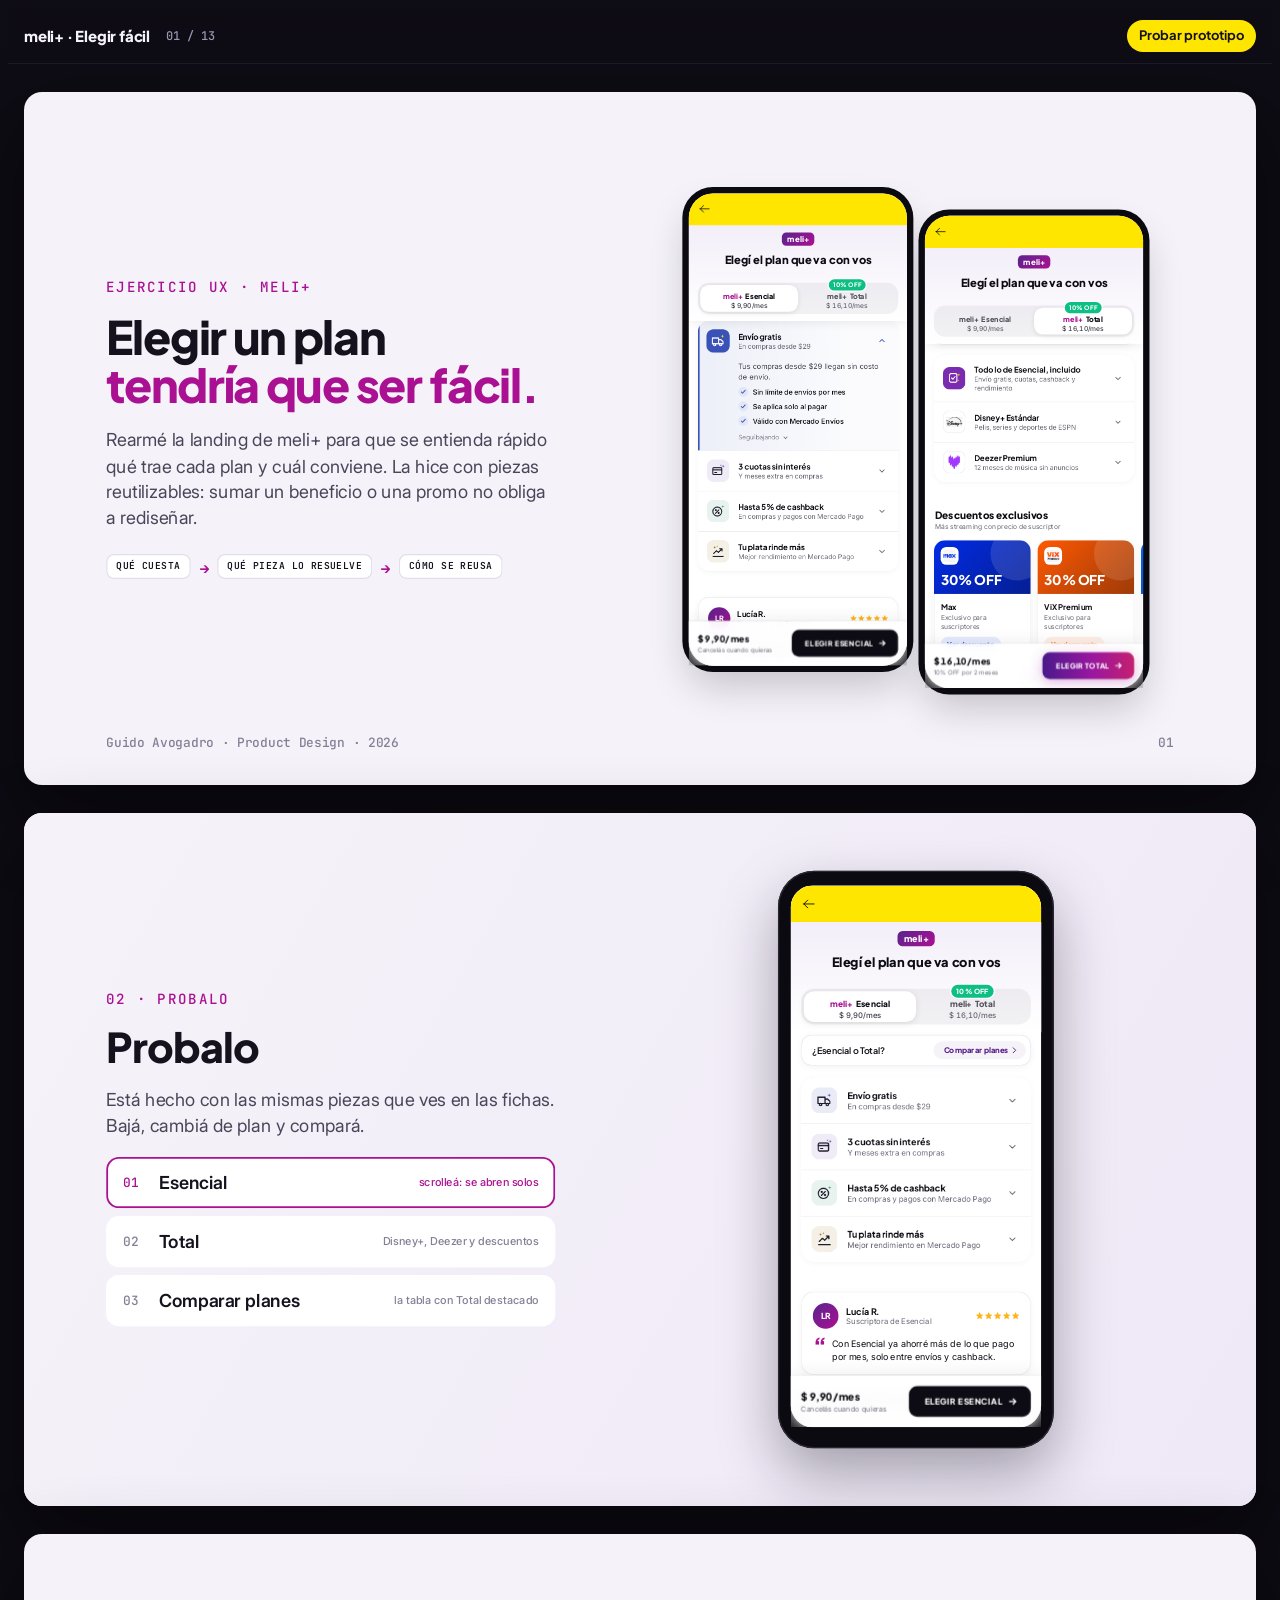
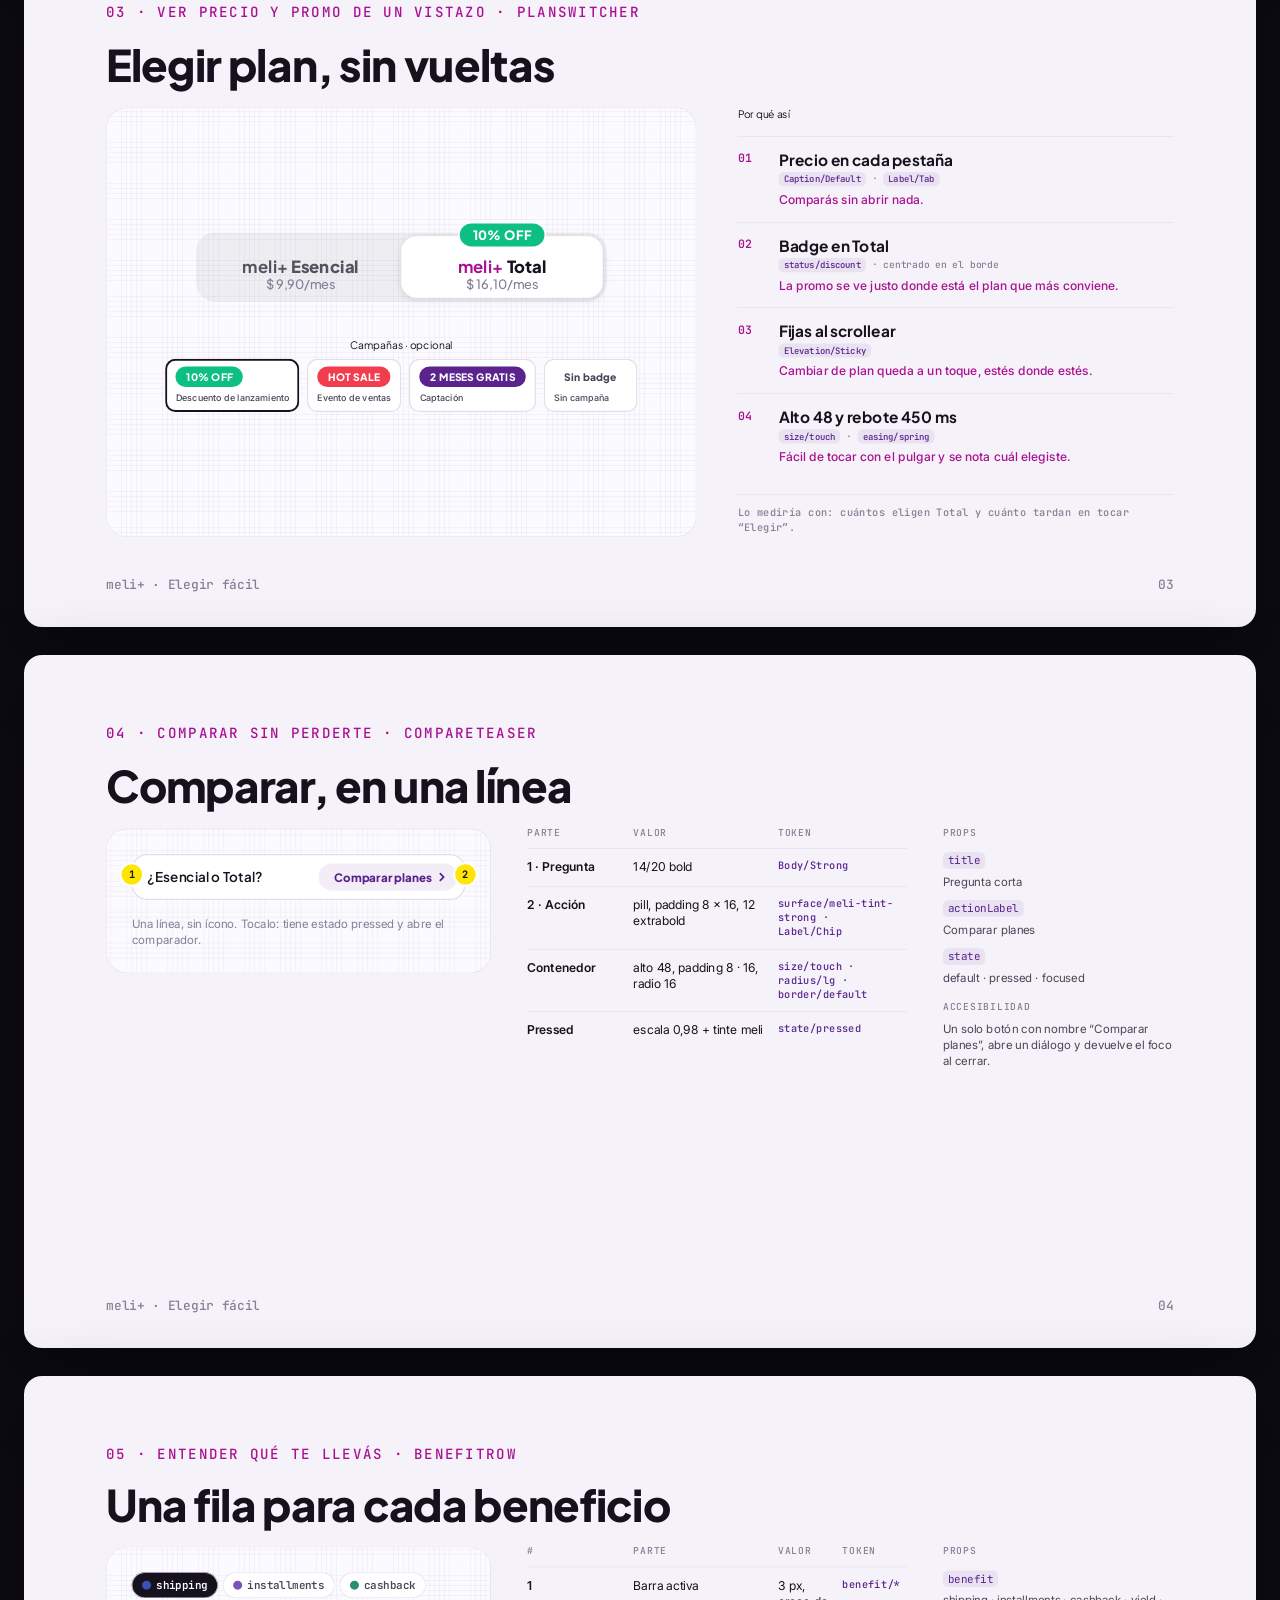
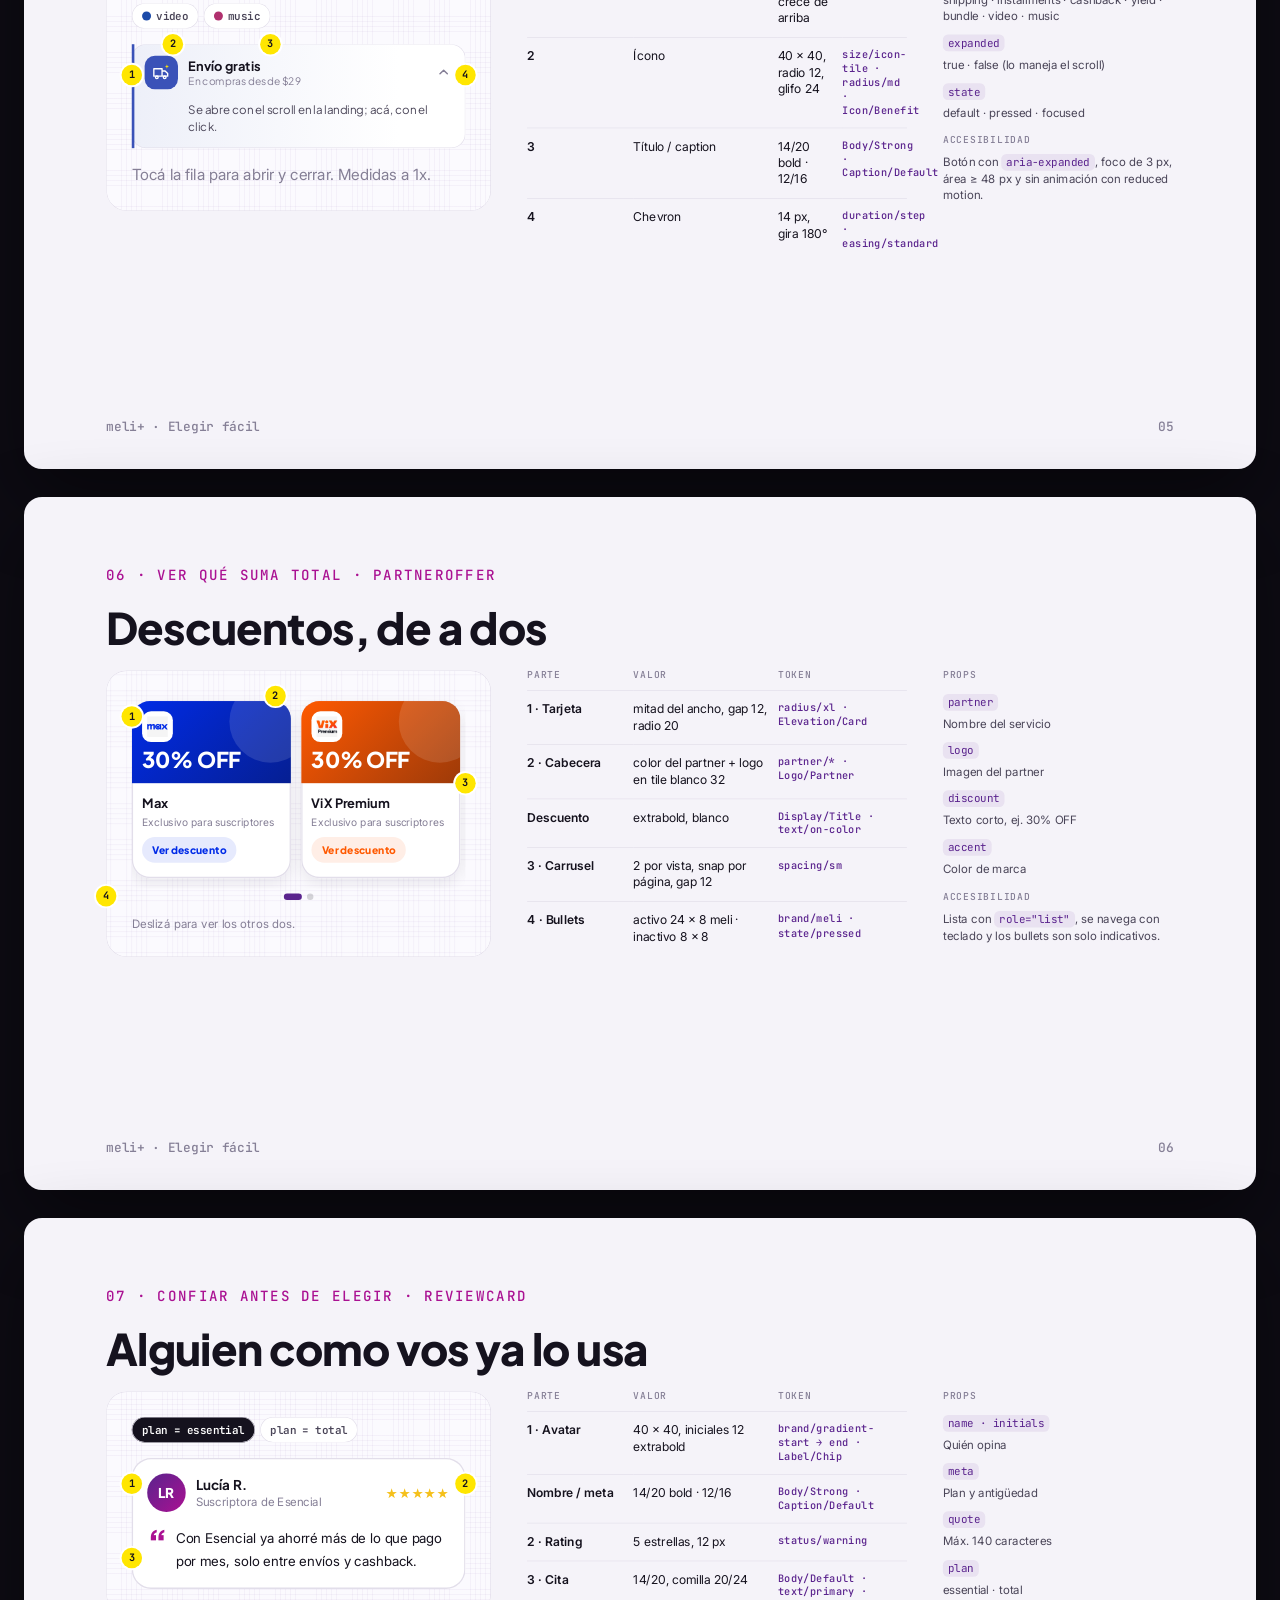
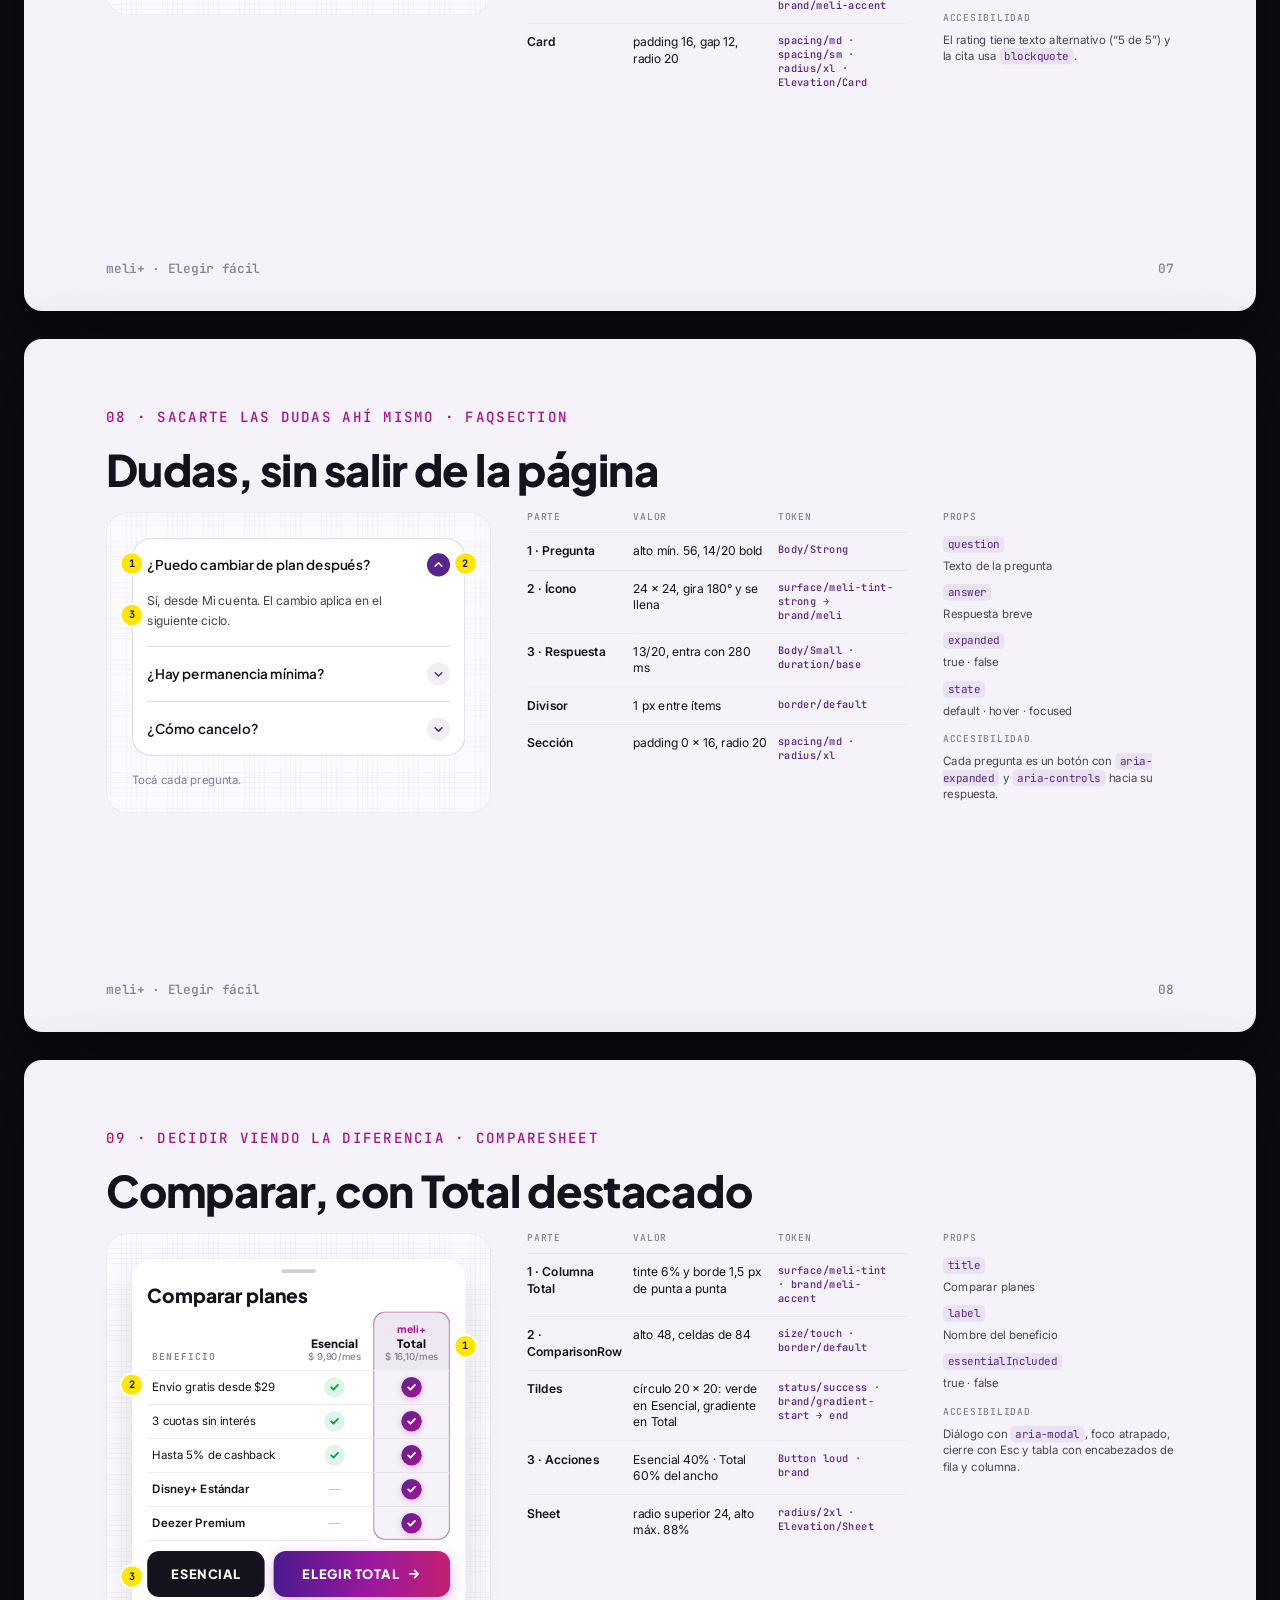
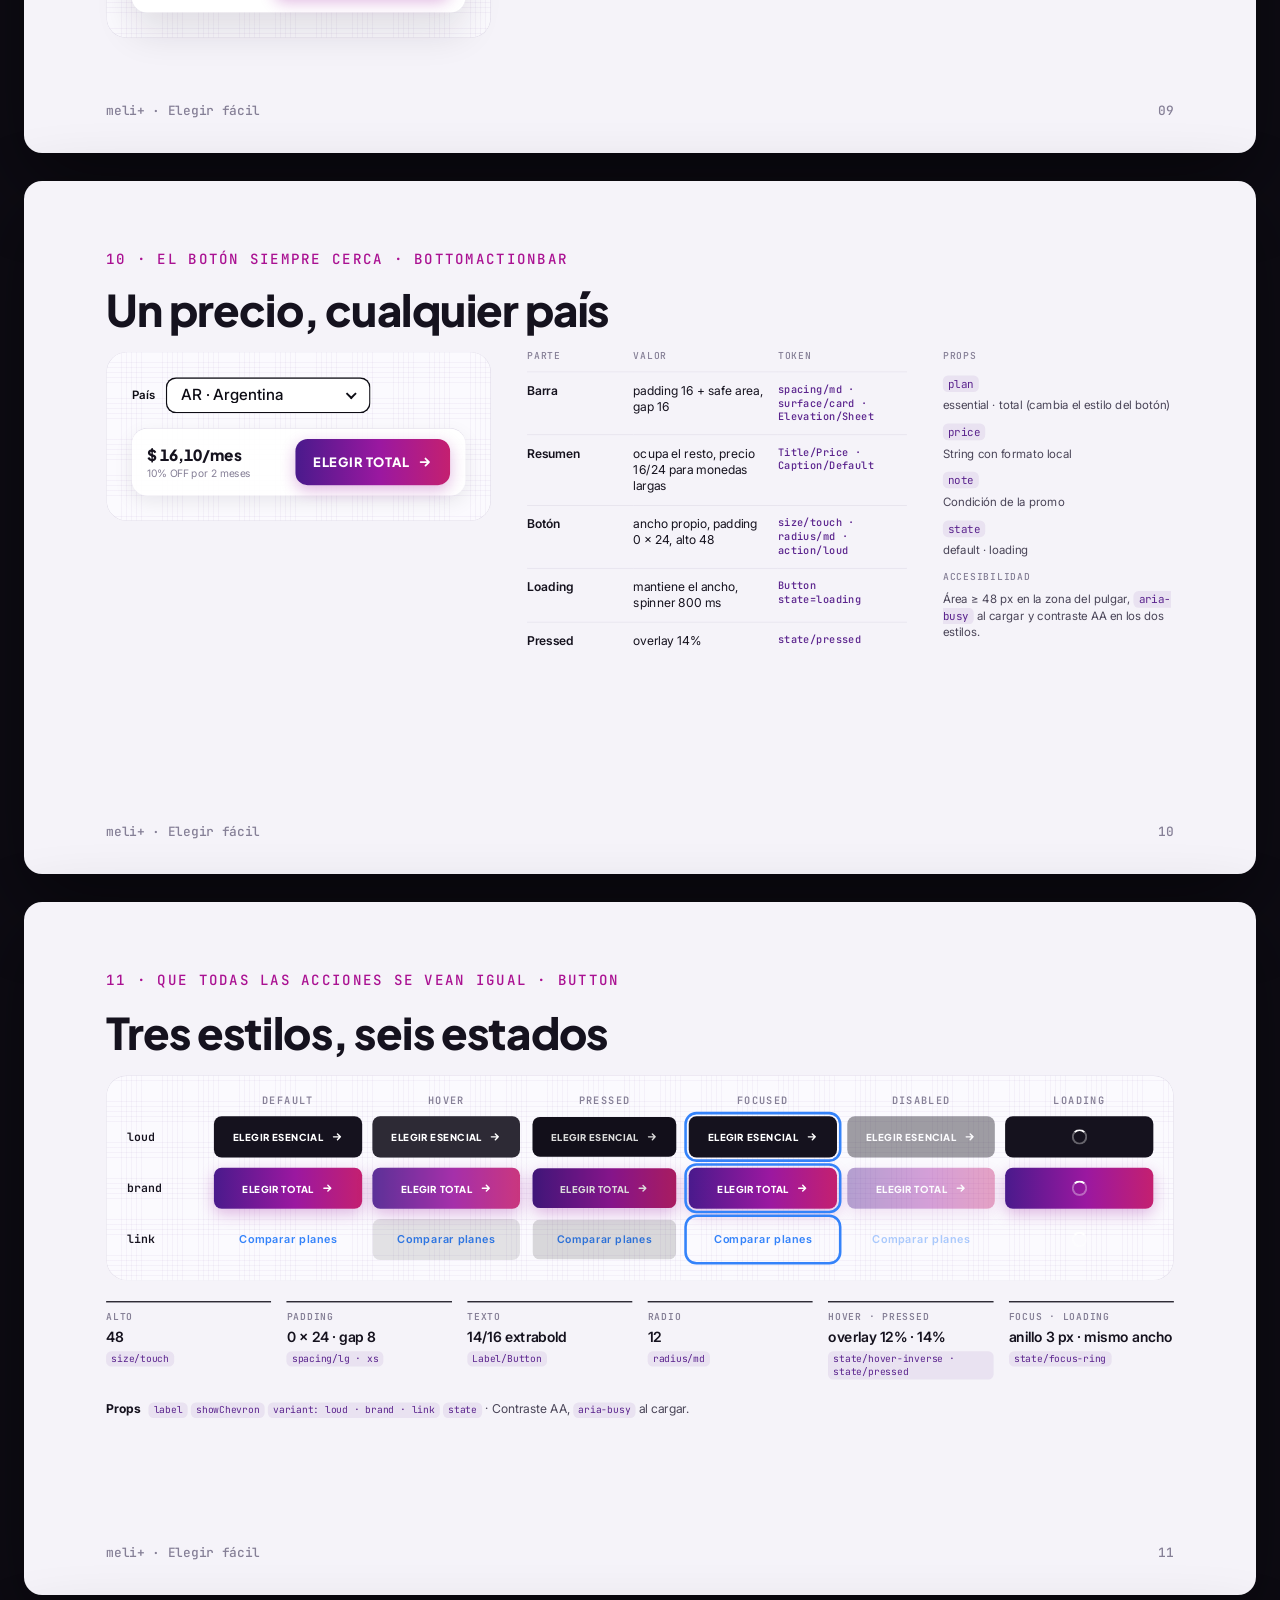
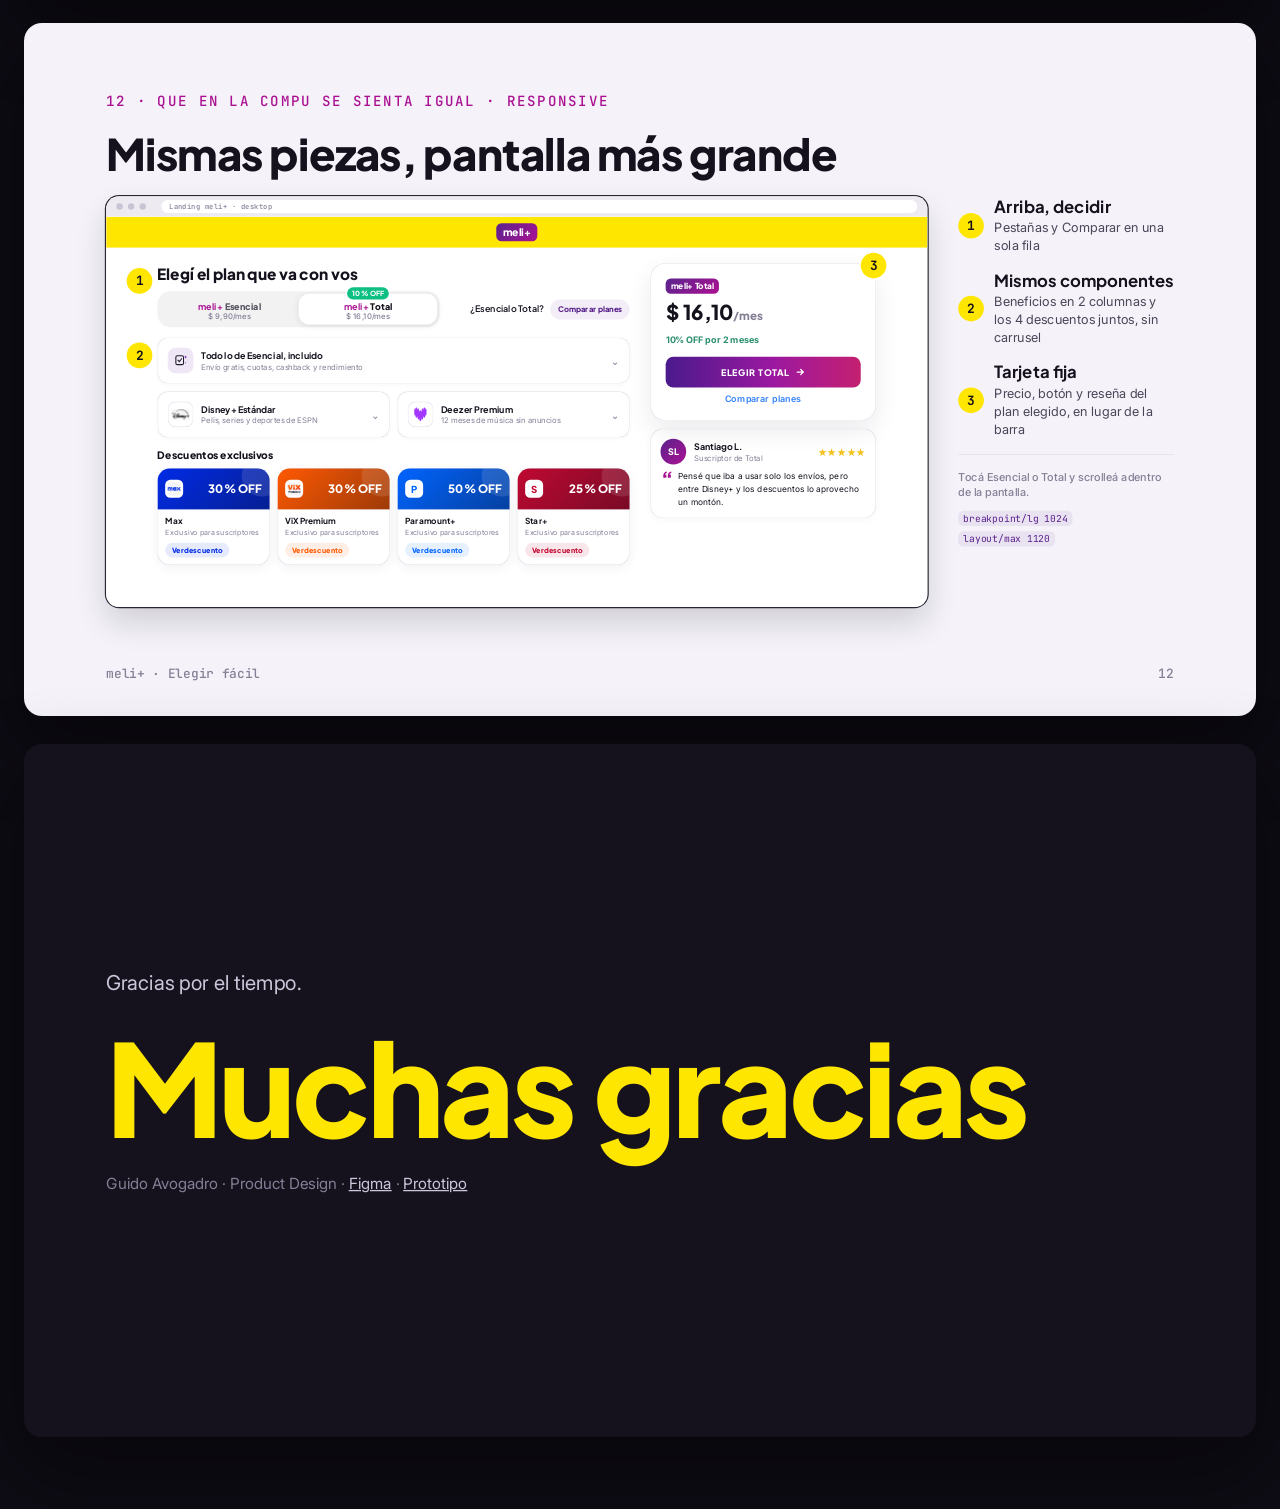
==== ejercicio-meli/index.html @ 33609d4a "Update index.html" ====
<!doctype html><html lang="es"><head><meta charset="utf-8"><meta name="viewport" content="width=device-width,initial-scale=1"><title>meli+ · Elegir fácil</title>
<meta name="claude:viewport-fit-sides" content="cover">
<link rel="preconnect" href="https://fonts.googleapis.com">
<link rel="preconnect" href="https://fonts.gstatic.com" crossorigin>
<link rel="stylesheet" href="https://fonts.googleapis.com/css2?family=Plus+Jakarta+Sans:wght@400;500;600;700;800&family=Inter:wght@400;500;600&family=JetBrains+Mono:wght@500;700&display=swap">
<style>
/* Layout: a vertical stack of 16:9 slides (1920×1080 canvases scaled to the column width), like a Figma
   presentation prototype. One slide hosts the live landing prototype in a phone; another hosts live components. */
:root{
  --ink:#15121E;
  --ink-2:#211D2C;
  --paper:#F5F3F9;
  --card:#FFFFFF;
  --body:#4A4558;
  --body-dark:#CDC7DB;
  --muted:#857F96;
  --line:#E2DEEA;
  --yellow:#FFE600;
  --meli:#5A238D;
  --accent:#AA1192;
  --blue:#3483FA;
  --green:#0DBF82;
  --page-bg:#0E0C14;
  --display:"Plus Jakarta Sans",ui-sans-serif,system-ui,-apple-system,"Segoe UI",sans-serif;
  --ui:Inter,ui-sans-serif,system-ui,-apple-system,"Segoe UI",sans-serif;
  --mono:"JetBrains Mono",ui-monospace,"SFMono-Regular",Menlo,monospace;
  --ease:cubic-bezier(.22,.8,.24,1);
  --spring:cubic-bezier(.34,1.4,.64,1);
  color-scheme:dark;
}
/* Single look by design: a dark stage behind light and dark slides, like a presentation app. */
html{background:var(--page-bg)}
body{background:var(--page-bg);color:var(--paper);font-family:var(--display)}
body::before{content:"";position:fixed;inset:0 0 auto;height:env(safe-area-inset-top,0px);z-index:10;background:var(--page-bg)}
*,*::before,*::after{box-sizing:border-box}
.topbar{position:sticky;top:env(safe-area-inset-top,0px);z-index:5;display:flex;align-items:center;gap:16px;height:56px;background:rgba(14,12,20,.86);backdrop-filter:blur(12px);-webkit-backdrop-filter:blur(12px);
  padding-left:max(16px,env(safe-area-inset-left,0px));padding-right:max(16px,env(safe-area-inset-right,0px));border-bottom:1px solid rgba(255,255,255,.06)}
.topbar strong{font-size:15px;font-weight:800;letter-spacing:-.2px;white-space:nowrap}
.topbar .count{font:500 12px/1 var(--mono);color:#9C95AE;font-variant-numeric:tabular-nums;white-space:nowrap}
.topbar .sp{flex:1}
.topbar a{display:inline-flex;align-items:center;gap:6px;height:32px;padding:0 12px;border-radius:16px;background:var(--yellow);color:var(--ink);font:700 13px/1 var(--display);text-decoration:none;white-space:nowrap}
.topbar a:focus-visible{outline:2px solid #fff;outline-offset:2px}
.deck{display:flex;flex-direction:column;align-items:center;gap:28px;padding-block:28px 64px;padding-left:max(16px,env(safe-area-inset-left,0px));padding-right:max(16px,env(safe-area-inset-right,0px))}
.slide{position:relative;width:min(100%, calc((100svh - 120px) * 16 / 9));aspect-ratio:16/9;border-radius:18px;overflow:hidden;box-shadow:0 30px 80px rgba(0,0,0,.45);scroll-margin-top:84px}
.canvas{position:absolute;left:0;top:0;width:1920px;height:1080px;transform-origin:0 0;transform:scale(var(--s,.5));padding:112px 128px 140px;display:flex;flex-direction:column;gap:44px}
.light{background:var(--paper);color:var(--ink)}
.dark{background:var(--ink);color:var(--paper)}
.yellow{background:var(--yellow);color:var(--ink)}
.eyebrow{font:500 22px/1 var(--mono);letter-spacing:3px;text-transform:uppercase;color:var(--accent)}
.dark .eyebrow{color:var(--yellow)}
.yellow .eyebrow{color:var(--ink)}
h1,h2,h3,p{margin:0}
.h1{font-size:132px;line-height:1;font-weight:800;letter-spacing:-4px}
.h2{font-size:68px;line-height:1.06;font-weight:800;letter-spacing:-1.5px;max-width:1500px;text-wrap:balance}
.h3{font-size:36px;line-height:1.15;font-weight:700}
.lead{font-size:32px;line-height:1.45;color:var(--body);max-width:1100px}
.dark .lead{color:var(--body-dark)}
.t{font-size:28px;line-height:1.45;color:var(--body)}
.dark .t{color:var(--body-dark)}
.s{font-size:24px;line-height:1.4;color:var(--muted)}
.mono{font-family:var(--mono)}
.foot{position:absolute;left:128px;right:128px;bottom:56px;display:flex;justify-content:space-between;font:500 20px/1 var(--mono);color:var(--muted)}
.row{display:flex;gap:32px}
.col{display:flex;flex-direction:column;gap:16px}
.grow{flex:1;min-width:0}
.box{background:var(--card);border-radius:28px;padding:44px;box-shadow:0 2px 24px rgba(21,18,30,.06)}
.dark .box{background:var(--ink-2);box-shadow:none}
.phone{border-radius:44px;box-shadow:0 30px 60px rgba(21,18,30,.22);display:block}
.dark .phone{box-shadow:0 30px 70px rgba(0,0,0,.5)}
.pill{display:inline-flex;align-items:center;height:40px;padding:0 18px;border-radius:20px;font:600 22px/1 var(--ui);background:#ECE8F3;color:var(--meli)}
.tbl{width:100%;border-collapse:collapse;font-size:26px;line-height:1.35}
.tbl th{font:500 20px/1 var(--mono);letter-spacing:2px;text-transform:uppercase;color:var(--muted);text-align:left;padding:0 16px 16px 0}
.tbl td{padding:18px 16px 18px 0;border-top:1px solid var(--line);vertical-align:top}
.tbl td.k{color:var(--accent);font-family:var(--mono);font-size:22px}
.tbl td.m{color:var(--body)}
.flow{display:flex;align-items:center;gap:18px;font-size:34px;font-weight:700;flex-wrap:wrap}
.flow span{color:var(--muted);font-weight:500}
code{font-family:var(--mono);font-size:.86em;background:rgba(90,35,141,.08);color:var(--meli);padding:2px 8px;border-radius:8px}
.dark code{background:rgba(255,230,0,.12);color:var(--yellow)}

/* Prototype slide */
.proto-wrap{position:relative;width:430px;height:900px;border-radius:56px;background:#0B0A10;padding:23px 20px;box-shadow:0 40px 90px rgba(21,18,30,.35),inset 0 0 0 2px #2A2733}
.proto-wrap iframe{width:390px;height:844px;border:0;border-radius:34px;background:#fff;display:block}
.proto-wrap .loading[hidden]{display:none}
.proto-wrap .loading{position:absolute;inset:23px 20px;border-radius:34px;display:grid;place-items:center;background:#fff;color:var(--muted);font:500 22px var(--ui)}
.steps{display:flex;flex-direction:column;gap:12px}
.step{all:unset;cursor:pointer;display:flex;align-items:center;gap:20px;padding:22px 26px;border-radius:20px;background:var(--card);font-size:28px;font-weight:600;color:var(--ink);box-shadow:inset 0 0 0 2px transparent;transition:box-shadow .25s,background .25s,transform .18s var(--ease)}
.step:hover{background:#FBFAFE}
.step:active{transform:scale(.98)}
.step:focus-visible{box-shadow:inset 0 0 0 3px var(--blue)}
.step i{font:500 20px/1 var(--mono);font-style:normal;color:var(--muted);width:36px}
.step.on{box-shadow:inset 0 0 0 3px var(--accent);background:#FFF}
.step.on i{color:var(--accent)}
.step small{margin-left:auto;font:500 18px/1 var(--mono);color:var(--accent);opacity:0;transition:opacity .25s}
.step.on small{opacity:1}

/* Live components (mirror of the landing system) */
.demo-grid{display:grid;grid-template-columns:1fr 1fr 1fr;gap:28px;flex:1;min-height:0}
.demo{background:var(--card);border-radius:28px;padding:36px;display:flex;flex-direction:column;gap:20px}
.demo h3{font-size:30px}
.demo .s{font-size:21px}
.dbtn{all:unset;box-sizing:border-box;cursor:pointer;display:inline-flex;align-items:center;justify-content:center;gap:12px;height:66px;padding:0 28px;border-radius:19px;position:relative;overflow:hidden;
  font:800 20px/1 var(--display);letter-spacing:1.2px;text-transform:uppercase;transition:transform .1s var(--ease),opacity .18s}
.dbtn::after{content:"";position:absolute;inset:0;background:#fff;opacity:0;transition:opacity .18s}
.dbtn:hover::after,.dbtn.f-hover::after{opacity:.1}
.dbtn:active,.dbtn.f-pressed{transform:scale(.97)}
.dbtn:active::after,.dbtn.f-pressed::after{background:#000;opacity:.14}
.dbtn:focus-visible,.dbtn.f-focused{outline:4px solid var(--blue);outline-offset:3px}
.dbtn[disabled],.dbtn.f-disabled{opacity:.4;pointer-events:none}
.dbtn.loud{background:var(--ink);color:#fff}
.dbtn.brand{background:linear-gradient(90deg,#4A1A8C,#9B18A0 55%,#C42070);color:#fff;box-shadow:0 8px 24px rgba(155,24,160,.3)}
.dbtn.link{background:transparent;color:var(--blue);font:600 22px/1 var(--ui);letter-spacing:0;text-transform:none}
.dbtn.link::after{background:#000}
.dbtn.link:hover::after{opacity:.04}
.dbtn .spin{width:26px;height:26px;border-radius:50%;border:3px solid rgba(255,255,255,.35);border-top-color:#fff;animation:spin .8s linear infinite}
@keyframes spin{to{transform:rotate(360deg)}}
.states{display:grid;grid-template-columns:repeat(3,1fr);gap:14px 14px}
.states .dbtn{height:54px;font-size:15px;padding:0 12px;width:100%}
.states figure{margin:0;display:flex;flex-direction:column;gap:8px;align-items:stretch}
.states figcaption{font:500 16px/1 var(--mono);color:var(--muted)}
.seg{position:relative;display:grid;grid-template-columns:1fr 1fr;padding:6px;border-radius:30px;background:rgba(13,12,20,.05)}
.seg .ind{position:absolute;top:6px;bottom:6px;left:6px;width:calc(50% - 6px);border-radius:24px;background:#fff;box-shadow:0 3px 14px rgba(0,0,0,.1);transition:transform .45s var(--spring)}
.seg[data-on="1"] .ind{transform:translateX(100%)}
.seg button{all:unset;position:relative;z-index:1;cursor:pointer;display:flex;align-items:center;justify-content:center;gap:8px;height:58px;border-radius:24px;font:800 20px/1 var(--display);color:#55525F;transition:color .25s}
.seg button[aria-selected="true"]{color:var(--ink)}
.seg button[aria-selected="true"] b{color:var(--accent)}
.seg button:focus-visible{outline:3px solid var(--blue);outline-offset:-3px}
.seg .tag{font:800 14px/1 var(--display);color:#fff;background:var(--green);border-radius:12px;padding:4px 10px}
.acc{border-radius:20px;background:#F7F6FB;padding:6px 24px}
.acc .item+.item{border-top:1px solid var(--line)}
.acc button{all:unset;box-sizing:border-box;cursor:pointer;width:100%;display:flex;justify-content:space-between;align-items:center;gap:12px;padding:20px 0;font:600 21px/1.35 var(--display);color:var(--ink);border-radius:10px}
.acc button:hover{color:var(--meli)}
.acc button:focus-visible{outline:3px solid var(--blue);outline-offset:4px}
.acc svg{width:22px;height:22px;flex:none;transition:transform .28s var(--ease)}
.acc button[aria-expanded="true"] svg{transform:rotate(180deg)}
.acc .ans{display:grid;grid-template-rows:0fr;transition:grid-template-rows .28s var(--ease)}
.acc .ans.open{grid-template-rows:1fr}
.acc .ans>div{overflow:hidden}
.acc .ans p{padding:0 0 20px;font-size:19px;line-height:1.5;color:var(--body)}
.radios{display:flex;flex-direction:column;border-radius:20px;overflow:hidden;box-shadow:inset 0 0 0 1px var(--line)}
.radios button{all:unset;box-sizing:border-box;cursor:pointer;display:flex;align-items:center;gap:18px;padding:18px 22px;font:600 21px/1.2 var(--ui);color:var(--ink);transition:background .18s}
.radios button+button{border-top:1px solid var(--line)}
.radios button:hover{background:rgba(0,0,0,.03)}
.radios button[aria-checked="true"]{background:rgba(52,131,250,.08)}
.radios button:focus-visible{box-shadow:inset 0 0 0 3px var(--blue)}
.radios small{display:block;font:400 17px/1.3 var(--ui);color:var(--muted)}
.radios .r{margin-left:auto;width:28px;height:28px;border-radius:50%;box-shadow:inset 0 0 0 2px rgba(0,0,0,.28);display:grid;place-items:center;transition:background .18s,box-shadow .18s}
.radios .r::after{content:"";width:12px;height:12px;border-radius:50%;background:#fff;transform:scale(.4);opacity:0;transition:transform .25s var(--spring),opacity .15s}
.radios button[aria-checked="true"] .r{background:var(--blue);box-shadow:none}
.radios button[aria-checked="true"] .r::after{transform:none;opacity:1}
.bcard{border-radius:22px;color:#fff;background:linear-gradient(135deg,#5A3A8C,#7A52B8);box-shadow:0 8px 20px rgba(122,82,184,.25);overflow:hidden}
.bcard button{all:unset;box-sizing:border-box;cursor:pointer;width:100%;display:grid;grid-template-columns:60px 66px 1fr 34px;align-items:center;gap:16px;padding:20px 22px;transition:transform .1s var(--ease)}
.bcard button:active{transform:scale(.98)}
.bcard button:focus-visible{outline:3px solid #fff;outline-offset:-8px;border-radius:22px}
.bcard img{width:60px;height:60px}
.bcard .ov{display:block;font:700 12px/1.2 var(--display);letter-spacing:1.4px;text-transform:uppercase;opacity:.8}
.bcard .val{display:block;font:800 30px/1.1 var(--display)}
.bcard strong{display:block;font:800 19px/1.2 var(--display)}
.bcard .cap{display:block;font:400 15px/1.3 var(--display);opacity:.82}
.bcard .exp{width:34px;height:34px;border-radius:50%;display:grid;place-items:center;background:rgba(255,255,255,.22);box-shadow:inset 0 0 0 1px rgba(255,255,255,.4)}
.bcard .exp svg{width:16px;height:16px;transition:transform .6s var(--ease)}
.bcard.open .exp svg{transform:rotate(180deg)}
.bcard .det{display:grid;grid-template-rows:0fr;transition:grid-template-rows .6s var(--ease)}
.bcard.open .det{grid-template-rows:1fr}
.bcard .det>div{overflow:hidden}
.bcard .det p{padding:0 22px 22px;font-size:19px;line-height:1.5;opacity:0;transform:translateY(10px);transition:opacity .35s,transform .6s var(--ease)}
.bcard.open .det p{opacity:1;transform:none;transition-delay:.15s}

/* Foundations */
.sw{display:flex;flex-direction:column;gap:10px}
.sw i{display:block;width:100%;height:110px;border-radius:20px;box-shadow:inset 0 0 0 1px rgba(0,0,0,.06)}
.sw b{font:600 20px/1.2 var(--mono);color:var(--ink)}
.sw span{font:500 18px/1 var(--mono);color:var(--muted)}
.ramp{display:flex;flex-direction:column;gap:14px}
.ramp div{display:flex;align-items:baseline;gap:24px;border-top:1px solid var(--line);padding-top:12px}
.ramp code{width:300px;flex:none}

/* Scroll pattern diagram */
.stage{flex:1;border-radius:24px;background:#EDEAF4;padding:18px;display:flex;flex-direction:column;gap:10px}
.mini{border-radius:14px;height:46px;opacity:.95}
.mini.open{height:200px}

@media (prefers-reduced-motion:reduce){*,*::before,*::after{transition-duration:.001s!important;animation-duration:.001s!important}}
</style>

<style>
/* Slide-7 language: light paper, copy left, product right. Short copy, one idea per slide. */
.split{flex-direction:row!important;align-items:center;gap:80px}
.textcol{width:700px;flex:none;display:flex;flex-direction:column;gap:28px}
.textcol .h2{font-size:64px}
.visual{flex:1;min-width:0;display:flex;justify-content:center;align-items:center;gap:28px;height:100%}
.ph{width:340px;height:736px;border-radius:38px;box-shadow:0 30px 60px rgba(21,18,30,.16);display:block}
.ph.sm{width:300px;height:650px;border-radius:34px}
.ph.drop{margin-top:70px}
.kv{display:flex;flex-direction:column;gap:6px}
.kv b{font-size:30px;color:var(--ink)}
.kv span{font-size:26px;line-height:1.45;color:var(--body)}
.ba{width:100%;border-collapse:collapse;font-size:26px;line-height:1.4}
.ba th{font:500 20px/1 var(--mono);letter-spacing:2px;text-transform:uppercase;color:var(--muted);text-align:left;padding:0 20px 18px 0}
.ba td{padding:20px 20px 20px 0;border-top:1px solid var(--line);vertical-align:top}
.ba td:first-child{color:var(--muted)}
.ba td:last-child{color:var(--ink);font-weight:600}
.levels{display:grid;grid-template-columns:repeat(5,1fr);gap:16px}
.lv{background:var(--card);border-radius:24px;padding:30px;display:flex;flex-direction:column;gap:12px}
.lv .n{font:500 18px/1 var(--mono);letter-spacing:2px;text-transform:uppercase;color:var(--accent)}
.lv p{font-size:22px;line-height:1.45;color:var(--body)}
.lv b{font-size:22px;color:var(--ink);font-weight:600;line-height:1.5}
/* live demos */
.demo-grid{grid-template-columns:1fr 1fr 1fr}
.brow{background:#fff;border-radius:22px;box-shadow:inset 0 0 0 1px var(--line);overflow:hidden}
.brow .r{all:unset;box-sizing:border-box;cursor:pointer;width:100%;display:grid;grid-template-columns:52px 1fr 24px;gap:16px;align-items:center;padding:18px 20px;transition:background .18s}
.brow .r:hover{background:rgba(0,0,0,.02)}.brow .r:active{background:rgba(0,0,0,.04)}.brow .r:focus-visible{outline:4px solid var(--blue);outline-offset:-4px}
.brow{position:relative;--h:#3A52B8}.brow::before{content:"";position:absolute;left:0;top:0;bottom:0;width:4px;background:var(--h);transform:scaleY(0);transform-origin:top;transition:transform .6s var(--ease)}.brow.open::before{transform:scaleY(1)}
.brow .ic{width:52px;height:52px;border-radius:16px;display:grid;place-items:center;background:color-mix(in srgb,var(--h) 11%,#fff);color:var(--h);transition:background .6s var(--ease),color .6s var(--ease)}.brow.open .ic{background:var(--h);color:#fff}
.brow .ic svg{width:28px;height:28px}
.brow strong{display:block;font:700 20px/1.3 var(--display);color:var(--ink)}
.brow small{display:block;font:400 16px/1.3 var(--display);color:var(--muted)}
.brow .cv{width:20px;height:20px;color:var(--muted);transition:transform .6s var(--ease)}
.brow.open{background:linear-gradient(90deg,color-mix(in srgb,var(--h) 9%,#fff),#fff 80%)}.brow.open .cv{transform:rotate(180deg)}
.brow .det{display:grid;grid-template-rows:0fr;transition:grid-template-rows .6s var(--ease)}
.brow.open .det{grid-template-rows:1fr}.brow .det>div{overflow:hidden}
.brow .det p{padding:0 20px 20px 88px;font-size:18px;line-height:1.5;color:var(--body);opacity:0;transition:opacity .35s}
.brow.open .det p{opacity:1;transition-delay:.15s}
.seg2{position:relative;display:grid;grid-template-columns:1fr 1fr;padding:6px;border-radius:30px;background:rgba(13,12,20,.05);margin-top:14px}
.seg2 .ind{position:absolute;top:6px;bottom:6px;left:6px;width:calc(50% - 6px);border-radius:24px;background:#fff;box-shadow:0 3px 14px rgba(0,0,0,.1);transition:transform .45s var(--spring)}
.seg2[data-on="1"] .ind{transform:translateX(100%)}
.seg2 button{all:unset;position:relative;z-index:1;cursor:pointer;display:flex;flex-direction:column;align-items:center;justify-content:center;gap:4px;height:72px;border-radius:24px;font:800 20px/1 var(--display);color:#55525F}
.seg2 button small{font:500 15px/1 var(--display);color:var(--muted)}
.seg2 button[aria-selected="true"]{color:var(--ink)}.seg2 button[aria-selected="true"] b{color:var(--accent)}
.seg2 button:focus-visible{outline:3px solid var(--blue);outline-offset:-3px}
.seg2 .badge{position:absolute;top:-14px;left:50%;transform:translateX(-50%);font:800 14px/1 var(--display);color:#fff;background:var(--green);border-radius:12px;padding:5px 10px;box-shadow:0 0 0 3px #fff;white-space:nowrap}
.tks{display:flex;align-items:stretch;gap:14px;flex:1;min-height:0}
.tk{flex:1;background:var(--card);border-radius:28px;padding:36px;display:flex;flex-direction:column;gap:8px}
.tk .n{font:500 20px/1 var(--mono);color:var(--accent)}
.tk ul{list-style:none;margin:16px 0 0;padding:0}
.tk li{display:flex;align-items:center;gap:14px;padding:16px 0;border-top:1px solid var(--line)}
.tk li i{width:28px;height:28px;border-radius:8px;flex:none;box-shadow:inset 0 0 0 1px rgba(0,0,0,.08)}
.tk li b{font:500 19px/1.2 var(--mono);color:var(--ink)}
.tk li span{margin-left:auto;font:500 16px/1 var(--mono);color:var(--muted);white-space:nowrap}
.tbl.pr td{padding:30px 16px 30px 0;font-size:30px}.tbl.pr td.k{font-size:24px}
.biz{display:block;font-style:normal;color:var(--accent);font-weight:600;margin-top:6px}
.specs{list-style:none;margin:8px 0 0;padding:0;display:flex;flex-direction:column}
.specs li{display:flex;flex-direction:column;gap:6px;padding:16px 0;border-top:1px solid var(--line)}
.specs b{font-size:24px;color:var(--ink)}.specs span{font-size:21px;color:var(--body)}
.cmpcard{width:640px;background:#fff;border-radius:32px;padding:36px 36px 30px;box-shadow:0 30px 60px rgba(21,18,30,.12)}
.cmp-h{font:800 30px/1.2 var(--display);margin-bottom:22px}
.cmp{width:100%;border-collapse:separate;border-spacing:0;font:400 21px/1.3 var(--ui)}
.cmp th,.cmp td{padding:15px 10px;border-bottom:1px solid var(--line);text-align:center}
.cmp th:first-child{text-align:left;padding-left:0;font-weight:400;color:var(--ink)}
.cmp thead th{font:800 20px/1.25 var(--display);color:var(--ink);vertical-align:bottom}
.cmp thead th:first-child span{font:600 15px/1 var(--mono);letter-spacing:2px;text-transform:uppercase;color:var(--muted)}
.cmp thead th small{display:block;font:500 17px/1.3 var(--ui);color:var(--muted);white-space:nowrap}
.cmp thead th em{display:block;font:700 16px/1.3 var(--display);font-style:normal;color:#2A8F6C}
.cmp th:not(:first-child),.cmp td{width:150px}
.cmp .hl{background:rgba(90,35,141,.06);box-shadow:inset 2px 0 0 rgba(170,17,146,.4),inset -2px 0 0 rgba(170,17,146,.4)}
.cmp thead th.hl{position:relative;padding-top:44px;border-radius:20px 20px 0 0;background:rgba(90,35,141,.1);box-shadow:inset 2px 0 0 rgba(170,17,146,.4),inset -2px 0 0 rgba(170,17,146,.4),inset 0 2px 0 rgba(170,17,146,.4)}
.cmp thead th.hl b{color:var(--accent)}
.cmp tbody tr:last-child td.hl{border-radius:0 0 20px 20px;box-shadow:inset 2px 0 0 rgba(170,17,146,.4),inset -2px 0 0 rgba(170,17,146,.4),inset 0 -2px 0 rgba(170,17,146,.4)}
.cmp .rec{position:absolute;top:10px;left:50%;transform:translateX(-50%);white-space:nowrap;font:800 13px/1 var(--display);font-style:normal;letter-spacing:.6px;text-transform:uppercase;color:#fff;background:linear-gradient(90deg,#4A1A8C,#9B18A0 55%,#C42070);padding:6px 12px;border-radius:10px}
.cmp tr.only th{font-weight:600}
.ck{display:inline-grid;place-items:center;width:32px;height:32px;border-radius:50%;vertical-align:middle}.ck svg{width:18px;height:18px}
.ck.e{background:rgba(0,166,80,.12);color:#00A650}
.ck.t{background:linear-gradient(135deg,#5A238D,#AA1192);color:#fff;box-shadow:0 3px 10px rgba(170,17,146,.25)}
.cmp .no{color:rgba(0,0,0,.25)}
.cmp-note{margin:18px 0 0;font:500 20px/1.4 var(--display);color:var(--body)}.cmp-note b{color:var(--accent)}
.cmp-cta{display:grid;grid-template-columns:1fr 1.5fr;gap:14px;margin-top:22px}.cmp-cta .dbtn{width:100%}
.ba3 td:nth-child(2){color:var(--ink);font-weight:600}.ba3 td:last-child{color:var(--accent);font-weight:600}
.bzg{display:grid;grid-template-columns:repeat(3,1fr);gap:20px;flex:1;min-height:0}
.bz{background:var(--card);border-radius:24px;padding:28px 30px;display:flex;flex-direction:column;gap:10px}
.bz .n{font:500 18px/1 var(--mono);color:var(--accent)}
.bz b{font-size:27px;line-height:1.2;color:var(--ink)}
.bz p{font-size:20px;line-height:1.4;color:var(--body)}
.bz p.why{color:var(--ink);font-weight:600}
.bz .kpi{margin-top:auto;font:500 16px/1.3 var(--mono);color:var(--muted)}
.specgrid{display:grid;grid-template-columns:640px 1fr 400px;gap:32px;flex:1;min-height:0}
.stage2{align-self:start;background:repeating-linear-gradient(0deg,transparent 0 7px,rgba(90,35,141,.045) 7px 8px),repeating-linear-gradient(90deg,transparent 0 7px,rgba(90,35,141,.045) 7px 8px),#FBFAFE;border-radius:32px;padding:40px;display:flex;flex-direction:column;gap:24px;box-shadow:inset 0 0 0 1px var(--line)}
.stage2 .brow{position:relative;overflow:visible}
.mk{position:absolute;z-index:3;width:32px;height:32px;border-radius:50%;background:var(--yellow);color:var(--ink);font:700 16px/32px var(--mono);text-align:center;box-shadow:0 0 0 3px #fff}
.chips{display:flex;flex-wrap:wrap;gap:8px;align-items:center}
.chip{all:unset;cursor:pointer;display:inline-flex;align-items:center;gap:8px;height:40px;padding:0 16px;border-radius:20px;background:#fff;box-shadow:inset 0 0 0 1px var(--line);font:600 17px/1 var(--mono);color:var(--body);transition:background .18s,color .18s}
.chip i{width:14px;height:14px;border-radius:50%}
.chip.on{background:var(--ink);color:#fff}.chip:focus-visible{outline:3px solid var(--blue);outline-offset:2px}
.sp{width:100%;border-collapse:collapse;font-size:19px;line-height:1.35;align-self:start}
.sp th{font:500 15px/1 var(--mono);letter-spacing:1.5px;text-transform:uppercase;color:var(--muted);text-align:left;padding:0 16px 16px 0}
.sp td{padding:16px 16px 16px 0;border-top:1px solid var(--line);vertical-align:top;color:var(--ink)}
.sp td:first-child{font-weight:600}
.sp td:last-child{font:500 16px/1.35 var(--mono);color:var(--meli)}
.props{display:flex;flex-direction:column;gap:8px;align-self:start}
.props .ph3{font:500 15px/1 var(--mono);letter-spacing:1.5px;text-transform:uppercase;color:var(--muted);margin-bottom:6px}
.props code{align-self:flex-start;font-size:17px;margin-top:8px}
.props span{font-size:18px;line-height:1.4;color:var(--body)}
.abar{display:flex;align-items:center;gap:16px;background:rgba(255,255,255,.92);border-radius:24px;padding:16px 24px;box-shadow:0 -1px 0 var(--line),0 10px 30px rgba(13,12,20,.08)}
.abar .sum{flex:1;min-width:0;display:flex;flex-direction:column;gap:4px}
.abar strong{font:800 24px/32px var(--display);color:var(--ink);font-variant-numeric:tabular-nums}
.abar span{font:400 16px/1.2 var(--display);color:var(--muted);white-space:nowrap}
.abar .dbtn{flex:none}
.stage2 .states{grid-template-columns:repeat(5,1fr)}
.schema{display:grid;grid-template-columns:400px 1fr;gap:64px;flex:1;min-height:0}
.sk{background:#fff;border-radius:40px;padding:16px;display:flex;flex-direction:column;gap:8px;box-shadow:0 24px 48px rgba(21,18,30,.12);align-self:start;position:relative}
.sk::before{content:"";height:32px;border-radius:24px 24px 8px 8px;background:var(--yellow)}
.sk-b{position:relative;border-radius:16px;background:repeating-linear-gradient(135deg,#F4F2F8 0 8px,#EFECF5 8px 16px);box-shadow:inset 0 0 0 2px #E2DEEA;display:flex;flex-direction:column;justify-content:center;gap:4px;padding:0 24px 0 64px}
.sk-b b{font:700 18px/1.2 var(--mono);color:var(--ink)}.sk-b small{font:500 15px/1.2 var(--mono);color:var(--muted)}
.sk-b.sk-fix{background:var(--ink);box-shadow:none}.sk-b.sk-fix b{color:#fff}.sk-b.sk-fix small{color:#B9B3C8}
.sk-n{position:absolute;left:16px;top:50%;transform:translateY(-50%);width:32px;height:32px;border-radius:50%;background:var(--yellow);color:var(--ink);font:700 16px/32px var(--mono);text-align:center}
.nds{display:grid;grid-template-columns:1fr 1fr;gap:16px 24px;align-content:start}
.nd{position:relative;background:var(--card);border-radius:24px;padding:24px 24px 24px 72px;min-height:176px}
.nd .sk-n{top:40px}
.nd b{display:block;font-size:24px;line-height:1.25;color:var(--ink)}
.nd code{display:inline-block;margin:8px 0;font-size:16px}
.nd p{font-size:19px;line-height:1.4;color:var(--body)}
.nd p.biz2{color:var(--accent);font-weight:600;margin-top:8px}
.caps{display:flex;flex-direction:column;gap:8px;margin-top:8px}.caps span{font:500 20px/1.4 var(--mono);color:var(--muted)}.caps b{color:var(--ink)}
.promo{all:unset;cursor:pointer;display:inline-flex;align-items:center;height:32px;padding:0 16px;border-radius:16px;font:800 16px/1 var(--display);letter-spacing:.4px;color:#fff;background:var(--c);transition:box-shadow .18s,transform .18s var(--spring)}
.promo:not([style]){background:transparent;color:var(--body);box-shadow:inset 0 0 0 2px var(--line)}
.promo.on{transform:scale(1.06);box-shadow:0 0 0 3px #fff,0 0 0 5px var(--ink)}.promo:not([style]).on{box-shadow:inset 0 0 0 2px var(--ink)}.promo:focus-visible{outline:3px solid var(--blue);outline-offset:3px}
.seg2 .badge{font:800 16px/1 var(--display)!important;letter-spacing:.4px;padding:8px 16px!important;border-radius:16px!important;top:-16px!important}
.ctry{position:relative;display:inline-flex}.ctrl{display:flex;align-items:center;gap:16px}.ctrl>span{font:600 16px/1 var(--mono);color:var(--muted);text-transform:uppercase;letter-spacing:1.5px}
.ctry select{appearance:none;-webkit-appearance:none;border:0;border-radius:16px;background:#F1EEF7;padding:8px 40px 8px 16px;font:600 16px/1 var(--mono);color:var(--meli);cursor:pointer}
.ctry::after{content:"";position:absolute;right:16px;top:50%;width:8px;height:8px;border-right:2px solid var(--meli);border-bottom:2px solid var(--meli);transform:translateY(-70%) rotate(45deg);pointer-events:none}
.ctry select:focus-visible{outline:3px solid var(--blue);outline-offset:2px}
.sr{position:absolute;width:1px;height:1px;overflow:hidden;clip:rect(0 0 0 0)}
.hero2{position:relative;border-radius:32px;padding:32px 24px 24px;color:#fff;background:linear-gradient(180deg,rgba(16,10,36,.35),rgba(20,12,48,.82) 55%,rgba(12,9,26,.96)),url([data-uri]) center/cover}
.hero2 .eb{display:block;font:800 15px/24px var(--display);letter-spacing:1.5px;text-transform:uppercase;color:var(--yellow)}
.hero2 h3{margin:8px 0 16px;font:800 28px/32px var(--display)}
.tiles2{position:relative;display:grid;grid-template-columns:1fr 1fr;gap:16px}
.tl{background:rgba(255,255,255,.95);border-radius:24px;padding:16px;color:var(--ink);display:flex;flex-direction:column;gap:8px}
.tl .tp{display:flex;justify-content:space-between;align-items:center;height:40px}.tl img{height:40px;width:auto}
.tl .inc{display:inline-flex;align-items:center;gap:4px;padding:4px 8px;border-radius:16px;font:800 14px/16px var(--display);background:color-mix(in srgb,var(--a) 10%,#fff);color:var(--a)}.tl .inc svg{width:12px;height:12px}
.tl strong{font:700 20px/24px var(--display)}.tl span{font:400 16px/24px var(--display);color:#45424F}
.ofrs{position:relative;background:#fff;border-radius:24px;box-shadow:inset 0 0 0 2px var(--line);overflow:visible}
.ofr{display:flex;align-items:center;gap:16px;padding:16px 24px;min-height:72px}.ofr+.ofr{box-shadow:inset 0 2px 0 var(--line)}
.ofr .lg{flex:none;width:48px;height:48px;border-radius:16px;display:grid;place-items:center;font:800 20px/1 var(--display);color:#fff;background:var(--c)}.ofr .lg.img{background:#F2F2F5}.ofr .lg img{width:32px;height:32px}
.ofr div{flex:1}.ofr strong{display:block;font:700 20px/24px var(--display);color:var(--ink)}.ofr small{display:block;font:400 16px/24px var(--display);color:var(--muted)}
.ofr .pl{padding:8px 16px;border-radius:16px;font:800 16px/1 var(--display);color:var(--c);background:color-mix(in srgb,var(--c) 10%,#fff)}
.stage2{position:relative}.addp{position:absolute;right:40px;top:4px;height:32px;font-size:15px}
.ofr[hidden]{display:none}.ofr.in{animation:ofrIn .5s var(--ease)}@keyframes ofrIn{from{opacity:0;transform:translateY(-8px)}}
.cgrid{display:grid;gap:24px;flex:1;min-height:0}.cgrid.c3{grid-template-columns:repeat(3,1fr);grid-template-rows:1fr 1fr}.cgrid.c4{grid-template-columns:repeat(4,1fr);grid-template-rows:1fr 1fr}
.cc{background:var(--card);border-radius:24px;overflow:hidden;display:flex;flex-direction:column;box-shadow:0 2px 16px rgba(21,18,30,.05)}
.cc .pv{position:relative;flex:1;min-height:0;background:repeating-linear-gradient(0deg,transparent 0 7px,rgba(90,35,141,.05) 7px 8px),repeating-linear-gradient(90deg,transparent 0 7px,rgba(90,35,141,.05) 7px 8px),#F7F6FB}
.cc .pv img{position:absolute;inset:16px;margin:auto;width:var(--w);height:auto;max-width:calc(100% - 32px);max-height:calc(100% - 32px);object-fit:contain}
.cc .cb{padding:16px 24px 24px;display:flex;flex-direction:column;gap:8px}
.ct2{display:flex;align-items:center;justify-content:space-between;gap:8px}.ct2 b{font:700 22px/1.2 var(--mono);color:var(--ink)}
.lv{font:600 13px/1 var(--mono);letter-spacing:1px;text-transform:uppercase;padding:8px 8px;border-radius:8px}
.lv-á{background:#FFF8D6;color:#7A5A10}.lv-m{background:#EFE8F7;color:var(--meli)}.lv-o{background:#E6F7F0;color:#1E6B50}
.sz{font:500 17px/1.3 var(--mono);color:var(--muted)}
.pp{display:flex;flex-wrap:wrap;gap:8px}.pp code{font-size:14px}.pp .none{font:500 14px/1 var(--mono);color:var(--muted)}
.tk2{font:500 14px/1.4 var(--mono);color:var(--accent)}
.c4 .cc .cb{padding:16px}.c4 .ct2 b{font-size:19px}
.incl{display:flex;flex-direction:column;gap:8px}.incl .ih{font:700 16px/1 var(--mono);letter-spacing:1.5px;text-transform:uppercase;color:var(--muted)}.incl .ih.tot{color:var(--accent)}
.incl ol{margin:0;padding:0 0 0 32px;display:flex;flex-direction:column;gap:4px;font-size:24px;line-height:1.4;color:var(--body)}.incl b{color:var(--ink)}
.lp{display:flex;flex-direction:column;align-items:center;gap:16px}.lp>span{font:600 18px/1 var(--mono);color:var(--muted)}
.lps{width:360px;height:760px;border-radius:40px;overflow-y:auto;scrollbar-width:none;background:#fff;box-shadow:0 0 0 10px #0B0A10,0 32px 64px rgba(21,18,30,.3)}
.lps::-webkit-scrollbar{display:none}.lps img{display:block;width:100%;height:auto}
.xh{position:relative;display:flex;flex-direction:column;align-items:center;gap:12px;padding:24px;border-radius:24px;background:linear-gradient(180deg,#F3EEF9,#fff);box-shadow:inset 0 0 0 2px var(--line);transition:box-shadow .3s}
.xh.stuck{box-shadow:inset 0 0 0 2px var(--line),0 12px 24px rgba(13,12,20,.12)}
.xpill{display:inline-flex;align-items:center;height:36px;padding:0 12px;border-radius:12px;background:linear-gradient(135deg,#5A238D,#AA1192);color:#fff;font:800 21px/1 var(--display)}
.xtitle{font:800 30px/36px var(--display);color:var(--ink)}
.xh .seg2{width:100%;margin-top:16px}
.xt{all:unset;box-sizing:border-box;cursor:pointer;position:relative;display:flex;align-items:center;gap:16px;width:100%;min-height:96px;padding:24px;border-radius:24px;background:#fff;box-shadow:inset 0 0 0 2px var(--line);transition:transform .12s var(--ease),background .18s}
.xt:active,.xt.press{transform:scale(.98);background:rgba(90,35,141,.06)}.xt:focus-visible{outline:4px solid var(--blue);outline-offset:3px}
.xi{flex:none;width:60px;height:60px;border-radius:18px;display:grid;place-items:center;background:rgba(90,35,141,.08);color:var(--meli)}.xi svg{width:30px;height:27px}
.xtx{flex:1;display:flex;flex-direction:column;gap:2px}.xtx strong{font:600 21px/30px var(--display);color:var(--ink)}.xtx span{font:400 18px/24px var(--display);color:#45424F}
.xcta{flex:none;display:inline-flex;align-items:center;gap:6px;padding:12px 16px 12px 24px;border-radius:24px;background:rgba(90,35,141,.08);color:var(--meli);font:800 18px/1 var(--display)}.xcta svg{width:18px;height:18px}
.xr{position:relative;padding:24px;border-radius:30px;background:#fff;box-shadow:inset 0 0 0 2px var(--line);display:flex;flex-direction:column;gap:24px}
.xr header{display:flex;align-items:center;gap:16px}.xr header div{flex:1}
.xr .av{width:60px;height:60px;border-radius:50%;display:grid;place-items:center;background:linear-gradient(135deg,#5A238D,#AA1192);color:#fff;font:800 21px/1 var(--display)}
.xr strong{display:block;font:700 21px/30px var(--display);color:var(--ink)}.xr small{display:block;font:400 18px/24px var(--display);color:var(--muted)}
.xr .stars{color:#F5C01A;font-size:20px;letter-spacing:2px}
.xr blockquote{margin:0;display:flex;gap:12px;font:400 21px/36px var(--display);color:var(--ink)}.xr blockquote::before{content:"“";font:800 54px/44px var(--display);color:var(--accent)}
.xf{position:relative;background:#fff;border-radius:30px;box-shadow:inset 0 0 0 2px var(--line);padding:0 24px}
.xfi+.xfi{border-top:2px solid var(--line)}
.xfi button{all:unset;box-sizing:border-box;cursor:pointer;width:100%;display:flex;align-items:center;justify-content:space-between;gap:16px;min-height:84px;font:600 21px/30px var(--display);color:var(--ink)}
.xfi button:hover{color:var(--meli)}.xfi button:focus-visible{outline:4px solid var(--blue);outline-offset:2px;border-radius:12px}
.xfi i{flex:none;width:36px;height:36px;border-radius:50%;display:grid;place-items:center;background:rgba(90,35,141,.08);color:var(--meli);transition:transform .35s var(--ease),background .2s}.xfi i svg{width:18px;height:18px}
.xfi button[aria-expanded="true"] i{transform:rotate(180deg);background:var(--meli);color:#fff}
.xfa{display:grid;grid-template-rows:0fr;transition:grid-template-rows .35s var(--ease)}.xfa.open{grid-template-rows:1fr}.xfa>div{overflow:hidden}.xfa p{padding:0 48px 24px 0;font:400 19px/30px var(--display);color:#45424F}
.cmpcard.xs{position:relative;width:100%;padding:16px 24px 24px;border-radius:32px 32px 24px 24px}
.cmpcard.xs .hdl{display:block;width:54px;height:6px;border-radius:3px;background:rgba(0,0,0,.18);margin:0 auto 16px}
.cmpcard.xs .cmp{font-size:18px}.cmpcard.xs .cmp th,.cmpcard.xs .cmp td{padding:12px 8px}
.stage2 .dbtn{height:72px}
.bgrid{display:grid;grid-template-columns:72px repeat(6,1fr);gap:8px;align-items:center}
.bgrid .bh,.bgrid .bv{font:500 13px/1 var(--mono);color:var(--muted)}.bgrid .bh{text-align:center}
.bgrid .dbtn{height:48px;padding:0 8px;font-size:13px;letter-spacing:.6px;border-radius:12px;width:100%}.bgrid .dbtn .spin{width:18px;height:18px}
.bgrid .dbtn.link.f-focused{outline-offset:0}
.seg2.sm button{height:72px}
.resp{display:grid;grid-template-columns:840px 400px 1fr;gap:32px;flex:1;min-height:0;align-items:start}
.dwrap{display:flex;flex-direction:column;gap:16px}.dl{font:600 17px/1 var(--mono);color:var(--muted)}
.dev{overflow:hidden;background:#fff;box-shadow:0 24px 48px rgba(21,18,30,.16)}
.dev.desk{width:840px;height:560px;border-radius:16px;box-shadow:0 0 0 2px #2A2733,0 24px 48px rgba(21,18,30,.16)}
.dev.tab{width:400px;height:560px;border-radius:32px;box-shadow:0 0 0 12px #0B0A10,0 24px 48px rgba(21,18,30,.2)}
.bchrome{display:flex;align-items:center;gap:8px;height:32px;padding:0 16px;background:#EDEAF2}.bchrome i{width:10px;height:10px;border-radius:50%;background:#C9C4D4}.bchrome span{margin-left:16px;flex:1;height:20px;border-radius:10px;background:#fff;font:500 11px/20px var(--mono);color:var(--muted);padding:0 12px}
.vp{position:relative;transform-origin:0 0}
.desk .vp{width:1280px;height:803px;transform:scale(.65625)}
.tab .vp{width:768px;height:1075px;transform:scale(.5208)}
.m-bar{height:56px;background:var(--yellow);display:flex;align-items:center;justify-content:center}
.m-pill{display:inline-flex;align-items:center;height:28px;padding:0 10px;border-radius:8px;background:linear-gradient(135deg,#5A238D,#AA1192);color:#fff;font:800 16px/1 var(--display)}.m-pill.sm{height:24px;font-size:13px;align-self:flex-start}
.m-h{font:800 30px/38px var(--display);color:var(--ink);margin:0}.m-h.c{text-align:center}
.m-tabs{display:grid;grid-template-columns:1fr 1fr;padding:4px;border-radius:20px;background:rgba(13,12,20,.05);margin-top:24px}
.m-tabs span{position:relative;display:flex;flex-direction:column;align-items:center;justify-content:center;height:48px;border-radius:16px;font:800 14px/16px var(--display);color:#55525F}
.m-tabs span.on{background:#fff;color:var(--ink);box-shadow:0 2px 10px rgba(0,0,0,.1)}.m-tabs b{color:var(--accent)}.m-tabs small{font:500 12px/14px var(--display);color:var(--muted)}
.m-tabs em{position:absolute;top:-10px;font:800 11px/1 var(--display);font-style:normal;color:#fff;background:#0DBF82;padding:5px 10px;border-radius:12px;box-shadow:0 0 0 2px #fff}
.m-teaser{display:flex;align-items:center;gap:12px;margin-top:16px;padding:16px;border-radius:16px;box-shadow:inset 0 0 0 1px var(--line)}.m-teaser i{width:40px;height:40px;border-radius:12px;background:rgba(90,35,141,.08)}.m-teaser div{flex:1}.m-teaser b{display:block;font:600 14px/20px var(--display)}.m-teaser small{font:400 12px/16px var(--display);color:#45424F}.m-teaser span{font:800 12px/1 var(--display);color:var(--meli);background:rgba(90,35,141,.08);padding:8px 12px;border-radius:16px}
.m-list{margin-top:16px;border-radius:20px;box-shadow:inset 0 0 0 1px var(--line);overflow:hidden}
.m-row{display:flex;align-items:center;gap:16px;min-height:72px;padding:16px}.m-row+.m-row{box-shadow:inset 0 1px 0 var(--line)}.m-row i{width:40px;height:40px;border-radius:12px}.m-row div{flex:1}.m-row b{display:block;font:700 14px/20px var(--display)}.m-row small{font:400 12px/16px var(--display);color:var(--muted)}.m-row span{color:var(--muted)}
.m-hero{margin-top:16px;border-radius:24px;padding:24px 16px 16px;color:#fff;background:linear-gradient(180deg,rgba(16,10,36,.35),rgba(20,12,48,.85) 55%,rgba(12,9,26,.96)),url([data-uri]) center/cover}
.m-hero>span{font:800 11px/16px var(--display);letter-spacing:1px;color:var(--yellow)}.m-hero>b{display:block;font:800 22px/28px var(--display);margin:8px 0 16px}
.m-tiles{display:grid;grid-template-columns:1fr 1fr;gap:8px}.m-tiles div{background:rgba(255,255,255,.95);border-radius:16px;padding:16px;color:var(--ink);display:flex;flex-direction:column;gap:8px}.m-tiles img{height:28px;width:auto;align-self:flex-start}.m-tiles b{font:700 14px/18px var(--display)}
.d-grid{display:grid;grid-template-columns:repeat(12,1fr);gap:32px;max-width:1120px;margin:40px auto 0;align-items:start}
.d-main{grid-column:span 8}.d-two{display:grid;grid-template-columns:1fr 1fr;gap:24px;align-items:start}.d-two .m-hero{margin-top:16px}
.d-side{grid-column:span 4;position:sticky;top:24px;display:flex;flex-direction:column;gap:12px;padding:32px;border-radius:24px;background:#fff;box-shadow:inset 0 0 0 1px var(--line),0 16px 40px rgba(13,12,20,.08)}
.d-price{font:800 40px/48px var(--display);color:var(--ink)}.d-price small{font-size:18px;color:var(--muted)}.d-off{font:700 14px/20px var(--display);font-style:normal;color:#2A8F6C}
.m-btn{display:flex;align-items:center;justify-content:center;height:48px;padding:0 24px;border-radius:12px;background:linear-gradient(90deg,#4A1A8C,#9B18A0 55%,#C42070);color:#fff;font:800 14px/1 var(--display);letter-spacing:1px}
.m-link{text-align:center;font:600 14px/20px var(--ui);color:var(--blue)}
.d-side ul{margin:8px 0 0;padding:16px 0 0;border-top:1px solid var(--line);list-style:none;display:flex;flex-direction:column;gap:8px;font:500 14px/20px var(--display);color:var(--ink)}.d-side li::before{content:"✓";color:#AA1192;font-weight:800;margin-right:8px}
.t-col{max-width:640px;margin:0 auto;padding:32px 0 120px}
.m-cta{position:absolute;left:0;right:0;bottom:0;display:flex;align-items:center;gap:16px;padding:16px 64px;background:rgba(255,255,255,.95);box-shadow:0 -1px 0 var(--line),0 -8px 24px rgba(13,12,20,.06)}.m-cta div{flex:1}.m-cta b{display:block;font:800 18px/24px var(--display)}.m-cta small{font:400 11px/14px var(--display);color:var(--muted)}
.rules{display:flex;flex-direction:column;gap:16px}.rules div{display:flex;flex-direction:column;gap:8px;padding-top:16px;border-top:1px solid var(--line)}.rules b{font-size:22px;color:var(--ink)}.rules span{font-size:18px;line-height:1.45;color:var(--body)}.rules code{font-size:14px;display:inline-block;margin:0 4px 4px 0}
.ofcw{position:relative}
.ofc-rail{display:flex;gap:16px;overflow-x:auto;scroll-snap-type:x mandatory;padding:8px 4px 16px;scrollbar-width:none}.ofc-rail::-webkit-scrollbar{display:none}
.ofc{flex:none;width:256px;scroll-snap-align:start;border-radius:28px;overflow:hidden;background:#fff;box-shadow:inset 0 0 0 2px var(--line),0 8px 24px rgba(13,12,20,.08)}
.ofc[hidden]{display:none}
.ofc-top{position:relative;overflow:hidden;height:128px;padding:16px;display:flex;flex-direction:column;justify-content:space-between;color:#fff;background:linear-gradient(135deg,var(--c),color-mix(in srgb,var(--c) 60%,#0D0C14))}
.ofc-top::after{content:"";position:absolute;right:-32px;top:-32px;width:128px;height:128px;border-radius:50%;background:rgba(255,255,255,.12)}
.ofc-lg{position:relative;z-index:1;width:48px;height:48px;border-radius:14px;background:#fff;display:grid;place-items:center}.ofc-lg img{width:32px;height:32px}.ofc-lg b{font:800 22px/1 var(--display);color:var(--c)}
.ofc-off{position:relative;z-index:1;font:800 34px/40px var(--display);letter-spacing:-.5px}
.ofc-bd{padding:16px 16px 24px;display:flex;flex-direction:column;gap:4px}.ofc-bd strong{font:700 20px/28px var(--display);color:var(--ink)}.ofc-bd small{font:400 16px/24px var(--display);color:var(--muted)}
.ofc-go{margin-top:8px;align-self:flex-start;font:800 16px/1 var(--display);color:var(--c);padding:12px 16px;border-radius:20px;background:color-mix(in srgb,var(--c) 10%,#fff)}
.dbtn .arw{width:22px;height:22px;flex:none;transition:transform .2s var(--ease)}.dbtn:hover .arw{transform:translateX(3px)}
.cmp .rec{top:0!important;left:0!important;right:0!important;transform:none!important;display:block;text-align:center;border-radius:20px 20px 0 0!important;padding:8px 0!important;font-size:12px!important;letter-spacing:1px}
.cmp thead th.hl{padding-top:16px!important}
.cmp thead th:not(:first-child){white-space:nowrap}
.cmpcard.xs .cmp{font-size:18px;table-layout:fixed}.cmpcard.xs .cmp thead th{font-size:18px}.cmpcard.xs .cmp thead th small{font-size:15px}.cmpcard.xs .cmp th:not(:first-child),.cmpcard.xs .cmp td{width:120px}.cmpcard.xs .cmp tbody th{line-height:24px}.cmpcard.xs .cmp th,.cmpcard.xs .cmp td{padding:10px 8px}.cmpcard.xs .cmp-h{margin-bottom:8px}.cmpcard.xs .cmp-cta{margin-top:16px}
.seg2 .badge{top:-16px!important}.seg2 button{padding-top:16px;box-sizing:border-box}
.seg2{margin-top:32px}
.specgrid{grid-template-columns:600px 1fr 360px!important;gap:56px!important}
.sp{table-layout:fixed}.sp th:nth-child(1){width:28%}.sp th:nth-child(2){width:38%}
.sp tr:first-child th{padding-top:0}
.stage2{align-self:start}
.split{gap:160px!important}
.step{min-height:80px;box-sizing:border-box}.step small{display:block;margin-left:auto;opacity:1!important;font:500 17px/1.3 var(--ui)!important;color:var(--muted)!important;text-align:right}.step.on small{color:var(--accent)!important}
.brow2{display:flex;gap:16px;flex-wrap:nowrap}.brow2 .dbtn{flex:1;height:64px!important;padding:0 16px;font-size:17px;white-space:nowrap}
.t,.s,.lead,.kv span,.sp td:not(:last-child),.props span,.rules span,.xtx span,.xr small,.xr blockquote,.xfa p,.tl span,.ofc-bd small,.abar span,.cmp tbody th,.cmp thead th small,.cmp-note,.m-row small,.m-teaser small,.m-tiles small,.dl,.caps span,.step{font-family:var(--ui)!important}
.resp{grid-template-columns:1040px 1fr!important;grid-template-rows:auto auto;gap:24px 48px!important;align-items:start}
.resp .rules{grid-column:1/-1;display:grid!important;grid-template-columns:repeat(4,1fr);gap:32px}
.resp .rules div{padding-top:16px}
.dev.desk{width:1040px!important;height:472px!important}.desk .vp{transform:scale(.8125)!important;height:582px!important}
.dev.tab{width:560px!important;height:472px!important;border-radius:28px!important;box-shadow:0 0 0 10px #0B0A10,0 24px 48px rgba(21,18,30,.2)!important}.tab .vp{transform:scale(.7292)!important;height:648px!important;overflow:hidden}
.tab .t-col{padding-top:24px}
.bgrid .dbtn{white-space:nowrap}.bgrid .dbtn.link{font-size:13px}
.resp2{display:grid;grid-template-columns:1280px 1fr;gap:48px;align-items:start}
.resp2 .dev.desk{width:1280px!important;height:640px!important;border-radius:20px}.resp2 .desk .vp{transform:none!important;width:1280px;height:608px!important;overflow:hidden}
.resp2 .d-main,.resp2 .d-two,.resp2 .d-side{position:relative}
.rmk{width:40px!important;height:40px!important;font-size:20px!important;line-height:40px!important}
.callouts{list-style:none;margin:0;padding:0;display:flex;flex-direction:column;gap:24px;counter-reset:c}
.callouts li{counter-increment:c;display:grid;grid-template-columns:40px 1fr;column-gap:16px;row-gap:4px;align-items:center}
.callouts li::before{content:counter(c);grid-row:span 2;width:40px;height:40px;border-radius:50%;background:var(--yellow);color:var(--ink);font:700 20px/40px var(--mono);text-align:center}
.callouts b{font-size:26px;line-height:1.2;color:var(--ink)}.callouts span{font:400 20px/1.4 var(--ui);color:var(--body)}
.callouts li.tk3{display:flex;flex-wrap:wrap;gap:8px;padding-top:24px;border-top:1px solid var(--line)}.callouts li.tk3::before{display:none}.callouts code{font-size:15px}
.m-tabs span{display:block!important;text-align:center;padding-top:16px;box-sizing:border-box;height:56px!important}.m-tabs small{display:block}.m-tabs em{left:50%;transform:translateX(-50%)}
.dots2{display:flex;justify-content:center;gap:8px;margin-top:8px}.dots2 i{width:10px;height:10px;border-radius:5px;background:rgba(13,12,20,.16);transition:width .3s var(--ease),background .3s}.dots2 i.on{width:28px;background:var(--meli)}
.cvph{width:340px;height:736px;border-radius:38px;overflow:hidden;box-shadow:0 0 0 10px #0B0A10,0 30px 60px rgba(21,18,30,.22);background:#fff;flex:none}
.cvph.drop{margin-top:70px}.cvf{width:390px;height:844px;border:0;transform:scale(.8718);transform-origin:0 0;pointer-events:none;display:block}
.brow .ic.logo{background:#fff!important;box-shadow:inset 0 0 0 2px var(--line)}.brow .ic.logo img{width:40px;height:32px;object-fit:contain}
.ofc-rail.p2 .ofc{width:calc(50% - 8px)}.ofc-rail.p2 .ofc:nth-child(odd){scroll-snap-align:start;scroll-snap-stop:always}.ofc-rail.p2 .ofc:nth-child(even){scroll-snap-align:none}
.dots2{position:relative;display:flex;justify-content:center;gap:8px;margin-top:8px}.dots2 i{width:10px;height:10px;border-radius:5px;background:rgba(13,12,20,.16);transition:width .3s var(--ease),background .3s}.dots2 i.on{width:28px;background:var(--meli)}
.cmp thead th.hl b{font-size:16px}
.ctry select{font:500 24px/1 var(--ui)!important;color:#0D0C14!important;background:#fff!important;padding:16px 56px 16px 24px!important;border-radius:16px!important;box-shadow:inset 0 0 0 2px #0D0C14}
.ctry::after{right:24px!important;width:12px!important;height:12px!important;border-color:#0D0C14!important;border-width:0 3px 3px 0!important}
.ctrl>span{font:600 18px/1 var(--ui)!important;color:#0D0C14!important;letter-spacing:0!important;text-transform:none!important}
.m-offers{margin-top:16px}.m-oh{margin:0 0 8px;font:800 18px/24px var(--display);color:var(--ink)}.m-ofr{display:grid;grid-template-columns:1fr 1fr;gap:12px}
.m-oc{border-radius:20px;overflow:hidden;box-shadow:inset 0 0 0 1px var(--line)}.m-ot{height:88px;padding:12px;display:flex;flex-direction:column;justify-content:space-between;color:#fff;background:linear-gradient(135deg,var(--c),color-mix(in srgb,var(--c) 60%,#0D0C14))}
.m-ot span{width:32px;height:32px;border-radius:10px;background:#fff;display:grid;place-items:center}.m-ot img{width:22px;height:22px}.m-ot>b{font:800 22px/1 var(--display)}
.m-ob{padding:12px}.m-ob b{display:block;font:700 14px/20px var(--display);color:var(--ink)}.m-ob small{font:400 12px/16px var(--ui);color:var(--muted)}
.m-dots{display:flex;justify-content:center;gap:6px;margin-top:8px}.m-dots i{width:8px;height:8px;border-radius:4px;background:rgba(13,12,20,.16)}.m-dots i.on{width:24px;background:var(--meli)}
.bg2{display:grid;grid-template-columns:120px repeat(6,1fr);gap:16px 16px;align-items:center;padding:32px;border-radius:32px;background:repeating-linear-gradient(0deg,transparent 0 7px,rgba(90,35,141,.045) 7px 8px),repeating-linear-gradient(90deg,transparent 0 7px,rgba(90,35,141,.045) 7px 8px),#FBFAFE;box-shadow:inset 0 0 0 1px var(--line)}
.bh2{font:600 16px/1 var(--mono);color:var(--muted);text-align:center;text-transform:uppercase;letter-spacing:1.5px}.bv2{font:600 18px/1 var(--mono);color:var(--ink)}
.bg2 .dbtn{width:100%;height:64px;padding:0 16px;font-size:15px;letter-spacing:.8px;border-radius:12px;white-space:nowrap}.bg2 .dbtn .arw{width:18px;height:18px}.bg2 .dbtn .spin{width:24px;height:24px}
.bg2 .dbtn.link{font-size:17px}
.sline{display:grid;grid-template-columns:repeat(6,1fr);gap:24px}.sline div{display:flex;flex-direction:column;gap:8px;padding-top:16px;border-top:2px solid var(--ink)}
.sline span{font:600 15px/1 var(--mono);letter-spacing:1.5px;text-transform:uppercase;color:var(--muted)}.sline b{font:600 22px/1.3 var(--ui);color:var(--ink)}.sline code{align-self:flex-start;font-size:15px}
.pline{font:400 19px/1.6 var(--ui);color:var(--body)}.pline b{color:var(--ink);margin-right:8px}.pline code{font-size:15px}
.xt2{min-height:72px!important;padding:12px 12px 12px 24px!important;justify-content:space-between}.xt2 strong{font:600 21px/30px var(--display);color:var(--ink)}
.dk .vp{background:#fff}
.dk-wrap{display:grid;grid-template-columns:repeat(12,1fr);gap:32px;max-width:1120px;margin:32px auto 0;align-items:start}
.dk-main{grid-column:span 8;position:relative}.dk-sidewrap{grid-column:span 4;position:relative}
.dk-head{display:grid;grid-template-columns:1fr auto;gap:16px 24px;align-items:center}.dk-head .m-h{grid-column:1/-1;font-size:28px;line-height:36px}
.dk-tabs{display:grid;grid-template-columns:1fr 1fr;width:440px;padding:4px;border-radius:20px;background:rgba(13,12,20,.05)}
.dk-tabs button{all:unset;cursor:pointer;position:relative;display:block;text-align:center;height:52px;padding-top:12px;box-sizing:border-box;border-radius:16px;font:800 14px/16px var(--display);color:#55525F}
.dk-tabs button[aria-selected="true"]{background:#fff;color:var(--ink);box-shadow:0 2px 10px rgba(0,0,0,.1)}.dk-tabs b{color:var(--accent)}.dk-tabs small{display:block;font:500 12px/16px var(--ui);color:var(--muted)}
.dk-tabs em{position:absolute;top:-10px;left:50%;transform:translateX(-50%);font:800 11px/1 var(--display);font-style:normal;color:#fff;background:#0DBF82;padding:4px 8px;border-radius:12px;box-shadow:0 0 0 2px #fff}
.dk-cmp{font:600 14px/20px var(--display);color:var(--ink)}.dk-cmp u{text-decoration:none;color:var(--meli);background:rgba(90,35,141,.08);padding:8px 12px;border-radius:16px;margin-left:8px;font-weight:800;font-size:12px}
.dk-body{position:relative;margin-top:24px}
.dk [data-show]{display:none}.dk[data-plan="e"] [data-show="e"],.dk[data-plan="t"] [data-show="t"]{display:block}.dk[data-plan="e"] .dk-side[data-show="e"],.dk[data-plan="t"] .dk-side[data-show="t"]{display:flex}
.dk-grid2,.dk-grid3{display:grid;gap:12px}.dk-grid2{grid-template-columns:1fr 1fr}.dk-grid3{grid-template-columns:repeat(3,1fr)}
.dk-row{display:flex;align-items:center;gap:12px;min-height:72px;padding:16px;border-radius:16px;box-shadow:inset 0 0 0 1px var(--line)}
.dk-ic{flex:none;width:40px;height:40px;border-radius:12px;display:grid;place-items:center;background:color-mix(in srgb,var(--h) 12%,#fff);color:var(--h)}.dk-ic svg{width:20px;height:20px}.dk-ic.lg{background:#fff;box-shadow:inset 0 0 0 1px var(--line)}.dk-ic img{width:28px;height:22px;object-fit:contain}
.dk-row div{flex:1;min-width:0}.dk-row b{display:block;font:700 14px/20px var(--display);color:var(--ink)}.dk-row small{display:block;font:400 12px/16px var(--ui);color:var(--muted)}.dk-cv{color:var(--muted)}
.dk-sh{margin:24px 0 12px;font:800 18px/24px var(--display);color:var(--ink)}
.dk-offs{display:grid;grid-template-columns:repeat(4,1fr);gap:12px}
.dk-of{display:flex;align-items:center;gap:12px;padding:12px;border-radius:16px;box-shadow:inset 0 0 0 1px var(--line);border-top:4px solid var(--c)}
.dk-ol{flex:none;width:40px;height:40px;border-radius:12px;display:grid;place-items:center;background:color-mix(in srgb,var(--c) 10%,#fff)}.dk-ol img{width:26px;height:26px}.dk-ol b{font:800 16px/1 var(--display);color:var(--c)}
.dk-of b{display:block;font:700 13px/18px var(--display);color:var(--ink)}.dk-of em{font:800 14px/18px var(--display);font-style:normal;color:var(--c)}
.dk-rev{display:flex;gap:16px;align-items:flex-start;margin-top:16px;padding:20px;border-radius:16px;box-shadow:inset 0 0 0 1px var(--line)}
.dk-av{flex:none;width:40px;height:40px;border-radius:50%;display:grid;place-items:center;background:linear-gradient(135deg,#5A238D,#AA1192);color:#fff;font:800 14px/1 var(--display)}
.dk-rev p{flex:1;margin:0;font:400 14px/22px var(--ui);color:var(--ink)}.dk-rev small{display:block;margin-top:4px;font:500 12px/16px var(--ui);color:var(--muted)}.dk-st{color:#F5C01A;letter-spacing:1px}
.dk-side{flex-direction:column;gap:12px;padding:32px;border-radius:24px;background:#fff;box-shadow:inset 0 0 0 1px var(--line),0 16px 40px rgba(13,12,20,.08)}
.dk-pill{align-self:flex-start;display:inline-flex;align-items:center;height:24px;padding:0 8px;border-radius:8px;background:linear-gradient(135deg,#5A238D,#AA1192);color:#fff;font:800 13px/1 var(--display)}
.dk-price{font:800 40px/48px var(--display);color:var(--ink)}.dk-price small{font-size:18px;color:var(--muted)}.dk-note{font:500 14px/20px var(--ui);font-style:normal;color:var(--muted)}.dk-note.ok{color:#2A8F6C;font-weight:700}
.dk-btn{display:flex;align-items:center;justify-content:center;gap:8px;height:48px;border-radius:12px;color:#fff;font:800 14px/1 var(--display);letter-spacing:1px}.dk-btn.loud{background:#0D0C14}.dk-btn.brand{background:linear-gradient(90deg,#4A1A8C,#9B18A0 55%,#C42070)}
.dk-link{text-align:center;font:600 14px/20px var(--ui);color:var(--blue)}
.dk-side ul{margin:8px 0 0;padding:16px 0 0;border-top:1px solid var(--line);list-style:none;display:flex;flex-direction:column;gap:8px;font:500 14px/20px var(--ui);color:var(--ink)}.dk-side li::before{content:"✓";color:#AA1192;font-weight:800;margin-right:8px}
.callouts .hint{flex-basis:100%;font:500 17px/1.4 var(--ui);color:var(--muted);margin-bottom:8px}
.brow .ic{color:#1E1B2B}.brow .ic svg .sp{fill:var(--h);stroke:none}.brow.open .ic{color:#fff}.brow.open .ic svg .sp{fill:#FFE600}
.dk-ic{color:#1E1B2B!important}.dk-ic svg{width:22px!important;height:22px!important}.dk-ic svg .sp{fill:var(--h);stroke:none}
.ctl2{display:flex;flex-direction:column;gap:12px}
.promo-wrap{display:grid;grid-template-columns:1fr 640px;gap:64px;align-items:center;flex:1;min-height:0}
.pv2{display:grid;place-items:center;height:100%;border-radius:32px;background:repeating-linear-gradient(0deg,transparent 0 7px,rgba(90,35,141,.045) 7px 8px),repeating-linear-gradient(90deg,transparent 0 7px,rgba(90,35,141,.045) 7px 8px),#FBFAFE;box-shadow:inset 0 0 0 1px var(--line)}
.seg2.big{width:720px;margin:0}.seg2.big button{height:96px!important;font-size:26px;padding-top:24px!important}.seg2.big button small{font-size:20px}.seg2.big .badge{font-size:20px!important;padding:8px 20px!important;top:-20px!important;border-radius:20px!important}
.pside{display:flex;flex-direction:column;gap:24px}
.pcards{display:grid;grid-template-columns:1fr 1fr;gap:16px}
.pcard{all:unset;cursor:pointer;display:flex;flex-direction:column;align-items:flex-start;gap:12px;padding:24px;border-radius:24px;background:#fff;box-shadow:inset 0 0 0 2px var(--line);transition:box-shadow .18s}
.pcard.on{box-shadow:inset 0 0 0 3px var(--ink)}.pcard:focus-visible{outline:3px solid var(--blue);outline-offset:3px}
.pcard .promo{opacity:1!important;transform:none!important;box-shadow:none!important;pointer-events:none}.pcard small{font:500 18px/1.3 var(--ui);color:var(--body)}
.pspec{display:grid;grid-template-columns:repeat(3,1fr);gap:16px}.pspec div{display:flex;flex-direction:column;gap:8px;padding-top:16px;border-top:2px solid var(--ink)}
.pspec span{font:600 14px/1 var(--mono);letter-spacing:1.5px;text-transform:uppercase;color:var(--muted)}.pspec b{font:600 19px/1.35 var(--ui);color:var(--ink)}.pspec code{align-self:flex-start;font-size:14px}
.resp2 .desk .vp{overflow-y:auto!important;scrollbar-width:thin}
.dk-sidewrap{position:sticky!important;top:24px;align-self:start}
.dk-list{border-radius:20px;overflow:hidden;box-shadow:inset 0 0 0 1px var(--line),0 2px 12px rgba(0,0,0,.04)}
.dk-list .dk-row{border-radius:0;box-shadow:none}.dk-list .dk-row+.dk-row{box-shadow:inset 0 1px 0 var(--line)}
.dk-offs2{display:grid;grid-template-columns:repeat(4,1fr);gap:12px}
.dofc{border-radius:20px;overflow:hidden;background:#fff;box-shadow:inset 0 0 0 1px var(--line),0 4px 16px rgba(13,12,20,.06)}
.dofc-top{position:relative;overflow:hidden;height:88px;padding:12px;display:flex;flex-direction:column;justify-content:space-between;color:#fff;background:linear-gradient(135deg,var(--c),color-mix(in srgb,var(--c) 60%,#0D0C14))}
.dofc-top::after{content:"";position:absolute;right:-24px;top:-24px;width:88px;height:88px;border-radius:50%;background:rgba(255,255,255,.12)}
.dofc-lg{position:relative;z-index:1;width:32px;height:32px;border-radius:10px;background:#fff;display:grid;place-items:center}.dofc-lg img{width:22px;height:22px}.dofc-lg b{font:800 15px/1 var(--display);color:var(--c)}
.dofc-off{position:relative;z-index:1;font:800 22px/26px var(--display)}
.dofc-bd{padding:12px;display:flex;flex-direction:column;gap:2px}.dofc-bd strong{font:700 14px/20px var(--display);color:var(--ink)}.dofc-bd small{font:400 12px/16px var(--ui);color:var(--muted)}
.dofc-go{margin-top:8px;align-self:flex-start;font:800 12px/1 var(--display);color:var(--c);padding:8px 12px;border-radius:16px;background:color-mix(in srgb,var(--c) 10%,#fff)}
.drev{margin-top:24px;padding:16px;border-radius:20px;box-shadow:inset 0 0 0 1px var(--line),0 2px 12px rgba(0,0,0,.04);display:flex;flex-direction:column;gap:12px}
.drev header{display:flex;align-items:center;gap:12px}.drev header div{flex:1}.drev-av{width:40px;height:40px;border-radius:50%;display:grid;place-items:center;background:linear-gradient(135deg,#5A238D,#AA1192);color:#fff;font:800 14px/1 var(--display)}
.drev strong{display:block;font:700 14px/20px var(--display);color:var(--ink)}.drev small{display:block;font:400 12px/16px var(--ui);color:var(--muted)}.drev-st{color:#F5C01A;letter-spacing:1px}
.drev blockquote{margin:0;display:flex;gap:8px;font:400 14px/22px var(--ui);color:var(--ink)}.drev blockquote::before{content:"“";font:800 32px/28px var(--display);color:var(--accent)}
.dk-sh{margin:24px 0 12px!important}
.dk-bgrid{display:grid;grid-template-columns:1fr 1fr;gap:12px}
.dk-bgrid .dk-row{border-radius:16px;box-shadow:inset 0 0 0 1px var(--line),0 2px 8px rgba(0,0,0,.03);background:#fff}
.dk-bgrid .dk-row.full{grid-column:1/-1}
.dofc-top{height:64px!important;padding:8px 12px!important;flex-direction:row!important;align-items:center;gap:8px}
.dofc-top::after{width:64px!important;height:64px!important;right:-20px!important;top:-20px!important}
.dofc-lg{width:28px!important;height:28px!important;border-radius:8px!important;flex:none}.dofc-lg img{width:20px!important;height:20px!important}
.dofc-off{font-size:18px!important;line-height:22px!important}
.dofc-bd{padding:8px 12px 12px!important}.dofc-bd strong{font-size:13px!important;line-height:18px!important}.dofc-bd small{font-size:11px!important}
.dofc-go{margin-top:6px!important;padding:6px 10px!important;font-size:11px!important}
.dk-sidewrap .drev{margin-top:16px}
.dk .m-bar{height:48px}
.dk-wrap{margin-top:24px!important}
.dk-head{gap:12px 24px!important}.dk-head .m-h{font-size:24px!important;line-height:32px!important}
.dk-tabs button{height:48px!important;padding-top:8px!important}
.dk-body{margin-top:16px!important}
.dk-sh{margin:16px 0 8px!important;font-size:16px!important}
.dk-side{padding:24px!important;gap:8px!important}.dk-price{font-size:32px!important;line-height:40px!important}.dk-btn{margin-top:8px}
.dk-sidewrap{top:16px!important}
.dk-sidewrap .drev{margin-top:12px!important;padding:16px!important;gap:8px!important}.drev blockquote{font-size:13px!important;line-height:20px!important}
.pv2{display:flex!important;flex-direction:column;justify-content:center;align-items:center;gap:56px;padding:48px}
.pvin{display:grid;place-items:center}
.optc{display:flex;flex-direction:column;align-items:center;gap:12px}
.pcards.sm{display:flex;gap:12px}.pcards.sm .pcard{padding:12px 16px;gap:8px;border-radius:16px}.pcards.sm .pcard small{font-size:14px}
.decs{display:flex;flex-direction:column}
.dec{display:grid;grid-template-columns:48px 1fr;gap:16px;padding:20px 0;border-top:1px solid var(--line)}
.dn{font:600 18px/28px var(--mono);color:var(--accent)}
.dec b{display:block;font:700 24px/1.25 var(--display);color:var(--ink)}
.dec .dt{display:block;margin-top:6px;font:500 15px/1.4 var(--mono);color:var(--muted)}.dec .dt code{font-size:14px}
.dec p{margin-top:8px;font:500 19px/1.45 var(--ui);color:var(--accent)}
.kpi2{padding-top:16px;border-top:1px solid var(--line);font:500 16px/1.5 var(--mono);color:var(--muted)}
.promo-wrap{grid-template-columns:1fr 680px!important;align-items:stretch!important}
.seg2.big{width:640px!important}
.flow3{display:flex;align-items:center;gap:12px;margin-top:8px}.flow3 span{white-space:nowrap;font:600 15px/1 var(--mono);letter-spacing:1px;text-transform:uppercase;color:var(--ink);background:#fff;padding:12px 16px;border-radius:12px;box-shadow:inset 0 0 0 2px var(--line)}.flow3 i{font-style:normal;font:700 22px/1 var(--display);color:var(--accent)}
.arr{align-self:center;font:700 32px/1 var(--display);color:var(--accent)}
</style></head><body>

<header class="topbar">
  <strong>meli+ · Elegir fácil</strong>
  <span class="count" id="count">01 / 13</span>
  <span class="sp"></span>
  <a href="#prototipo" id="jump-proto">Probar prototipo</a>
</header>

<main class="deck" id="deck">

<!-- 01 -->
<section class="slide light" data-title="Portada" id="portada"><div class="canvas split">
  <div class="textcol">
    <p class="eyebrow">Ejercicio UX · meli+</p>
    <h1 class="h1" style="font-size:72px;letter-spacing:-2px;line-height:1.05">Elegir un plan<br><span style="color:var(--accent)">tendría que ser fácil.</span></h1>
    <p class="lead" style="font-size:28px">Rearmé la landing de meli+ para que se entienda rápido qué trae cada plan y cuál conviene. La hice con piezas reutilizables: sumar un beneficio o una promo no obliga a rediseñar.</p><div class="flow3"><span>Qué cuesta</span><i>→</i><span>Qué pieza lo resuelve</span><i>→</i><span>Cómo se reusa</span></div>
  </div>
  <div class="visual"><div class="cvph"><iframe class="cvf" data-step="1" title="Esencial con un beneficio abierto" tabindex="-1" aria-hidden="true"></iframe></div><div class="cvph drop"><iframe class="cvf" data-step="2" data-offers="1" title="Total con los descuentos exclusivos" tabindex="-1" aria-hidden="true"></iframe></div></div>
  <div class="foot"><span>Guido Avogadro · Product Design · 2026</span><span>01</span></div>
</div></section>

<!-- 07 -->
<section class="slide light" data-title="Prototipo" id="prototipo"><div class="canvas split" style="padding-top:90px;padding-bottom:90px;background:linear-gradient(120deg,#F5F3F9 0%,#EFE8F7 100%)">
  <div class="textcol">
    <p class="eyebrow">02 · Probalo</p>
    <h2 class="h2">Probalo</h2>
    <p class="t">Está hecho con las mismas piezas que ves en las fichas. Bajá, cambiá de plan y compará.</p>
    <div class="steps" id="steps" role="group" aria-label="Ir a un paso del prototipo">
      <button class="step on" type="button" data-step="0"><i>01</i>Esencial<small>scrolleá: se abren solos</small></button>
      <button class="step" type="button" data-step="2"><i>02</i>Total<small>Disney+, Deezer y descuentos</small></button>
      <button class="step" type="button" data-step="4"><i>03</i>Comparar planes<small>la tabla con Total destacado</small></button>
    </div>
  </div>
  <div class="visual"><div class="proto-wrap">
    <div class="loading" id="proto-loading">Cargando prototipo…</div>
    <iframe id="proto" title="Prototipo navegable de la landing meli+" loading="lazy"></iframe>
  </div></div>
</div></section>

<!-- Header specs -->
<section class="slide light" data-title="Header specs"><div class="canvas" style="gap:32px">
  <p class="eyebrow">03 · Ver precio y promo de un vistazo · PlanSwitcher</p>
  <h2 class="h2">Elegir plan, sin vueltas</h2>
  <div class="promo-wrap"><div class="pv2"><div class="pvin"><div class="seg2 big" role="tablist" aria-label="Plan" id="demo-seg" data-on="1"><span class="ind" aria-hidden="true"></span><button role="tab" aria-selected="false" tabindex="-1" type="button"><span><b>meli+</b> Esencial</span><small>$ 9,90/mes</small></button><button role="tab" aria-selected="true" type="button"><span class="badge" id="camp-badge">10% OFF</span><span><b>meli+</b> Total</span><small>$ 16,10/mes</small></button></div></div><div class="optc"><p class="ph3">Campañas · opcional</p><div class="pcards sm" id="camp-chips"><button type="button" class="pcard on" data-b="10% OFF" data-bg="#0DBF82" aria-pressed="true"><span class="promo" style="--c:#0DBF82">10% OFF</span><small>Descuento de lanzamiento</small></button><button type="button" class="pcard" data-b="HOT SALE" data-bg="#F23D4F" aria-pressed="false"><span class="promo" style="--c:#F23D4F">HOT SALE</span><small>Evento de ventas</small></button><button type="button" class="pcard" data-b="2 MESES GRATIS" data-bg="#5A238D" aria-pressed="false"><span class="promo" style="--c:#5A238D">2 MESES GRATIS</span><small>Captación</small></button><button type="button" class="pcard" data-b="" data-bg="" aria-pressed="false"><span class="promo">Sin badge</span><small>Sin campaña</small></button></div></div></div><div class="pside"><p class="ph3">Por qué así</p><div class="decs"><div class="dec"><span class="dn">01</span><div><b>Precio en cada pestaña</b><span class="dt"><code>Caption/Default</code> · <code>Label/Tab</code></span><p>Comparás sin abrir nada.</p></div></div><div class="dec"><span class="dn">02</span><div><b>Badge en Total</b><span class="dt"><code>status/discount</code> · centrado en el borde</span><p>La promo se ve justo donde está el plan que más conviene.</p></div></div><div class="dec"><span class="dn">03</span><div><b>Fijas al scrollear</b><span class="dt"><code>Elevation/Sticky</code></span><p>Cambiar de plan queda a un toque, estés donde estés.</p></div></div><div class="dec"><span class="dn">04</span><div><b>Alto 48 y rebote 450 ms</b><span class="dt"><code>size/touch</code> · <code>easing/spring</code></span><p>Fácil de tocar con el pulgar y se nota cuál elegiste.</p></div></div></div><p class="kpi2">Lo mediría con: cuántos eligen Total y cuánto tardan en tocar “Elegir”.</p></div></div>
  <div class="foot"><span>meli+ · Elegir fácil</span><span>03</span></div>
</div></section>

<!-- CompareTeaser specs -->
<section class="slide light" data-title="CompareTeaser specs"><div class="canvas" style="gap:32px">
  <p class="eyebrow">04 · Comparar sin perderte · CompareTeaser</p>
  <h2 class="h2">Comparar, en una línea</h2>
  <div class="specgrid">
    <div class="stage2"><button type="button" class="xt xt2" id="xt"><span class="mk" style="left:-16px;top:16px">1</span><span class="mk" style="right:-16px;top:16px">2</span><strong>¿Esencial o Total?</strong><span class="xcta">Comparar planes<svg viewBox="0 0 12 12" fill="none" aria-hidden="true"><path d="m4.5 2.5 3.5 3.5-3.5 3.5" stroke="currentColor" stroke-width="1.8" stroke-linecap="round" stroke-linejoin="round"/></svg></span></button><p class="s" style="font-size:18px">Una línea, sin ícono. Tocalo: tiene estado pressed y abre el comparador.</p></div>
    <table class="sp"><tr><th>Parte</th><th>Valor</th><th>Token</th></tr><tr><td>1 · Pregunta</td><td>14/20 bold</td><td>Body/Strong</td></tr><tr><td>2 · Acción</td><td>pill, padding 8 × 16, 12 extrabold</td><td>surface/meli-tint-strong · Label/Chip</td></tr><tr><td>Contenedor</td><td>alto 48, padding 8 · 16, radio 16</td><td>size/touch · radius/lg · border/default</td></tr><tr><td>Pressed</td><td>escala 0,98 + tinte meli</td><td>state/pressed</td></tr></table>
    <div class="props"><p class="ph3">Props</p><code>title</code><span>Pregunta corta</span><code>actionLabel</code><span>Comparar planes</span><code>state</code><span>default · pressed · focused</span><p class="ph3" style="margin-top:16px">Accesibilidad</p><span>Un solo botón con nombre “Comparar planes”, abre un diálogo y devuelve el foco al cerrar.</span></div>
  </div>
  <div class="foot"><span>meli+ · Elegir fácil</span><span>04</span></div>
</div></section>

<!-- Spec BenefitRow -->
<section class="slide light" data-title="BenefitRow specs"><div class="canvas" style="gap:30px">
  <p class="eyebrow">05 · Entender qué te llevás · BenefitRow</p>
  <h2 class="h2">Una fila para cada beneficio</h2>
  <div class="specgrid">
    <div class="stage2">
      <div class="chips" id="hue-chips" role="group" aria-label="Variante benefit"><button type="button" class="chip on" data-h="#3A52B8" data-t="Envío gratis" data-k="shipping" data-c="En compras desde $29" aria-pressed="true"><i style="background:#3A52B8"></i>shipping</button><button type="button" class="chip" data-h="#7A52B8" data-t="3 cuotas sin interés" data-k="installments" data-c="Y meses extra en compras" aria-pressed="false"><i style="background:#7A52B8"></i>installments</button><button type="button" class="chip" data-h="#2A8F6C" data-t="Hasta 5% de cashback" data-k="cashback" data-c="En compras y pagos con MP" aria-pressed="false"><i style="background:#2A8F6C"></i>cashback</button><button type="button" class="chip" data-h="#1C4AA8" data-logo="[data-uri]" data-t="Disney+ Estándar" data-c="Pelis, series y ESPN" aria-pressed="false"><i style="background:#1C4AA8"></i>video</button><button type="button" class="chip" data-h="#B0306E" data-logo="[data-uri]" data-t="Deezer Premium" data-c="12 meses sin anuncios" aria-pressed="false"><i style="background:#B0306E"></i>music</button></div>
      <div class="brow open" id="demo-card" style="--h:#3A52B8">
        <span class="mk" style="left:-16px;top:32px">1</span><span class="mk" style="left:48px;top:-16px">2</span><span class="mk" style="left:200px;top:-16px">3</span><span class="mk" style="right:-16px;top:32px">4</span>
        <button class="r" type="button" aria-expanded="true"><span class="ic" id="hue-ic" aria-hidden="true"><svg viewBox="0 0 24 24" fill="none" stroke="currentColor" stroke-width="1.8" stroke-linecap="round" stroke-linejoin="round"><g class="ln"><path d="M2 7h11v10H2zM13 10h4l3.5 3.5V17H13"/><circle cx="6" cy="18.5" r="1.8"/><circle cx="16.5" cy="18.5" r="1.8"/></g><g class="sp"><path d="M19.5 1C20.04 3.46 20.04 3.46 22.5 4C20.04 4.54 20.04 4.54 19.5 7C18.96 4.54 18.96 4.54 16.5 4C18.96 3.46 18.96 3.46 19.5 1Z"/></g></svg></span><span><strong id="hue-t">Envío gratis</strong><small id="hue-c">En compras desde $29</small></span><svg class="cv" viewBox="0 0 14 14" fill="none" aria-hidden="true"><path d="m3 5.5 4 4 4-4" stroke="currentColor" stroke-width="1.6" stroke-linecap="round" stroke-linejoin="round"/></svg></button>
        <div class="det"><div><p>Se abre con el scroll en la landing; acá, con el click.</p></div></div>
      </div>
      <p class="s">Tocá la fila para abrir y cerrar. Medidas a 1x.</p>
    </div>
    <table class="sp"><tr><th>#</th><th>Parte</th><th>Valor</th><th>Token</th></tr>
      <tr><td>1</td><td>Barra activa</td><td>3 px, crece de arriba</td><td>benefit/*</td></tr>
      <tr><td>2</td><td>Ícono</td><td>40 × 40, radio 12, glifo 24</td><td>size/icon-tile · radius/md · Icon/Benefit</td></tr>
      <tr><td>3</td><td>Título / caption</td><td>14/20 bold · 12/16</td><td>Body/Strong · Caption/Default</td></tr>
      <tr><td>4</td><td>Chevron</td><td>14 px, gira 180°</td><td>duration/step · easing/standard</td></tr>
      
    </table>
    <div class="props"><p class="ph3">Props</p><code>benefit</code><span>shipping · installments · cashback · yield · bundle · video · music</span><code>expanded</code><span>true · false (lo maneja el scroll)</span><code>state</code><span>default · pressed · focused</span><p class="ph3" style="margin-top:14px">Accesibilidad</p><span>Botón con <code>aria-expanded</code>, foco de 3 px, área ≥ 48 px y sin animación con reduced motion.</span></div>
  </div>
  <div class="foot"><span>meli+ · Elegir fácil</span><span>05</span></div>
</div></section>

<!-- Spec Streaming -->
<section class="slide light" data-title="Streaming specs"><div class="canvas" style="gap:32px">
  <p class="eyebrow">06 · Ver qué suma Total · PartnerOffer</p>
  <h2 class="h2">Descuentos, de a dos</h2>
  <div class="specgrid">
    <div class="stage2"><div class="ofcw"><span class="mk" style="left:-16px;top:16px">1</span><span class="mk" style="left:40%;top:-16px">2</span><span class="mk" style="right:-16px;top:120px">3</span><div class="ofc-rail p2" id="ofrs"><article class="ofc" style="--c:#002BE7"><div class="ofc-top"><span class="ofc-lg"><img src="[data-uri]" alt=""></span><span class="ofc-off">30% OFF</span></div><div class="ofc-bd"><strong>Max</strong><small>Exclusivo para suscriptores</small><span class="ofc-go">Ver descuento</span></div></article><article class="ofc" style="--c:#FF5900"><div class="ofc-top"><span class="ofc-lg"><img src="[data-uri]" alt=""></span><span class="ofc-off">30% OFF</span></div><div class="ofc-bd"><strong>ViX Premium</strong><small>Exclusivo para suscriptores</small><span class="ofc-go">Ver descuento</span></div></article><article class="ofc" style="--c:#0064FF"><div class="ofc-top"><span class="ofc-lg"><b>P</b></span><span class="ofc-off">50% OFF</span></div><div class="ofc-bd"><strong>Paramount+</strong><small>Exclusivo para suscriptores</small><span class="ofc-go">Ver descuento</span></div></article><article class="ofc" style="--c:#C00832"><div class="ofc-top"><span class="ofc-lg"><b>S</b></span><span class="ofc-off">25% OFF</span></div><div class="ofc-bd"><strong>Star+</strong><small>Exclusivo para suscriptores</small><span class="ofc-go">Ver descuento</span></div></article></div><div class="dots2" id="ofdots"><span class="mk" style="left:-56px;top:-12px">4</span><i class="on"></i><i></i></div></div><p class="s" style="font-size:18px">Deslizá para ver los otros dos.</p></div>
    <table class="sp"><tr><th>Parte</th><th>Valor</th><th>Token</th></tr><tr><td>1 · Tarjeta</td><td>mitad del ancho, gap 12, radio 20</td><td>radius/xl · Elevation/Card</td></tr><tr><td>2 · Cabecera</td><td>color del partner + logo en tile blanco 32</td><td>partner/* · Logo/Partner</td></tr><tr><td>Descuento</td><td>extrabold, blanco</td><td>Display/Title · text/on-color</td></tr><tr><td>3 · Carrusel</td><td>2 por vista, snap por página, gap 12</td><td>spacing/sm</td></tr><tr><td>4 · Bullets</td><td>activo 24 × 8 meli · inactivo 8 × 8</td><td>brand/meli · state/pressed</td></tr></table>
    <div class="props"><p class="ph3">Props</p><code>partner</code><span>Nombre del servicio</span><code>logo</code><span>Imagen del partner</span><code>discount</code><span>Texto corto, ej. 30% OFF</span><code>accent</code><span>Color de marca</span><p class="ph3" style="margin-top:16px">Accesibilidad</p><span>Lista con <code>role="list"</code>, se navega con teclado y los bullets son solo indicativos.</span></div>
  </div>
  <div class="foot"><span>meli+ · Elegir fácil</span><span>06</span></div>
</div></section>

<!-- ReviewCard specs -->
<section class="slide light" data-title="ReviewCard specs"><div class="canvas" style="gap:32px">
  <p class="eyebrow">07 · Confiar antes de elegir · ReviewCard</p>
  <h2 class="h2">Alguien como vos ya lo usa</h2>
  <div class="specgrid">
    <div class="stage2"><div class="chips" id="rv-chips" role="group" aria-label="Plan"><button type="button" class="chip on" data-p="e" aria-pressed="true">plan = essential</button><button type="button" class="chip" data-p="t" aria-pressed="false">plan = total</button></div><article class="xr" id="xr"><span class="mk" style="left:-16px;top:24px">1</span><span class="mk" style="right:-16px;top:24px">2</span><span class="mk" style="left:-16px;bottom:32px">3</span><header><span class="av" id="xr-i">LR</span><div><strong id="xr-n">Lucía R.</strong><small id="xr-m">Suscriptora de Esencial</small></div><span class="stars" aria-label="5 de 5">★★★★★</span></header><blockquote id="xr-q">Con Esencial ya ahorré más de lo que pago por mes, solo entre envíos y cashback.</blockquote></article></div>
    <table class="sp"><tr><th>Parte</th><th>Valor</th><th>Token</th></tr><tr><td>1 · Avatar</td><td>40 × 40, iniciales 12 extrabold</td><td>brand/gradient-start → end · Label/Chip</td></tr><tr><td>Nombre / meta</td><td>14/20 bold · 12/16</td><td>Body/Strong · Caption/Default</td></tr><tr><td>2 · Rating</td><td>5 estrellas, 12 px</td><td>status/warning</td></tr><tr><td>3 · Cita</td><td>14/20, comilla 20/24</td><td>Body/Default · text/primary · brand/meli-accent</td></tr><tr><td>Card</td><td>padding 16, gap 12, radio 20</td><td>spacing/md · spacing/sm · radius/xl · Elevation/Card</td></tr></table>
    <div class="props"><p class="ph3">Props</p><code>name · initials</code><span>Quién opina</span><code>meta</code><span>Plan y antigüedad</span><code>quote</code><span>Máx. 140 caracteres</span><code>plan</code><span>essential · total</span><p class="ph3" style="margin-top:16px">Accesibilidad</p><span>El rating tiene texto alternativo (“5 de 5”) y la cita usa <code>blockquote</code>.</span></div>
  </div>
  <div class="foot"><span>meli+ · Elegir fácil</span><span>07</span></div>
</div></section>

<!-- AccordionItem specs -->
<section class="slide light" data-title="AccordionItem specs"><div class="canvas" style="gap:32px">
  <p class="eyebrow">08 · Sacarte las dudas ahí mismo · FaqSection</p>
  <h2 class="h2">Dudas, sin salir de la página</h2>
  <div class="specgrid">
    <div class="stage2"><div class="xf" id="xf"><span class="mk" style="left:-16px;top:24px">1</span><span class="mk" style="right:-16px;top:24px">2</span><span class="mk" style="left:-16px;top:104px">3</span><div class="xfi"><button type="button" aria-expanded="true">¿Puedo cambiar de plan después?<i><svg viewBox="0 0 14 14" fill="none" aria-hidden="true"><path d="m3 5.5 4 4 4-4" stroke="currentColor" stroke-width="1.8" stroke-linecap="round" stroke-linejoin="round"/></svg></i></button><div class="xfa open"><div><p>Sí, desde Mi cuenta. El cambio aplica en el siguiente ciclo.</p></div></div></div><div class="xfi"><button type="button" aria-expanded="false">¿Hay permanencia mínima?<i><svg viewBox="0 0 14 14" fill="none" aria-hidden="true"><path d="m3 5.5 4 4 4-4" stroke="currentColor" stroke-width="1.8" stroke-linecap="round" stroke-linejoin="round"/></svg></i></button><div class="xfa"><div><p>No. Pagás mes a mes y cancelás cuando quieras.</p></div></div></div><div class="xfi"><button type="button" aria-expanded="false">¿Cómo cancelo?<i><svg viewBox="0 0 14 14" fill="none" aria-hidden="true"><path d="m3 5.5 4 4 4-4" stroke="currentColor" stroke-width="1.8" stroke-linecap="round" stroke-linejoin="round"/></svg></i></button><div class="xfa"><div><p>Desde Mi cuenta → Suscripciones, en dos toques.</p></div></div></div></div><p class="s" style="font-size:18px">Tocá cada pregunta.</p></div>
    <table class="sp"><tr><th>Parte</th><th>Valor</th><th>Token</th></tr><tr><td>1 · Pregunta</td><td>alto mín. 56, 14/20 bold</td><td>Body/Strong</td></tr><tr><td>2 · Ícono</td><td>24 × 24, gira 180° y se llena</td><td>surface/meli-tint-strong → brand/meli</td></tr><tr><td>3 · Respuesta</td><td>13/20, entra con 280 ms</td><td>Body/Small · duration/base</td></tr><tr><td>Divisor</td><td>1 px entre ítems</td><td>border/default</td></tr><tr><td>Sección</td><td>padding 0 × 16, radio 20</td><td>spacing/md · radius/xl</td></tr></table>
    <div class="props"><p class="ph3">Props</p><code>question</code><span>Texto de la pregunta</span><code>answer</code><span>Respuesta breve</span><code>expanded</code><span>true · false</span><code>state</code><span>default · hover · focused</span><p class="ph3" style="margin-top:16px">Accesibilidad</p><span>Cada pregunta es un botón con <code>aria-expanded</code> y <code>aria-controls</code> hacia su respuesta.</span></div>
  </div>
  <div class="foot"><span>meli+ · Elegir fácil</span><span>08</span></div>
</div></section>

<!-- CompareSheet specs -->
<section class="slide light" data-title="CompareSheet specs"><div class="canvas" style="gap:32px">
  <p class="eyebrow">09 · Decidir viendo la diferencia · CompareSheet</p>
  <h2 class="h2">Comparar, con Total destacado</h2>
  <div class="specgrid">
    <div class="stage2"><div class="cmpcard xs"><span class="mk" style="right:-16px;top:120px">1</span><span class="mk" style="left:-16px;top:180px">2</span><span class="mk" style="left:-16px;bottom:40px">3</span><span class="hdl" aria-hidden="true"></span><p class="cmp-h">Comparar planes</p><table class="cmp"><thead><tr><th scope="col"><span>Beneficio</span></th><th scope="col">Esencial<small>$ 9,90/mes</small></th><th scope="col" class="hl"><b>meli+</b><br>Total<small>$ 16,10/mes</small></th></tr></thead><tbody><tr><th scope="row">Envío gratis desde $29</th><td><span class="ck e"><svg viewBox="0 0 12 12" fill="none" aria-hidden="true"><path d="m2.5 6.2 2.3 2.3 4.7-5" stroke="currentColor" stroke-width="1.9" stroke-linecap="round" stroke-linejoin="round"/></svg></span></td><td class="hl"><span class="ck t"><svg viewBox="0 0 12 12" fill="none" aria-hidden="true"><path d="m2.5 6.2 2.3 2.3 4.7-5" stroke="currentColor" stroke-width="1.9" stroke-linecap="round" stroke-linejoin="round"/></svg></span></td></tr><tr><th scope="row">3 cuotas sin interés</th><td><span class="ck e"><svg viewBox="0 0 12 12" fill="none" aria-hidden="true"><path d="m2.5 6.2 2.3 2.3 4.7-5" stroke="currentColor" stroke-width="1.9" stroke-linecap="round" stroke-linejoin="round"/></svg></span></td><td class="hl"><span class="ck t"><svg viewBox="0 0 12 12" fill="none" aria-hidden="true"><path d="m2.5 6.2 2.3 2.3 4.7-5" stroke="currentColor" stroke-width="1.9" stroke-linecap="round" stroke-linejoin="round"/></svg></span></td></tr><tr><th scope="row">Hasta 5% de cashback</th><td><span class="ck e"><svg viewBox="0 0 12 12" fill="none" aria-hidden="true"><path d="m2.5 6.2 2.3 2.3 4.7-5" stroke="currentColor" stroke-width="1.9" stroke-linecap="round" stroke-linejoin="round"/></svg></span></td><td class="hl"><span class="ck t"><svg viewBox="0 0 12 12" fill="none" aria-hidden="true"><path d="m2.5 6.2 2.3 2.3 4.7-5" stroke="currentColor" stroke-width="1.9" stroke-linecap="round" stroke-linejoin="round"/></svg></span></td></tr><tr class="only"><th scope="row">Disney+ Estándar</th><td><span class="no">—</span></td><td class="hl"><span class="ck t"><svg viewBox="0 0 12 12" fill="none" aria-hidden="true"><path d="m2.5 6.2 2.3 2.3 4.7-5" stroke="currentColor" stroke-width="1.9" stroke-linecap="round" stroke-linejoin="round"/></svg></span></td></tr><tr class="only"><th scope="row">Deezer Premium</th><td><span class="no">—</span></td><td class="hl"><span class="ck t"><svg viewBox="0 0 12 12" fill="none" aria-hidden="true"><path d="m2.5 6.2 2.3 2.3 4.7-5" stroke="currentColor" stroke-width="1.9" stroke-linecap="round" stroke-linejoin="round"/></svg></span></td></tr></tbody></table><div class="cmp-cta"><button class="dbtn loud" type="button" data-load>Esencial</button><button class="dbtn brand" type="button" data-load>Elegir Total <svg class="arw" viewBox="0 0 16 16" fill="none" aria-hidden="true"><path d="M3 8h9.5M8.5 4l4 4-4 4" stroke="currentColor" stroke-width="2" stroke-linecap="round" stroke-linejoin="round"/></svg></button></div></div></div>
    <table class="sp"><tr><th>Parte</th><th>Valor</th><th>Token</th></tr><tr><td>1 · Columna Total</td><td>tinte 6% y borde 1,5 px de punta a punta</td><td>surface/meli-tint · brand/meli-accent</td></tr><tr><td>2 · ComparisonRow</td><td>alto 48, celdas de 84</td><td>size/touch · border/default</td></tr><tr><td>Tildes</td><td>círculo 20 × 20: verde en Esencial, gradiente en Total</td><td>status/success · brand/gradient-start → end</td></tr><tr><td>3 · Acciones</td><td>Esencial 40% · Total 60% del ancho</td><td>Button loud · brand</td></tr><tr><td>Sheet</td><td>radio superior 24, alto máx. 88%</td><td>radius/2xl · Elevation/Sheet</td></tr></table>
    <div class="props"><p class="ph3">Props</p><code>title</code><span>Comparar planes</span><code>label</code><span>Nombre del beneficio</span><code>essentialIncluded</code><span>true · false</span><p class="ph3" style="margin-top:16px">Accesibilidad</p><span>Diálogo con <code>aria-modal</code>, foco atrapado, cierre con Esc y tabla con encabezados de fila y columna.</span></div>
  </div>
  <div class="foot"><span>meli+ · Elegir fácil</span><span>09</span></div>
</div></section>

<!-- Spec BottomActionBar -->
<section class="slide light" data-title="BottomActionBar specs"><div class="canvas" style="gap:30px">
  <p class="eyebrow">10 · El botón siempre cerca · BottomActionBar</p>
  <h2 class="h2">Un precio, cualquier país</h2>
  <div class="specgrid">
    <div class="stage2">
      
      <div class="ctrl"><span>País</span><label class="ctry"><span class="sr">País</span><select id="ctry" aria-label="País"><option value="AR" data-p="$ 16,10/mes" selected>AR · Argentina</option><option value="BO" data-p="Bs 34,90/mes">BO · Bolivia</option><option value="BR" data-p="R$ 29,90/mês">BR · Brasil</option><option value="CL" data-p="$ 4.990/mes">CL · Chile</option><option value="CO" data-p="$ 24.900/mes">CO · Colombia</option><option value="CR" data-p="₡ 2.990/mes">CR · Costa Rica</option><option value="EC" data-p="US$ 5,99/mes">EC · Ecuador</option><option value="SV" data-p="US$ 5,99/mes">SV · El Salvador</option><option value="GT" data-p="Q 46,90/mes">GT · Guatemala</option><option value="HN" data-p="L 149,00/mes">HN · Honduras</option><option value="MX" data-p="$ 149,00/mes">MX · México</option><option value="NI" data-p="C$ 219,00/mes">NI · Nicaragua</option><option value="PA" data-p="US$ 5,99/mes">PA · Panamá</option><option value="PY" data-p="₲ 44.900/mes">PY · Paraguay</option><option value="PE" data-p="S/ 22,90/mes">PE · Perú</option><option value="DO" data-p="RD$ 349,00/mes">DO · Rep. Dominicana</option><option value="UY" data-p="$ 239/mes">UY · Uruguay</option><option value="VE" data-p="US$ 5,99/mes">VE · Venezuela</option></select></label></div><div class="abar"><div class="sum"><strong id="ctry-p">$ 16,10/mes</strong><span id="ctry-n">10% OFF por 2 meses</span></div><button class="dbtn brand" type="button" data-load id="ctry-l">Elegir Total <svg class="arw" viewBox="0 0 16 16" fill="none" aria-hidden="true"><path d="M3 8h9.5M8.5 4l4 4-4 4" stroke="currentColor" stroke-width="2" stroke-linecap="round" stroke-linejoin="round"/></svg></button></div>
      
    </div>
    <table class="sp"><tr><th>Parte</th><th>Valor</th><th>Token</th></tr>
      <tr><td>Barra</td><td>padding 16 + safe area, gap 16</td><td>spacing/md · surface/card · Elevation/Sheet</td></tr>
      <tr><td>Resumen</td><td>ocupa el resto, precio 16/24 para monedas largas</td><td>Title/Price · Caption/Default</td></tr>
      <tr><td>Botón</td><td>ancho propio, padding 0 × 24, alto 48</td><td>size/touch · radius/md · action/loud</td></tr>
      <tr><td>Loading</td><td>mantiene el ancho, spinner 800 ms</td><td>Button state=loading</td></tr>
      <tr><td>Pressed</td><td>overlay 14%</td><td>state/pressed</td></tr>
    </table>
    <div class="props"><p class="ph3">Props</p><code>plan</code><span>essential · total (cambia el estilo del botón)</span><code>price</code><span>String con formato local</span><code>note</code><span>Condición de la promo</span><code>state</code><span>default · loading</span><p class="ph3" style="margin-top:14px">Accesibilidad</p><span>Área ≥ 48 px en la zona del pulgar, <code>aria-busy</code> al cargar y contraste AA en los dos estilos.</span></div>
  </div>
  <div class="foot"><span>meli+ · Elegir fácil</span><span>10</span></div>
</div></section>

<!-- Button specs -->
<section class="slide light" data-title="Button specs"><div class="canvas" style="gap:32px">
  <p class="eyebrow">11 · Que todas las acciones se vean igual · Button</p>
  <h2 class="h2">Tres estilos, seis estados</h2>
  <div class="bg2"><span></span><span class="bh2">default</span><span class="bh2">hover</span><span class="bh2">pressed</span><span class="bh2">focused</span><span class="bh2">disabled</span><span class="bh2">loading</span><span class="bv2">loud</span><button class="dbtn loud" type="button" data-load>Elegir Esencial <svg class="arw" viewBox="0 0 16 16" fill="none" aria-hidden="true"><path d="M3 8h9.5M8.5 4l4 4-4 4" stroke="currentColor" stroke-width="2" stroke-linecap="round" stroke-linejoin="round"/></svg></button><button class="dbtn loud f-hover" type="button" tabindex="-1">Elegir Esencial <svg class="arw" viewBox="0 0 16 16" fill="none" aria-hidden="true"><path d="M3 8h9.5M8.5 4l4 4-4 4" stroke="currentColor" stroke-width="2" stroke-linecap="round" stroke-linejoin="round"/></svg></button><button class="dbtn loud f-pressed" type="button" tabindex="-1">Elegir Esencial <svg class="arw" viewBox="0 0 16 16" fill="none" aria-hidden="true"><path d="M3 8h9.5M8.5 4l4 4-4 4" stroke="currentColor" stroke-width="2" stroke-linecap="round" stroke-linejoin="round"/></svg></button><button class="dbtn loud f-focused" type="button" tabindex="-1">Elegir Esencial <svg class="arw" viewBox="0 0 16 16" fill="none" aria-hidden="true"><path d="M3 8h9.5M8.5 4l4 4-4 4" stroke="currentColor" stroke-width="2" stroke-linecap="round" stroke-linejoin="round"/></svg></button><button class="dbtn loud f-disabled" type="button" tabindex="-1">Elegir Esencial <svg class="arw" viewBox="0 0 16 16" fill="none" aria-hidden="true"><path d="M3 8h9.5M8.5 4l4 4-4 4" stroke="currentColor" stroke-width="2" stroke-linecap="round" stroke-linejoin="round"/></svg></button><button class="dbtn loud" type="button" tabindex="-1" aria-busy="true"><span class="spin" aria-hidden="true"></span></button><span class="bv2">brand</span><button class="dbtn brand" type="button" data-load>Elegir Total <svg class="arw" viewBox="0 0 16 16" fill="none" aria-hidden="true"><path d="M3 8h9.5M8.5 4l4 4-4 4" stroke="currentColor" stroke-width="2" stroke-linecap="round" stroke-linejoin="round"/></svg></button><button class="dbtn brand f-hover" type="button" tabindex="-1">Elegir Total <svg class="arw" viewBox="0 0 16 16" fill="none" aria-hidden="true"><path d="M3 8h9.5M8.5 4l4 4-4 4" stroke="currentColor" stroke-width="2" stroke-linecap="round" stroke-linejoin="round"/></svg></button><button class="dbtn brand f-pressed" type="button" tabindex="-1">Elegir Total <svg class="arw" viewBox="0 0 16 16" fill="none" aria-hidden="true"><path d="M3 8h9.5M8.5 4l4 4-4 4" stroke="currentColor" stroke-width="2" stroke-linecap="round" stroke-linejoin="round"/></svg></button><button class="dbtn brand f-focused" type="button" tabindex="-1">Elegir Total <svg class="arw" viewBox="0 0 16 16" fill="none" aria-hidden="true"><path d="M3 8h9.5M8.5 4l4 4-4 4" stroke="currentColor" stroke-width="2" stroke-linecap="round" stroke-linejoin="round"/></svg></button><button class="dbtn brand f-disabled" type="button" tabindex="-1">Elegir Total <svg class="arw" viewBox="0 0 16 16" fill="none" aria-hidden="true"><path d="M3 8h9.5M8.5 4l4 4-4 4" stroke="currentColor" stroke-width="2" stroke-linecap="round" stroke-linejoin="round"/></svg></button><button class="dbtn brand" type="button" tabindex="-1" aria-busy="true"><span class="spin" aria-hidden="true"></span></button><span class="bv2">link</span><button class="dbtn link" type="button" data-load>Comparar planes</button><button class="dbtn link f-hover" type="button" tabindex="-1">Comparar planes</button><button class="dbtn link f-pressed" type="button" tabindex="-1">Comparar planes</button><button class="dbtn link f-focused" type="button" tabindex="-1">Comparar planes</button><button class="dbtn link f-disabled" type="button" tabindex="-1">Comparar planes</button><button class="dbtn link" type="button" tabindex="-1" aria-busy="true"><span class="spin" aria-hidden="true"></span></button></div>
  <div class="sline"><div><span>Alto</span><b>48</b><code>size/touch</code></div><div><span>Padding</span><b>0 × 24 · gap 8</b><code>spacing/lg · xs</code></div><div><span>Texto</span><b>14/16 extrabold</b><code>Label/Button</code></div><div><span>Radio</span><b>12</b><code>radius/md</code></div><div><span>Hover · Pressed</span><b>overlay 12% · 14%</b><code>state/hover-inverse · state/pressed</code></div><div><span>Focus · Loading</span><b>anillo 3 px · mismo ancho</b><code>state/focus-ring</code></div></div>
  <p class="pline"><b>Props</b> <code>label</code> <code>showChevron</code> <code>variant: loud · brand · link</code> <code>state</code> <span>· Contraste AA, <code>aria-busy</code> al cargar.</span></p>
  <div class="foot"><span>meli+ · Elegir fácil</span><span>11</span></div>
</div></section>

<!-- Responsive -->
<section class="slide light" data-title="Responsive"><div class="canvas" style="gap:32px">
  <p class="eyebrow">12 · Que en la compu se sienta igual · Responsive</p>
  <h2 class="h2">Mismas piezas, pantalla más grande</h2>
  <div class="resp2"><div class="dev desk dk" id="dk" data-plan="t"><div class="bchrome"><i></i><i></i><i></i><span>Landing meli+ · desktop</span></div><div class="vp"><div class="m-bar"><span class="m-pill">meli+</span></div><div class="dk-wrap"><div class="dk-main"><span class="mk rmk" style="left:-48px;top:8px">1</span><div class="dk-head"><p class="m-h">Elegí el plan que va con vos</p><div class="dk-tabs" role="tablist"><button type="button" role="tab" data-p="e" aria-selected="false"><b>meli+</b> Esencial<small>$ 9,90/mes</small></button><button type="button" role="tab" data-p="t" aria-selected="true"><em>10% OFF</em><b>meli+</b> Total<small>$ 16,10/mes</small></button></div><span class="dk-cmp">¿Esencial o Total? <u>Comparar planes</u></span></div><div class="dk-body"><span class="mk rmk" style="left:-48px;top:8px">2</span><div data-show="e"><div class="dk-bgrid"><div class="dk-row" style="--h:#3A52B8"><span class="dk-ic"><svg viewBox="0 0 24 24" fill="none" stroke="currentColor" stroke-width="1.8" stroke-linecap="round" stroke-linejoin="round"><g class="ln"><path d="M2 7h11v10H2zM13 10h4l3.5 3.5V17H13"/><circle cx="6" cy="18.5" r="1.8"/><circle cx="16.5" cy="18.5" r="1.8"/></g><g class="sp"><path d="M19.5 1C20.04 3.46 20.04 3.46 22.5 4C20.04 4.54 20.04 4.54 19.5 7C18.96 4.54 18.96 4.54 16.5 4C18.96 3.46 18.96 3.46 19.5 1Z"/></g></svg></span><div><b>Envío gratis</b><small>En compras desde $29</small></div><span class="dk-cv">⌄</span></div><div class="dk-row" style="--h:#7A52B8"><span class="dk-ic"><svg viewBox="0 0 24 24" fill="none" stroke="currentColor" stroke-width="1.8" stroke-linecap="round" stroke-linejoin="round"><g class="ln"><rect x="2.5" y="6.5" width="16" height="12.5" rx="2"/><path d="M2.5 10.5h16M6 15h3.5"/></g><g class="sp"><path d="M21 1C21.54 3.46 21.54 3.46 24 4C21.54 4.54 21.54 4.54 21 7C20.46 4.54 20.46 4.54 18 4C20.46 3.46 20.46 3.46 21 1Z"/><path d="M17 0.6000000000000001C17.288 1.9120000000000001 17.288 1.9120000000000001 18.6 2.2C17.288 2.488 17.288 2.488 17 3.8000000000000003C16.712 2.488 16.712 2.488 15.4 2.2C16.712 1.9120000000000001 16.712 1.9120000000000001 17 0.6000000000000001Z"/></g></svg></span><div><b>3 cuotas sin interés</b><small>Y meses extra en compras</small></div><span class="dk-cv">⌄</span></div><div class="dk-row" style="--h:#2A8F6C"><span class="dk-ic"><svg viewBox="0 0 24 24" fill="none" stroke="currentColor" stroke-width="1.8" stroke-linecap="round" stroke-linejoin="round"><g class="ln"><circle cx="10.5" cy="13" r="8"/><path d="M7.5 16l6-6"/><circle cx="8" cy="10.5" r=".9"/><circle cx="13" cy="15.5" r=".9"/></g><g class="sp"><path d="M20.5 1C21.04 3.46 21.04 3.46 23.5 4C21.04 4.54 21.04 4.54 20.5 7C19.96 4.54 19.96 4.54 17.5 4C19.96 3.46 19.96 3.46 20.5 1Z"/></g></svg></span><div><b>Hasta 5% de cashback</b><small>En compras y pagos con MP</small></div><span class="dk-cv">⌄</span></div><div class="dk-row" style="--h:#A07820"><span class="dk-ic"><svg viewBox="0 0 24 24" fill="none" stroke="currentColor" stroke-width="1.8" stroke-linecap="round" stroke-linejoin="round"><g class="ln"><path d="M3 21h18M4 16l5-5 3.5 3L19 7.5M15 7.5h4v4"/></g><g class="sp"><path d="M6 2C6.54 4.46 6.54 4.46 9 5C6.54 5.54 6.54 5.54 6 8C5.46 5.54 5.46 5.54 3 5C5.46 4.46 5.46 4.46 6 2Z"/><path d="M10.5 1.4C10.788 2.712 10.788 2.712 12.1 3C10.788 3.288 10.788 3.288 10.5 4.6C10.212 3.288 10.212 3.288 8.9 3C10.212 2.712 10.212 2.712 10.5 1.4Z"/></g></svg></span><div><b>Tu plata rinde más</b><small>Mejor rendimiento en MP</small></div><span class="dk-cv">⌄</span></div></div></div><div data-show="t"><div class="dk-bgrid"><div class="dk-row full" style="--h:#7A2BB0"><span class="dk-ic"><svg viewBox="0 0 24 24" fill="none" stroke="currentColor" stroke-width="1.8" stroke-linecap="round" stroke-linejoin="round"><g class="ln"><rect x="4" y="4" width="13" height="15" rx="2.5"/><path d="M7.5 11.5l2.3 2.3 4-4.8"/></g><g class="sp"><path d="M20.5 3C21.04 5.46 21.04 5.46 23.5 6C21.04 6.54 21.04 6.54 20.5 9C19.96 6.54 19.96 6.54 17.5 6C19.96 5.46 19.96 5.46 20.5 3Z"/><path d="M20 14.2C20.324 15.676 20.324 15.676 21.8 16C20.324 16.324 20.324 16.324 20 17.8C19.676 16.324 19.676 16.324 18.2 16C19.676 15.676 19.676 15.676 20 14.2Z"/></g></svg></span><div><b>Todo lo de Esencial, incluido</b><small>Envío gratis, cuotas, cashback y rendimiento</small></div><span class="dk-cv">⌄</span></div><div class="dk-row" style="--h:#1C4AA8"><span class="dk-ic lg"><img src="[data-uri]" alt=""></span><div><b>Disney+ Estándar</b><small>Pelis, series y deportes de ESPN</small></div><span class="dk-cv">⌄</span></div><div class="dk-row" style="--h:#B0306E"><span class="dk-ic lg"><img src="[data-uri]" alt=""></span><div><b>Deezer Premium</b><small>12 meses de música sin anuncios</small></div><span class="dk-cv">⌄</span></div></div><p class="dk-sh">Descuentos exclusivos</p><div class="dk-offs2"><article class="dofc" style="--c:#002BE7"><div class="dofc-top"><span class="dofc-lg"><img src="[data-uri]" alt=""></span><span class="dofc-off">30% OFF</span></div><div class="dofc-bd"><strong>Max</strong><small>Exclusivo para suscriptores</small><span class="dofc-go">Ver descuento</span></div></article><article class="dofc" style="--c:#FF5900"><div class="dofc-top"><span class="dofc-lg"><img src="[data-uri]" alt=""></span><span class="dofc-off">30% OFF</span></div><div class="dofc-bd"><strong>ViX Premium</strong><small>Exclusivo para suscriptores</small><span class="dofc-go">Ver descuento</span></div></article><article class="dofc" style="--c:#0064FF"><div class="dofc-top"><span class="dofc-lg"><b>P</b></span><span class="dofc-off">50% OFF</span></div><div class="dofc-bd"><strong>Paramount+</strong><small>Exclusivo para suscriptores</small><span class="dofc-go">Ver descuento</span></div></article><article class="dofc" style="--c:#C00832"><div class="dofc-top"><span class="dofc-lg"><b>S</b></span><span class="dofc-off">25% OFF</span></div><div class="dofc-bd"><strong>Star+</strong><small>Exclusivo para suscriptores</small><span class="dofc-go">Ver descuento</span></div></article></div></div></div></div><div class="dk-sidewrap"><span class="mk rmk" style="right:-16px;top:-16px">3</span><aside class="dk-side" data-show="e"><span class="dk-pill">meli+ Esencial</span><b class="dk-price">$ 9,90<small>/mes</small></b><em class="dk-note">Cancelás cuando quieras</em><span class="dk-btn loud">ELEGIR ESENCIAL <svg viewBox="0 0 16 16" fill="none" aria-hidden="true" style="width:16px;height:16px"><path d="M3 8h9.5M8.5 4l4 4-4 4" stroke="currentColor" stroke-width="2" stroke-linecap="round" stroke-linejoin="round"/></svg></span><span class="dk-link">Comparar planes</span></aside><aside class="dk-side" data-show="t"><span class="dk-pill">meli+ Total</span><b class="dk-price">$ 16,10<small>/mes</small></b><em class="dk-note ok">10% OFF por 2 meses</em><span class="dk-btn brand">ELEGIR TOTAL <svg viewBox="0 0 16 16" fill="none" aria-hidden="true" style="width:16px;height:16px"><path d="M3 8h9.5M8.5 4l4 4-4 4" stroke="currentColor" stroke-width="2" stroke-linecap="round" stroke-linejoin="round"/></svg></span><span class="dk-link">Comparar planes</span></aside><div data-show="e"><article class="drev"><header><span class="drev-av">LR</span><div><strong>Lucía R.</strong><small>Suscriptora de Esencial</small></div><span class="drev-st">★★★★★</span></header><blockquote>Con Esencial ya ahorré más de lo que pago por mes, solo entre envíos y cashback.</blockquote></article></div><div data-show="t"><article class="drev"><header><span class="drev-av">SL</span><div><strong>Santiago L.</strong><small>Suscriptor de Total</small></div><span class="drev-st">★★★★★</span></header><blockquote>Pensé que iba a usar solo los envíos, pero entre Disney+ y los descuentos lo aprovecho un montón.</blockquote></article></div></div></div></div></div><ol class="callouts"><li><b>Arriba, decidir</b><span>Pestañas y Comparar en una sola fila</span></li><li><b>Mismos componentes</b><span>Beneficios en 2 columnas y los 4 descuentos juntos, sin carrusel</span></li><li><b>Tarjeta fija</b><span>Precio, botón y reseña del plan elegido, en lugar de la barra</span></li><li class="tk3"><span class="hint">Tocá Esencial o Total y scrolleá adentro de la pantalla.</span><code>breakpoint/lg 1024</code><code>layout/max 1120</code></li></ol></div>
  <div class="foot"><span>meli+ · Elegir fácil</span><span>12</span></div>
</div></section>

<!-- Cierre -->
<section class="slide dark" data-title="Cierre"><div class="canvas" style="justify-content:center;gap:36px">
  <p class="t" style="font-size:32px;color:var(--body-dark)">Gracias por el tiempo.</p><h2 class="h1" style="font-size:200px;color:var(--yellow);letter-spacing:-6px">Muchas gracias</h2>
  <p class="s mono" style="font-size:24px">Guido Avogadro · Product Design · <a href="https://www.figma.com/design/HpeZULn9r0GtXaLenwebK9/Ejercicio-UX-MELI---Guido-Avogadro?node-id=40000213-96" target="_blank" rel="noopener" style="color:var(--body-dark)">Figma</a> · <a href="#prototipo" style="color:var(--body-dark)">Prototipo</a></p>
</div></section>

</main>

<script type="text/plain" id="proto-src"><!doctype html>
<html lang="es">
<head>
<meta charset="utf-8">
<meta name="viewport" content="width=device-width,initial-scale=1,viewport-fit=cover">
<style>:root{padding-top:env(safe-area-inset-top,0px);padding-bottom:env(safe-area-inset-bottom,0px)}body{margin:0;font:14px system-ui,sans-serif}img{max-width:100%}[hidden]{display:none!important}</style>
</head>
<body>
<title>meli+ Landing prototype</title>
<meta name="claude:viewport-fit-sides" content="cover">
<link rel="preconnect" href="https://fonts.googleapis.com">
<link rel="preconnect" href="https://fonts.gstatic.com" crossorigin>
<link rel="stylesheet" href="https://fonts.googleapis.com/css2?family=Plus+Jakarta+Sans:wght@400;500;600;700;800&family=Inter:wght@400;500;600&display=swap">
<style>
/* Layout: one mobile app column (max 420px) with three views (landing, success, admin),
   bottom sheets over a scrim, a sticky thumb-zone CTA bar and a scroll-driven benefits stage. */
:root{
  --app-bar:#FFE600;
  --page:#FFFFFF;
  --subtle:#F5F5F7;
  --meli-subtle:#F7F6FB;
  --outside:#E9E7F0;
  --ink:#0D0C14;
  --text:rgba(0,0,0,.9);
  --text-2:rgba(0,0,0,.6);
  --muted:#6B6878;
  --line:rgba(0,0,0,.08);
  --segment:rgba(13,12,20,.05);
  --meli:#5A238D;
  --meli-accent:#AA1192;
  --meli-tint:rgba(90,35,141,.06);
  --blue:#3483FA;
  --blue-press:#2968C8;
  --blue-tint:rgba(52,131,250,.08);
  --green:#00A650;
  --green-meli:#0DBF82;
  --green-dark:#2A8F6C;
  --warn:#F5C01A;
  --warn-bg:#FFF8E6;
  --danger:#E0263B;
  --inverse:#26252B;
  --on-color:#FFFFFF;
  --scrim:rgba(13,12,20,.45);
  --font-brand:"Plus Jakarta Sans",ui-sans-serif,system-ui,-apple-system,"Segoe UI",sans-serif;
  --font-ui:Inter,ui-sans-serif,system-ui,-apple-system,"Segoe UI",sans-serif;
  --bar-h:56px;
  --cta-h:76px;
  --ease:cubic-bezier(.22,.8,.24,1);
  --spring:cubic-bezier(.34,1.4,.64,1);
  --dur:.6s;
  color-scheme:light;
}
/* Single-theme by design: it mirrors the Mercado Libre app, which renders light. */
html{background:var(--outside)}
body{background:var(--outside);color:var(--text);font-family:var(--font-brand);-webkit-tap-highlight-color:transparent}
body::before{content:"";position:fixed;inset:0 0 auto;height:env(safe-area-inset-top,0px);z-index:40;background:var(--app-bar)}
button{font:inherit;color:inherit}
*,*::before,*::after{box-sizing:border-box}
.app{position:relative;max-width:420px;margin:0 auto;background:var(--page);min-height:100svh;box-shadow:0 0 0 1px rgba(0,0,0,.04),0 24px 64px rgba(13,12,20,.08)}
.gutter{padding-left:max(16px,env(safe-area-inset-left,0px));padding-right:max(16px,env(safe-area-inset-right,0px))}
.press{transition:transform .18s var(--ease)}
.press:active{transform:scale(.97)}
:focus-visible{outline:2px solid var(--blue);outline-offset:2px}

/* App bar */
.appbar{position:sticky;top:env(safe-area-inset-top,0px);z-index:20;height:var(--bar-h);display:flex;align-items:center;gap:8px;background:var(--app-bar);
  padding-left:max(8px,env(safe-area-inset-left,0px));padding-right:max(8px,env(safe-area-inset-right,0px))}
.icon-btn{all:unset;box-sizing:border-box;width:40px;height:40px;border-radius:50%;display:grid;place-items:center;cursor:pointer}
.icon-btn:hover{background:rgba(0,0,0,.06)}
.icon-btn:focus-visible{outline:2px solid var(--ink)}
.icon-btn svg{width:24px;height:24px}
.appbar h2{flex:1;margin:0;font:400 18px/22px var(--font-ui);color:var(--text)}
.steps-btn{all:unset;cursor:pointer;display:flex;align-items:center;gap:6px;height:32px;padding:0 12px;border-radius:16px;background:rgba(13,12,20,.08);font:600 12px/1 var(--font-ui);color:var(--text)}
.steps-btn:focus-visible{outline:2px solid var(--ink)}
.steps-btn svg{width:14px;height:14px}
.embedded .steps-btn{display:none}
.embedded body,.embedded{background:var(--page)}

/* Views */
.view[hidden]{display:none!important}
.view{padding-bottom:calc(var(--cta-h) + env(safe-area-inset-bottom,0px))}
.view.no-cta{padding-bottom:max(24px,env(safe-area-inset-bottom,0px))}

/* Landing intro */
.intro{position:sticky;top:calc(env(safe-area-inset-top,0px) + var(--bar-h));z-index:15;display:flex;flex-direction:column;gap:12px;padding-block:14px 12px;transition:box-shadow .25s;background:linear-gradient(180deg,#F3EEF9 0%,var(--page) 100%)}
.brand-pill{align-self:center;display:inline-flex;align-items:center;height:24px;padding:0 10px;border-radius:8px;background:linear-gradient(135deg,var(--meli),var(--meli-accent));color:var(--on-color);font:800 14px/1 var(--font-brand);letter-spacing:-.2px}
.intro h1{margin:0;font-size:20px;line-height:26px;font-weight:800;text-align:center;color:var(--ink);text-wrap:balance}
.tabs{position:relative;display:grid;grid-template-columns:1fr 1fr;padding:4px;margin-top:16px;border-radius:20px;background:var(--segment)}
.tab-ind{position:absolute;top:4px;bottom:4px;left:4px;width:calc(50% - 4px);border-radius:16px;background:var(--page);box-shadow:0 2px 10px rgba(0,0,0,.1);transition:transform .45s var(--spring)}
.tabs[data-active="total"] .tab-ind{transform:translateX(100%)}
.tab{all:unset;box-sizing:border-box;position:relative;z-index:1;display:flex;flex-direction:column;align-items:center;justify-content:center;gap:2px;min-height:48px;padding:12px 8px 4px;border-radius:16px;cursor:pointer;
  font:800 13px/18px var(--font-brand);color:#55525F;transition:color .25s}
.tab[aria-selected="true"]{color:var(--ink)}
.tab b{font-weight:800;transition:color .25s}
.tab[aria-selected="true"] b{color:var(--meli-accent)}
.tab:focus-visible{outline:2px solid var(--meli);outline-offset:-2px}
.tab-top{display:inline-flex;align-items:center;gap:5px;line-height:16px}
.tab-badge{position:absolute;top:-10px;left:50%;transform:translateX(-50%);z-index:2;box-shadow:0 0 0 2px var(--page);font-size:11px!important;line-height:14px!important;padding:3px 8px!important;border-radius:12px!important;letter-spacing:.3px}
.tab-price{font:500 12px/14px var(--font-brand);color:#6B6878;font-variant-numeric:tabular-nums}
.tab-price s{color:#9A97A6;margin-left:2px}
.tab[aria-selected="true"] .tab-price{color:#45424F}
.teaser-wrap{padding-block:4px 6px}
.intro.stuck{box-shadow:0 6px 16px rgba(13,12,20,.07)}
.teaser{all:unset;box-sizing:border-box;cursor:pointer;display:flex;align-items:center;gap:12px;width:100%;min-height:64px;padding:12px 12px 12px 14px;border-radius:16px;background:var(--page);
  box-shadow:inset 0 0 0 1px rgba(90,35,141,.12),0 2px 12px rgba(0,0,0,.05);transition:background .18s,transform .12s var(--ease)}
.teaser:hover{background:#FBF9FE}
.teaser:active{transform:scale(.98);background:var(--meli-tint)}
.teaser:focus-visible{outline:3px solid var(--blue);outline-offset:2px}
.teaser-icon{flex:none;width:36px;height:36px;border-radius:10px;display:grid;place-items:center;background:var(--meli-tint);color:var(--meli)}
.teaser-icon svg{width:20px;height:18px}
.teaser-text{flex:1;min-width:0;display:flex;flex-direction:column;gap:1px}
.teaser-text strong{font:600 13px/18px var(--font-brand);color:var(--ink)}
.teaser-text span{font:400 12px/16px var(--font-brand);color:#45424F}
.teaser-cta{flex:none;display:inline-flex;align-items:center;gap:4px;padding:8px 10px 8px 12px;border-radius:16px;background:var(--meli-tint);color:var(--meli);font:800 12px/1 var(--font-brand)}
.teaser-cta svg{width:12px;height:12px}
.tag{display:inline-flex;align-items:center;font:800 9px/13.5px var(--font-brand);letter-spacing:.2px;color:var(--on-color);background:var(--green-meli);border-radius:10px;padding:1px 7px;white-space:nowrap}
.panel{display:flex;flex-direction:column}
.panel.enter-right{animation:inR .4s var(--ease)}
.panel.enter-left{animation:inL .4s var(--ease)}
@keyframes inR{from{opacity:0;transform:translateX(24px)}to{opacity:1;transform:none}}
@keyframes inL{from{opacity:0;transform:translateX(-24px)}to{opacity:1;transform:none}}
.price-block{display:flex;flex-direction:column;gap:6px;padding-block:12px 4px}
.price{display:flex;align-items:baseline;gap:8px;color:var(--ink);flex-wrap:wrap}
.price strong{font-size:32px;line-height:34px;font-weight:800;letter-spacing:-1px;font-variant-numeric:tabular-nums}
.price s{font-size:14px;color:var(--muted)}
.price span{font-size:14px;color:var(--muted)}
.price-note{margin:0;font-size:13px;line-height:19px;color:#45424F;max-width:36ch}
.price-note b{color:var(--ink)}
.link-btn{all:unset;cursor:pointer;align-self:flex-start;display:inline-flex;align-items:center;gap:4px;min-height:32px;font:700 13px/1 var(--font-brand);color:var(--meli)}
.link-btn svg{width:14px;height:14px}
.link-btn:focus-visible{outline:2px solid var(--meli);border-radius:6px}
.section-head{display:flex;flex-direction:column;gap:2px;padding-top:16px}
.overline{font:800 11px/16px var(--font-brand);letter-spacing:1px;text-transform:uppercase;color:var(--muted)}
.hint{font-size:12px;line-height:16px;color:var(--muted);display:flex;align-items:center;gap:6px}
.hint svg{width:12px;height:12px;animation:nudge 1.6s ease-in-out infinite}
@keyframes nudge{0%,100%{transform:translateY(0)}50%{transform:translateY(3px)}}

/* Scroll-driven stage */
.track{position:relative}
.stage{position:sticky;top:calc(env(safe-area-inset-top,0px) + var(--bar-h) + var(--hdr,150px) - 12px);height:auto;overflow:visible}
.stage .progress{display:none!important}
.list{display:flex;flex-direction:column;gap:14px;padding-block:12px 0;transform:translateY(var(--ty,0px));transition:transform var(--dur) var(--ease);will-change:transform}
.progress{position:absolute;right:max(5px,env(safe-area-inset-right,0px));top:50%;transform:translateY(-50%);display:flex;flex-direction:column;gap:6px;z-index:2;opacity:0;transition:opacity .3s}
.progress.show{opacity:1}
.progress i{width:4px;height:12px;border-radius:2px;background:rgba(13,12,20,.14);transition:height .3s var(--ease),background .3s}
.progress i.on{height:26px;background:var(--ink)}
.group{background:var(--page);border-radius:20px;box-shadow:inset 0 0 0 1px var(--line),0 2px 12px rgba(0,0,0,.04);overflow:hidden}
.card{background:var(--page);color:var(--ink);transition:background var(--dur) var(--ease)}
.card + .card{box-shadow:inset 0 1px 0 var(--line)}
.card{position:relative}
.card.open{background:linear-gradient(90deg,color-mix(in srgb,var(--h) 9%,#fff),color-mix(in srgb,var(--h) 2%,#fff) 75%)}
.card::before{content:"";position:absolute;left:0;top:0;bottom:0;width:3px;background:var(--h);transform:scaleY(0);transform-origin:top;transition:transform var(--dur) var(--ease)}
.card.open::before{transform:scaleY(1)}
.row{all:unset;box-sizing:border-box;width:100%;display:grid;grid-template-columns:40px minmax(0,1fr) 20px;align-items:center;gap:16px;padding:16px;min-height:72px;cursor:pointer;transition:background .18s}
.row:hover{background:rgba(0,0,0,.02)}
.row:active{background:rgba(0,0,0,.04)}
.row:focus-visible{outline:3px solid var(--blue);outline-offset:-3px}
.ico{width:40px;height:40px;border-radius:12px;display:grid;place-items:center;background:color-mix(in srgb,var(--h) 11%,#fff);color:#1E1B2B;transition:background var(--dur) var(--ease),color var(--dur) var(--ease),transform .4s var(--spring)}
.card.open .ico{background:var(--h);color:#fff;transform:scale(1.04)}
.ico svg{width:24px;height:24px}
.ico.logo{background:#fff!important;box-shadow:inset 0 0 0 1px var(--line);transition:box-shadow var(--dur) var(--ease),transform .4s var(--spring)}.ico.logo img{width:30px;height:24px;object-fit:contain}.card.open .ico.logo{box-shadow:inset 0 0 0 2px var(--h)}
.ico .sp{fill:var(--h);stroke:none;transition:fill var(--dur) var(--ease)}
.card.open .ico .sp{fill:#FFE600}
.ct{display:flex;flex-direction:column;gap:0;min-width:0}
.ct strong{font:700 14px/20px var(--font-brand);color:var(--ink)}
.ct span{font:400 12px/16px var(--font-brand);color:var(--muted)}
.exp svg{width:14px;height:14px;display:block;color:var(--muted);transition:transform var(--dur) var(--ease)}
.card.open .exp svg{transform:rotate(180deg);color:var(--h)}
.detail{display:grid;grid-template-rows:0fr;transition:grid-template-rows var(--dur) var(--ease)}
.card.open .detail{grid-template-rows:1fr}
.detail-inner{overflow:hidden;min-height:0}
.detail-body{display:flex;flex-direction:column;gap:8px;padding:0 16px 16px 72px;opacity:0;transform:translateY(8px);transition:opacity .3s ease,transform var(--dur) var(--ease)}
.card.open .detail-body{opacity:1;transform:none;transition-delay:.12s}
.lead{margin:0;font:400 13px/19px var(--font-brand);color:#45424F}
.detail ul{list-style:none;margin:0;padding:0;display:flex;flex-direction:column;gap:8px}
.detail li{display:flex;align-items:center;gap:8px;font:500 12.5px/17px var(--font-brand);color:var(--ink)}
.check{flex:none;width:18px;height:18px;border-radius:50%;display:grid;place-items:center;background:color-mix(in srgb,var(--h) 14%,#fff);color:var(--h)}
.check svg{width:10px;height:10px}
.next{display:flex;align-items:center;gap:6px;font:400 11px/16px var(--font-brand);color:var(--muted);padding-top:4px}
.next svg{width:11px;height:11px}
.list-end{height:4px}
.list-end p{margin:0;font-size:13px;line-height:19px;color:#45424F}
.list-end.ready{animation:pop .5s var(--ease)}
@keyframes pop{0%{transform:scale(.97);opacity:.6}100%{transform:scale(1);opacity:1}}

/* Tail sections (organisms) */
.block{display:flex;flex-direction:column;gap:12px;padding-top:28px}
.sec-h{display:flex;flex-direction:column;gap:2px;padding-left:2px}
.sec-h h3{margin:0;font:800 18px/24px var(--font-brand);color:var(--ink)}
.sec-h p{margin:0;font:400 12px/16px var(--font-brand);color:var(--muted)}
.ofc-rail{display:flex;gap:12px;overflow-x:auto;scroll-snap-type:x mandatory;scroll-padding:0 16px;margin:0 -16px;padding:4px 16px 8px;scrollbar-width:none;-webkit-overflow-scrolling:touch}
.ofc-rail::-webkit-scrollbar{display:none}
.ofc{flex:none;width:calc(50% - 6px);scroll-snap-align:none;border-radius:20px;overflow:hidden;background:var(--page);box-shadow:inset 0 0 0 1px var(--line),0 4px 16px rgba(13,12,20,.06);transition:transform .2s var(--ease)}
.ofc:active{transform:scale(.98)}.ofc:nth-child(odd){scroll-snap-align:start;scroll-snap-stop:always}
.ofc-top{height:96px;padding:12px;display:flex;flex-direction:column;justify-content:space-between;background:linear-gradient(135deg,var(--c),color-mix(in srgb,var(--c) 60%,#0D0C14));color:#fff;position:relative;overflow:hidden}
.ofc-top::after{content:"";position:absolute;right:-24px;top:-24px;width:96px;height:96px;border-radius:50%;background:rgba(255,255,255,.12)}
.ofc-lg{width:32px;height:32px;border-radius:10px;background:#fff;display:grid;place-items:center;position:relative;z-index:1}.ofc-lg img{width:22px;height:22px}.ofc-lg b{font:800 15px/1 var(--font-brand);color:var(--c)}
.ofc-off{font:800 24px/28px var(--font-brand);letter-spacing:-.4px;position:relative;z-index:1}
.ofc-bd{padding:12px 12px 16px;display:flex;flex-direction:column;gap:2px}
.ofc-bd strong{font:700 14px/20px var(--font-brand);color:var(--ink)}.ofc-bd small{font:400 12px/16px var(--font-brand);color:var(--muted)}
.ofc-go{margin-top:8px;align-self:flex-start;font:800 12px/1 var(--font-brand);color:var(--c);padding:8px 12px;border-radius:16px;background:color-mix(in srgb,var(--c) 10%,#fff)}
.ofc-dots{display:flex;justify-content:center;gap:6px}.ofc-dots{margin-top:4px}.ofc-dots i{width:8px;height:8px;border-radius:4px;background:rgba(13,12,20,.16);transition:width .3s var(--ease),background .3s}.ofc-dots i.on{width:24px;background:var(--meli)}
.ct span,.lead,.detail li,.teaser-text span,.sec-h p,.review header small,.review blockquote,.faq-a p,.tile span,.ofc-bd small,.cta-sum span,.tab-price,.offer small,.cmp-note,.compare tbody th,.compare thead th small{font-family:var(--font-ui)!important}
.teaser{min-height:48px!important;padding:8px 8px 8px 16px!important;border-radius:16px}.teaser-text strong{font:600 14px/20px var(--font-brand)!important}.teaser-cta{padding:8px 12px 8px 16px!important}
.card-group{background:var(--page);border-radius:20px;box-shadow:inset 0 0 0 1px var(--line),0 2px 12px rgba(0,0,0,.04);overflow:hidden}
.hero{position:relative;border-radius:24px;overflow:hidden;padding:24px 12px 14px;color:#fff;background:#140c24}
.hero::before{content:"";position:absolute;inset:0;background:url("[data-uri]") center/cover no-repeat;transform:scale(1.04)}
.hero::after{content:"";position:absolute;inset:0;background:linear-gradient(180deg,rgba(16,10,36,.35) 0%,rgba(20,12,48,.8) 55%,rgba(12,9,26,.95) 100%)}
.hero>*{position:relative;z-index:1}
.hero .eb{display:block;padding:0 6px;font:800 11px/16px var(--font-brand);letter-spacing:1px;text-transform:uppercase;color:#FFE600}
.hero h3{margin:6px 0 16px;padding:0 6px;font:800 22px/28px var(--font-brand);text-wrap:balance}
.tiles{display:grid;grid-template-columns:1fr 1fr;gap:10px}
.tile{background:rgba(255,255,255,.94);backdrop-filter:blur(16px);-webkit-backdrop-filter:blur(16px);border-radius:18px;padding:14px;color:var(--ink);display:flex;flex-direction:column;gap:8px;box-shadow:0 8px 24px rgba(0,0,0,.18);transition:transform .3s var(--spring)}
.tile:hover{transform:translateY(-2px)}
.tile .top{display:flex;justify-content:space-between;align-items:center;min-height:32px}
.tile .top img{height:28px;width:auto;display:block}
.tile .chip{display:inline-flex;align-items:center;gap:3px;padding:3px 8px 3px 6px;border-radius:10px;font:800 10px/1 var(--font-brand);background:color-mix(in srgb,var(--a) 10%,#fff);color:var(--a)}
.tile .chip svg{width:9px;height:9px}
.tile strong{font:700 14px/18px var(--font-brand)}
.tile span{font:400 12px/16px var(--font-brand);color:#45424F}
.offer{display:flex;align-items:center;gap:12px;padding:12px 16px}
.offer + .offer{box-shadow:inset 0 1px 0 var(--line)}
.offer .lg{flex:none;width:40px;height:40px;border-radius:12px;display:grid;place-items:center;font:800 15px/1 var(--font-brand);color:#fff;background:var(--c)}
.offer .lg.img{background:#F2F2F5}
.offer .lg img{width:26px;height:26px}
.offer div{flex:1;min-width:0}
.offer strong{display:block;font:700 14px/18px var(--font-brand);color:var(--ink)}
.offer small{display:block;font:400 12px/16px var(--font-brand);color:var(--muted)}
.offer .pill{flex:none;padding:5px 10px;border-radius:12px;font:800 12px/1 var(--font-brand);color:var(--c);background:color-mix(in srgb,var(--c) 10%,#fff)}
.review{padding:18px;border-radius:20px;background:var(--page);box-shadow:inset 0 0 0 1px var(--line),0 2px 12px rgba(0,0,0,.04);display:flex;flex-direction:column;gap:12px}
.review header{display:flex;align-items:center;gap:12px}
.avatar{flex:none;width:40px;height:40px;border-radius:50%;display:grid;place-items:center;background:linear-gradient(135deg,var(--meli),var(--meli-accent));color:#fff;font:800 13px/1 var(--font-brand)}
.review header div{flex:1;min-width:0}
.review header strong{display:block;font:700 14px/18px var(--font-brand);color:var(--ink)}
.review header small{display:block;font:400 12px/16px var(--font-brand);color:var(--muted)}
.stars{display:flex;gap:2px;color:#FFB31A}
.stars svg{width:12px;height:12px}
.review blockquote{margin:0;display:flex;gap:8px;font:400 14px/21px var(--font-brand);color:var(--ink)}
.review blockquote::before{content:"“";font:800 36px/30px var(--font-brand);color:var(--meli-accent)}
.faq{background:var(--page);border-radius:20px;box-shadow:inset 0 0 0 1px var(--line);padding:2px 16px}
.faq-item{border-bottom:1px solid var(--line)}
.faq-item:last-child{border-bottom:0}
.faq-q{all:unset;box-sizing:border-box;width:100%;display:flex;align-items:center;justify-content:space-between;gap:12px;min-height:52px;padding:12px 0;cursor:pointer;font:600 13px/18px var(--font-brand);color:var(--ink);transition:color .18s}
.faq-q:hover{color:var(--meli)}
.faq-q:focus-visible{outline:3px solid var(--blue);outline-offset:2px;border-radius:8px}
.faq-q i{flex:none;width:26px;height:26px;border-radius:50%;display:grid;place-items:center;background:var(--meli-tint);color:var(--meli);transition:transform .35s var(--ease),background .2s}
.faq-q i svg{width:12px;height:12px}
.faq-q[aria-expanded="true"] i{transform:rotate(180deg);background:var(--meli);color:#fff}
.faq-a{display:grid;grid-template-rows:0fr;transition:grid-template-rows .35s var(--ease)}
.faq-a.open{grid-template-rows:1fr}
.faq-a > div{overflow:hidden}
.faq-a p{margin:0;padding:0 34px 14px 0;font-size:12.5px;line-height:19px;color:#45424F}
.legal{padding-block:20px 8px;font-size:11px;line-height:16px;color:var(--muted);text-align:center}

/* Sticky CTA bar (thumb zone) */
.cta-bar{position:fixed;left:50%;bottom:0;transform:translateX(-50%);width:min(420px,100%);z-index:25;display:flex;align-items:center;gap:16px;
  padding-top:16px;padding-bottom:max(16px,env(safe-area-inset-bottom,0px));padding-left:max(16px,env(safe-area-inset-left,0px));padding-right:max(16px,env(safe-area-inset-right,0px));
  background:rgba(255,255,255,.92);backdrop-filter:blur(14px);-webkit-backdrop-filter:blur(14px);box-shadow:0 -1px 0 var(--line),0 -8px 24px rgba(13,12,20,.06)}
.cta-bar[hidden]{display:none}
.cta-sum{display:flex;flex-direction:column;min-width:0}
.cta-sum strong{font-size:16px;line-height:24px;font-weight:800;color:var(--ink);font-variant-numeric:tabular-nums}
.cta-sum span{font-size:11px;line-height:14px;color:var(--muted);white-space:nowrap}
.btn{all:unset;box-sizing:border-box;cursor:pointer;display:inline-flex;align-items:center;justify-content:center;gap:8px;min-height:48px;padding:0 18px;border-radius:13px;text-align:center;
  font:800 13px/18px var(--font-brand);letter-spacing:.6px;text-transform:uppercase;transition:transform .18s var(--ease),filter .2s,background .2s,opacity .2s}
.btn:active{transform:scale(.97)}
.btn:focus-visible{outline:2px solid var(--meli);outline-offset:2px}
.btn svg{width:14px;height:14px}
.btn .arw{width:16px;height:16px;flex:none;margin-right:-4px;transition:transform .2s var(--ease)}.btn:hover .arw{transform:translateX(2px)}
.btn[disabled]{opacity:.4;pointer-events:none}
.btn-loud{background:var(--ink);color:var(--on-color)}
.btn-grad{background:linear-gradient(90deg,#4A1A8C,#9B18A0 55%,#C42070);color:var(--on-color);box-shadow:0 6px 20px rgba(155,24,160,.3),inset 0 1px 0 rgba(255,255,255,.18)}
.btn-primary{background:var(--blue);color:var(--on-color);font:600 15px/22px var(--font-ui);letter-spacing:0;text-transform:none;border-radius:8px}
.btn-primary:hover{background:var(--blue-press)}
.btn-quiet{background:transparent;color:var(--blue);font:600 14px/20px var(--font-ui);letter-spacing:0;text-transform:none;min-height:44px}
.btn-danger-quiet{background:transparent;color:var(--danger);font:600 14px/20px var(--font-ui);letter-spacing:0;text-transform:none;min-height:44px}
.btn.block-w{width:100%}
.cta-bar .btn{flex:none;padding:0 24px}
.cta-sum{flex:1}
.spinner{width:18px;height:18px;border-radius:50%;border:2px solid rgba(255,255,255,.35);border-top-color:#fff;animation:spin .8s linear infinite}
@keyframes spin{to{transform:rotate(360deg)}}

/* Sheets */
.scrim{position:fixed;inset:0;z-index:50;background:var(--scrim);opacity:0;pointer-events:none;transition:opacity .3s}
.scrim.show{opacity:1;pointer-events:auto}
.sheet{position:fixed;left:50%;bottom:0;z-index:60;width:min(420px,100%);max-height:88svh;display:flex;flex-direction:column;background:var(--page);border-radius:20px 20px 0 0;
  box-shadow:0 -4px 24px rgba(0,0,0,.18);transform:translate(-50%,105%);transition:transform .42s var(--ease);padding-bottom:max(12px,env(safe-area-inset-bottom,0px));font-family:var(--font-ui)}
.sheet.show{transform:translate(-50%,0)}
.sheet .handle{align-self:center;width:36px;height:4px;border-radius:2px;background:rgba(0,0,0,.18);margin:8px 0 2px;touch-action:none;cursor:grab}
.sheet-head{display:flex;align-items:center;gap:8px;padding:6px 8px 10px 20px;border-bottom:1px solid var(--line)}
.sheet-head h3{flex:1;margin:0;font:600 17px/22px var(--font-ui);color:var(--text)}
.sheet-head .icon-btn{width:36px;height:36px;background:var(--subtle)}
.sheet-head .icon-btn svg{width:18px;height:18px}
.sheet-body{overflow:auto;padding:12px 20px 4px;display:flex;flex-direction:column;gap:12px}
.sheet-foot{padding:12px 20px 0;display:flex;flex-direction:column;gap:4px}
.secure{display:flex;align-items:center;justify-content:center;gap:6px;font-size:12px;color:var(--text-2);padding-top:6px}
.secure svg{width:14px;height:14px}

/* Lists (Andes) */
.options{display:flex;flex-direction:column;margin:0 -20px}
.opt{all:unset;box-sizing:border-box;cursor:pointer;display:grid;grid-template-columns:40px minmax(0,1fr) 22px;align-items:center;gap:14px;padding:14px 20px;transition:background .2s}
.opt + .opt{box-shadow:inset 0 1px 0 var(--line)}
.opt:hover{background:rgba(0,0,0,.02)}
.opt[aria-checked="true"]{background:var(--blue-tint)}
.opt:focus-visible{outline:2px solid var(--blue);outline-offset:-2px}
.opt strong{display:block;font:600 14px/19px var(--font-ui);color:var(--text)}
.opt small{display:block;font:400 12px/16px var(--font-ui);color:var(--text-2);white-space:nowrap;overflow:hidden;text-overflow:ellipsis}
.radio{width:20px;height:20px;border-radius:50%;box-shadow:inset 0 0 0 1.5px rgba(0,0,0,.28);display:grid;place-items:center;transition:box-shadow .2s,background .2s}
.opt[aria-checked="true"] .radio{background:var(--blue);box-shadow:none}
.radio svg{width:12px;height:12px;opacity:0;transform:scale(.5);transition:transform .25s var(--spring),opacity .2s}
.opt[aria-checked="true"] .radio svg{opacity:1;transform:none}
.pm{width:40px;height:40px;border-radius:50%;display:grid;place-items:center;box-shadow:inset 0 0 0 1px var(--line);background:var(--page)}
.pm svg{width:26px;height:auto}
.pm.add{background:var(--blue-tint);box-shadow:none;color:var(--blue)}
.pm.add svg{width:18px}

/* Checkout summary */
.summary{display:flex;align-items:center;gap:12px;padding:14px;border-radius:12px;background:var(--meli-tint);box-shadow:inset 0 0 0 1px rgba(90,35,141,.1)}
.summary .brand-pill{align-self:auto;flex:none}
.summary div{flex:1;min-width:0}
.summary strong{display:block;font:600 15px/20px var(--font-ui);color:var(--text)}
.summary small{display:block;font:400 12px/16px var(--font-ui);color:var(--text-2)}
.summary b{font:600 15px/20px var(--font-ui);color:var(--text);font-variant-numeric:tabular-nums;white-space:nowrap}
.field-label{font:600 10px/13px var(--font-ui);letter-spacing:.6px;text-transform:uppercase;color:var(--text-2)}
.switch-row{display:flex;align-items:flex-start;gap:12px;padding:12px;border-radius:12px;background:var(--subtle)}
.switch-row div{flex:1}
.switch-row strong{display:block;font:600 13px/18px var(--font-ui);color:var(--text)}
.switch-row small{display:block;font:400 12px/16px var(--font-ui);color:var(--text-2)}
.switch{all:unset;cursor:pointer;flex:none;width:44px;height:26px;border-radius:13px;background:rgba(0,0,0,.2);position:relative;transition:background .25s}
.switch::after{content:"";position:absolute;top:3px;left:3px;width:20px;height:20px;border-radius:50%;background:#fff;box-shadow:0 1px 3px rgba(0,0,0,.25);transition:transform .3s var(--spring)}
.switch[aria-checked="true"]{background:var(--blue)}
.switch[aria-checked="true"]::after{transform:translateX(18px)}
.switch:focus-visible{outline:2px solid var(--blue);outline-offset:2px}
.fine{margin:0;font:400 11px/16px var(--font-ui);color:var(--text-2)}

/* Compare */
.compare{width:100%;border-collapse:separate;border-spacing:0;font:400 14px/20px var(--font-ui);table-layout:fixed}
.compare th,.compare td{padding:12px 8px;border-bottom:1px solid var(--line);text-align:center}
.compare th:first-child,.compare td:first-child{text-align:left;padding-left:0}
.compare thead th{font:800 14px/20px var(--font-brand);color:var(--ink);vertical-align:bottom}
.compare thead th small{display:block;font:500 12px/16px var(--font-ui);color:var(--text-2)}
.compare .hl{background:rgba(90,35,141,.06);box-shadow:inset 1.5px 0 0 rgba(170,17,146,.35),inset -1.5px 0 0 rgba(170,17,146,.35)}
.compare thead th.hl{border-radius:14px 14px 0 0;padding-top:12px;position:relative;background:rgba(90,35,141,.1);box-shadow:inset 1.5px 0 0 rgba(170,17,146,.35),inset -1.5px 0 0 rgba(170,17,146,.35),inset 0 1.5px 0 rgba(170,17,146,.35)}
.compare thead th.hl b{color:var(--meli-accent);font-size:12px;line-height:14px}
.compare thead th.hl em{display:block;font:700 12px/16px var(--font-brand);font-style:normal;color:var(--green-dark)}
.compare tbody tr:last-child td.hl{border-radius:0 0 14px 14px;box-shadow:inset 1.5px 0 0 rgba(170,17,146,.35),inset -1.5px 0 0 rgba(170,17,146,.35),inset 0 -1.5px 0 rgba(170,17,146,.35)}
.compare .rec{position:absolute;top:0;left:0;right:0;display:block;text-align:center;white-space:nowrap;font:800 9px/1 var(--font-brand);letter-spacing:.6px;text-transform:uppercase;color:#fff;background:linear-gradient(90deg,#4A1A8C,#9B18A0 55%,#C42070);padding:6px 0;border-radius:14px 14px 0 0}
.compare .ck{display:inline-grid;place-items:center;width:20px;height:20px;border-radius:50%;vertical-align:middle}
.compare .ck svg{width:12px;height:12px}
.compare .ck.e{background:rgba(0,166,80,.12);color:var(--green)}
.compare .ck.t{background:linear-gradient(135deg,var(--meli),var(--meli-accent));color:#fff;box-shadow:0 2px 6px rgba(170,17,146,.25)}
.compare .only th{font-weight:600!important;color:var(--ink)}
.compare .no{color:rgba(0,0,0,.25)}
.compare thead th:not(:first-child),.compare td{width:84px}
.compare tbody th{font-size:14px;line-height:20px}.compare thead th:not(:first-child){padding-left:4px;padding-right:4px;white-space:nowrap}
.compare thead th small,.compare thead th em{white-space:nowrap}
.cmp-note{margin:16px 0 0;font:500 14px/20px var(--font-brand);color:#45424F}
.cmp-note b{color:var(--meli-accent)}
.compare-cta{display:grid;grid-template-columns:2fr 3fr;align-items:stretch;gap:10px}

/* Success */
.success{display:flex;flex-direction:column;align-items:center;text-align:center;gap:14px;padding-block:40px 16px}
.badge-ok{width:76px;height:76px;border-radius:50%;display:grid;place-items:center;background:linear-gradient(135deg,var(--meli),var(--meli-accent));box-shadow:0 12px 32px rgba(170,17,146,.3);animation:popin .6s var(--spring)}
.badge-ok svg{width:34px;height:34px}
.badge-ok path{stroke-dasharray:30;stroke-dashoffset:30;animation:draw .5s .35s var(--ease) forwards}
@keyframes popin{from{transform:scale(.4);opacity:0}to{transform:none;opacity:1}}
@keyframes draw{to{stroke-dashoffset:0}}
.success h1{margin:0;font-size:22px;line-height:28px;font-weight:800;color:var(--ink);text-wrap:balance}
.success p{margin:0;font-size:14px;line-height:21px;color:#45424F;max-width:32ch}
.active-list{display:flex;flex-direction:column;gap:8px;width:100%;text-align:left;margin:0;padding:0}
.active-list li{list-style:none;display:flex;align-items:center;gap:12px;padding:12px;border-radius:12px;background:var(--meli-subtle);font:600 13px/18px var(--font-brand);color:var(--ink);opacity:0;animation:rise .45s var(--ease) forwards}
.active-list li span{width:28px;height:28px;border-radius:8px;display:grid;place-items:center;color:#fff;font-size:12px}
@keyframes rise{from{opacity:0;transform:translateY(8px)}to{opacity:1;transform:none}}
.nudge{display:flex;gap:12px;align-items:flex-start;width:100%;text-align:left;padding:14px;border-radius:12px;background:var(--blue-tint);box-shadow:inset 0 0 0 1px rgba(52,131,250,.18);font-family:var(--font-ui)}
.nudge svg{flex:none;width:22px;height:22px;color:var(--blue)}
.nudge strong{display:block;font:600 14px/19px var(--font-ui);color:var(--text)}
.nudge small{display:block;font:400 12px/17px var(--font-ui);color:var(--text-2)}

/* Admin (Andes) */
.admin{font-family:var(--font-ui);background:var(--subtle);min-height:calc(100svh - var(--bar-h))}
.plan-head{display:flex;align-items:center;gap:12px;padding-block:16px;background:linear-gradient(180deg,#F3EEF9,var(--subtle))}
.plan-head h1{flex:1;margin:0;font:600 20px/25px var(--font-ui);color:var(--text)}
.status{display:inline-flex;align-items:center;height:24px;padding:0 10px;border-radius:12px;background:var(--green-dark);color:#fff;font:600 10px/1 var(--font-ui);letter-spacing:.6px;text-transform:uppercase}
.a-card{background:var(--page);border-radius:10px;box-shadow:0 1px 3px rgba(0,0,0,.08)}
.a-stack{display:flex;flex-direction:column;gap:16px;padding-block:4px 24px}
.sub-row{display:flex;justify-content:space-between;align-items:flex-start;gap:12px;padding:16px}
.sub-row strong{display:block;font:600 16px/20px var(--font-ui);color:var(--text)}
.sub-row small{display:block;font:400 13px/17px var(--font-ui);color:var(--text-2)}
.sub-row b{font:600 16px/20px var(--font-ui);color:var(--text);font-variant-numeric:tabular-nums;white-space:nowrap}
.a-label{padding:14px 16px 2px;font:600 10px/13px var(--font-ui);letter-spacing:.6px;text-transform:uppercase;color:var(--text-2)}
.pm-row{display:grid;grid-template-columns:40px minmax(0,1fr) auto;align-items:center;gap:12px;padding:12px 16px}
.pm-row strong{display:block;font:600 15px/20px var(--font-ui);color:var(--text)}
.pm-row small{display:block;font:400 13px/17px var(--font-ui);color:var(--text-2)}
.pm-row .act{all:unset;cursor:pointer;font:600 14px/20px var(--font-ui);color:var(--blue);padding:8px;margin:-8px;border-radius:8px}
.pm-row .act:focus-visible{outline:2px solid var(--blue)}
.pm-row .more{width:36px;height:36px}
.pm-row .more svg{width:20px;height:20px}
.backup-tag{display:inline-flex;margin-left:6px;vertical-align:2px;height:18px;align-items:center;padding:0 6px;border-radius:9px;background:var(--blue-tint);color:var(--blue);font:600 10px/1 var(--font-ui)}
.sep{height:1px;background:var(--line);margin:0 16px}
.empty-backup{display:flex;gap:12px;align-items:center;margin:8px 12px 12px;padding:12px;border-radius:10px;border:1px dashed rgba(52,131,250,.45);background:var(--blue-tint)}
.empty-backup .pm{background:var(--page);box-shadow:none;color:var(--blue)}
.empty-backup div{flex:1;min-width:0}
.empty-backup strong{display:block;font:600 14px/19px var(--font-ui);color:var(--text)}
.empty-backup small{display:block;font:400 12px/16px var(--font-ui);color:var(--text-2)}
.empty-backup .btn-primary{min-height:36px;padding:0 14px;font-size:14px}
.reco{display:inline-flex;align-items:center;gap:4px;font:600 10px/1 var(--font-ui);letter-spacing:.4px;color:var(--blue);text-transform:uppercase;margin-left:6px}
.flash{animation:flash 1.4s var(--ease)}
@keyframes flash{0%{background:rgba(52,131,250,.18)}100%{background:transparent}}
.benefit-mini{display:grid;grid-template-columns:repeat(2,minmax(0,1fr));gap:8px;padding:12px 16px 16px}
.benefit-mini div{display:flex;align-items:center;gap:8px;font:500 13px/17px var(--font-ui);color:var(--text)}
.benefit-mini i{flex:none;width:8px;height:8px;border-radius:50%}
.a-foot{display:flex;flex-direction:column;align-items:center;gap:6px;padding-top:4px;text-align:center}
.a-foot p{margin:0;font:400 12px/17px var(--font-ui);color:var(--text-2)}
.warn{display:flex;gap:10px;padding:12px;border-radius:8px;background:var(--warn-bg);box-shadow:inset 0 0 0 1px rgba(245,192,26,.6);font:400 13px/19px var(--font-ui);color:var(--text)}
.warn svg{flex:none;width:18px;height:18px;color:#C99400;margin-top:1px}
.action-list{display:flex;flex-direction:column;margin:0 -20px}
.action-list button{all:unset;box-sizing:border-box;cursor:pointer;display:flex;align-items:center;gap:14px;padding:16px 20px;font:500 15px/20px var(--font-ui);color:var(--text)}
.action-list button + button{box-shadow:inset 0 1px 0 var(--line)}
.action-list button:hover{background:rgba(0,0,0,.02)}
.action-list button:focus-visible{outline:2px solid var(--blue);outline-offset:-2px}
.action-list svg{width:20px;height:20px}
.action-list .danger{color:var(--danger)}

/* Snackbar */
.snack{position:fixed;left:50%;z-index:70;width:min(388px,calc(100% - 32px));bottom:calc(16px + env(safe-area-inset-bottom,0px));transform:translate(-50%,140%);
  display:flex;align-items:center;gap:12px;padding:14px 16px;border-radius:8px;background:var(--inverse);color:#fff;font:400 14px/19px var(--font-ui);
  box-shadow:0 6px 16px rgba(0,0,0,.2);transition:transform .4s var(--spring),visibility 0s .4s;overflow:hidden;visibility:hidden}
.snack.show{transform:translate(-50%,0);visibility:visible;transition:transform .4s var(--spring),visibility 0s}
.snack.lift{bottom:calc(var(--cta-h) + 8px + env(safe-area-inset-bottom,0px))}
.snack span{flex:1}
.snack button{all:unset;cursor:pointer;font:600 14px/19px var(--font-ui);color:#8AB8FF;padding:6px;margin:-6px;border-radius:6px}
.snack button:focus-visible{outline:2px solid #8AB8FF}
.snack .timer{position:absolute;left:0;bottom:0;height:3px;background:#8AB8FF;width:100%;transform-origin:left}
.snack .timer.run{animation:shrink 5s linear forwards}
@keyframes shrink{to{transform:scaleX(0)}}

@media (prefers-reduced-motion:reduce){
  :root{--dur:0s}
  *,*::before,*::after{animation-duration:.001s!important;animation-delay:0s!important;transition-duration:.001s!important}
}
</style>

<div class="app" id="app">
  <header class="appbar">
    <button class="icon-btn" type="button" id="back" aria-label="Volver">
      <svg viewBox="0 0 24 24" fill="none" aria-hidden="true"><path d="M20 12H4m0 0 6-6m-6 6 6 6" stroke="rgba(0,0,0,.9)" stroke-width="1.5" stroke-linecap="round" stroke-linejoin="round"/></svg>
    </button>
    <h2 id="bar-title"></h2>
    <button class="steps-btn" type="button" id="steps-open" aria-haspopup="dialog">
      <svg viewBox="0 0 14 14" fill="none" aria-hidden="true"><path d="M2 3.5h10M2 7h10M2 10.5h6" stroke="currentColor" stroke-width="1.5" stroke-linecap="round"/></svg>Pasos
    </button>
  </header>

  <!-- LANDING -->
  <main class="view" id="view-landing" data-title="">
    <section class="intro gutter">
      <span class="brand-pill" aria-label="meli+">meli+</span>
      <h1>Elegí el plan que va con vos</h1>
      <div class="tabs" role="tablist" aria-label="Planes" id="tabs" data-active="esencial">
        <span class="tab-ind" aria-hidden="true"></span>
        <button class="tab" role="tab" id="tab-esencial" aria-selected="true" aria-controls="panel-esencial"><span class="tab-top"><b>meli+</b> Esencial</span><small class="tab-price">$ 9,90/mes</small></button>
        <button class="tab" role="tab" id="tab-total" aria-selected="false" aria-controls="panel-total" tabindex="-1"><span class="tag tab-badge">10% OFF</span><span class="tab-top"><b>meli+</b> Total</span><small class="tab-price">$ 16,10/mes</small></button>
      </div>
    </section>
    <div class="gutter teaser-wrap">
      <button class="teaser" type="button" data-open="compare" aria-haspopup="dialog">
        <span class="teaser-text"><strong>¿Esencial o Total?</strong></span>
        <span class="teaser-cta">Comparar planes <svg viewBox="0 0 14 14" fill="none" aria-hidden="true"><path d="m5 2.5 4.5 4.5L5 11.5" stroke="currentColor" stroke-width="1.75" stroke-linecap="round" stroke-linejoin="round"/></svg></span>
      </button>
    </div>

    <section class="panel" role="tabpanel" id="panel-esencial" aria-labelledby="tab-esencial">
      <div class="track" data-scrolly="esencial"><div class="stage">
        <div class="progress" aria-hidden="true"></div><div class="list gutter"></div>
      </div></div>
      <div class="gutter" data-tail="esencial"></div>
    </section>

    <section class="panel" role="tabpanel" id="panel-total" aria-labelledby="tab-total" hidden>
      <div class="track" data-scrolly="total"><div class="stage">
        <div class="progress" aria-hidden="true"></div><div class="list gutter"></div>
      </div></div>
      <div class="gutter" data-tail="total"></div>
    </section>
  </main>

  <!-- SUCCESS -->
  <main class="view no-cta" id="view-success" data-title="" hidden>
    <section class="success gutter" aria-live="polite">
      <div class="badge-ok" aria-hidden="true"><svg viewBox="0 0 34 34" fill="none"><path d="m9 17.5 5.5 5.5L25 12" stroke="#fff" stroke-width="3" stroke-linecap="round" stroke-linejoin="round"/></svg></div>
      <h1 id="success-title">¡Ya sos meli+ Esencial!</h1>
      <p id="success-copy">Tus beneficios ya están activos. Te mandamos el detalle por mail.</p>
      <ul class="active-list" id="active-list"></ul>
      <button class="btn btn-loud block-w" type="button" id="go-start">Empezar a usar meli+</button>
      <button class="btn btn-quiet block-w" type="button" id="go-landing">Volver al inicio</button>
    </section>
  </main>

  <!-- Sticky CTA -->
  <div class="cta-bar" id="cta-bar">
    <div class="cta-sum"><strong id="cta-price">$ 9,90/mes</strong><span id="cta-note">Cancelá cuando quieras</span></div>
    <button class="btn btn-loud" type="button" id="cta-btn">Elegir Esencial <svg class="arw" viewBox="0 0 16 16" fill="none" aria-hidden="true"><path d="M3 8h9.5M8.5 4l4 4-4 4" stroke="currentColor" stroke-width="2" stroke-linecap="round" stroke-linejoin="round"/></svg></button>
  </div>
</div>

<div class="scrim" id="scrim"></div>

<!-- Sheets -->
<section class="sheet" id="sheet-compare" role="dialog" aria-modal="true" aria-labelledby="compare-t" hidden>
  <span class="handle" aria-hidden="true"></span>
  <div class="sheet-head"><h3 id="compare-t">Comparar planes</h3><button class="icon-btn" type="button" data-close aria-label="Cerrar"><svg viewBox="0 0 18 18" fill="none" aria-hidden="true"><path d="m4.5 4.5 9 9m0-9-9 9" stroke="currentColor" stroke-width="1.6" stroke-linecap="round"/></svg></button></div>
  <div class="sheet-body">
    <div style="overflow-x:auto"><table class="compare" id="compare-table"></table></div>
  </div>
  <div class="sheet-foot compare-cta">
    <button class="btn btn-loud" type="button" data-choose="esencial">Esencial <svg class="arw" viewBox="0 0 16 16" fill="none" aria-hidden="true"><path d="M3 8h9.5M8.5 4l4 4-4 4" stroke="currentColor" stroke-width="2" stroke-linecap="round" stroke-linejoin="round"/></svg></button>
    <button class="btn btn-grad" type="button" data-choose="total">Elegir Total <svg class="arw" viewBox="0 0 16 16" fill="none" aria-hidden="true"><path d="M3 8h9.5M8.5 4l4 4-4 4" stroke="currentColor" stroke-width="2" stroke-linecap="round" stroke-linejoin="round"/></svg></button>
  </div>
</section>

<section class="sheet" id="sheet-checkout" role="dialog" aria-modal="true" aria-labelledby="checkout-t" hidden>
  <span class="handle" aria-hidden="true"></span>
  <div class="sheet-head"><h3 id="checkout-t">Confirmá tu suscripción</h3><button class="icon-btn" type="button" data-close aria-label="Cerrar"><svg viewBox="0 0 18 18" fill="none" aria-hidden="true"><path d="m4.5 4.5 9 9m0-9-9 9" stroke="currentColor" stroke-width="1.6" stroke-linecap="round"/></svg></button></div>
  <div class="sheet-body">
    <div class="summary"><span class="brand-pill">meli+</span><div><strong id="co-plan">Esencial</strong><small id="co-note">Se renueva cada mes</small></div><b id="co-price">$ 9,90/mes</b></div>
    <span class="field-label">Pagás con</span>
    <div class="options" role="radiogroup" aria-label="Medio de pago" id="co-methods"></div>
    <p class="fine">Al suscribirte aceptás los Términos y Condiciones. Cancelás cuando quieras, sin costo.</p>
  </div>
  <div class="sheet-foot">
    <button class="btn btn-primary block-w" type="button" id="co-confirm">Suscribirme por $ 9,90/mes</button>
    <span class="secure"><svg viewBox="0 0 14 14" fill="none" aria-hidden="true"><rect x="3" y="6" width="8" height="6" rx="1.5" stroke="currentColor" stroke-width="1.2"/><path d="M5 6V4.5a2 2 0 1 1 4 0V6" stroke="currentColor" stroke-width="1.2"/></svg>Pago seguro con Mercado Pago</span>
  </div>
</section>

<section class="sheet" id="sheet-steps" role="dialog" aria-modal="true" aria-labelledby="steps-t" hidden>
  <span class="handle" aria-hidden="true"></span>
  <div class="sheet-head"><h3 id="steps-t">Ir a un paso del flujo</h3><button class="icon-btn" type="button" data-close aria-label="Cerrar"><svg viewBox="0 0 18 18" fill="none" aria-hidden="true"><path d="m4.5 4.5 9 9m0-9-9 9" stroke="currentColor" stroke-width="1.6" stroke-linecap="round"/></svg></button></div>
  <div class="sheet-body"><div class="action-list" id="steps-list"></div></div>
</section>

<div class="snack" id="snack" role="status" aria-live="polite"><span id="snack-text"></span><button type="button" id="snack-undo" hidden>Deshacer</button><i class="timer" id="snack-timer"></i></div>

<script>
const IMG={envios:"[data-uri]",cuotas:"[data-uri]",cashback:"[data-uri]",rendimiento:"[data-uri]"};
const $=s=>document.querySelector(s),$$=s=>[...document.querySelectorAll(s)];
const reduce=()=>matchMedia("(prefers-reduced-motion: reduce)").matches;
const chev='<svg viewBox="0 0 12 12" fill="none" aria-hidden="true"><path d="M2.5 4.5 6 8l3.5-3.5" stroke="#fff" stroke-width="1.75" stroke-linecap="round" stroke-linejoin="round"/></svg>';
const tick=(c="#fff")=>`<svg viewBox="0 0 12 12" fill="none" aria-hidden="true"><path d="m2.5 6.2 2.3 2.3 4.7-5" stroke="${c}" stroke-width="1.75" stroke-linecap="round" stroke-linejoin="round"/></svg>`;
const LOGO={
  visa:'<svg viewBox="0 0 32 20" aria-hidden="true"><rect width="32" height="20" rx="3" fill="#1A1F71"/><text x="16" y="14" text-anchor="middle" font-family="Arial" font-weight="700" font-style="italic" font-size="9" fill="#fff">VISA</text></svg>',
  master:'<svg viewBox="0 0 32 20" aria-hidden="true"><rect width="32" height="20" rx="3" fill="#2B2B2B"/><circle cx="13" cy="10" r="5.5" fill="#EB001B"/><circle cx="19" cy="10" r="5.5" fill="#F79E1B" fill-opacity=".9"/></svg>',
  mp:'<svg viewBox="0 0 32 20" aria-hidden="true"><rect width="32" height="20" rx="10" fill="#00B1EA"/><path d="M8 11c3-4 13-4 16 0" stroke="#fff" stroke-width="2" fill="none" stroke-linecap="round"/></svg>',
  plus:'<svg viewBox="0 0 18 18" fill="none" aria-hidden="true"><path d="M9 3v12M3 9h12" stroke="currentColor" stroke-width="1.8" stroke-linecap="round"/></svg>'
};
$$("[data-logo]").forEach(e=>e.innerHTML=LOGO[e.dataset.logo]);
const radioDot=tick("#fff");

/* ---------- Data ---------- */
const PLANS={
  esencial:{name:"Esencial",price:"$ 9,90",note:"Cancelás cuando quieras",coNote:"Se renueva cada mes",btn:"btn-loud"},
  total:{name:"Total",price:"$ 16,10",note:"10% OFF por 2 meses",coNote:"Primeros 2 meses. Después $ 17,90/mes",btn:"btn-grad"}
};
const ICONS={"shipping": "<g class=\"ln\"><path d=\"M2 7h11v10H2zM13 10h4l3.5 3.5V17H13\"/><circle cx=\"6\" cy=\"18.5\" r=\"1.8\"/><circle cx=\"16.5\" cy=\"18.5\" r=\"1.8\"/></g><g class=\"sp\"><path d=\"M19.5 1C20.04 3.46 20.04 3.46 22.5 4C20.04 4.54 20.04 4.54 19.5 7C18.96 4.54 18.96 4.54 16.5 4C18.96 3.46 18.96 3.46 19.5 1Z\"/></g>", "installments": "<g class=\"ln\"><rect x=\"2.5\" y=\"6.5\" width=\"16\" height=\"12.5\" rx=\"2\"/><path d=\"M2.5 10.5h16M6 15h3.5\"/></g><g class=\"sp\"><path d=\"M21 1C21.54 3.46 21.54 3.46 24 4C21.54 4.54 21.54 4.54 21 7C20.46 4.54 20.46 4.54 18 4C20.46 3.46 20.46 3.46 21 1Z\"/><path d=\"M17 0.6000000000000001C17.288 1.9120000000000001 17.288 1.9120000000000001 18.6 2.2C17.288 2.488 17.288 2.488 17 3.8000000000000003C16.712 2.488 16.712 2.488 15.4 2.2C16.712 1.9120000000000001 16.712 1.9120000000000001 17 0.6000000000000001Z\"/></g>", "cashback": "<g class=\"ln\"><circle cx=\"10.5\" cy=\"13\" r=\"8\"/><path d=\"M7.5 16l6-6\"/><circle cx=\"8\" cy=\"10.5\" r=\".9\"/><circle cx=\"13\" cy=\"15.5\" r=\".9\"/></g><g class=\"sp\"><path d=\"M20.5 1C21.04 3.46 21.04 3.46 23.5 4C21.04 4.54 21.04 4.54 20.5 7C19.96 4.54 19.96 4.54 17.5 4C19.96 3.46 19.96 3.46 20.5 1Z\"/></g>", "yield": "<g class=\"ln\"><path d=\"M3 21h18M4 16l5-5 3.5 3L19 7.5M15 7.5h4v4\"/></g><g class=\"sp\"><path d=\"M6 2C6.54 4.46 6.54 4.46 9 5C6.54 5.54 6.54 5.54 6 8C5.46 5.54 5.46 5.54 3 5C5.46 4.46 5.46 4.46 6 2Z\"/><path d=\"M10.5 1.4C10.788 2.712 10.788 2.712 12.1 3C10.788 3.288 10.788 3.288 10.5 4.6C10.212 3.288 10.212 3.288 8.9 3C10.212 2.712 10.212 2.712 10.5 1.4Z\"/></g>", "bundle": "<g class=\"ln\"><rect x=\"4\" y=\"4\" width=\"13\" height=\"15\" rx=\"2.5\"/><path d=\"M7.5 11.5l2.3 2.3 4-4.8\"/></g><g class=\"sp\"><path d=\"M20.5 3C21.04 5.46 21.04 5.46 23.5 6C21.04 6.54 21.04 6.54 20.5 9C19.96 6.54 19.96 6.54 17.5 6C19.96 5.46 19.96 5.46 20.5 3Z\"/><path d=\"M20 14.2C20.324 15.676 20.324 15.676 21.8 16C20.324 16.324 20.324 16.324 20 17.8C19.676 16.324 19.676 16.324 18.2 16C19.676 15.676 19.676 15.676 20 14.2Z\"/></g>", "video": "<g class=\"ln\"><rect x=\"3\" y=\"10\" width=\"17\" height=\"10\" rx=\"2\"/><path d=\"M3 10l-.4-3 15.9-2.7.8 3M8 6.3l1.6 3.1M13 5.4l1.6 3.2\"/></g><g class=\"sp\"><path d=\"M12 12.6C12.432 14.568 12.432 14.568 14.4 15C12.432 15.432 12.432 15.432 12 17.4C11.568 15.432 11.568 15.432 9.6 15C11.568 14.568 11.568 14.568 12 12.6Z\"/><path d=\"M16.5 15.9C16.788 17.212 16.788 17.212 18.1 17.5C16.788 17.788 16.788 17.788 16.5 19.1C16.212 17.788 16.212 17.788 14.9 17.5C16.212 17.212 16.212 17.212 16.5 15.9Z\"/></g>", "music": "<g class=\"ln\"><path d=\"M18.5 8A8.5 8.5 0 1 0 16.7 18.3\"/><path d=\"M11.5 15V8.5l3-.7\"/><circle cx=\"9.8\" cy=\"15\" r=\"1.7\"/></g><g class=\"sp\"><path d=\"M20 9.9C20.468 12.032 20.468 12.032 22.6 12.5C20.468 12.968 20.468 12.968 20 15.1C19.532 12.968 19.532 12.968 17.4 12.5C19.532 12.032 19.532 12.032 20 9.9Z\"/><path d=\"M18.5 15.8C18.806 17.194 18.806 17.194 20.2 17.5C18.806 17.806 18.806 17.806 18.5 19.2C18.194 17.806 18.194 17.806 16.8 17.5C18.194 17.194 18.194 17.194 18.5 15.8Z\"/></g>"};
const HUE={"shipping": "#3A52B8", "installments": "#7A52B8", "cashback": "#2A8F6C", "yield": "#A07820", "bundle": "#7A2BB0", "video": "#1C4AA8", "music": "#B0306E"};
const CARDS={"esencial": [{"id": "shipping", "title": "Envío gratis", "cap": "En compras desde $29", "lead": "Tus compras desde $29 llegan sin costo de envío.", "items": ["Sin límite de envíos por mes", "Se aplica solo al pagar", "Válido con Mercado Envíos"]}, {"id": "installments", "title": "3 cuotas sin interés", "cap": "Y meses extra en compras", "lead": "Pagá en cuotas sin interés y sumá meses extra en compras seleccionadas.", "items": ["Con tarjetas participantes", "Meses extra en productos seleccionados", "Ves el plan antes de pagar"]}, {"id": "cashback", "title": "Hasta 5% de cashback", "cap": "En compras y pagos con Mercado Pago", "lead": "Recuperás parte de lo que pagás, directo en tu cuenta.", "items": ["Se acredita en Mercado Pago", "Aplica en compras y servicios", "Seguís tu ahorro mes a mes"]}, {"id": "yield", "title": "Tu plata rinde más", "cap": "Mejor rendimiento en Mercado Pago", "lead": "La plata en tu cuenta rinde más, todos los días y sin hacer nada.", "items": ["Rendimiento diario", "Disponible cuando la necesites", "Sin plazos ni mínimos"]}], "total": [{"id": "bundle", "title": "Todo lo de Esencial, incluido", "cap": "Envío gratis, cuotas, cashback y rendimiento", "lead": "Mantenés los 4 beneficios de Esencial sin pagar nada extra por ellos.", "items": ["Envío gratis desde $29", "3 cuotas sin interés", "Hasta 5% de cashback"]}, {"id": "video", "title": "Disney+ Estándar", "cap": "Pelis, series y deportes de ESPN", "lead": "Activás Disney+ con tu cuenta y lo ves en todos tus dispositivos.", "items": ["Incluido sin costo extra", "Se activa con un código", "Podés vincular tu cuenta actual"]}, {"id": "music", "title": "Deezer Premium", "cap": "12 meses de música sin anuncios", "lead": "Música y podcasts sin anuncios, sin conexión y con la mejor calidad.", "items": ["12 meses incluidos", "Descargás para escuchar offline", "Sin anuncios entre canciones"]}]};
const PARTNERS=[["Max","30% OFF","#002BE7"],["ViX Premium","30% OFF","#FF5900"],["Paramount+","50% OFF","#0064FF"],["Star+","25% OFF","#C00832"]];
const FAQ={
  esencial:[["¿Puedo cambiar de plan después?","Sí. Cambiás cuando quieras desde Mi suscripción y aplica en el próximo mes."],
            ["¿Hay permanencia mínima?","No. Pagás mes a mes y cancelás cuando quieras, sin costo."],
            ["¿Cómo cancelo?","Desde Mi suscripción, en dos pasos."]],
  total:[["¿Disney+ y Deezer tienen costo extra?","No. Están incluidos en meli+ Total."],
         ["¿Puedo usar mi cuenta de Disney+?","Sí. La vinculás desde Mi suscripción con tu código de servicio."],
         ["¿Puedo cambiar de plan después?","Sí. El cambio aplica en el próximo mes."]]
};
const REVIEW={esencial:["Lucía R.","Con Esencial ya ahorré más de lo que pago por mes, solo entre envíos y cashback."],
              total:["Santiago L.","Pensé que iba a usar solo los envíos, pero entre Disney+ y los descuentos lo aprovecho un montón."]};
const METHODS=[
  {id:"visa",logo:"visa",t:"Visa débito **** 1234",s:"Banco BBVA"},
  {id:"master",logo:"master",t:"Mastercard **** 0908",s:"Banco Galicia"},
  {id:"mp",logo:"mp",t:"Dinero en cuenta",s:"Saldo disponible: $ 1.200,00"}];

/* ---------- State ---------- */
const state={plan:"esencial",view:"landing",subscribed:"esencial",backup:null,coMethod:"visa",coBackup:true,addPick:null};

/* ---------- Scrolly ---------- */
function buildCards(plan){
  const list=$(`[data-scrolly="${plan}"] .list`),prog=$(`[data-scrolly="${plan}"] .progress`);
  const items=CARDS[plan];
  prog.innerHTML=items.map(()=>"<i></i>").join("");
  const chevD='<svg viewBox="0 0 14 14" fill="none" aria-hidden="true"><path d="m3 5.5 4 4 4-4" stroke="currentColor" stroke-width="1.6" stroke-linecap="round" stroke-linejoin="round"/></svg>';
  const ck='<svg viewBox="0 0 10 10" fill="none" aria-hidden="true"><path d="m1.5 5.2 2.2 2.2 4.8-5" stroke="currentColor" stroke-width="1.6" stroke-linecap="round" stroke-linejoin="round"/></svg>';
  list.innerHTML=`<div class="group">`+items.map((b,i)=>`
  <article class="card" style="--h:${HUE[b.id]}">
    <button class="row" type="button" aria-expanded="false" aria-controls="d-${b.id}">
      ${b.id==="video"||b.id==="music"?`<span class="ico logo" aria-hidden="true"><img src="${b.id==="video"?LOGOS.disney:LOGOS.dzsvg}" alt=""></span>`:`<span class="ico" aria-hidden="true"><svg viewBox="0 0 24 24" fill="none" stroke="currentColor" stroke-width="1.8" stroke-linecap="round" stroke-linejoin="round">${ICONS[b.id]}</svg></span>`}
      <span class="ct"><strong>${b.title}</strong><span>${b.cap}</span></span>
      <span class="exp">${chevD}</span>
    </button>
    <div class="detail" id="d-${b.id}"><div class="detail-inner"><div class="detail-body">
      <p class="lead">${b.lead}</p>
      <ul>${b.items.map(t=>`<li><span class="check">${ck}</span>${t}</li>`).join("")}</ul>
      ${i<items.length-1?`<span class="next">Seguí bajando ${chevD}</span>`:""}
    </div></div></div>
  </article>`).join("")+`</div><div class="list-end"></div>`;
}
class Scrolly{
  constructor(plan){this.plan=plan;this.track=$(`[data-scrolly="${plan}"]`);this.stage=this.track.querySelector(".stage");this.list=this.track.querySelector(".list");
    this.cards=[...this.list.querySelectorAll(".card")];this.dots=[...this.track.querySelectorAll(".progress i")];this.prog=this.track.querySelector(".progress");this.end=this.list.querySelector(".list-end");this.N=this.cards.length;this.current=-2;
    this.cards.forEach((c,i)=>c.querySelector(".row").addEventListener("click",()=>this.jump(i)));
    const tail=$(`[data-tail="${plan}"]`);if(tail)this.stage.appendChild(tail);
    new ResizeObserver(()=>{if(this.step)this.track.style.height=(this.stage.offsetHeight+this.N*this.step+Math.round(this.step*.4))+"px";}).observe(this.stage);}
  bar(){return $(".appbar").offsetHeight+$(".intro").offsetHeight}
  measure(){this.step=Math.round(innerHeight*.45);this.track.style.height=(this.stage.offsetHeight+this.N*this.step+Math.round(this.step*.4))+"px";this.current=-2;this.update();}
  top(){return this.track.getBoundingClientRect().top+scrollY}
  update(){const p=(scrollY-this.top()+this.bar())/this.step;const idx=p<-.15?-1:Math.min(this.N,Math.max(0,Math.floor(p+.15)));this.end.classList.toggle("ready",idx>=this.N);this.render(idx);}
  render(idx){if(idx===this.current)return;this.current=idx;
    this.cards.forEach((c,i)=>{const o=i===idx;c.classList.toggle("open",o);c.querySelector(".row").setAttribute("aria-expanded",o)});
    this.list.style.setProperty("--ty","0px");
    this.dots.forEach((d,i)=>d.classList.toggle("on",i===idx));if(typeof emit==="function")emit();}
  jump(i,force){const base=this.top()-this.bar();const target=(this.current===i&&!force)?base-this.step*.6:base+i*this.step+this.step*.3;scrollTo({top:Math.max(0,target),behavior:(force||reduce())?"auto":"smooth"});}
}
const LOGOS={dzsvg:"[data-uri]",disney:"[data-uri]",deezer:"[data-uri]",max:"[data-uri]",vix:"[data-uri]"};
const OFFERS=[["Max","30% OFF","#002BE7","max"],["ViX Premium","30% OFF","#FF5900","vix"],["Paramount+","50% OFF","#0064FF",""],["Star+","25% OFF","#C00832",""]];
const WHO={esencial:["LR","Suscriptora de Esencial"],total:["SL","Suscriptor de Total"]};
function buildTail(plan){
  const t=$(`[data-tail="${plan}"]`);const [who,quote]=REVIEW[plan];const [ini,meta]=WHO[plan];
  const ck='<svg viewBox="0 0 10 10" fill="none" aria-hidden="true"><path d="m1.5 5.2 2.2 2.2 4.8-5" stroke="currentColor" stroke-width="1.8" stroke-linecap="round" stroke-linejoin="round"/></svg>';
  const star='<svg viewBox="0 0 12 12" aria-hidden="true"><path d="M6 0l1.8 3.9 4.2.4-3.2 2.8.9 4.2L6 9.1l-3.7 2.2.9-4.2L0 4.3l4.2-.4z" fill="currentColor"/></svg>';
  const chevD='<svg viewBox="0 0 12 12" fill="none" aria-hidden="true"><path d="m2.5 4.5 3.5 3.5 3.5-3.5" stroke="currentColor" stroke-width="1.7" stroke-linecap="round" stroke-linejoin="round"/></svg>';
  t.innerHTML=(plan==="total"?`
   <div class="block"><div class="sec-h"><h3>Descuentos exclusivos</h3><p>Más streaming con precio de suscriptor</p></div>
     <div class="ofc-rail" role="list" aria-label="Descuentos exclusivos">${OFFERS.map(([n,o,c,l])=>`<article class="ofc" role="listitem" style="--c:${c}"><div class="ofc-top"><span class="ofc-lg">${l?`<img src="${LOGOS[l]}" alt="">`:`<b>${n[0]}</b>`}</span><span class="ofc-off">${o}</span></div><div class="ofc-bd"><strong>${n}</strong><small>Exclusivo para suscriptores</small><span class="ofc-go">Ver descuento</span></div></article>`).join("")}</div><div class="ofc-dots" aria-hidden="true">${Array.from({length:Math.ceil(OFFERS.length/2)},(_,i)=>`<i${i?"":' class="on"'}></i>`).join("")}</div></div>`:"")+
  `<div class="block"><article class="review"><header><span class="avatar" aria-hidden="true">${ini}</span><div><strong>${who}</strong><small>${meta}</small></div><span class="stars" role="img" aria-label="5 de 5 estrellas">${star.repeat(5)}</span></header><blockquote>${quote}</blockquote></article></div>
   <div class="block"><div class="sec-h"><h3>Preguntas frecuentes</h3></div><div class="faq">${FAQ[plan].map(([q,a],i)=>`<div class="faq-item"><button class="faq-q" type="button" aria-expanded="false" aria-controls="f-${plan}-${i}">${q}<i>${chevD}</i></button><div class="faq-a" id="f-${plan}-${i}"><div><p>${a}</p></div></div></div>`).join("")}</div></div>
   <p class="legal">Precios finales con impuestos incluidos. Ver Términos y Condiciones.</p>`;
  t.querySelectorAll(".faq-q").forEach(b=>b.addEventListener("click",()=>{const o=b.getAttribute("aria-expanded")!=="true";b.setAttribute("aria-expanded",o);$("#"+b.getAttribute("aria-controls")).classList.toggle("open",o);}));
}
const scrolly={};
["esencial","total"].forEach(p=>{buildCards(p);buildTail(p);scrolly[p]=new Scrolly(p);});

/* ---------- Tabs ---------- */
function setPlan(plan,{focus=false,scroll=true}={}){
  if(state.plan===plan&&!focus)return;
  const dir=plan==="total"?"enter-right":"enter-left";state.plan=plan;
  $("#tabs").dataset.active=plan;
  $$(".tab").forEach(t=>{const on=t.id==="tab-"+plan;t.setAttribute("aria-selected",on);t.tabIndex=on?0:-1;if(on&&focus)t.focus();});
  $$(".panel").forEach(p=>{const on=p.id==="panel-"+plan;p.hidden=!on;p.classList.remove("enter-right","enter-left");if(on){void p.offsetWidth;p.classList.add(dir);}});
  syncCta();
  if(scroll&&scrollY>0)scrollTo({top:0,behavior:"auto"});
  scrolly[plan].measure();
}
$$(".tab").forEach(t=>t.addEventListener("click",()=>setPlan(t.id.replace("tab-",""))));
$("#tabs").addEventListener("keydown",e=>{if(e.key==="ArrowRight"||e.key==="ArrowLeft"){e.preventDefault();setPlan(state.plan==="esencial"?"total":"esencial",{focus:true,scroll:false});}});
// horizontal swipe on the intro toggles plans
(()=>{let x0=null,y0=null;const el=$(".intro");el.addEventListener("pointerdown",e=>{x0=e.clientX;y0=e.clientY});
  el.addEventListener("pointerup",e=>{if(x0===null)return;const dx=e.clientX-x0,dy=e.clientY-y0;x0=null;if(Math.abs(dx)>50&&Math.abs(dx)>Math.abs(dy)*1.5)setPlan(dx<0?"total":"esencial");});})();

function syncCta(){($("#teaser-body")||{}).textContent=state.plan==="esencial"?"Total suma Disney+ y Deezer.":"Ya incluye todo Esencial.";const p=PLANS[state.plan];$("#cta-price").textContent=`${p.price}/mes`;$("#cta-note").textContent=p.note;
  const b=$("#cta-btn");b.className=`btn ${p.btn}`;b.firstChild.textContent=`Elegir ${p.name} `;}

/* ---------- Sheets ---------- */
let openSheet=null,lastFocus=null;
function show(id){
  const s=$("#sheet-"+id);if(openSheet)hideSheet(true);$("#snack").classList.remove("show");
  lastFocus=document.activeElement;s.hidden=false;void s.offsetWidth;s.classList.add("show");$("#scrim").classList.add("show");openSheet=s;
  setTimeout(()=>{(s.querySelector(".sheet-body button, .sheet-body [tabindex='0'], .sheet-foot button:not([disabled])")||s.querySelector("[data-close]")).focus({preventScroll:true})},300);
}
function hideSheet(instant){const s=openSheet;if(!s)return;openSheet=null;s.classList.remove("show");s.style.transform="";$("#scrim").classList.remove("show");
  const done=()=>{s.hidden=true};instant?done():setTimeout(done,420);if(lastFocus&&!instant)lastFocus.focus({preventScroll:true});}
$("#scrim").addEventListener("click",()=>hideSheet());
document.addEventListener("keydown",e=>{if(e.key==="Escape"&&openSheet)hideSheet();
  if(e.key==="Tab"&&openSheet){const f=[...openSheet.querySelectorAll("button:not([disabled]),[tabindex='0']")].filter(x=>!x.hidden&&x.offsetParent);if(!f.length)return;
    const a=f[0],z=f[f.length-1];if(e.shiftKey&&document.activeElement===a){e.preventDefault();z.focus()}else if(!e.shiftKey&&document.activeElement===z){e.preventDefault();a.focus()}}});
$$("[data-close]").forEach(b=>b.addEventListener("click",()=>hideSheet()));
// drag-to-dismiss on the handle and header
$$(".sheet").forEach(s=>{let y0=null,dy=0;const start=e=>{y0=e.clientY;dy=0;s.style.transition="none";s.setPointerCapture?.(e.pointerId)};
  const move=e=>{if(y0===null)return;dy=Math.max(0,e.clientY-y0);s.style.transform=`translate(-50%,${dy}px)`};
  const end=()=>{if(y0===null)return;y0=null;s.style.transition="";if(dy>90)hideSheet();else s.style.transform="";};
  [s.querySelector(".handle"),s.querySelector(".sheet-head h3")].forEach(h=>{h.addEventListener("pointerdown",start)});s.addEventListener("pointermove",move);s.addEventListener("pointerup",end);s.addEventListener("pointercancel",end);});
document.addEventListener("scroll",e=>{const r=e.target;if(!(r instanceof Element)||!r.classList.contains("ofc-rail"))return;const d=r.nextElementSibling;if(!d)return;const n=d.children.length,max=r.scrollWidth-r.clientWidth,i=max>0?Math.round(r.scrollLeft/max*(n-1)):0;[...d.children].forEach((x,k)=>x.classList.toggle("on",k===i));},true);
document.addEventListener("click",e=>{const o=e.target.closest("[data-open]");if(o)show(o.dataset.open);const t=e.target.closest("[data-toast]");if(t)toast(t.dataset.toast);});

/* Compare */
(()=>{const ck=c=>`<span class="ck ${c}">${tick("currentColor")}</span>`,n='<span class="no">—</span>';
  const rows=[["Envío gratis desde $29",1,1],["3 cuotas sin interés",1,1],["Hasta 5% de cashback",1,1],["Mejor rendimiento en MP",1,1],["Disney+ Estándar",0,1],["Deezer Premium",0,1],["Descuentos de streaming",0,1]];
  $("#compare-table").innerHTML=`<thead><tr><th scope="col"><span class="overline">Beneficio</span></th><th scope="col">Esencial<small>$ 9,90/mes</small></th><th scope="col" class="hl"><b>meli+</b><br>Total<small>$ 16,10/mes</small><em>10% OFF</em></th></tr></thead><tbody>${rows.map(([r,a,b])=>`<tr${a?"":' class="only"'}><th scope="row" style="font-weight:400">${r}</th><td>${a?ck("e"):n}</td><td class="hl">${b?ck("t"):n}</td></tr>`).join("")}</tbody>`;
  $("#compare-table").insertAdjacentHTML("afterend",'<p class="cmp-note"><b>+ $ 6,20 por mes</b> para sumar streaming.</p>');})();
$$("[data-choose]").forEach(b=>b.addEventListener("click",()=>{hideSheet(true);setPlan(b.dataset.choose,{scroll:false});setTimeout(()=>openCheckout(),60);}));

/* Option lists */
function renderOptions(el,items,selected,onPick,{addRow=false}={}){
  el.innerHTML=items.map(m=>`<button type="button" class="opt" role="radio" aria-checked="${m.id===selected}" data-id="${m.id}" tabindex="${m.id===selected||(!selected&&m===items[0])?0:-1}">
     <span class="pm">${LOGO[m.logo]}</span><span><strong>${m.t}</strong><small>${m.s}</small></span><span class="radio">${radioDot}</span></button>`).join("")+
    (addRow?`<button type="button" class="opt" data-new tabindex="-1"><span class="pm add">${LOGO.plus}</span><span><strong>Nueva tarjeta de débito o crédito</strong><small>La cargás en el siguiente paso</small></span><span></span></button>`:"");
  el.querySelectorAll(".opt[role=radio]").forEach(o=>o.addEventListener("click",()=>{onPick(o.dataset.id);el.querySelectorAll(".opt[role=radio]").forEach(x=>{const on=x===o;x.setAttribute("aria-checked",on);x.tabIndex=on?0:-1});}));
  el.onkeydown=e=>{if(!["ArrowDown","ArrowUp"].includes(e.key))return;e.preventDefault();const r=[...el.querySelectorAll(".opt[role=radio]")];const i=r.indexOf(document.activeElement);const n=r[(i+(e.key==="ArrowDown"?1:-1)+r.length)%r.length];n.focus();n.click();};
  el.querySelector("[data-new]")?.addEventListener("click",()=>toast("En el prototipo usamos los medios ya guardados."));
}

/* Checkout */
function openCheckout(){
  const p=PLANS[state.plan];$("#co-plan").textContent=`meli+ ${p.name}`;$("#co-note").textContent=p.coNote;$("#co-price").textContent=`${p.price}/mes`;
  $("#co-confirm").textContent=`Suscribirme por ${p.price}/mes`;$("#co-confirm").disabled=false;
  renderOptions($("#co-methods"),METHODS,state.coMethod,id=>state.coMethod=id,{addRow:true});
  show("checkout");
}
$("#cta-btn").addEventListener("click",openCheckout);
$("#co-confirm").addEventListener("click",e=>{
  const b=e.currentTarget;b.disabled=true;b.innerHTML='<span class="spinner" aria-hidden="true"></span>Procesando';
  setTimeout(()=>{state.subscribed=state.plan;
    hideSheet(true);go("success");},1200);
});

/* Views */
const viewTitle={landing:"",success:""};
function go(view,{push=true}={}){
  if(view===state.view&&view==="landing")return;
  const run=()=>{state.view=view;$$(".view").forEach(v=>v.hidden=v.id!=="view-"+view);$("#bar-title").textContent=viewTitle[view];
    $("#cta-bar").hidden=view!=="landing";scrollTo(0,0);
    if(view==="success")renderSuccess();if(view==="landing")scrolly[state.plan].measure();};
  if(document.startViewTransition&&!reduce()){const vt=document.startViewTransition(run);[vt.ready,vt.finished,vt.updateCallbackDone].forEach(pr=>pr.catch(()=>{}));}else run();
}
$("#back").addEventListener("click",()=>{if(openSheet)return hideSheet();if(state.view==="success")go("landing");else toast("Este es el primer paso del flujo.");});
$("#go-start").addEventListener("click",()=>toast("Acá seguiría el home de beneficios. ¡Gracias por probarlo!"));
$("#go-landing").addEventListener("click",()=>go("landing"));

function renderSuccess(){
  const p=PLANS[state.subscribed];$("#success-title").textContent=`¡Ya sos meli+ ${p.name}!`;
  const items=state.subscribed==="total"?[["Envío gratis desde $29","#3A52B8"],["Disney+ Estándar","#1C4AA8"],["Deezer Premium","#B0306E"],["Cashback hasta 5%","#2A8F6C"]]:[["Envío gratis desde $29","#3A52B8"],["3 cuotas sin interés","#7A52B8"],["Cashback hasta 5%","#2A8F6C"],["Mejor rendimiento","#A07820"]];
  $("#active-list").innerHTML=items.map(([t,c],i)=>`<li style="animation-delay:${.25+i*.08}s"><span style="background:${c}">${tick()}</span>${t}</li>`).join("");
}

/* Snackbar */
let snackT=null;
function toast(msg,undo){const s=$("#snack");clearTimeout(snackT);$("#snack-text").textContent=msg;const u=$("#snack-undo");u.hidden=!undo;
  s.classList.toggle("lift",state.view==="landing");const tm=$("#snack-timer");tm.classList.remove("run");tm.hidden=!undo;void tm.offsetWidth;if(undo)tm.classList.add("run");
  u.onclick=()=>{s.classList.remove("show");clearTimeout(snackT);undo();};s.classList.add("show");snackT=setTimeout(()=>s.classList.remove("show"),undo?5000:3200);}

/* Steps menu (prototype navigation) */
const STEPS=[["Esencial",()=>{go("landing");setPlan("esencial",{scroll:false});scrollTo(0,0)}],
  ["Esencial · beneficios",()=>{go("landing");setPlan("esencial",{scroll:false});setTimeout(()=>scrolly.esencial.jump(0,true),120)}],
  ["Total",()=>{go("landing");setPlan("total",{scroll:false});scrollTo(0,0)}],
  ["Total · streaming",()=>{go("landing");setPlan("total",{scroll:false});setTimeout(()=>scrolly.total.jump(1,true),120)}],
  ["Comparar planes",()=>{go("landing");scrollTo(0,0);setTimeout(()=>show("compare"),120)}]];
$("#steps-list").innerHTML=STEPS.map(([t],i)=>`<button type="button" data-step="${i}"><span class="overline" style="width:20px">${i+1}</span>${t}</button>`).join("");
$$("[data-step]").forEach(b=>b.addEventListener("click",()=>{hideSheet(true);STEPS[+b.dataset.step][1]();}));
$("#steps-open").addEventListener("click",()=>show("steps"));

/* Embed API: the deck drives the prototype and listens to its state */
const embedded=window.parent!==window;
if(embedded){document.documentElement.classList.add("embedded");}
function emit(){if(embedded)parent.postMessage({source:"meli-proto",view:state.view,plan:state.plan,open:scrolly[state.plan].current,sheet:openSheet?openSheet.id.replace("sheet-",""):null},"*");}
addEventListener("message",e=>{const d=e.data||{};if(d.source!=="meli-deck")return;
  if(d.type==="goto"&&STEPS[d.step]){if(openSheet)hideSheet(true);STEPS[d.step][1]();}
  if(d.type==="scrollTo"){scrollTo({top:d.top||0,behavior:"smooth"});}});
setInterval(()=>{const k=state.view+state.plan+(openSheet?openSheet.id:"")+(scrolly[state.plan].current>=0);if(k!==emit.last){emit.last=k;emit();}},250);
/* Sticky header height drives the stage */
const hdrRO=new ResizeObserver(()=>{document.documentElement.style.setProperty("--hdr",$(".intro").offsetHeight+"px");});hdrRO.observe($(".intro"));
addEventListener("scroll",()=>{$(".intro").classList.toggle("stuck",scrollY>4)},{passive:true});
/* Boot */
syncCta();
const measureAll=()=>scrolly[state.plan].measure();
addEventListener("scroll",()=>{if(state.view==="landing")scrolly[state.plan].update()},{passive:true});
addEventListener("resize",()=>{if(state.view==="landing")measureAll()});
document.fonts?.ready.then(measureAll);measureAll();
<\/script>

</body>
</html>
</script>
<script>
window.ICONS={"shipping": "<g class=\"ln\"><path d=\"M2 7h11v10H2zM13 10h4l3.5 3.5V17H13\"/><circle cx=\"6\" cy=\"18.5\" r=\"1.8\"/><circle cx=\"16.5\" cy=\"18.5\" r=\"1.8\"/></g><g class=\"sp\"><path d=\"M19.5 1C20.04 3.46 20.04 3.46 22.5 4C20.04 4.54 20.04 4.54 19.5 7C18.96 4.54 18.96 4.54 16.5 4C18.96 3.46 18.96 3.46 19.5 1Z\"/></g>", "installments": "<g class=\"ln\"><rect x=\"2.5\" y=\"6.5\" width=\"16\" height=\"12.5\" rx=\"2\"/><path d=\"M2.5 10.5h16M6 15h3.5\"/></g><g class=\"sp\"><path d=\"M21 1C21.54 3.46 21.54 3.46 24 4C21.54 4.54 21.54 4.54 21 7C20.46 4.54 20.46 4.54 18 4C20.46 3.46 20.46 3.46 21 1Z\"/><path d=\"M17 0.6000000000000001C17.288 1.9120000000000001 17.288 1.9120000000000001 18.6 2.2C17.288 2.488 17.288 2.488 17 3.8000000000000003C16.712 2.488 16.712 2.488 15.4 2.2C16.712 1.9120000000000001 16.712 1.9120000000000001 17 0.6000000000000001Z\"/></g>", "cashback": "<g class=\"ln\"><circle cx=\"10.5\" cy=\"13\" r=\"8\"/><path d=\"M7.5 16l6-6\"/><circle cx=\"8\" cy=\"10.5\" r=\".9\"/><circle cx=\"13\" cy=\"15.5\" r=\".9\"/></g><g class=\"sp\"><path d=\"M20.5 1C21.04 3.46 21.04 3.46 23.5 4C21.04 4.54 21.04 4.54 20.5 7C19.96 4.54 19.96 4.54 17.5 4C19.96 3.46 19.96 3.46 20.5 1Z\"/></g>", "yield": "<g class=\"ln\"><path d=\"M3 21h18M4 16l5-5 3.5 3L19 7.5M15 7.5h4v4\"/></g><g class=\"sp\"><path d=\"M6 2C6.54 4.46 6.54 4.46 9 5C6.54 5.54 6.54 5.54 6 8C5.46 5.54 5.46 5.54 3 5C5.46 4.46 5.46 4.46 6 2Z\"/><path d=\"M10.5 1.4C10.788 2.712 10.788 2.712 12.1 3C10.788 3.288 10.788 3.288 10.5 4.6C10.212 3.288 10.212 3.288 8.9 3C10.212 2.712 10.212 2.712 10.5 1.4Z\"/></g>", "bundle": "<g class=\"ln\"><rect x=\"4\" y=\"4\" width=\"13\" height=\"15\" rx=\"2.5\"/><path d=\"M7.5 11.5l2.3 2.3 4-4.8\"/></g><g class=\"sp\"><path d=\"M20.5 3C21.04 5.46 21.04 5.46 23.5 6C21.04 6.54 21.04 6.54 20.5 9C19.96 6.54 19.96 6.54 17.5 6C19.96 5.46 19.96 5.46 20.5 3Z\"/><path d=\"M20 14.2C20.324 15.676 20.324 15.676 21.8 16C20.324 16.324 20.324 16.324 20 17.8C19.676 16.324 19.676 16.324 18.2 16C19.676 15.676 19.676 15.676 20 14.2Z\"/></g>", "video": "<g class=\"ln\"><rect x=\"3\" y=\"10\" width=\"17\" height=\"10\" rx=\"2\"/><path d=\"M3 10l-.4-3 15.9-2.7.8 3M8 6.3l1.6 3.1M13 5.4l1.6 3.2\"/></g><g class=\"sp\"><path d=\"M12 12.6C12.432 14.568 12.432 14.568 14.4 15C12.432 15.432 12.432 15.432 12 17.4C11.568 15.432 11.568 15.432 9.6 15C11.568 14.568 11.568 14.568 12 12.6Z\"/><path d=\"M16.5 15.9C16.788 17.212 16.788 17.212 18.1 17.5C16.788 17.788 16.788 17.788 16.5 19.1C16.212 17.788 16.212 17.788 14.9 17.5C16.212 17.212 16.212 17.212 16.5 15.9Z\"/></g>", "music": "<g class=\"ln\"><path d=\"M18.5 8A8.5 8.5 0 1 0 16.7 18.3\"/><path d=\"M11.5 15V8.5l3-.7\"/><circle cx=\"9.8\" cy=\"15\" r=\"1.7\"/></g><g class=\"sp\"><path d=\"M20 9.9C20.468 12.032 20.468 12.032 22.6 12.5C20.468 12.968 20.468 12.968 20 15.1C19.532 12.968 19.532 12.968 17.4 12.5C19.532 12.032 19.532 12.032 20 9.9Z\"/><path d=\"M18.5 15.8C18.806 17.194 18.806 17.194 20.2 17.5C18.806 17.806 18.806 17.806 18.5 19.2C18.194 17.806 18.194 17.806 16.8 17.5C18.194 17.194 18.194 17.194 18.5 15.8Z\"/></g>"};
const slides=[...document.querySelectorAll(".slide")];
const count=document.getElementById("count");
/* Scale each 1920×1080 canvas to its slide */
const ro=new ResizeObserver(es=>{for(const e of es){e.target.style.setProperty("--s",e.contentRect.width/1920);}});
slides.forEach(s=>ro.observe(s));
/* Counter + keyboard paging */
const io=new IntersectionObserver(es=>{for(const e of es){if(e.isIntersecting){const i=slides.indexOf(e.target);count.textContent=String(i+1).padStart(2,"0")+" / "+slides.length;}}},{threshold:.55});
slides.forEach(s=>io.observe(s));
const current=()=>{let best=0,dist=1e9;slides.forEach((s,i)=>{const d=Math.abs(s.getBoundingClientRect().top-70);if(d<dist){dist=d;best=i}});return best;};
addEventListener("keydown",e=>{if(e.target.closest&&e.target.closest("input,textarea,[role=tablist],[role=radiogroup]"))return;
  const k=e.key;let d=0;if(["ArrowDown","PageDown","ArrowRight"].includes(k)||(k===" "&&!e.shiftKey))d=1;if(["ArrowUp","PageUp","ArrowLeft"].includes(k)||(k===" "&&e.shiftKey))d=-1;
  if(!d)return;e.preventDefault();const n=slides[Math.max(0,Math.min(slides.length-1,current()+d))];n.scrollIntoView({behavior:matchMedia("(prefers-reduced-motion: reduce)").matches?"auto":"smooth",block:"start"});});

/* Embedded prototype: load the sibling file into the phone and keep the step list in sync */
const frame=document.getElementById("proto"),steps=[...document.querySelectorAll(".step")];
if(frame)Promise.resolve(document.getElementById("proto-src").textContent.replace(/<\\\/script>/g,"</scr"+"ipt>")).then(html=>{document.querySelectorAll(".cvf").forEach(c=>{c.style.opacity=0;c.srcdoc=html;c.addEventListener("load",()=>{try{const st0=c.contentDocument.createElement("style");st0.textContent="*,*::before,*::after{transition:none!important;animation:none!important;scroll-behavior:auto!important}";c.contentDocument.head.appendChild(st0);}catch(e){}setTimeout(()=>{c.style.transition="opacity .4s";c.style.opacity=1;},2200);const go=()=>c.contentWindow?.postMessage({source:"meli-deck",type:"goto",step:+c.dataset.step},"*");setTimeout(go,400);setTimeout(go,1200);if(c.dataset.offers)setTimeout(()=>{try{const w=c.contentWindow,d=w.document,st=d.createElement("style");st.textContent=".card.open{background:var(--page)!important}.card.open::before{transform:scaleY(0)!important}.card.open .detail{grid-template-rows:0fr!important}.card.open .ico{transform:none!important}.card.open .exp svg{transform:none!important;color:var(--muted)!important}";d.head.appendChild(st);const l=d.querySelector("[data-scrolly=total] .list"),hb=(d.querySelector(".appbar")?.offsetHeight||0)+(d.querySelector(".intro")?.offsetHeight||0);if(l)w.scrollTo(0,l.getBoundingClientRect().top+w.scrollY-hb-8);}catch(e){}},1800);},{once:true});});frame.srcdoc=html;frame.addEventListener("load",()=>document.getElementById("proto-loading").hidden=true,{once:true});})
  .catch(()=>{document.getElementById("proto-loading").textContent="No se pudo cargar el prototipo.";});
const mark=i=>steps.forEach((s,k)=>{s.classList.toggle("on",k===i);s.setAttribute("aria-current",k===i?"step":"false")});
steps.forEach((s,i)=>s.addEventListener("click",()=>{frame?.contentWindow?.postMessage({source:"meli-deck",type:"goto",step:+s.dataset.step},"*");mark(i);}));
addEventListener("message",e=>{const d=e.data||{};if(d.source!=="meli-proto"||(frame&&e.source!==frame.contentWindow))return;
  const st=d.sheet==="compare"?4:d.plan==="total"?2:0;mark(steps.findIndex(b=>+b.dataset.step===st));});

/* Live component demos */
document.querySelectorAll("[data-load]").forEach(b=>b.addEventListener("click",()=>{if(b.dataset.busy)return;const w=b.offsetWidth,html=b.innerHTML;b.style.width=w+"px";b.dataset.busy=1;b.setAttribute("aria-busy","true");b.innerHTML='<span class="spin" aria-hidden="true"></span>';
  setTimeout(()=>{b.innerHTML=html;b.style.width="";delete b.dataset.busy;b.removeAttribute("aria-busy");},1200);}));
(()=>{const seg=document.getElementById("demo-seg");if(!seg)return;const tabs=[...seg.querySelectorAll("button")];
  const set=(i,f)=>{seg.dataset.on=i;tabs.forEach((t,k)=>{t.setAttribute("aria-selected",k===i);t.tabIndex=k===i?0:-1;if(k===i&&f)t.focus();});};
  tabs.forEach((t,i)=>t.addEventListener("click",()=>set(i)));
  seg.addEventListener("keydown",e=>{if(e.key==="ArrowRight"||e.key==="ArrowLeft"){e.preventDefault();set(seg.dataset.on==="0"?1:0,true);}});})();
document.querySelectorAll("#demo-acc button").forEach(b=>b.addEventListener("click",()=>{const o=b.getAttribute("aria-expanded")!=="true";b.setAttribute("aria-expanded",o);b.nextElementSibling.classList.toggle("open",o);}));
(()=>{const c=document.getElementById("demo-card"),b=c.querySelector("button");b.addEventListener("click",()=>{const o=!c.classList.contains("open");c.classList.toggle("open",o);b.setAttribute("aria-expanded",o);});})();
(()=>{const g=document.getElementById("demo-radio");if(!g)return;const r=[...g.querySelectorAll("button")];
  const pick=(i,f)=>r.forEach((x,k)=>{x.setAttribute("aria-checked",k===i);x.tabIndex=k===i?0:-1;if(k===i&&f)x.focus();});
  r.forEach((x,i)=>x.addEventListener("click",()=>pick(i)));
  g.addEventListener("keydown",e=>{if(e.key!=="ArrowDown"&&e.key!=="ArrowUp")return;e.preventDefault();const i=r.findIndex(x=>x.getAttribute("aria-checked")==="true");pick((i+1)%r.length,true);});})();

(()=>{const c=document.getElementById("demo-card");document.querySelectorAll("#hue-chips .chip").forEach(b=>b.addEventListener("click",()=>{document.querySelectorAll("#hue-chips .chip").forEach(x=>{x.classList.toggle("on",x===b);x.setAttribute("aria-pressed",x===b)});c.style.setProperty("--h",b.dataset.h);const ic=document.getElementById("hue-ic");if(!ic.dataset.svg)ic.dataset.svg=ic.innerHTML;ic.classList.toggle("logo",!!b.dataset.logo);ic.innerHTML=b.dataset.logo?'<img src="'+b.dataset.logo+'" alt="">':(window.ICONS&&ICONS[b.dataset.k]?'<svg viewBox="0 0 24 24" fill="none" stroke="currentColor" stroke-width="1.8" stroke-linecap="round" stroke-linejoin="round">'+ICONS[b.dataset.k]+'</svg>':ic.dataset.svg);document.getElementById("hue-t").textContent=b.dataset.t;document.getElementById("hue-c").textContent=b.dataset.c;}));})();
(()=>{const bd=document.getElementById("camp-badge");document.querySelectorAll("#camp-chips .pcard").forEach(b=>b.addEventListener("click",()=>{document.querySelectorAll("#camp-chips .pcard").forEach(x=>{x.classList.toggle("on",x===b);x.setAttribute("aria-pressed",x===b)});bd.hidden=!b.dataset.b;bd.textContent=b.dataset.b;bd.style.background=b.dataset.bg;}));})();
(()=>{const sel=document.getElementById("ctry");if(!sel)return;sel.addEventListener("change",()=>{const o=sel.selectedOptions[0];document.getElementById("ctry-p").textContent=o.dataset.p;document.getElementById("ctry-l").innerHTML=(sel.value==="BR"?"Assinar Total":"Elegir Total")+' <svg class="arw" viewBox="0 0 16 16" fill="none" aria-hidden="true"><path d="M3 8h9.5M8.5 4l4 4-4 4" stroke="currentColor" stroke-width="2" stroke-linecap="round" stroke-linejoin="round"/></svg>';});})();


(()=>{const els=[...document.querySelectorAll("[data-auto]")];if(matchMedia("(prefers-reduced-motion: reduce)").matches)return;
 els.forEach(el=>{let dir=1,hold=0,paused=false;el.addEventListener("pointerenter",()=>paused=true);el.addEventListener("pointerleave",()=>paused=false);el.addEventListener("wheel",()=>{paused=true;clearTimeout(el._t);el._t=setTimeout(()=>paused=false,3000)},{passive:true});
  const tick=()=>{if(!paused&&el.offsetParent){if(hold>0)hold--;else{el.scrollTop+=dir*1.2;const max=el.scrollHeight-el.clientHeight;if(el.scrollTop>=max-1){dir=-1;hold=90}else if(el.scrollTop<=0&&dir<0){dir=1;hold=90}}}requestAnimationFrame(tick)};requestAnimationFrame(tick);});})();

(()=>{const h=document.getElementById("xh");if(!h)return;document.querySelectorAll("#hdr-chips .chip").forEach(b=>b.addEventListener("click",()=>{document.querySelectorAll("#hdr-chips .chip").forEach(x=>{x.classList.toggle("on",x===b);x.setAttribute("aria-pressed",x===b)});h.classList.toggle("stuck",b.dataset.s==="1");}));
 const sg=h.querySelector(".seg2"),tb=[...sg.querySelectorAll("button")];tb.forEach((t,i)=>t.addEventListener("click",()=>{sg.dataset.on=i;tb.forEach((x,k)=>{x.setAttribute("aria-selected",k===i);x.tabIndex=k===i?0:-1})}));})();
(()=>{const b=document.getElementById("xt-b");if(!b)return;const T={e:"Total suma Disney+ y Deezer.",t:"Ya incluye todo Esencial."};document.querySelectorAll("#tz-chips .chip").forEach(c=>c.addEventListener("click",()=>{document.querySelectorAll("#tz-chips .chip").forEach(x=>{x.classList.toggle("on",x===c);x.setAttribute("aria-pressed",x===c)});b.textContent=T[c.dataset.p];}));})();
(()=>{const R={e:["LR","Lucía R.","Suscriptora de Esencial","Con Esencial ya ahorré más de lo que pago por mes, solo entre envíos y cashback."],t:["SL","Santiago L.","Suscriptor de Total","Pensé que iba a usar solo los envíos, pero entre Disney+ y los descuentos lo aprovecho un montón."]};if(!document.getElementById("xr"))return;
 document.querySelectorAll("#rv-chips .chip").forEach(c=>c.addEventListener("click",()=>{document.querySelectorAll("#rv-chips .chip").forEach(x=>{x.classList.toggle("on",x===c);x.setAttribute("aria-pressed",x===c)});const r=R[c.dataset.p];["xr-i","xr-n","xr-m","xr-q"].forEach((id,i)=>document.getElementById(id).textContent=r[i]);}));})();
(()=>{const f=document.getElementById("xf");if(!f)return;const bs=[...f.querySelectorAll(".xfi button")];bs.forEach(b=>b.addEventListener("click",()=>{const o=b.getAttribute("aria-expanded")!=="true";bs.forEach(x=>{x.setAttribute("aria-expanded",x===b&&o);x.nextElementSibling.classList.toggle("open",x===b&&o)});}));})();

(()=>{const r=document.getElementById("ofrs"),d=document.getElementById("ofdots");if(!r||!d)return;const dots=[...d.querySelectorAll("i")];r.addEventListener("scroll",()=>{const max=r.scrollWidth-r.clientWidth,i=max>0?Math.round(r.scrollLeft/max*(dots.length-1)):0;dots.forEach((x,k)=>x.classList.toggle("on",k===i));},{passive:true});})();

(()=>{const d=document.getElementById("dk");if(!d)return;const bs=[...d.querySelectorAll(".dk-tabs button")];bs.forEach(b=>b.addEventListener("click",()=>{d.dataset.plan=b.dataset.p;bs.forEach(x=>x.setAttribute("aria-selected",x===b));}));})();
</script>
</body></html>
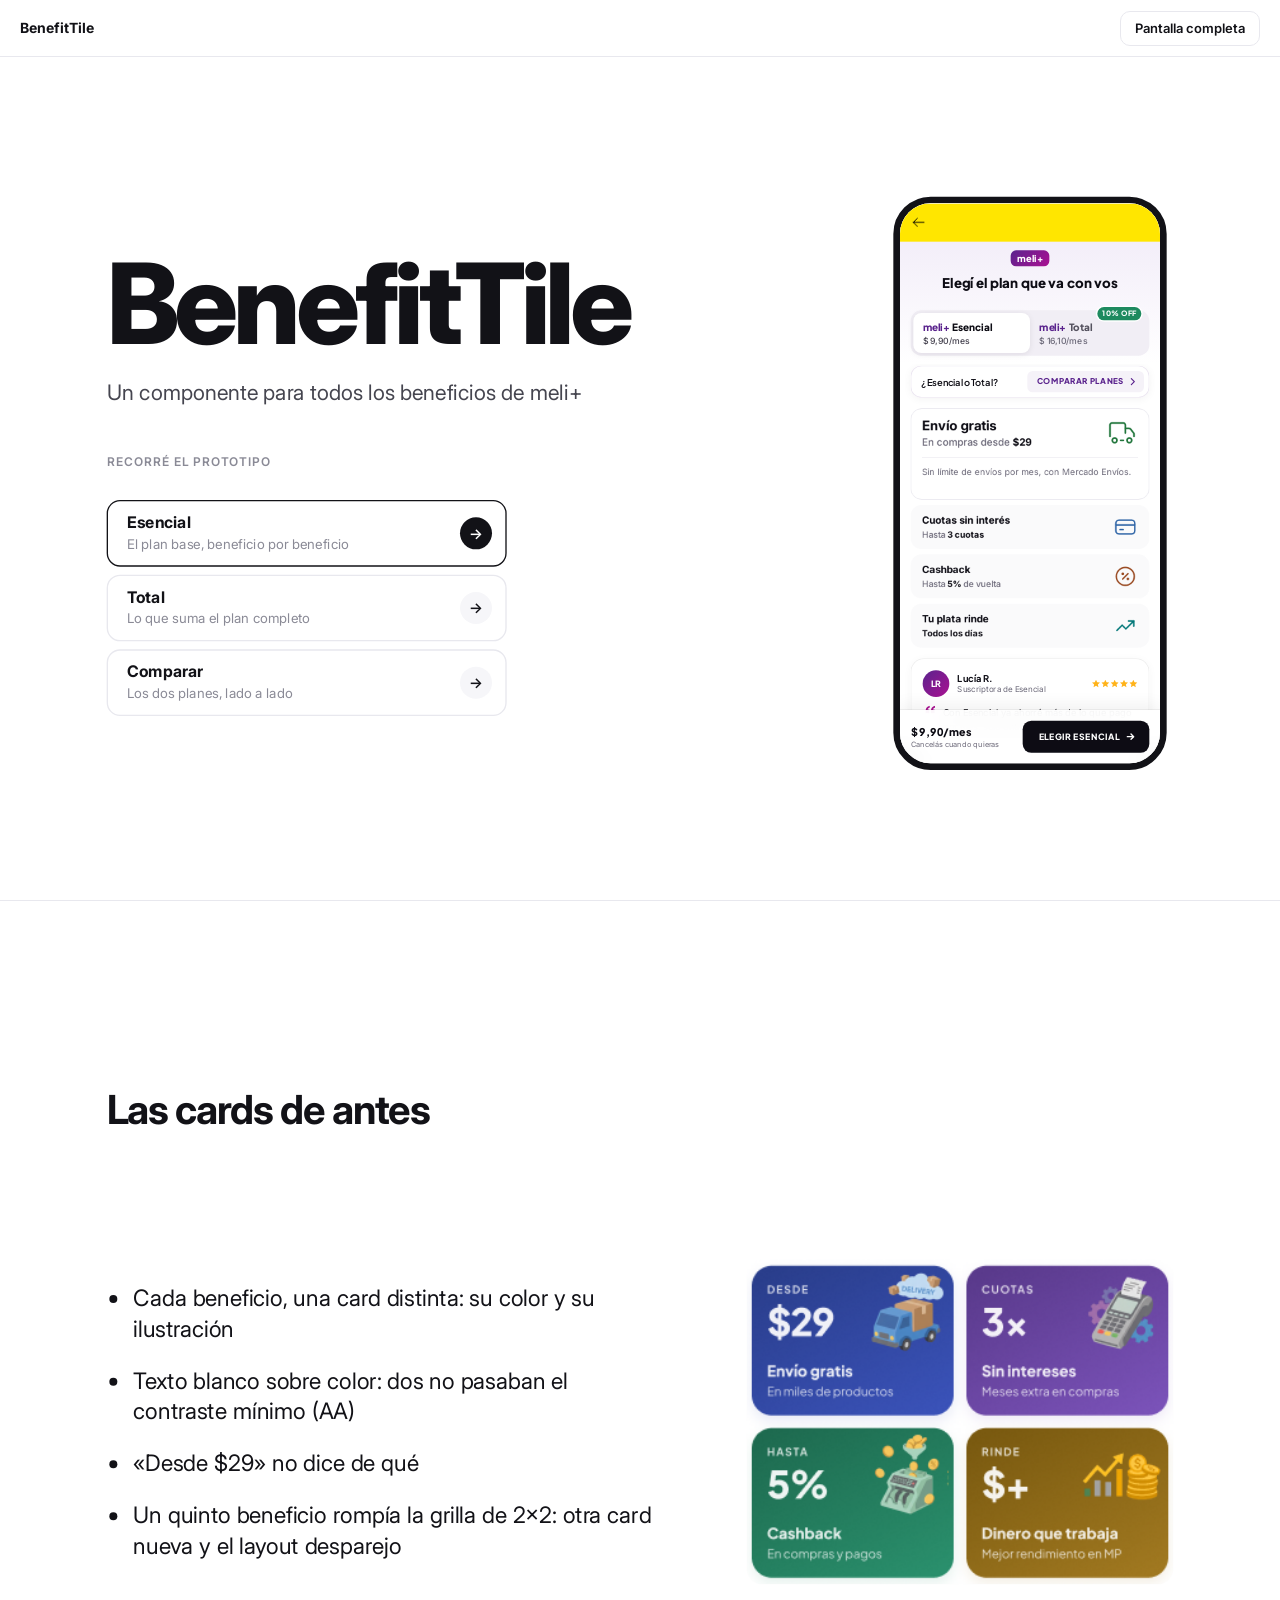
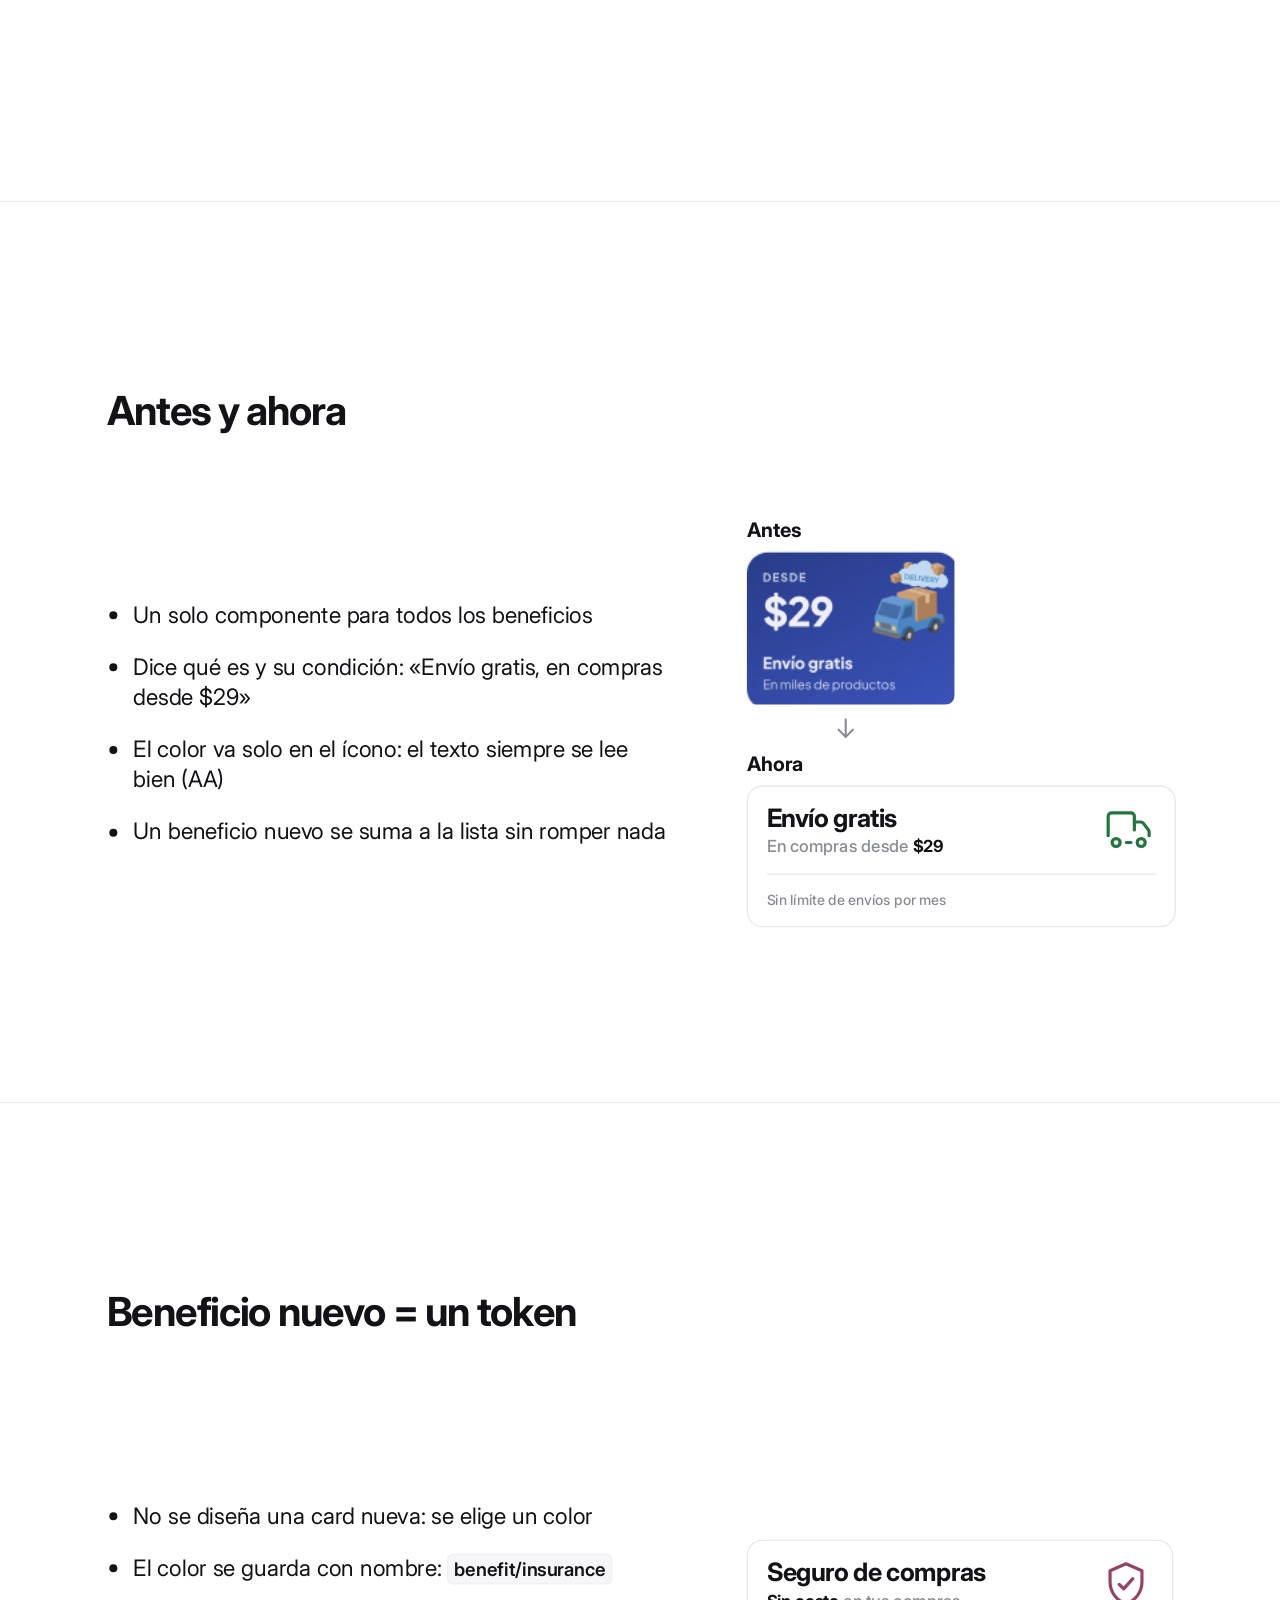
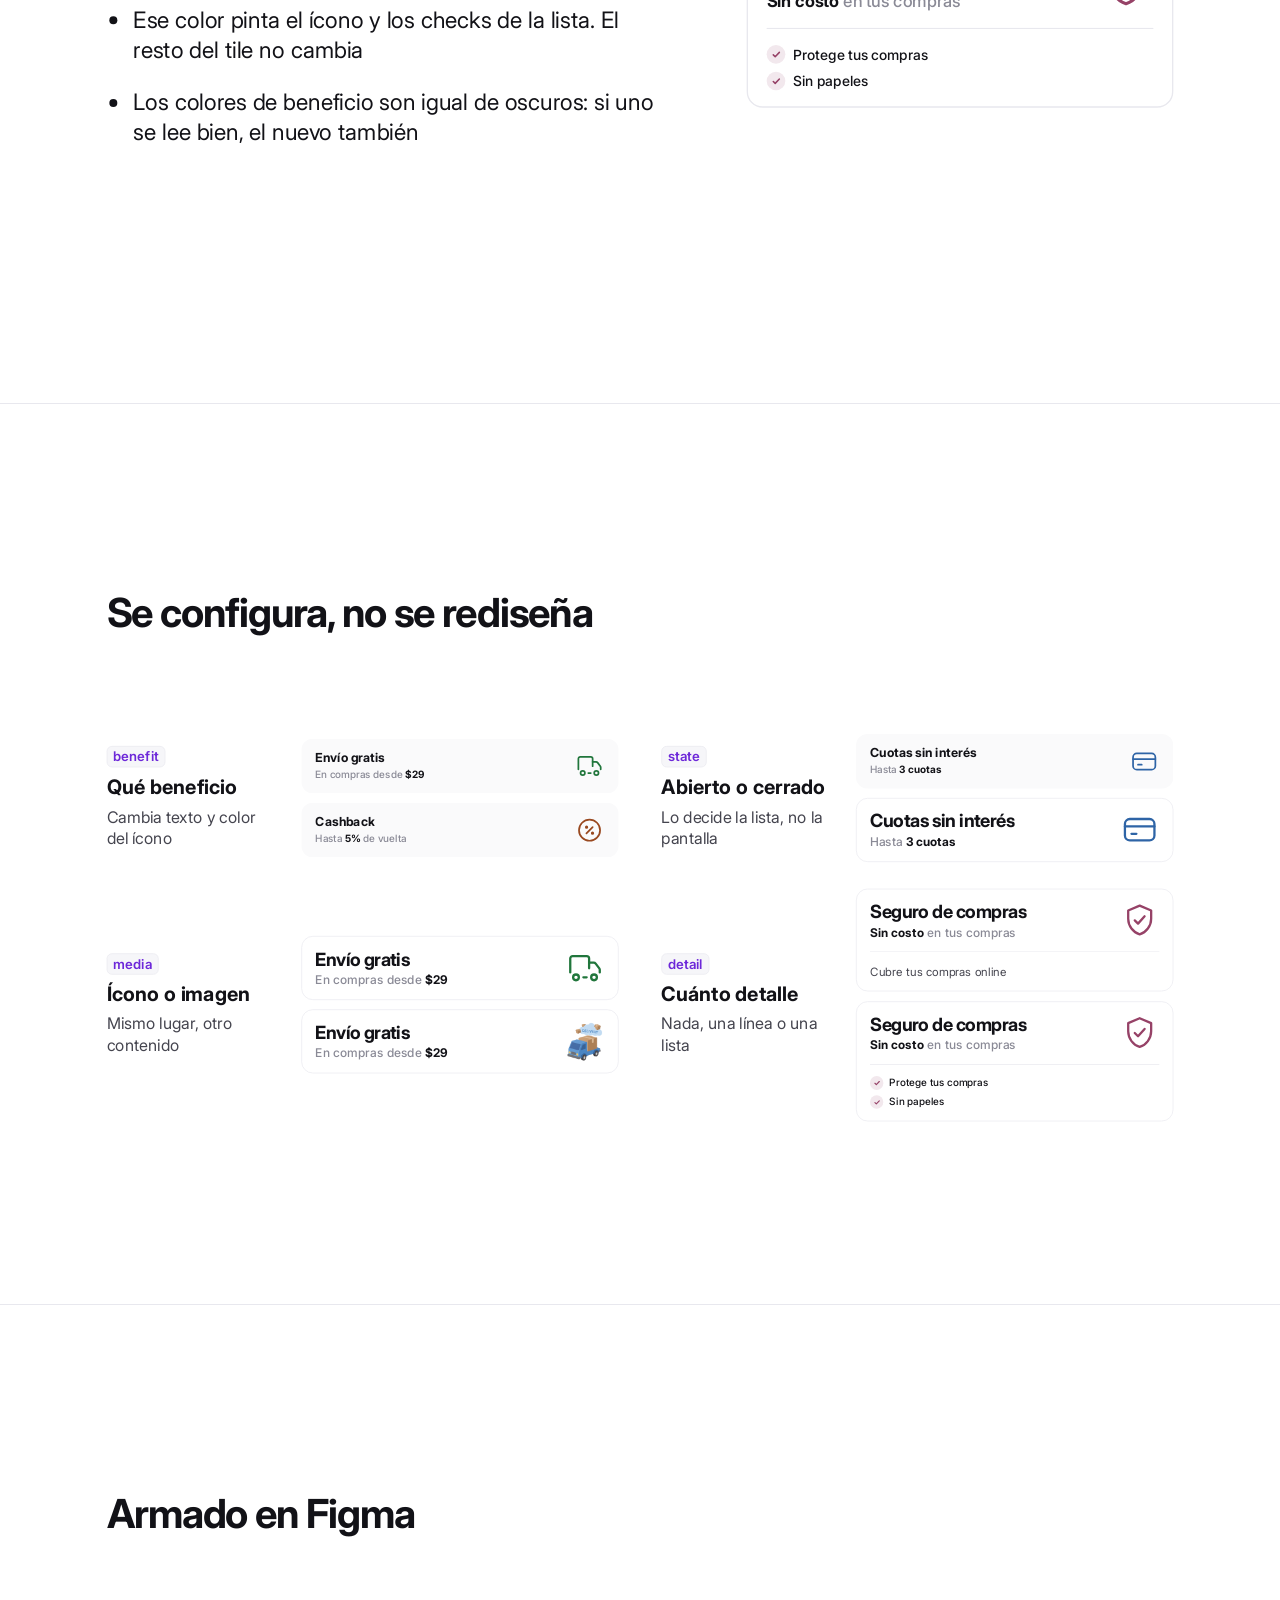
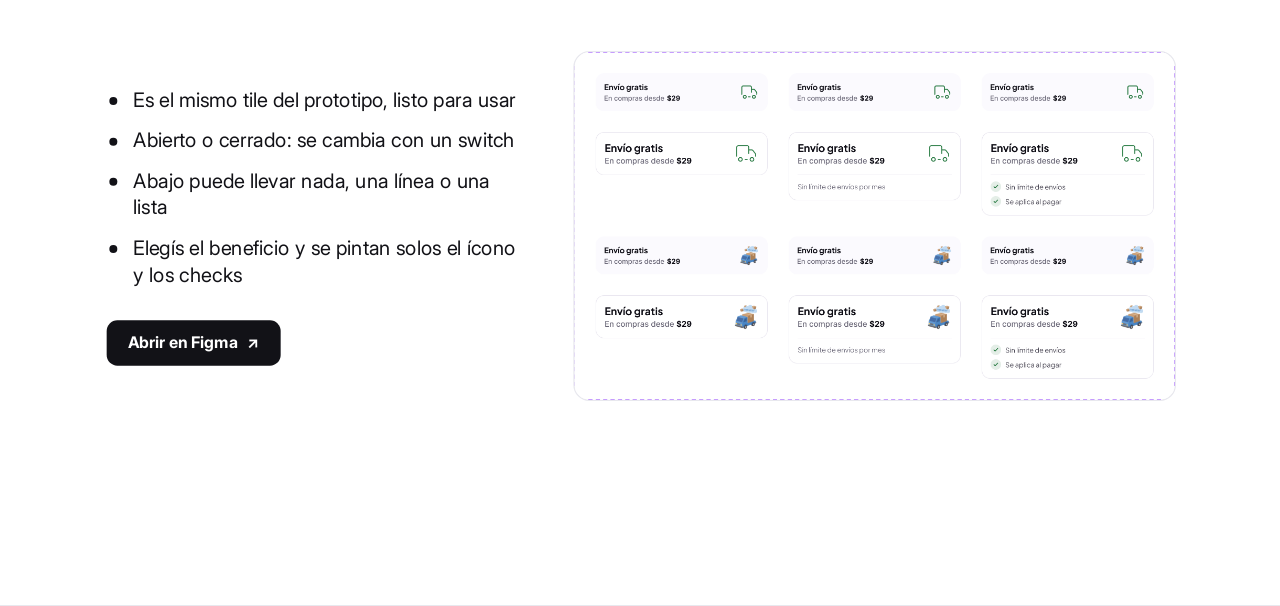
==== commit 2beb2b09: "Update index.html" ====
--- a/ejercicio-meli/index.html
+++ b/ejercicio-meli/index.html
@@ -1,767 +1,259 @@
-<!doctype html><html lang="es"><head><meta charset="utf-8"><meta name="viewport" content="width=device-width,initial-scale=1"><title>meli+ · Elegir fácil</title>
-<meta name="claude:viewport-fit-sides" content="cover">
-<link rel="preconnect" href="https://fonts.googleapis.com">
-<link rel="preconnect" href="https://fonts.gstatic.com" crossorigin>
-<link rel="stylesheet" href="https://fonts.googleapis.com/css2?family=Plus+Jakarta+Sans:wght@400;500;600;700;800&family=Inter:wght@400;500;600&family=JetBrains+Mono:wght@500;700&display=swap">
+<!doctype html><html><head><meta charset=utf8><meta name=viewport content="width=device-width,initial-scale=1,viewport-fit=cover"><style>:root{color-scheme:light;box-sizing:border-box;padding-top:env(safe-area-inset-top,0px);padding-bottom:env(safe-area-inset-bottom,0px)}html{scroll-padding-top:env(safe-area-inset-top,0px)}body{margin:0;padding:0;font:14px -apple-system,BlinkMacSystemFont,sans-serif;background:#fff;color:#000}img{max-width:100%}[hidden]:not([hidden=until-found i]){display:none!important}</style></head><body>
+<title>meli+ BenefitTile</title>
+<link rel="preconnect" href="https://fonts.googleapis.com"><link rel="preconnect" href="https://fonts.gstatic.com" crossorigin>
+<link rel="stylesheet" href="https://fonts.googleapis.com/css2?family=Inter:wght@400;500;600;700;800&display=swap">
 <style>
-/* Layout: a vertical stack of 16:9 slides (1920×1080 canvases scaled to the column width), like a Figma
-   presentation prototype. One slide hosts the live landing prototype in a phone; another hosts live components. */
-:root{
-  --ink:#15121E;
-  --ink-2:#211D2C;
-  --paper:#F5F3F9;
-  --card:#FFFFFF;
-  --body:#4A4558;
-  --body-dark:#CDC7DB;
-  --muted:#857F96;
-  --line:#E2DEEA;
-  --yellow:#FFE600;
-  --meli:#5A238D;
-  --accent:#AA1192;
-  --blue:#3483FA;
-  --green:#0DBF82;
-  --page-bg:#0E0C14;
-  --display:"Plus Jakarta Sans",ui-sans-serif,system-ui,-apple-system,"Segoe UI",sans-serif;
-  --ui:Inter,ui-sans-serif,system-ui,-apple-system,"Segoe UI",sans-serif;
-  --mono:"JetBrains Mono",ui-monospace,"SFMono-Regular",Menlo,monospace;
-  --ease:cubic-bezier(.22,.8,.24,1);
-  --spring:cubic-bezier(.34,1.4,.64,1);
-  color-scheme:dark;
-}
-/* Single look by design: a dark stage behind light and dark slides, like a presentation app. */
-html{background:var(--page-bg)}
-body{background:var(--page-bg);color:var(--paper);font-family:var(--display)}
-body::before{content:"";position:fixed;inset:0 0 auto;height:env(safe-area-inset-top,0px);z-index:10;background:var(--page-bg)}
-*,*::before,*::after{box-sizing:border-box}
-.topbar{position:sticky;top:env(safe-area-inset-top,0px);z-index:5;display:flex;align-items:center;gap:16px;height:56px;background:rgba(14,12,20,.86);backdrop-filter:blur(12px);-webkit-backdrop-filter:blur(12px);
-  padding-left:max(16px,env(safe-area-inset-left,0px));padding-right:max(16px,env(safe-area-inset-right,0px));border-bottom:1px solid rgba(255,255,255,.06)}
-.topbar strong{font-size:15px;font-weight:800;letter-spacing:-.2px;white-space:nowrap}
-.topbar .count{font:500 12px/1 var(--mono);color:#9C95AE;font-variant-numeric:tabular-nums;white-space:nowrap}
-.topbar .sp{flex:1}
-.topbar a{display:inline-flex;align-items:center;gap:6px;height:32px;padding:0 12px;border-radius:16px;background:var(--yellow);color:var(--ink);font:700 13px/1 var(--display);text-decoration:none;white-space:nowrap}
-.topbar a:focus-visible{outline:2px solid #fff;outline-offset:2px}
-.deck{display:flex;flex-direction:column;align-items:center;gap:28px;padding-block:28px 64px;padding-left:max(16px,env(safe-area-inset-left,0px));padding-right:max(16px,env(safe-area-inset-right,0px))}
-.slide{position:relative;width:min(100%, calc((100svh - 120px) * 16 / 9));aspect-ratio:16/9;border-radius:18px;overflow:hidden;box-shadow:0 30px 80px rgba(0,0,0,.45);scroll-margin-top:84px}
-.canvas{position:absolute;left:0;top:0;width:1920px;height:1080px;transform-origin:0 0;transform:scale(var(--s,.5));padding:112px 128px 140px;display:flex;flex-direction:column;gap:44px}
-.light{background:var(--paper);color:var(--ink)}
-.dark{background:var(--ink);color:var(--paper)}
-.yellow{background:var(--yellow);color:var(--ink)}
-.eyebrow{font:500 22px/1 var(--mono);letter-spacing:3px;text-transform:uppercase;color:var(--accent)}
-.dark .eyebrow{color:var(--yellow)}
-.yellow .eyebrow{color:var(--ink)}
-h1,h2,h3,p{margin:0}
-.h1{font-size:132px;line-height:1;font-weight:800;letter-spacing:-4px}
-.h2{font-size:68px;line-height:1.06;font-weight:800;letter-spacing:-1.5px;max-width:1500px;text-wrap:balance}
-.h3{font-size:36px;line-height:1.15;font-weight:700}
-.lead{font-size:32px;line-height:1.45;color:var(--body);max-width:1100px}
-.dark .lead{color:var(--body-dark)}
-.t{font-size:28px;line-height:1.45;color:var(--body)}
-.dark .t{color:var(--body-dark)}
-.s{font-size:24px;line-height:1.4;color:var(--muted)}
-.mono{font-family:var(--mono)}
-.foot{position:absolute;left:128px;right:128px;bottom:56px;display:flex;justify-content:space-between;font:500 20px/1 var(--mono);color:var(--muted)}
-.row{display:flex;gap:32px}
+:root{--ink:#121217;--body:#45454F;--muted:#8A8A96;--line:#E8E8EE;--soft:#F6F6F9;--accent:#6D28D9;--font:"Inter","Proxima Nova",system-ui,sans-serif;color-scheme:light}
+html,body{background:#fff;color:var(--ink);margin:0}
+body{font-family:var(--font);-webkit-font-smoothing:antialiased}
+html{scroll-snap-type:y mandatory}
+.bar{position:fixed;inset:0 0 auto;z-index:10;height:56px;display:flex;align-items:center;gap:16px;padding:0 max(20px,env(safe-area-inset-right,0px)) 0 max(20px,env(safe-area-inset-left,0px));background:rgba(255,255,255,.92);backdrop-filter:blur(8px);border-bottom:1px solid var(--line);font:600 14px/1 var(--font)}
+.bar .count{color:var(--muted);font-weight:500;font-variant-numeric:tabular-nums}.bar .sp{flex:1}
+.bar button{all:unset;cursor:pointer;font:600 13px/1 var(--font);padding:10px 14px;border-radius:10px;border:1px solid var(--line)}
+.bar button:focus-visible{outline:2px solid var(--accent);outline-offset:2px}
+.slide{height:100svh;scroll-snap-align:start;position:relative;background:#fff;border-bottom:1px solid var(--line)}
+.stage{position:absolute;inset:56px 0 0;overflow:hidden}
+.canvas{position:absolute;left:var(--x,0);top:var(--y,0);width:1920px;height:1080px;transform:scale(var(--s,.5));transform-origin:0 0;box-sizing:border-box;padding:104px 160px 88px;display:flex;flex-direction:column;gap:24px}
+.eb{font:600 18px/1 var(--font);letter-spacing:.08em;text-transform:uppercase;color:var(--accent)}
+h1{margin:0;font:800 168px/.95 var(--font);letter-spacing:-.045em}
+h2{margin:0 0 24px;font:700 60px/1.08 var(--font);letter-spacing:-.03em;max-width:1400px;text-wrap:balance}
+code{font:600 .92em/1 var(--font);font-feature-settings:"tnum";background:var(--soft);border:1px solid var(--line);border-radius:8px;padding:5px 9px;color:var(--ink);white-space:nowrap}
+.foot{margin-top:auto;display:flex;justify-content:space-between;font:500 17px/1 var(--font);color:var(--muted)}
+.lab{font:600 15px/1 var(--font);letter-spacing:.08em;text-transform:uppercase;color:var(--muted)}
+.two{display:grid;grid-template-columns:640px minmax(0,1fr);gap:120px;flex:1;min-height:0;align-items:center}
+/* tile */
+.tl{border-radius:24px;color:var(--ink);background:#FAFAFB;border:2px solid transparent;overflow:hidden;transition:margin .6s cubic-bezier(.22,.8,.24,1),background-color .6s,border-color .6s}
+.tl.open{background:#fff;border-color:var(--line)}
+.tl-k{color:var(--muted)}.tl-m{color:var(--h)}
+.tl-d p{color:var(--muted)}.tl.open .tl-d>div>*:first-child{border-top:2px solid var(--line);margin:0 28px;padding:24px 0}
+.tl-d li i{background:color-mix(in srgb,var(--h) 12%,#fff)!important;color:var(--h)}
+.tl-h{display:grid;grid-template-columns:minmax(0,1fr) 48px;gap:16px;align-items:start;padding:24px 28px}
+.tl-tx{display:flex;align-items:baseline;gap:10px;min-width:0;padding-top:6px}
+.tl-k{font:600 18px/1 var(--font)}
+.tl-v{font:800 30px/1 var(--font);letter-spacing:-.02em}
+.tl-t{font:600 21px/1.2 var(--font);white-space:nowrap;overflow:hidden;text-overflow:ellipsis}
+.tl.open .tl-tx{flex-direction:column;align-items:flex-start;gap:8px;padding-top:0}
+.tl.open .tl-v{font-size:56px}
+.tl.open .tl-t{font-size:25px;white-space:normal}
+.tl-m{position:relative;display:block;width:48px;height:48px}
+.tl-m svg,.tl-m img{width:48px;height:48px;display:block;object-fit:contain}
+.tl-h{transition:grid-template-columns .6s cubic-bezier(.22,.8,.24,1)}.tl-m,.tl-m svg,.tl-m img{transition:width .6s cubic-bezier(.22,.8,.24,1),height .6s cubic-bezier(.22,.8,.24,1)}
+.tl.open .tl-h{grid-template-columns:minmax(0,1fr) 128px}.tl.open .tl-m,.tl.open .tl-m svg,.tl.open .tl-m img{width:128px;height:128px}.tl.open .tl-m svg{stroke-width:1.1}
+.tl-d{display:grid;grid-template-rows:0fr;transition:grid-template-rows .6s cubic-bezier(.22,.8,.24,1)}
+.tl.open .tl-d{grid-template-rows:1fr}
+.tl-d>div{overflow:hidden;min-height:0}
+.tl-d p{margin:0;padding:0 28px 28px;font:500 21px/1.4 var(--font)}
+.tl-d ul{list-style:none;margin:0;padding:0 28px 28px;display:flex;flex-direction:column;gap:12px}
+.tl-d li{display:flex;align-items:center;gap:12px;font:500 21px/1.2 var(--font)}
+.tl-d li i{flex:none;width:28px;height:28px;border-radius:50%;display:grid;place-items:center;background:rgba(255,255,255,.2)}.tl-d li svg{width:13px;height:13px}
+.stk{display:flex;flex-direction:column}
+.stk .tl+.tl{margin-top:12px}
+.stk .tl.open+.tl{margin-top:12px}
+
+.stk .tl.open{min-height:var(--oh,0px)}
+.nt .tl,.nt .tl-d{transition:none!important}
+.nb{display:inline-grid;place-items:center;width:30px;height:30px;border-radius:50%;background:var(--ink);color:#fff;font:700 16px/1 var(--font);font-style:normal;margin-left:10px;vertical-align:middle;letter-spacing:0;opacity:1}
+.tl-m .nb{position:absolute;right:-16px;top:-14px;margin:0}
+/* cover */
+.cover{display:grid;grid-template-columns:minmax(0,1fr) 420px;gap:120px;flex:1;min-height:0;align-items:center}
+.cv-l{display:flex;flex-direction:column;gap:32px}
+.lede{margin:0;font:500 30px/1.35 var(--font);color:var(--body);max-width:780px}
+.try{display:flex;flex-direction:column;border-top:1px solid var(--line);max-width:860px;margin-top:16px}
+.try button{all:unset;cursor:pointer;display:grid;grid-template-columns:200px minmax(0,1fr) 24px;gap:24px;align-items:center;padding:22px 4px;border-bottom:1px solid var(--line);font:500 22px/1.3 var(--font);color:var(--body)}
+.try button::after{content:"→";color:var(--muted);font-weight:600}
+.try button b{font:700 24px/1 var(--font);color:var(--ink)}
+.try button.on b,.try button.on::after{color:var(--accent)}
+.try button:focus-visible{outline:2px solid var(--accent);outline-offset:2px}
+.phone{position:relative;width:410px;height:860px;border-radius:56px;border:10px solid var(--ink);overflow:hidden;background:#fff;box-sizing:border-box}
+.phone iframe{position:relative;z-index:1;width:100%;height:100%;border:0;display:block;background:transparent}
+.loading{position:absolute;inset:0;display:grid;place-items:center;font:500 18px/1 var(--font);color:var(--muted)}
+/* rationale */
+.rat{display:flex;flex-direction:column;gap:32px;padding-left:48px;border-left:2px solid var(--line)}
+.rat b{display:block;font:700 28px/1.2 var(--font);margin-bottom:8px}
+.rat p{margin:0;font:400 23px/1.45 var(--font);color:var(--body);max-width:640px}
+.spec-l{display:flex;flex-direction:column;gap:32px}
+.legend{display:flex;flex-wrap:nowrap;gap:20px;font:600 19px/1 var(--font)}
+.legend span{display:inline-flex;align-items:center;gap:10px}.legend .nb{background:var(--ink);color:#fff;margin:0}
+/* api */
+.play{display:flex;flex-direction:column;gap:40px}
+.pv{min-height:330px;display:flex;flex-direction:column;justify-content:flex-start}
+.ctls{display:flex;flex-direction:column;gap:14px}
+.ctl{display:grid;grid-template-columns:110px minmax(0,1fr);gap:16px;align-items:center}
+.ctl>span{font:600 18px/1 var(--font);color:var(--muted)}
+.seg{display:flex;flex-wrap:wrap;gap:6px}
+.seg button{all:unset;cursor:pointer;display:inline-flex;align-items:center;gap:8px;padding:9px 14px;border-radius:10px;border:1px solid var(--line);font:600 17px/1 var(--font);color:var(--body)}
+.seg button i{width:12px;height:12px;border-radius:4px}
+.seg button.on{background:var(--ink);border-color:var(--ink);color:#fff}
+.seg button:focus-visible{outline:2px solid var(--accent);outline-offset:2px}
+.api{display:flex;flex-direction:column}
+.api>div{display:grid;grid-template-columns:150px minmax(0,1fr);gap:10px 28px;padding:28px 0;border-bottom:1px solid var(--line)}
+.api>div:first-child{padding-top:0}.api>div:last-child{border-bottom:0}
+.api code{grid-row:span 2;align-self:start;color:var(--accent);font-size:22px}
+.api .vals{font:600 20px/1.3 var(--font);color:var(--ink)}
+.api p{margin:0;font:400 22px/1.4 var(--font);color:var(--body)}
+/* tokens */
+.chain{display:grid;grid-template-columns:280px 40px 300px 40px minmax(0,1fr);gap:24px;align-items:start}
+.tk{border:1px solid var(--line);border-radius:20px;padding:28px;display:flex;flex-direction:column;gap:14px}
+.tk .big{width:64px;height:64px;border-radius:16px}
+.tk>code{align-self:flex-start;font-size:20px}.tk small{font:500 18px/1.3 var(--font);color:var(--muted)}
+.tk .row{display:flex;justify-content:space-between;align-items:center;gap:16px;padding:3px 0;border-bottom:1px solid var(--line)}
+.tk .row:last-of-type{border-bottom:0}.tk .row code{font-size:18px}
+.tk .nb2{color:var(--accent);font-weight:600}
+.ar{align-self:center;text-align:center;font:600 30px/1 var(--font);color:var(--muted)}
+.tk-b{display:grid;grid-template-columns:minmax(0,1fr) 520px;gap:48px;align-items:center;margin-top:8px}
+.sws{display:flex;flex-wrap:wrap;gap:10px}
+.sw{display:flex;align-items:center;gap:10px;padding:8px 12px 8px 8px;border:1px solid var(--line);border-radius:14px}
+.sw i{width:26px;height:26px;border-radius:8px}.sw code{border:0;background:none;padding:0;font-size:16px}
+.tk-l{display:flex;flex-direction:column;gap:16px}.rule{margin:0;font:500 22px/1.4 var(--font);color:var(--body)}.rule code{font-size:19px}.sw .ok{font:600 15px/1 var(--font);color:#1E8A5F}
+.sw.new{border:2px dashed var(--accent)}.sw em{font:700 14px/1 var(--font);font-style:normal;color:#fff;background:var(--accent);padding:5px 8px;border-radius:6px}
+/* slides BenefitTile */
+.two.rev{grid-template-columns:minmax(0,1fr) 640px}
+.ant{display:flex;flex-direction:column}
+.ant>div{display:grid;grid-template-columns:200px minmax(0,1fr);gap:24px;padding:24px 0;border-bottom:2px solid var(--line);align-items:baseline}
+.ant b{font:700 26px/1.2 var(--font)}.ant>div p{margin:0;font:400 25px/1.4 var(--font);color:var(--body)}
+.ant .lab,.aft .lab{margin-bottom:8px}
+.punch{margin:32px 0 0;font:700 32px/1.3 var(--font);letter-spacing:-.01em;max-width:820px}
+.aft{display:flex;flex-direction:column;gap:16px}
+.dn{display:inline-grid;place-items:center;width:34px;height:34px;border-radius:50%;background:var(--ink);color:#fff;font:700 17px/1 var(--font);font-style:normal;margin-right:14px;vertical-align:2px}
+.rat>div p{padding-left:48px}
+.props{display:flex;align-items:center;gap:12px;flex-wrap:wrap;margin-top:24px}.props .lab{margin-right:4px}.props code{font-size:20px}
+.nw-l{display:flex;flex-direction:column;gap:40px}
+.chain3{display:flex;align-items:center;gap:24px}
+.chain3>div{display:flex;flex-direction:column;gap:12px;padding:24px;border:2px solid var(--line);border-radius:20px;min-width:0}
+.chain3 i{width:56px;height:56px;border-radius:14px}.chain3 code{font-size:19px;align-self:flex-start}.chain3 small{font:500 17px/1 var(--font);color:var(--muted)}
+.chain3>b{font:600 28px/1 var(--font);color:var(--muted)}
+.ic3{width:56px;height:56px;display:grid;place-items:center;color:var(--h)}.ic3 svg{width:48px;height:48px}
+.nw-r .tl{max-width:640px}
+/* versión lisa */
+.txt{margin:0;font:400 32px/1.4 var(--font);color:var(--body)}
+.pts{list-style:none;margin:0;padding:0;display:flex;flex-direction:column;gap:32px;max-width:860px}
+.pts li{position:relative;padding-left:40px;font:400 34px/1.35 var(--font);color:var(--ink)}
+.pts li::before{content:"";position:absolute;left:4px;top:.55em;width:12px;height:12px;border-radius:50%;background:var(--ink)}
+.pts b{font-weight:700}.pts code{font-size:28px}
+.try{flex-direction:column;gap:12px;border:0;max-width:600px}
+.try button{display:flex;align-items:center;justify-content:space-between;gap:24px;padding:20px 20px 20px 28px;border:2px solid var(--line);border-radius:20px;background:#fff;transition:border-color .15s,transform .1s}
+.try button>span{display:flex;flex-direction:column;gap:8px;min-width:0}
+.try button small{font:400 20px/1.2 var(--font);color:var(--muted)}
+.try button::after{content:"→";flex:none;display:grid;place-items:center;width:48px;height:48px;border-radius:50%;background:var(--soft);color:var(--ink);font:600 22px/1 var(--font);transition:transform .15s,background-color .15s}
+.try button:hover{border-color:var(--ink)}.try button:hover::after{transform:translateX(4px)}
+.try button:active{transform:scale(.99)}
+.try button.on{border-color:var(--ink)}.try button.on b{color:var(--ink)}.try button.on::after{background:var(--ink);color:#fff}
+.try-h{margin:40px 0 0;font:600 18px/1 var(--font);letter-spacing:.08em;text-transform:uppercase;color:var(--muted)}.try-h+.try{margin-top:16px}
+.vs{gap:16px}.vsb{display:flex;flex-direction:column;align-items:flex-start;gap:16px;width:100%}
+.vst{margin:0;font:700 30px/1.1 var(--font);letter-spacing:-.01em;color:var(--ink)}
+.vsa{align-self:flex-start;padding-left:132px;color:var(--muted);font:400 40px/1 var(--font)}
+.orig.one{width:312px;border-radius:14px}.vsb .tl{width:100%}
+.tk{display:flex;align-items:center;gap:12px;font:600 21px/1 var(--font);color:var(--body)}.tk>b{color:var(--muted)}
+.tk-c{display:inline-flex;align-items:center;gap:10px}.tk-c i{width:22px;height:22px;border-radius:6px;background:#964267}
+.aft .tk{flex-direction:row;border:0;padding:0;background:none;box-shadow:none;border-radius:0;justify-content:flex-start;margin-bottom:8px}.tk>b{font-size:28px;font-weight:600}
+.tk>span:not(.tk-c){padding:8px 14px;border-radius:999px;background:color-mix(in srgb,#964267 12%,#fff);color:#964267}
+.cx-h{padding:24px 28px}
+/* api */
+.apiw{display:grid;grid-template-columns:minmax(0,1fr) 620px;gap:64px;flex:1;min-height:0;align-items:start;margin-top:16px}
+.apil{display:flex;flex-direction:column;gap:56px}
+.apit{border-collapse:collapse;width:100%;font:400 26px/1.3 var(--font)}
+.apit th{text-align:left;font:600 18px/1 var(--font);letter-spacing:.08em;text-transform:uppercase;color:var(--muted);padding:0 24px 20px 0;border-bottom:2px solid var(--ink)}
+.apit td:last-child,.apit td:nth-child(3){white-space:nowrap}.apit td{padding:22px 24px 22px 0;border-bottom:2px solid var(--line);color:var(--body);vertical-align:baseline}
+.apit td:first-child code{font-size:24px;color:var(--accent)}
+.apil .pts{gap:20px}.apil .pts li{font-size:28px}.apil .pts code{font-size:22px}
+.code{margin:0;padding:40px;border-radius:24px;background:#16141C;color:#E8E6F0;font:500 23px/1.6 ui-monospace,"SF Mono",Menlo,monospace;white-space:pre;overflow:hidden}
+.code b{color:#C9A7FF;font-weight:600}.code s{text-decoration:none;color:#9FE2B8}.code .cm{color:#8A8796}
+/* título + condición */
+.tl-tx,.tl.open .tl-tx{flex-direction:column;align-items:flex-start;gap:4px;padding-top:0}
+.tl-t,.tl.open .tl-t{font:700 26px/1.2 var(--font);white-space:normal;color:var(--ink)}
+.tl-c{font:500 21px/1.3 var(--font);color:var(--muted)}.tl-c b{font-weight:700;color:var(--ink)}
+.tl.open .tl-t{font-size:38px;letter-spacing:-.02em}.tl.open .tl-c{font-size:25px}
+.tl-h{align-items:center}.tl.open .tl-h{align-items:start}
+/* props visual */
+.pvg{display:grid;grid-template-columns:repeat(4,minmax(0,1fr));gap:32px;margin-top:8px}
+.pvc{display:flex;flex-direction:column;gap:12px;min-width:0}
+.pvc code{align-self:flex-start;font-size:20px;color:var(--accent)}
+.pvc>b{font:700 30px/1.15 var(--font)}
+.pvc p{margin:0;font:400 24px/1.35 var(--font);color:var(--body)}
+.pvv{flex:none;height:390px;display:flex;align-items:center;border:2px solid var(--line);border-radius:24px;padding:20px;overflow:hidden;margin:8px 0 4px}
+.pvg{grid-template-columns:repeat(2,minmax(0,1fr));column-gap:64px;row-gap:40px;flex:1;min-height:0;align-content:center}
+.pvc{display:grid;grid-template-columns:260px minmax(0,1fr);gap:32px;align-items:center}
+.pvt{display:flex;flex-direction:column;gap:12px;min-width:0}
+.pvc .pvv{height:auto;min-height:0;align-self:center;margin:0;padding:0;border:0;border-radius:0;overflow:visible}
+.fset{display:block;width:100%;border-radius:24px;border:2px solid var(--line)}
+.fg{display:grid;grid-template-columns:minmax(0,1fr) 900px;gap:80px;flex:1;min-height:0;align-items:center}.fgl{display:flex;flex-direction:column;gap:48px;align-items:flex-start}.fg .pts{gap:20px}.fg .pts li{font-size:30px}
+.fgo{flex:none;display:inline-flex;align-items:center;gap:14px;padding:22px 32px;border-radius:16px;background:var(--ink);color:#fff;font:700 24px/1 var(--font);text-decoration:none}
+.fgo::after{content:"↗"}.fgo:hover{opacity:.9}
+.pvt b{font:700 30px/1.15 var(--font);color:var(--ink)}
+.z5{zoom:.72;width:100%;display:flex;flex-direction:column;gap:20px}
+/* ícono abierto del alto del texto */
+.tl.open .tl-h{grid-template-columns:minmax(0,1fr) 82px;align-items:center}
+.tl.open .tl-m,.tl.open .tl-m svg,.tl.open .tl-m img{width:82px;height:82px}
+.tl.open .tl-m svg{stroke-width:1.4}
+/* ícono cerrado del alto del texto */
+.tl:not(.open) .tl-h{grid-template-columns:minmax(0,1fr) 62px}
+.tl:not(.open) .tl-m,.tl:not(.open) .tl-m svg,.tl:not(.open) .tl-m img{width:62px;height:62px}
+.tl:not(.open) .tl-m svg{stroke-width:1.4}
+/* antes y ahora */
+.ba{display:grid;grid-template-columns:minmax(0,1fr) minmax(0,1fr);column-gap:48px;align-self:center}
+.ba .lab{padding-bottom:20px;border-bottom:2px solid var(--ink)}
+.ba .b0,.ba .b1{padding:24px 0;border-bottom:2px solid var(--line);font:400 30px/1.3 var(--font)}
+.ba .b0{color:var(--muted)}.ba .b1{color:var(--ink);font-weight:600}
+.orig{display:block;width:100%;max-width:640px;border-radius:24px}
+/* motion */
+.mo{display:flex;flex-direction:column;justify-content:center;min-height:620px}
+.specs{display:flex;flex-direction:column}
+.specs>div{display:grid;grid-template-columns:220px minmax(0,1fr);gap:28px;padding:22px 0;border-bottom:1px solid var(--line);align-items:baseline}
+.specs>div:first-child{padding-top:0}.specs>div:last-child{border-bottom:0}
+.specs b{font:700 24px/1.2 var(--font)}.specs p{margin:0;font:400 23px/1.4 var(--font);color:var(--body)}
+/* escala */
+.ctx{display:grid;grid-template-columns:repeat(3,minmax(0,1fr));gap:32px;height:580px}
+.cx{border:1px solid var(--line);border-radius:24px;display:flex;flex-direction:column;overflow:hidden}
+.cx-h{display:flex;flex-direction:column;gap:12px;padding:28px 28px 20px;border-bottom:1px solid var(--line)}
+.cx-h b{font:700 28px/1 var(--font)}.cx-h code{align-self:flex-start;font-size:17px}
+.cx-b{flex:1;background:#fff;padding:28px;overflow:hidden}
+.z{zoom:.62}
 .col{display:flex;flex-direction:column;gap:16px}
-.grow{flex:1;min-width:0}
-.box{background:var(--card);border-radius:28px;padding:44px;box-shadow:0 2px 24px rgba(21,18,30,.06)}
-.dark .box{background:var(--ink-2);box-shadow:none}
-.phone{border-radius:44px;box-shadow:0 30px 60px rgba(21,18,30,.22);display:block}
-.dark .phone{box-shadow:0 30px 70px rgba(0,0,0,.5)}
-.pill{display:inline-flex;align-items:center;height:40px;padding:0 18px;border-radius:20px;font:600 22px/1 var(--ui);background:#ECE8F3;color:var(--meli)}
-.tbl{width:100%;border-collapse:collapse;font-size:26px;line-height:1.35}
-.tbl th{font:500 20px/1 var(--mono);letter-spacing:2px;text-transform:uppercase;color:var(--muted);text-align:left;padding:0 16px 16px 0}
-.tbl td{padding:18px 16px 18px 0;border-top:1px solid var(--line);vertical-align:top}
-.tbl td.k{color:var(--accent);font-family:var(--mono);font-size:22px}
-.tbl td.m{color:var(--body)}
-.flow{display:flex;align-items:center;gap:18px;font-size:34px;font-weight:700;flex-wrap:wrap}
-.flow span{color:var(--muted);font-weight:500}
-code{font-family:var(--mono);font-size:.86em;background:rgba(90,35,141,.08);color:var(--meli);padding:2px 8px;border-radius:8px}
-.dark code{background:rgba(255,230,0,.12);color:var(--yellow)}
-
-/* Prototype slide */
-.proto-wrap{position:relative;width:430px;height:900px;border-radius:56px;background:#0B0A10;padding:23px 20px;box-shadow:0 40px 90px rgba(21,18,30,.35),inset 0 0 0 2px #2A2733}
-.proto-wrap iframe{width:390px;height:844px;border:0;border-radius:34px;background:#fff;display:block}
-.proto-wrap .loading[hidden]{display:none}
-.proto-wrap .loading{position:absolute;inset:23px 20px;border-radius:34px;display:grid;place-items:center;background:#fff;color:var(--muted);font:500 22px var(--ui)}
-.steps{display:flex;flex-direction:column;gap:12px}
-.step{all:unset;cursor:pointer;display:flex;align-items:center;gap:20px;padding:22px 26px;border-radius:20px;background:var(--card);font-size:28px;font-weight:600;color:var(--ink);box-shadow:inset 0 0 0 2px transparent;transition:box-shadow .25s,background .25s,transform .18s var(--ease)}
-.step:hover{background:#FBFAFE}
-.step:active{transform:scale(.98)}
-.step:focus-visible{box-shadow:inset 0 0 0 3px var(--blue)}
-.step i{font:500 20px/1 var(--mono);font-style:normal;color:var(--muted);width:36px}
-.step.on{box-shadow:inset 0 0 0 3px var(--accent);background:#FFF}
-.step.on i{color:var(--accent)}
-.step small{margin-left:auto;font:500 18px/1 var(--mono);color:var(--accent);opacity:0;transition:opacity .25s}
-.step.on small{opacity:1}
-
-/* Live components (mirror of the landing system) */
-.demo-grid{display:grid;grid-template-columns:1fr 1fr 1fr;gap:28px;flex:1;min-height:0}
-.demo{background:var(--card);border-radius:28px;padding:36px;display:flex;flex-direction:column;gap:20px}
-.demo h3{font-size:30px}
-.demo .s{font-size:21px}
-.dbtn{all:unset;box-sizing:border-box;cursor:pointer;display:inline-flex;align-items:center;justify-content:center;gap:12px;height:66px;padding:0 28px;border-radius:19px;position:relative;overflow:hidden;
-  font:800 20px/1 var(--display);letter-spacing:1.2px;text-transform:uppercase;transition:transform .1s var(--ease),opacity .18s}
-.dbtn::after{content:"";position:absolute;inset:0;background:#fff;opacity:0;transition:opacity .18s}
-.dbtn:hover::after,.dbtn.f-hover::after{opacity:.1}
-.dbtn:active,.dbtn.f-pressed{transform:scale(.97)}
-.dbtn:active::after,.dbtn.f-pressed::after{background:#000;opacity:.14}
-.dbtn:focus-visible,.dbtn.f-focused{outline:4px solid var(--blue);outline-offset:3px}
-.dbtn[disabled],.dbtn.f-disabled{opacity:.4;pointer-events:none}
-.dbtn.loud{background:var(--ink);color:#fff}
-.dbtn.brand{background:linear-gradient(90deg,#4A1A8C,#9B18A0 55%,#C42070);color:#fff;box-shadow:0 8px 24px rgba(155,24,160,.3)}
-.dbtn.link{background:transparent;color:var(--blue);font:600 22px/1 var(--ui);letter-spacing:0;text-transform:none}
-.dbtn.link::after{background:#000}
-.dbtn.link:hover::after{opacity:.04}
-.dbtn .spin{width:26px;height:26px;border-radius:50%;border:3px solid rgba(255,255,255,.35);border-top-color:#fff;animation:spin .8s linear infinite}
-@keyframes spin{to{transform:rotate(360deg)}}
-.states{display:grid;grid-template-columns:repeat(3,1fr);gap:14px 14px}
-.states .dbtn{height:54px;font-size:15px;padding:0 12px;width:100%}
-.states figure{margin:0;display:flex;flex-direction:column;gap:8px;align-items:stretch}
-.states figcaption{font:500 16px/1 var(--mono);color:var(--muted)}
-.seg{position:relative;display:grid;grid-template-columns:1fr 1fr;padding:6px;border-radius:30px;background:rgba(13,12,20,.05)}
-.seg .ind{position:absolute;top:6px;bottom:6px;left:6px;width:calc(50% - 6px);border-radius:24px;background:#fff;box-shadow:0 3px 14px rgba(0,0,0,.1);transition:transform .45s var(--spring)}
-.seg[data-on="1"] .ind{transform:translateX(100%)}
-.seg button{all:unset;position:relative;z-index:1;cursor:pointer;display:flex;align-items:center;justify-content:center;gap:8px;height:58px;border-radius:24px;font:800 20px/1 var(--display);color:#55525F;transition:color .25s}
-.seg button[aria-selected="true"]{color:var(--ink)}
-.seg button[aria-selected="true"] b{color:var(--accent)}
-.seg button:focus-visible{outline:3px solid var(--blue);outline-offset:-3px}
-.seg .tag{font:800 14px/1 var(--display);color:#fff;background:var(--green);border-radius:12px;padding:4px 10px}
-.acc{border-radius:20px;background:#F7F6FB;padding:6px 24px}
-.acc .item+.item{border-top:1px solid var(--line)}
-.acc button{all:unset;box-sizing:border-box;cursor:pointer;width:100%;display:flex;justify-content:space-between;align-items:center;gap:12px;padding:20px 0;font:600 21px/1.35 var(--display);color:var(--ink);border-radius:10px}
-.acc button:hover{color:var(--meli)}
-.acc button:focus-visible{outline:3px solid var(--blue);outline-offset:4px}
-.acc svg{width:22px;height:22px;flex:none;transition:transform .28s var(--ease)}
-.acc button[aria-expanded="true"] svg{transform:rotate(180deg)}
-.acc .ans{display:grid;grid-template-rows:0fr;transition:grid-template-rows .28s var(--ease)}
-.acc .ans.open{grid-template-rows:1fr}
-.acc .ans>div{overflow:hidden}
-.acc .ans p{padding:0 0 20px;font-size:19px;line-height:1.5;color:var(--body)}
-.radios{display:flex;flex-direction:column;border-radius:20px;overflow:hidden;box-shadow:inset 0 0 0 1px var(--line)}
-.radios button{all:unset;box-sizing:border-box;cursor:pointer;display:flex;align-items:center;gap:18px;padding:18px 22px;font:600 21px/1.2 var(--ui);color:var(--ink);transition:background .18s}
-.radios button+button{border-top:1px solid var(--line)}
-.radios button:hover{background:rgba(0,0,0,.03)}
-.radios button[aria-checked="true"]{background:rgba(52,131,250,.08)}
-.radios button:focus-visible{box-shadow:inset 0 0 0 3px var(--blue)}
-.radios small{display:block;font:400 17px/1.3 var(--ui);color:var(--muted)}
-.radios .r{margin-left:auto;width:28px;height:28px;border-radius:50%;box-shadow:inset 0 0 0 2px rgba(0,0,0,.28);display:grid;place-items:center;transition:background .18s,box-shadow .18s}
-.radios .r::after{content:"";width:12px;height:12px;border-radius:50%;background:#fff;transform:scale(.4);opacity:0;transition:transform .25s var(--spring),opacity .15s}
-.radios button[aria-checked="true"] .r{background:var(--blue);box-shadow:none}
-.radios button[aria-checked="true"] .r::after{transform:none;opacity:1}
-.bcard{border-radius:22px;color:#fff;background:linear-gradient(135deg,#5A3A8C,#7A52B8);box-shadow:0 8px 20px rgba(122,82,184,.25);overflow:hidden}
-.bcard button{all:unset;box-sizing:border-box;cursor:pointer;width:100%;display:grid;grid-template-columns:60px 66px 1fr 34px;align-items:center;gap:16px;padding:20px 22px;transition:transform .1s var(--ease)}
-.bcard button:active{transform:scale(.98)}
-.bcard button:focus-visible{outline:3px solid #fff;outline-offset:-8px;border-radius:22px}
-.bcard img{width:60px;height:60px}
-.bcard .ov{display:block;font:700 12px/1.2 var(--display);letter-spacing:1.4px;text-transform:uppercase;opacity:.8}
-.bcard .val{display:block;font:800 30px/1.1 var(--display)}
-.bcard strong{display:block;font:800 19px/1.2 var(--display)}
-.bcard .cap{display:block;font:400 15px/1.3 var(--display);opacity:.82}
-.bcard .exp{width:34px;height:34px;border-radius:50%;display:grid;place-items:center;background:rgba(255,255,255,.22);box-shadow:inset 0 0 0 1px rgba(255,255,255,.4)}
-.bcard .exp svg{width:16px;height:16px;transition:transform .6s var(--ease)}
-.bcard.open .exp svg{transform:rotate(180deg)}
-.bcard .det{display:grid;grid-template-rows:0fr;transition:grid-template-rows .6s var(--ease)}
-.bcard.open .det{grid-template-rows:1fr}
-.bcard .det>div{overflow:hidden}
-.bcard .det p{padding:0 22px 22px;font-size:19px;line-height:1.5;opacity:0;transform:translateY(10px);transition:opacity .35s,transform .6s var(--ease)}
-.bcard.open .det p{opacity:1;transform:none;transition-delay:.15s}
-
-/* Foundations */
-.sw{display:flex;flex-direction:column;gap:10px}
-.sw i{display:block;width:100%;height:110px;border-radius:20px;box-shadow:inset 0 0 0 1px rgba(0,0,0,.06)}
-.sw b{font:600 20px/1.2 var(--mono);color:var(--ink)}
-.sw span{font:500 18px/1 var(--mono);color:var(--muted)}
-.ramp{display:flex;flex-direction:column;gap:14px}
-.ramp div{display:flex;align-items:baseline;gap:24px;border-top:1px solid var(--line);padding-top:12px}
-.ramp code{width:300px;flex:none}
-
-/* Scroll pattern diagram */
-.stage{flex:1;border-radius:24px;background:#EDEAF4;padding:18px;display:flex;flex-direction:column;gap:10px}
-.mini{border-radius:14px;height:46px;opacity:.95}
-.mini.open{height:200px}
-
-@media (prefers-reduced-motion:reduce){*,*::before,*::after{transition-duration:.001s!important;animation-duration:.001s!important}}
+.tot-h{display:flex;justify-content:space-between;align-items:center;padding:24px 28px;background:#fff;border:1px solid var(--line);border-radius:24px}
+.tot-h b{display:block;font:700 26px/1.2 var(--font)}.tot-h small{font:500 20px/1.3 var(--font);color:var(--muted)}.tot-h span{font:600 28px/1 var(--font);color:var(--muted)}
+.flat{display:flex;flex-direction:column;background:#fff;border:2px solid var(--line);border-radius:24px;overflow:hidden}.flat .tl{background:#fff;border-radius:0;border:0;border-bottom:2px solid var(--line)}.flat .tl:last-child{border-bottom:0}
+.rules{display:flex;gap:56px;padding-top:16px;font:500 24px/1 var(--font);color:var(--body)}
+.rules b{font:800 40px/1 var(--font);color:var(--ink);margin-right:10px;letter-spacing:-.02em}
 </style>
-
-<style>
-/* Slide-7 language: light paper, copy left, product right. Short copy, one idea per slide. */
-.split{flex-direction:row!important;align-items:center;gap:80px}
-.textcol{width:700px;flex:none;display:flex;flex-direction:column;gap:28px}
-.textcol .h2{font-size:64px}
-.visual{flex:1;min-width:0;display:flex;justify-content:center;align-items:center;gap:28px;height:100%}
-.ph{width:340px;height:736px;border-radius:38px;box-shadow:0 30px 60px rgba(21,18,30,.16);display:block}
-.ph.sm{width:300px;height:650px;border-radius:34px}
-.ph.drop{margin-top:70px}
-.kv{display:flex;flex-direction:column;gap:6px}
-.kv b{font-size:30px;color:var(--ink)}
-.kv span{font-size:26px;line-height:1.45;color:var(--body)}
-.ba{width:100%;border-collapse:collapse;font-size:26px;line-height:1.4}
-.ba th{font:500 20px/1 var(--mono);letter-spacing:2px;text-transform:uppercase;color:var(--muted);text-align:left;padding:0 20px 18px 0}
-.ba td{padding:20px 20px 20px 0;border-top:1px solid var(--line);vertical-align:top}
-.ba td:first-child{color:var(--muted)}
-.ba td:last-child{color:var(--ink);font-weight:600}
-.levels{display:grid;grid-template-columns:repeat(5,1fr);gap:16px}
-.lv{background:var(--card);border-radius:24px;padding:30px;display:flex;flex-direction:column;gap:12px}
-.lv .n{font:500 18px/1 var(--mono);letter-spacing:2px;text-transform:uppercase;color:var(--accent)}
-.lv p{font-size:22px;line-height:1.45;color:var(--body)}
-.lv b{font-size:22px;color:var(--ink);font-weight:600;line-height:1.5}
-/* live demos */
-.demo-grid{grid-template-columns:1fr 1fr 1fr}
-.brow{background:#fff;border-radius:22px;box-shadow:inset 0 0 0 1px var(--line);overflow:hidden}
-.brow .r{all:unset;box-sizing:border-box;cursor:pointer;width:100%;display:grid;grid-template-columns:52px 1fr 24px;gap:16px;align-items:center;padding:18px 20px;transition:background .18s}
-.brow .r:hover{background:rgba(0,0,0,.02)}.brow .r:active{background:rgba(0,0,0,.04)}.brow .r:focus-visible{outline:4px solid var(--blue);outline-offset:-4px}
-.brow{position:relative;--h:#3A52B8}.brow::before{content:"";position:absolute;left:0;top:0;bottom:0;width:4px;background:var(--h);transform:scaleY(0);transform-origin:top;transition:transform .6s var(--ease)}.brow.open::before{transform:scaleY(1)}
-.brow .ic{width:52px;height:52px;border-radius:16px;display:grid;place-items:center;background:color-mix(in srgb,var(--h) 11%,#fff);color:var(--h);transition:background .6s var(--ease),color .6s var(--ease)}.brow.open .ic{background:var(--h);color:#fff}
-.brow .ic svg{width:28px;height:28px}
-.brow strong{display:block;font:700 20px/1.3 var(--display);color:var(--ink)}
-.brow small{display:block;font:400 16px/1.3 var(--display);color:var(--muted)}
-.brow .cv{width:20px;height:20px;color:var(--muted);transition:transform .6s var(--ease)}
-.brow.open{background:linear-gradient(90deg,color-mix(in srgb,var(--h) 9%,#fff),#fff 80%)}.brow.open .cv{transform:rotate(180deg)}
-.brow .det{display:grid;grid-template-rows:0fr;transition:grid-template-rows .6s var(--ease)}
-.brow.open .det{grid-template-rows:1fr}.brow .det>div{overflow:hidden}
-.brow .det p{padding:0 20px 20px 88px;font-size:18px;line-height:1.5;color:var(--body);opacity:0;transition:opacity .35s}
-.brow.open .det p{opacity:1;transition-delay:.15s}
-.seg2{position:relative;display:grid;grid-template-columns:1fr 1fr;padding:6px;border-radius:30px;background:rgba(13,12,20,.05);margin-top:14px}
-.seg2 .ind{position:absolute;top:6px;bottom:6px;left:6px;width:calc(50% - 6px);border-radius:24px;background:#fff;box-shadow:0 3px 14px rgba(0,0,0,.1);transition:transform .45s var(--spring)}
-.seg2[data-on="1"] .ind{transform:translateX(100%)}
-.seg2 button{all:unset;position:relative;z-index:1;cursor:pointer;display:flex;flex-direction:column;align-items:center;justify-content:center;gap:4px;height:72px;border-radius:24px;font:800 20px/1 var(--display);color:#55525F}
-.seg2 button small{font:500 15px/1 var(--display);color:var(--muted)}
-.seg2 button[aria-selected="true"]{color:var(--ink)}.seg2 button[aria-selected="true"] b{color:var(--accent)}
-.seg2 button:focus-visible{outline:3px solid var(--blue);outline-offset:-3px}
-.seg2 .badge{position:absolute;top:-14px;left:50%;transform:translateX(-50%);font:800 14px/1 var(--display);color:#fff;background:var(--green);border-radius:12px;padding:5px 10px;box-shadow:0 0 0 3px #fff;white-space:nowrap}
-.tks{display:flex;align-items:stretch;gap:14px;flex:1;min-height:0}
-.tk{flex:1;background:var(--card);border-radius:28px;padding:36px;display:flex;flex-direction:column;gap:8px}
-.tk .n{font:500 20px/1 var(--mono);color:var(--accent)}
-.tk ul{list-style:none;margin:16px 0 0;padding:0}
-.tk li{display:flex;align-items:center;gap:14px;padding:16px 0;border-top:1px solid var(--line)}
-.tk li i{width:28px;height:28px;border-radius:8px;flex:none;box-shadow:inset 0 0 0 1px rgba(0,0,0,.08)}
-.tk li b{font:500 19px/1.2 var(--mono);color:var(--ink)}
-.tk li span{margin-left:auto;font:500 16px/1 var(--mono);color:var(--muted);white-space:nowrap}
-.tbl.pr td{padding:30px 16px 30px 0;font-size:30px}.tbl.pr td.k{font-size:24px}
-.biz{display:block;font-style:normal;color:var(--accent);font-weight:600;margin-top:6px}
-.specs{list-style:none;margin:8px 0 0;padding:0;display:flex;flex-direction:column}
-.specs li{display:flex;flex-direction:column;gap:6px;padding:16px 0;border-top:1px solid var(--line)}
-.specs b{font-size:24px;color:var(--ink)}.specs span{font-size:21px;color:var(--body)}
-.cmpcard{width:640px;background:#fff;border-radius:32px;padding:36px 36px 30px;box-shadow:0 30px 60px rgba(21,18,30,.12)}
-.cmp-h{font:800 30px/1.2 var(--display);margin-bottom:22px}
-.cmp{width:100%;border-collapse:separate;border-spacing:0;font:400 21px/1.3 var(--ui)}
-.cmp th,.cmp td{padding:15px 10px;border-bottom:1px solid var(--line);text-align:center}
-.cmp th:first-child{text-align:left;padding-left:0;font-weight:400;color:var(--ink)}
-.cmp thead th{font:800 20px/1.25 var(--display);color:var(--ink);vertical-align:bottom}
-.cmp thead th:first-child span{font:600 15px/1 var(--mono);letter-spacing:2px;text-transform:uppercase;color:var(--muted)}
-.cmp thead th small{display:block;font:500 17px/1.3 var(--ui);color:var(--muted);white-space:nowrap}
-.cmp thead th em{display:block;font:700 16px/1.3 var(--display);font-style:normal;color:#2A8F6C}
-.cmp th:not(:first-child),.cmp td{width:150px}
-.cmp .hl{background:rgba(90,35,141,.06);box-shadow:inset 2px 0 0 rgba(170,17,146,.4),inset -2px 0 0 rgba(170,17,146,.4)}
-.cmp thead th.hl{position:relative;padding-top:44px;border-radius:20px 20px 0 0;background:rgba(90,35,141,.1);box-shadow:inset 2px 0 0 rgba(170,17,146,.4),inset -2px 0 0 rgba(170,17,146,.4),inset 0 2px 0 rgba(170,17,146,.4)}
-.cmp thead th.hl b{color:var(--accent)}
-.cmp tbody tr:last-child td.hl{border-radius:0 0 20px 20px;box-shadow:inset 2px 0 0 rgba(170,17,146,.4),inset -2px 0 0 rgba(170,17,146,.4),inset 0 -2px 0 rgba(170,17,146,.4)}
-.cmp .rec{position:absolute;top:10px;left:50%;transform:translateX(-50%);white-space:nowrap;font:800 13px/1 var(--display);font-style:normal;letter-spacing:.6px;text-transform:uppercase;color:#fff;background:linear-gradient(90deg,#4A1A8C,#9B18A0 55%,#C42070);padding:6px 12px;border-radius:10px}
-.cmp tr.only th{font-weight:600}
-.ck{display:inline-grid;place-items:center;width:32px;height:32px;border-radius:50%;vertical-align:middle}.ck svg{width:18px;height:18px}
-.ck.e{background:rgba(0,166,80,.12);color:#00A650}
-.ck.t{background:linear-gradient(135deg,#5A238D,#AA1192);color:#fff;box-shadow:0 3px 10px rgba(170,17,146,.25)}
-.cmp .no{color:rgba(0,0,0,.25)}
-.cmp-note{margin:18px 0 0;font:500 20px/1.4 var(--display);color:var(--body)}.cmp-note b{color:var(--accent)}
-.cmp-cta{display:grid;grid-template-columns:1fr 1.5fr;gap:14px;margin-top:22px}.cmp-cta .dbtn{width:100%}
-.ba3 td:nth-child(2){color:var(--ink);font-weight:600}.ba3 td:last-child{color:var(--accent);font-weight:600}
-.bzg{display:grid;grid-template-columns:repeat(3,1fr);gap:20px;flex:1;min-height:0}
-.bz{background:var(--card);border-radius:24px;padding:28px 30px;display:flex;flex-direction:column;gap:10px}
-.bz .n{font:500 18px/1 var(--mono);color:var(--accent)}
-.bz b{font-size:27px;line-height:1.2;color:var(--ink)}
-.bz p{font-size:20px;line-height:1.4;color:var(--body)}
-.bz p.why{color:var(--ink);font-weight:600}
-.bz .kpi{margin-top:auto;font:500 16px/1.3 var(--mono);color:var(--muted)}
-.specgrid{display:grid;grid-template-columns:640px 1fr 400px;gap:32px;flex:1;min-height:0}
-.stage2{align-self:start;background:repeating-linear-gradient(0deg,transparent 0 7px,rgba(90,35,141,.045) 7px 8px),repeating-linear-gradient(90deg,transparent 0 7px,rgba(90,35,141,.045) 7px 8px),#FBFAFE;border-radius:32px;padding:40px;display:flex;flex-direction:column;gap:24px;box-shadow:inset 0 0 0 1px var(--line)}
-.stage2 .brow{position:relative;overflow:visible}
-.mk{position:absolute;z-index:3;width:32px;height:32px;border-radius:50%;background:var(--yellow);color:var(--ink);font:700 16px/32px var(--mono);text-align:center;box-shadow:0 0 0 3px #fff}
-.chips{display:flex;flex-wrap:wrap;gap:8px;align-items:center}
-.chip{all:unset;cursor:pointer;display:inline-flex;align-items:center;gap:8px;height:40px;padding:0 16px;border-radius:20px;background:#fff;box-shadow:inset 0 0 0 1px var(--line);font:600 17px/1 var(--mono);color:var(--body);transition:background .18s,color .18s}
-.chip i{width:14px;height:14px;border-radius:50%}
-.chip.on{background:var(--ink);color:#fff}.chip:focus-visible{outline:3px solid var(--blue);outline-offset:2px}
-.sp{width:100%;border-collapse:collapse;font-size:19px;line-height:1.35;align-self:start}
-.sp th{font:500 15px/1 var(--mono);letter-spacing:1.5px;text-transform:uppercase;color:var(--muted);text-align:left;padding:0 16px 16px 0}
-.sp td{padding:16px 16px 16px 0;border-top:1px solid var(--line);vertical-align:top;color:var(--ink)}
-.sp td:first-child{font-weight:600}
-.sp td:last-child{font:500 16px/1.35 var(--mono);color:var(--meli)}
-.props{display:flex;flex-direction:column;gap:8px;align-self:start}
-.props .ph3{font:500 15px/1 var(--mono);letter-spacing:1.5px;text-transform:uppercase;color:var(--muted);margin-bottom:6px}
-.props code{align-self:flex-start;font-size:17px;margin-top:8px}
-.props span{font-size:18px;line-height:1.4;color:var(--body)}
-.abar{display:flex;align-items:center;gap:16px;background:rgba(255,255,255,.92);border-radius:24px;padding:16px 24px;box-shadow:0 -1px 0 var(--line),0 10px 30px rgba(13,12,20,.08)}
-.abar .sum{flex:1;min-width:0;display:flex;flex-direction:column;gap:4px}
-.abar strong{font:800 24px/32px var(--display);color:var(--ink);font-variant-numeric:tabular-nums}
-.abar span{font:400 16px/1.2 var(--display);color:var(--muted);white-space:nowrap}
-.abar .dbtn{flex:none}
-.stage2 .states{grid-template-columns:repeat(5,1fr)}
-.schema{display:grid;grid-template-columns:400px 1fr;gap:64px;flex:1;min-height:0}
-.sk{background:#fff;border-radius:40px;padding:16px;display:flex;flex-direction:column;gap:8px;box-shadow:0 24px 48px rgba(21,18,30,.12);align-self:start;position:relative}
-.sk::before{content:"";height:32px;border-radius:24px 24px 8px 8px;background:var(--yellow)}
-.sk-b{position:relative;border-radius:16px;background:repeating-linear-gradient(135deg,#F4F2F8 0 8px,#EFECF5 8px 16px);box-shadow:inset 0 0 0 2px #E2DEEA;display:flex;flex-direction:column;justify-content:center;gap:4px;padding:0 24px 0 64px}
-.sk-b b{font:700 18px/1.2 var(--mono);color:var(--ink)}.sk-b small{font:500 15px/1.2 var(--mono);color:var(--muted)}
-.sk-b.sk-fix{background:var(--ink);box-shadow:none}.sk-b.sk-fix b{color:#fff}.sk-b.sk-fix small{color:#B9B3C8}
-.sk-n{position:absolute;left:16px;top:50%;transform:translateY(-50%);width:32px;height:32px;border-radius:50%;background:var(--yellow);color:var(--ink);font:700 16px/32px var(--mono);text-align:center}
-.nds{display:grid;grid-template-columns:1fr 1fr;gap:16px 24px;align-content:start}
-.nd{position:relative;background:var(--card);border-radius:24px;padding:24px 24px 24px 72px;min-height:176px}
-.nd .sk-n{top:40px}
-.nd b{display:block;font-size:24px;line-height:1.25;color:var(--ink)}
-.nd code{display:inline-block;margin:8px 0;font-size:16px}
-.nd p{font-size:19px;line-height:1.4;color:var(--body)}
-.nd p.biz2{color:var(--accent);font-weight:600;margin-top:8px}
-.caps{display:flex;flex-direction:column;gap:8px;margin-top:8px}.caps span{font:500 20px/1.4 var(--mono);color:var(--muted)}.caps b{color:var(--ink)}
-.promo{all:unset;cursor:pointer;display:inline-flex;align-items:center;height:32px;padding:0 16px;border-radius:16px;font:800 16px/1 var(--display);letter-spacing:.4px;color:#fff;background:var(--c);transition:box-shadow .18s,transform .18s var(--spring)}
-.promo:not([style]){background:transparent;color:var(--body);box-shadow:inset 0 0 0 2px var(--line)}
-.promo.on{transform:scale(1.06);box-shadow:0 0 0 3px #fff,0 0 0 5px var(--ink)}.promo:not([style]).on{box-shadow:inset 0 0 0 2px var(--ink)}.promo:focus-visible{outline:3px solid var(--blue);outline-offset:3px}
-.seg2 .badge{font:800 16px/1 var(--display)!important;letter-spacing:.4px;padding:8px 16px!important;border-radius:16px!important;top:-16px!important}
-.ctry{position:relative;display:inline-flex}.ctrl{display:flex;align-items:center;gap:16px}.ctrl>span{font:600 16px/1 var(--mono);color:var(--muted);text-transform:uppercase;letter-spacing:1.5px}
-.ctry select{appearance:none;-webkit-appearance:none;border:0;border-radius:16px;background:#F1EEF7;padding:8px 40px 8px 16px;font:600 16px/1 var(--mono);color:var(--meli);cursor:pointer}
-.ctry::after{content:"";position:absolute;right:16px;top:50%;width:8px;height:8px;border-right:2px solid var(--meli);border-bottom:2px solid var(--meli);transform:translateY(-70%) rotate(45deg);pointer-events:none}
-.ctry select:focus-visible{outline:3px solid var(--blue);outline-offset:2px}
-.sr{position:absolute;width:1px;height:1px;overflow:hidden;clip:rect(0 0 0 0)}
-.hero2{position:relative;border-radius:32px;padding:32px 24px 24px;color:#fff;background:linear-gradient(180deg,rgba(16,10,36,.35),rgba(20,12,48,.82) 55%,rgba(12,9,26,.96)),url([data-uri]) center/cover}
-.hero2 .eb{display:block;font:800 15px/24px var(--display);letter-spacing:1.5px;text-transform:uppercase;color:var(--yellow)}
-.hero2 h3{margin:8px 0 16px;font:800 28px/32px var(--display)}
-.tiles2{position:relative;display:grid;grid-template-columns:1fr 1fr;gap:16px}
-.tl{background:rgba(255,255,255,.95);border-radius:24px;padding:16px;color:var(--ink);display:flex;flex-direction:column;gap:8px}
-.tl .tp{display:flex;justify-content:space-between;align-items:center;height:40px}.tl img{height:40px;width:auto}
-.tl .inc{display:inline-flex;align-items:center;gap:4px;padding:4px 8px;border-radius:16px;font:800 14px/16px var(--display);background:color-mix(in srgb,var(--a) 10%,#fff);color:var(--a)}.tl .inc svg{width:12px;height:12px}
-.tl strong{font:700 20px/24px var(--display)}.tl span{font:400 16px/24px var(--display);color:#45424F}
-.ofrs{position:relative;background:#fff;border-radius:24px;box-shadow:inset 0 0 0 2px var(--line);overflow:visible}
-.ofr{display:flex;align-items:center;gap:16px;padding:16px 24px;min-height:72px}.ofr+.ofr{box-shadow:inset 0 2px 0 var(--line)}
-.ofr .lg{flex:none;width:48px;height:48px;border-radius:16px;display:grid;place-items:center;font:800 20px/1 var(--display);color:#fff;background:var(--c)}.ofr .lg.img{background:#F2F2F5}.ofr .lg img{width:32px;height:32px}
-.ofr div{flex:1}.ofr strong{display:block;font:700 20px/24px var(--display);color:var(--ink)}.ofr small{display:block;font:400 16px/24px var(--display);color:var(--muted)}
-.ofr .pl{padding:8px 16px;border-radius:16px;font:800 16px/1 var(--display);color:var(--c);background:color-mix(in srgb,var(--c) 10%,#fff)}
-.stage2{position:relative}.addp{position:absolute;right:40px;top:4px;height:32px;font-size:15px}
-.ofr[hidden]{display:none}.ofr.in{animation:ofrIn .5s var(--ease)}@keyframes ofrIn{from{opacity:0;transform:translateY(-8px)}}
-.cgrid{display:grid;gap:24px;flex:1;min-height:0}.cgrid.c3{grid-template-columns:repeat(3,1fr);grid-template-rows:1fr 1fr}.cgrid.c4{grid-template-columns:repeat(4,1fr);grid-template-rows:1fr 1fr}
-.cc{background:var(--card);border-radius:24px;overflow:hidden;display:flex;flex-direction:column;box-shadow:0 2px 16px rgba(21,18,30,.05)}
-.cc .pv{position:relative;flex:1;min-height:0;background:repeating-linear-gradient(0deg,transparent 0 7px,rgba(90,35,141,.05) 7px 8px),repeating-linear-gradient(90deg,transparent 0 7px,rgba(90,35,141,.05) 7px 8px),#F7F6FB}
-.cc .pv img{position:absolute;inset:16px;margin:auto;width:var(--w);height:auto;max-width:calc(100% - 32px);max-height:calc(100% - 32px);object-fit:contain}
-.cc .cb{padding:16px 24px 24px;display:flex;flex-direction:column;gap:8px}
-.ct2{display:flex;align-items:center;justify-content:space-between;gap:8px}.ct2 b{font:700 22px/1.2 var(--mono);color:var(--ink)}
-.lv{font:600 13px/1 var(--mono);letter-spacing:1px;text-transform:uppercase;padding:8px 8px;border-radius:8px}
-.lv-á{background:#FFF8D6;color:#7A5A10}.lv-m{background:#EFE8F7;color:var(--meli)}.lv-o{background:#E6F7F0;color:#1E6B50}
-.sz{font:500 17px/1.3 var(--mono);color:var(--muted)}
-.pp{display:flex;flex-wrap:wrap;gap:8px}.pp code{font-size:14px}.pp .none{font:500 14px/1 var(--mono);color:var(--muted)}
-.tk2{font:500 14px/1.4 var(--mono);color:var(--accent)}
-.c4 .cc .cb{padding:16px}.c4 .ct2 b{font-size:19px}
-.incl{display:flex;flex-direction:column;gap:8px}.incl .ih{font:700 16px/1 var(--mono);letter-spacing:1.5px;text-transform:uppercase;color:var(--muted)}.incl .ih.tot{color:var(--accent)}
-.incl ol{margin:0;padding:0 0 0 32px;display:flex;flex-direction:column;gap:4px;font-size:24px;line-height:1.4;color:var(--body)}.incl b{color:var(--ink)}
-.lp{display:flex;flex-direction:column;align-items:center;gap:16px}.lp>span{font:600 18px/1 var(--mono);color:var(--muted)}
-.lps{width:360px;height:760px;border-radius:40px;overflow-y:auto;scrollbar-width:none;background:#fff;box-shadow:0 0 0 10px #0B0A10,0 32px 64px rgba(21,18,30,.3)}
-.lps::-webkit-scrollbar{display:none}.lps img{display:block;width:100%;height:auto}
-.xh{position:relative;display:flex;flex-direction:column;align-items:center;gap:12px;padding:24px;border-radius:24px;background:linear-gradient(180deg,#F3EEF9,#fff);box-shadow:inset 0 0 0 2px var(--line);transition:box-shadow .3s}
-.xh.stuck{box-shadow:inset 0 0 0 2px var(--line),0 12px 24px rgba(13,12,20,.12)}
-.xpill{display:inline-flex;align-items:center;height:36px;padding:0 12px;border-radius:12px;background:linear-gradient(135deg,#5A238D,#AA1192);color:#fff;font:800 21px/1 var(--display)}
-.xtitle{font:800 30px/36px var(--display);color:var(--ink)}
-.xh .seg2{width:100%;margin-top:16px}
-.xt{all:unset;box-sizing:border-box;cursor:pointer;position:relative;display:flex;align-items:center;gap:16px;width:100%;min-height:96px;padding:24px;border-radius:24px;background:#fff;box-shadow:inset 0 0 0 2px var(--line);transition:transform .12s var(--ease),background .18s}
-.xt:active,.xt.press{transform:scale(.98);background:rgba(90,35,141,.06)}.xt:focus-visible{outline:4px solid var(--blue);outline-offset:3px}
-.xi{flex:none;width:60px;height:60px;border-radius:18px;display:grid;place-items:center;background:rgba(90,35,141,.08);color:var(--meli)}.xi svg{width:30px;height:27px}
-.xtx{flex:1;display:flex;flex-direction:column;gap:2px}.xtx strong{font:600 21px/30px var(--display);color:var(--ink)}.xtx span{font:400 18px/24px var(--display);color:#45424F}
-.xcta{flex:none;display:inline-flex;align-items:center;gap:6px;padding:12px 16px 12px 24px;border-radius:24px;background:rgba(90,35,141,.08);color:var(--meli);font:800 18px/1 var(--display)}.xcta svg{width:18px;height:18px}
-.xr{position:relative;padding:24px;border-radius:30px;background:#fff;box-shadow:inset 0 0 0 2px var(--line);display:flex;flex-direction:column;gap:24px}
-.xr header{display:flex;align-items:center;gap:16px}.xr header div{flex:1}
-.xr .av{width:60px;height:60px;border-radius:50%;display:grid;place-items:center;background:linear-gradient(135deg,#5A238D,#AA1192);color:#fff;font:800 21px/1 var(--display)}
-.xr strong{display:block;font:700 21px/30px var(--display);color:var(--ink)}.xr small{display:block;font:400 18px/24px var(--display);color:var(--muted)}
-.xr .stars{color:#F5C01A;font-size:20px;letter-spacing:2px}
-.xr blockquote{margin:0;display:flex;gap:12px;font:400 21px/36px var(--display);color:var(--ink)}.xr blockquote::before{content:"“";font:800 54px/44px var(--display);color:var(--accent)}
-.xf{position:relative;background:#fff;border-radius:30px;box-shadow:inset 0 0 0 2px var(--line);padding:0 24px}
-.xfi+.xfi{border-top:2px solid var(--line)}
-.xfi button{all:unset;box-sizing:border-box;cursor:pointer;width:100%;display:flex;align-items:center;justify-content:space-between;gap:16px;min-height:84px;font:600 21px/30px var(--display);color:var(--ink)}
-.xfi button:hover{color:var(--meli)}.xfi button:focus-visible{outline:4px solid var(--blue);outline-offset:2px;border-radius:12px}
-.xfi i{flex:none;width:36px;height:36px;border-radius:50%;display:grid;place-items:center;background:rgba(90,35,141,.08);color:var(--meli);transition:transform .35s var(--ease),background .2s}.xfi i svg{width:18px;height:18px}
-.xfi button[aria-expanded="true"] i{transform:rotate(180deg);background:var(--meli);color:#fff}
-.xfa{display:grid;grid-template-rows:0fr;transition:grid-template-rows .35s var(--ease)}.xfa.open{grid-template-rows:1fr}.xfa>div{overflow:hidden}.xfa p{padding:0 48px 24px 0;font:400 19px/30px var(--display);color:#45424F}
-.cmpcard.xs{position:relative;width:100%;padding:16px 24px 24px;border-radius:32px 32px 24px 24px}
-.cmpcard.xs .hdl{display:block;width:54px;height:6px;border-radius:3px;background:rgba(0,0,0,.18);margin:0 auto 16px}
-.cmpcard.xs .cmp{font-size:18px}.cmpcard.xs .cmp th,.cmpcard.xs .cmp td{padding:12px 8px}
-.stage2 .dbtn{height:72px}
-.bgrid{display:grid;grid-template-columns:72px repeat(6,1fr);gap:8px;align-items:center}
-.bgrid .bh,.bgrid .bv{font:500 13px/1 var(--mono);color:var(--muted)}.bgrid .bh{text-align:center}
-.bgrid .dbtn{height:48px;padding:0 8px;font-size:13px;letter-spacing:.6px;border-radius:12px;width:100%}.bgrid .dbtn .spin{width:18px;height:18px}
-.bgrid .dbtn.link.f-focused{outline-offset:0}
-.seg2.sm button{height:72px}
-.resp{display:grid;grid-template-columns:840px 400px 1fr;gap:32px;flex:1;min-height:0;align-items:start}
-.dwrap{display:flex;flex-direction:column;gap:16px}.dl{font:600 17px/1 var(--mono);color:var(--muted)}
-.dev{overflow:hidden;background:#fff;box-shadow:0 24px 48px rgba(21,18,30,.16)}
-.dev.desk{width:840px;height:560px;border-radius:16px;box-shadow:0 0 0 2px #2A2733,0 24px 48px rgba(21,18,30,.16)}
-.dev.tab{width:400px;height:560px;border-radius:32px;box-shadow:0 0 0 12px #0B0A10,0 24px 48px rgba(21,18,30,.2)}
-.bchrome{display:flex;align-items:center;gap:8px;height:32px;padding:0 16px;background:#EDEAF2}.bchrome i{width:10px;height:10px;border-radius:50%;background:#C9C4D4}.bchrome span{margin-left:16px;flex:1;height:20px;border-radius:10px;background:#fff;font:500 11px/20px var(--mono);color:var(--muted);padding:0 12px}
-.vp{position:relative;transform-origin:0 0}
-.desk .vp{width:1280px;height:803px;transform:scale(.65625)}
-.tab .vp{width:768px;height:1075px;transform:scale(.5208)}
-.m-bar{height:56px;background:var(--yellow);display:flex;align-items:center;justify-content:center}
-.m-pill{display:inline-flex;align-items:center;height:28px;padding:0 10px;border-radius:8px;background:linear-gradient(135deg,#5A238D,#AA1192);color:#fff;font:800 16px/1 var(--display)}.m-pill.sm{height:24px;font-size:13px;align-self:flex-start}
-.m-h{font:800 30px/38px var(--display);color:var(--ink);margin:0}.m-h.c{text-align:center}
-.m-tabs{display:grid;grid-template-columns:1fr 1fr;padding:4px;border-radius:20px;background:rgba(13,12,20,.05);margin-top:24px}
-.m-tabs span{position:relative;display:flex;flex-direction:column;align-items:center;justify-content:center;height:48px;border-radius:16px;font:800 14px/16px var(--display);color:#55525F}
-.m-tabs span.on{background:#fff;color:var(--ink);box-shadow:0 2px 10px rgba(0,0,0,.1)}.m-tabs b{color:var(--accent)}.m-tabs small{font:500 12px/14px var(--display);color:var(--muted)}
-.m-tabs em{position:absolute;top:-10px;font:800 11px/1 var(--display);font-style:normal;color:#fff;background:#0DBF82;padding:5px 10px;border-radius:12px;box-shadow:0 0 0 2px #fff}
-.m-teaser{display:flex;align-items:center;gap:12px;margin-top:16px;padding:16px;border-radius:16px;box-shadow:inset 0 0 0 1px var(--line)}.m-teaser i{width:40px;height:40px;border-radius:12px;background:rgba(90,35,141,.08)}.m-teaser div{flex:1}.m-teaser b{display:block;font:600 14px/20px var(--display)}.m-teaser small{font:400 12px/16px var(--display);color:#45424F}.m-teaser span{font:800 12px/1 var(--display);color:var(--meli);background:rgba(90,35,141,.08);padding:8px 12px;border-radius:16px}
-.m-list{margin-top:16px;border-radius:20px;box-shadow:inset 0 0 0 1px var(--line);overflow:hidden}
-.m-row{display:flex;align-items:center;gap:16px;min-height:72px;padding:16px}.m-row+.m-row{box-shadow:inset 0 1px 0 var(--line)}.m-row i{width:40px;height:40px;border-radius:12px}.m-row div{flex:1}.m-row b{display:block;font:700 14px/20px var(--display)}.m-row small{font:400 12px/16px var(--display);color:var(--muted)}.m-row span{color:var(--muted)}
-.m-hero{margin-top:16px;border-radius:24px;padding:24px 16px 16px;color:#fff;background:linear-gradient(180deg,rgba(16,10,36,.35),rgba(20,12,48,.85) 55%,rgba(12,9,26,.96)),url([data-uri]) center/cover}
-.m-hero>span{font:800 11px/16px var(--display);letter-spacing:1px;color:var(--yellow)}.m-hero>b{display:block;font:800 22px/28px var(--display);margin:8px 0 16px}
-.m-tiles{display:grid;grid-template-columns:1fr 1fr;gap:8px}.m-tiles div{background:rgba(255,255,255,.95);border-radius:16px;padding:16px;color:var(--ink);display:flex;flex-direction:column;gap:8px}.m-tiles img{height:28px;width:auto;align-self:flex-start}.m-tiles b{font:700 14px/18px var(--display)}
-.d-grid{display:grid;grid-template-columns:repeat(12,1fr);gap:32px;max-width:1120px;margin:40px auto 0;align-items:start}
-.d-main{grid-column:span 8}.d-two{display:grid;grid-template-columns:1fr 1fr;gap:24px;align-items:start}.d-two .m-hero{margin-top:16px}
-.d-side{grid-column:span 4;position:sticky;top:24px;display:flex;flex-direction:column;gap:12px;padding:32px;border-radius:24px;background:#fff;box-shadow:inset 0 0 0 1px var(--line),0 16px 40px rgba(13,12,20,.08)}
-.d-price{font:800 40px/48px var(--display);color:var(--ink)}.d-price small{font-size:18px;color:var(--muted)}.d-off{font:700 14px/20px var(--display);font-style:normal;color:#2A8F6C}
-.m-btn{display:flex;align-items:center;justify-content:center;height:48px;padding:0 24px;border-radius:12px;background:linear-gradient(90deg,#4A1A8C,#9B18A0 55%,#C42070);color:#fff;font:800 14px/1 var(--display);letter-spacing:1px}
-.m-link{text-align:center;font:600 14px/20px var(--ui);color:var(--blue)}
-.d-side ul{margin:8px 0 0;padding:16px 0 0;border-top:1px solid var(--line);list-style:none;display:flex;flex-direction:column;gap:8px;font:500 14px/20px var(--display);color:var(--ink)}.d-side li::before{content:"✓";color:#AA1192;font-weight:800;margin-right:8px}
-.t-col{max-width:640px;margin:0 auto;padding:32px 0 120px}
-.m-cta{position:absolute;left:0;right:0;bottom:0;display:flex;align-items:center;gap:16px;padding:16px 64px;background:rgba(255,255,255,.95);box-shadow:0 -1px 0 var(--line),0 -8px 24px rgba(13,12,20,.06)}.m-cta div{flex:1}.m-cta b{display:block;font:800 18px/24px var(--display)}.m-cta small{font:400 11px/14px var(--display);color:var(--muted)}
-.rules{display:flex;flex-direction:column;gap:16px}.rules div{display:flex;flex-direction:column;gap:8px;padding-top:16px;border-top:1px solid var(--line)}.rules b{font-size:22px;color:var(--ink)}.rules span{font-size:18px;line-height:1.45;color:var(--body)}.rules code{font-size:14px;display:inline-block;margin:0 4px 4px 0}
-.ofcw{position:relative}
-.ofc-rail{display:flex;gap:16px;overflow-x:auto;scroll-snap-type:x mandatory;padding:8px 4px 16px;scrollbar-width:none}.ofc-rail::-webkit-scrollbar{display:none}
-.ofc{flex:none;width:256px;scroll-snap-align:start;border-radius:28px;overflow:hidden;background:#fff;box-shadow:inset 0 0 0 2px var(--line),0 8px 24px rgba(13,12,20,.08)}
-.ofc[hidden]{display:none}
-.ofc-top{position:relative;overflow:hidden;height:128px;padding:16px;display:flex;flex-direction:column;justify-content:space-between;color:#fff;background:linear-gradient(135deg,var(--c),color-mix(in srgb,var(--c) 60%,#0D0C14))}
-.ofc-top::after{content:"";position:absolute;right:-32px;top:-32px;width:128px;height:128px;border-radius:50%;background:rgba(255,255,255,.12)}
-.ofc-lg{position:relative;z-index:1;width:48px;height:48px;border-radius:14px;background:#fff;display:grid;place-items:center}.ofc-lg img{width:32px;height:32px}.ofc-lg b{font:800 22px/1 var(--display);color:var(--c)}
-.ofc-off{position:relative;z-index:1;font:800 34px/40px var(--display);letter-spacing:-.5px}
-.ofc-bd{padding:16px 16px 24px;display:flex;flex-direction:column;gap:4px}.ofc-bd strong{font:700 20px/28px var(--display);color:var(--ink)}.ofc-bd small{font:400 16px/24px var(--display);color:var(--muted)}
-.ofc-go{margin-top:8px;align-self:flex-start;font:800 16px/1 var(--display);color:var(--c);padding:12px 16px;border-radius:20px;background:color-mix(in srgb,var(--c) 10%,#fff)}
-.dbtn .arw{width:22px;height:22px;flex:none;transition:transform .2s var(--ease)}.dbtn:hover .arw{transform:translateX(3px)}
-.cmp .rec{top:0!important;left:0!important;right:0!important;transform:none!important;display:block;text-align:center;border-radius:20px 20px 0 0!important;padding:8px 0!important;font-size:12px!important;letter-spacing:1px}
-.cmp thead th.hl{padding-top:16px!important}
-.cmp thead th:not(:first-child){white-space:nowrap}
-.cmpcard.xs .cmp{font-size:18px;table-layout:fixed}.cmpcard.xs .cmp thead th{font-size:18px}.cmpcard.xs .cmp thead th small{font-size:15px}.cmpcard.xs .cmp th:not(:first-child),.cmpcard.xs .cmp td{width:120px}.cmpcard.xs .cmp tbody th{line-height:24px}.cmpcard.xs .cmp th,.cmpcard.xs .cmp td{padding:10px 8px}.cmpcard.xs .cmp-h{margin-bottom:8px}.cmpcard.xs .cmp-cta{margin-top:16px}
-.seg2 .badge{top:-16px!important}.seg2 button{padding-top:16px;box-sizing:border-box}
-.seg2{margin-top:32px}
-.specgrid{grid-template-columns:600px 1fr 360px!important;gap:56px!important}
-.sp{table-layout:fixed}.sp th:nth-child(1){width:28%}.sp th:nth-child(2){width:38%}
-.sp tr:first-child th{padding-top:0}
-.stage2{align-self:start}
-.split{gap:160px!important}
-.step{min-height:80px;box-sizing:border-box}.step small{display:block;margin-left:auto;opacity:1!important;font:500 17px/1.3 var(--ui)!important;color:var(--muted)!important;text-align:right}.step.on small{color:var(--accent)!important}
-.brow2{display:flex;gap:16px;flex-wrap:nowrap}.brow2 .dbtn{flex:1;height:64px!important;padding:0 16px;font-size:17px;white-space:nowrap}
-.t,.s,.lead,.kv span,.sp td:not(:last-child),.props span,.rules span,.xtx span,.xr small,.xr blockquote,.xfa p,.tl span,.ofc-bd small,.abar span,.cmp tbody th,.cmp thead th small,.cmp-note,.m-row small,.m-teaser small,.m-tiles small,.dl,.caps span,.step{font-family:var(--ui)!important}
-.resp{grid-template-columns:1040px 1fr!important;grid-template-rows:auto auto;gap:24px 48px!important;align-items:start}
-.resp .rules{grid-column:1/-1;display:grid!important;grid-template-columns:repeat(4,1fr);gap:32px}
-.resp .rules div{padding-top:16px}
-.dev.desk{width:1040px!important;height:472px!important}.desk .vp{transform:scale(.8125)!important;height:582px!important}
-.dev.tab{width:560px!important;height:472px!important;border-radius:28px!important;box-shadow:0 0 0 10px #0B0A10,0 24px 48px rgba(21,18,30,.2)!important}.tab .vp{transform:scale(.7292)!important;height:648px!important;overflow:hidden}
-.tab .t-col{padding-top:24px}
-.bgrid .dbtn{white-space:nowrap}.bgrid .dbtn.link{font-size:13px}
-.resp2{display:grid;grid-template-columns:1280px 1fr;gap:48px;align-items:start}
-.resp2 .dev.desk{width:1280px!important;height:640px!important;border-radius:20px}.resp2 .desk .vp{transform:none!important;width:1280px;height:608px!important;overflow:hidden}
-.resp2 .d-main,.resp2 .d-two,.resp2 .d-side{position:relative}
-.rmk{width:40px!important;height:40px!important;font-size:20px!important;line-height:40px!important}
-.callouts{list-style:none;margin:0;padding:0;display:flex;flex-direction:column;gap:24px;counter-reset:c}
-.callouts li{counter-increment:c;display:grid;grid-template-columns:40px 1fr;column-gap:16px;row-gap:4px;align-items:center}
-.callouts li::before{content:counter(c);grid-row:span 2;width:40px;height:40px;border-radius:50%;background:var(--yellow);color:var(--ink);font:700 20px/40px var(--mono);text-align:center}
-.callouts b{font-size:26px;line-height:1.2;color:var(--ink)}.callouts span{font:400 20px/1.4 var(--ui);color:var(--body)}
-.callouts li.tk3{display:flex;flex-wrap:wrap;gap:8px;padding-top:24px;border-top:1px solid var(--line)}.callouts li.tk3::before{display:none}.callouts code{font-size:15px}
-.m-tabs span{display:block!important;text-align:center;padding-top:16px;box-sizing:border-box;height:56px!important}.m-tabs small{display:block}.m-tabs em{left:50%;transform:translateX(-50%)}
-.dots2{display:flex;justify-content:center;gap:8px;margin-top:8px}.dots2 i{width:10px;height:10px;border-radius:5px;background:rgba(13,12,20,.16);transition:width .3s var(--ease),background .3s}.dots2 i.on{width:28px;background:var(--meli)}
-.cvph{width:340px;height:736px;border-radius:38px;overflow:hidden;box-shadow:0 0 0 10px #0B0A10,0 30px 60px rgba(21,18,30,.22);background:#fff;flex:none}
-.cvph.drop{margin-top:70px}.cvf{width:390px;height:844px;border:0;transform:scale(.8718);transform-origin:0 0;pointer-events:none;display:block}
-.brow .ic.logo{background:#fff!important;box-shadow:inset 0 0 0 2px var(--line)}.brow .ic.logo img{width:40px;height:32px;object-fit:contain}
-.ofc-rail.p2 .ofc{width:calc(50% - 8px)}.ofc-rail.p2 .ofc:nth-child(odd){scroll-snap-align:start;scroll-snap-stop:always}.ofc-rail.p2 .ofc:nth-child(even){scroll-snap-align:none}
-.dots2{position:relative;display:flex;justify-content:center;gap:8px;margin-top:8px}.dots2 i{width:10px;height:10px;border-radius:5px;background:rgba(13,12,20,.16);transition:width .3s var(--ease),background .3s}.dots2 i.on{width:28px;background:var(--meli)}
-.cmp thead th.hl b{font-size:16px}
-.ctry select{font:500 24px/1 var(--ui)!important;color:#0D0C14!important;background:#fff!important;padding:16px 56px 16px 24px!important;border-radius:16px!important;box-shadow:inset 0 0 0 2px #0D0C14}
-.ctry::after{right:24px!important;width:12px!important;height:12px!important;border-color:#0D0C14!important;border-width:0 3px 3px 0!important}
-.ctrl>span{font:600 18px/1 var(--ui)!important;color:#0D0C14!important;letter-spacing:0!important;text-transform:none!important}
-.m-offers{margin-top:16px}.m-oh{margin:0 0 8px;font:800 18px/24px var(--display);color:var(--ink)}.m-ofr{display:grid;grid-template-columns:1fr 1fr;gap:12px}
-.m-oc{border-radius:20px;overflow:hidden;box-shadow:inset 0 0 0 1px var(--line)}.m-ot{height:88px;padding:12px;display:flex;flex-direction:column;justify-content:space-between;color:#fff;background:linear-gradient(135deg,var(--c),color-mix(in srgb,var(--c) 60%,#0D0C14))}
-.m-ot span{width:32px;height:32px;border-radius:10px;background:#fff;display:grid;place-items:center}.m-ot img{width:22px;height:22px}.m-ot>b{font:800 22px/1 var(--display)}
-.m-ob{padding:12px}.m-ob b{display:block;font:700 14px/20px var(--display);color:var(--ink)}.m-ob small{font:400 12px/16px var(--ui);color:var(--muted)}
-.m-dots{display:flex;justify-content:center;gap:6px;margin-top:8px}.m-dots i{width:8px;height:8px;border-radius:4px;background:rgba(13,12,20,.16)}.m-dots i.on{width:24px;background:var(--meli)}
-.bg2{display:grid;grid-template-columns:120px repeat(6,1fr);gap:16px 16px;align-items:center;padding:32px;border-radius:32px;background:repeating-linear-gradient(0deg,transparent 0 7px,rgba(90,35,141,.045) 7px 8px),repeating-linear-gradient(90deg,transparent 0 7px,rgba(90,35,141,.045) 7px 8px),#FBFAFE;box-shadow:inset 0 0 0 1px var(--line)}
-.bh2{font:600 16px/1 var(--mono);color:var(--muted);text-align:center;text-transform:uppercase;letter-spacing:1.5px}.bv2{font:600 18px/1 var(--mono);color:var(--ink)}
-.bg2 .dbtn{width:100%;height:64px;padding:0 16px;font-size:15px;letter-spacing:.8px;border-radius:12px;white-space:nowrap}.bg2 .dbtn .arw{width:18px;height:18px}.bg2 .dbtn .spin{width:24px;height:24px}
-.bg2 .dbtn.link{font-size:17px}
-.sline{display:grid;grid-template-columns:repeat(6,1fr);gap:24px}.sline div{display:flex;flex-direction:column;gap:8px;padding-top:16px;border-top:2px solid var(--ink)}
-.sline span{font:600 15px/1 var(--mono);letter-spacing:1.5px;text-transform:uppercase;color:var(--muted)}.sline b{font:600 22px/1.3 var(--ui);color:var(--ink)}.sline code{align-self:flex-start;font-size:15px}
-.pline{font:400 19px/1.6 var(--ui);color:var(--body)}.pline b{color:var(--ink);margin-right:8px}.pline code{font-size:15px}
-.xt2{min-height:72px!important;padding:12px 12px 12px 24px!important;justify-content:space-between}.xt2 strong{font:600 21px/30px var(--display);color:var(--ink)}
-.dk .vp{background:#fff}
-.dk-wrap{display:grid;grid-template-columns:repeat(12,1fr);gap:32px;max-width:1120px;margin:32px auto 0;align-items:start}
-.dk-main{grid-column:span 8;position:relative}.dk-sidewrap{grid-column:span 4;position:relative}
-.dk-head{display:grid;grid-template-columns:1fr auto;gap:16px 24px;align-items:center}.dk-head .m-h{grid-column:1/-1;font-size:28px;line-height:36px}
-.dk-tabs{display:grid;grid-template-columns:1fr 1fr;width:440px;padding:4px;border-radius:20px;background:rgba(13,12,20,.05)}
-.dk-tabs button{all:unset;cursor:pointer;position:relative;display:block;text-align:center;height:52px;padding-top:12px;box-sizing:border-box;border-radius:16px;font:800 14px/16px var(--display);color:#55525F}
-.dk-tabs button[aria-selected="true"]{background:#fff;color:var(--ink);box-shadow:0 2px 10px rgba(0,0,0,.1)}.dk-tabs b{color:var(--accent)}.dk-tabs small{display:block;font:500 12px/16px var(--ui);color:var(--muted)}
-.dk-tabs em{position:absolute;top:-10px;left:50%;transform:translateX(-50%);font:800 11px/1 var(--display);font-style:normal;color:#fff;background:#0DBF82;padding:4px 8px;border-radius:12px;box-shadow:0 0 0 2px #fff}
-.dk-cmp{font:600 14px/20px var(--display);color:var(--ink)}.dk-cmp u{text-decoration:none;color:var(--meli);background:rgba(90,35,141,.08);padding:8px 12px;border-radius:16px;margin-left:8px;font-weight:800;font-size:12px}
-.dk-body{position:relative;margin-top:24px}
-.dk [data-show]{display:none}.dk[data-plan="e"] [data-show="e"],.dk[data-plan="t"] [data-show="t"]{display:block}.dk[data-plan="e"] .dk-side[data-show="e"],.dk[data-plan="t"] .dk-side[data-show="t"]{display:flex}
-.dk-grid2,.dk-grid3{display:grid;gap:12px}.dk-grid2{grid-template-columns:1fr 1fr}.dk-grid3{grid-template-columns:repeat(3,1fr)}
-.dk-row{display:flex;align-items:center;gap:12px;min-height:72px;padding:16px;border-radius:16px;box-shadow:inset 0 0 0 1px var(--line)}
-.dk-ic{flex:none;width:40px;height:40px;border-radius:12px;display:grid;place-items:center;background:color-mix(in srgb,var(--h) 12%,#fff);color:var(--h)}.dk-ic svg{width:20px;height:20px}.dk-ic.lg{background:#fff;box-shadow:inset 0 0 0 1px var(--line)}.dk-ic img{width:28px;height:22px;object-fit:contain}
-.dk-row div{flex:1;min-width:0}.dk-row b{display:block;font:700 14px/20px var(--display);color:var(--ink)}.dk-row small{display:block;font:400 12px/16px var(--ui);color:var(--muted)}.dk-cv{color:var(--muted)}
-.dk-sh{margin:24px 0 12px;font:800 18px/24px var(--display);color:var(--ink)}
-.dk-offs{display:grid;grid-template-columns:repeat(4,1fr);gap:12px}
-.dk-of{display:flex;align-items:center;gap:12px;padding:12px;border-radius:16px;box-shadow:inset 0 0 0 1px var(--line);border-top:4px solid var(--c)}
-.dk-ol{flex:none;width:40px;height:40px;border-radius:12px;display:grid;place-items:center;background:color-mix(in srgb,var(--c) 10%,#fff)}.dk-ol img{width:26px;height:26px}.dk-ol b{font:800 16px/1 var(--display);color:var(--c)}
-.dk-of b{display:block;font:700 13px/18px var(--display);color:var(--ink)}.dk-of em{font:800 14px/18px var(--display);font-style:normal;color:var(--c)}
-.dk-rev{display:flex;gap:16px;align-items:flex-start;margin-top:16px;padding:20px;border-radius:16px;box-shadow:inset 0 0 0 1px var(--line)}
-.dk-av{flex:none;width:40px;height:40px;border-radius:50%;display:grid;place-items:center;background:linear-gradient(135deg,#5A238D,#AA1192);color:#fff;font:800 14px/1 var(--display)}
-.dk-rev p{flex:1;margin:0;font:400 14px/22px var(--ui);color:var(--ink)}.dk-rev small{display:block;margin-top:4px;font:500 12px/16px var(--ui);color:var(--muted)}.dk-st{color:#F5C01A;letter-spacing:1px}
-.dk-side{flex-direction:column;gap:12px;padding:32px;border-radius:24px;background:#fff;box-shadow:inset 0 0 0 1px var(--line),0 16px 40px rgba(13,12,20,.08)}
-.dk-pill{align-self:flex-start;display:inline-flex;align-items:center;height:24px;padding:0 8px;border-radius:8px;background:linear-gradient(135deg,#5A238D,#AA1192);color:#fff;font:800 13px/1 var(--display)}
-.dk-price{font:800 40px/48px var(--display);color:var(--ink)}.dk-price small{font-size:18px;color:var(--muted)}.dk-note{font:500 14px/20px var(--ui);font-style:normal;color:var(--muted)}.dk-note.ok{color:#2A8F6C;font-weight:700}
-.dk-btn{display:flex;align-items:center;justify-content:center;gap:8px;height:48px;border-radius:12px;color:#fff;font:800 14px/1 var(--display);letter-spacing:1px}.dk-btn.loud{background:#0D0C14}.dk-btn.brand{background:linear-gradient(90deg,#4A1A8C,#9B18A0 55%,#C42070)}
-.dk-link{text-align:center;font:600 14px/20px var(--ui);color:var(--blue)}
-.dk-side ul{margin:8px 0 0;padding:16px 0 0;border-top:1px solid var(--line);list-style:none;display:flex;flex-direction:column;gap:8px;font:500 14px/20px var(--ui);color:var(--ink)}.dk-side li::before{content:"✓";color:#AA1192;font-weight:800;margin-right:8px}
-.callouts .hint{flex-basis:100%;font:500 17px/1.4 var(--ui);color:var(--muted);margin-bottom:8px}
-.brow .ic{color:#1E1B2B}.brow .ic svg .sp{fill:var(--h);stroke:none}.brow.open .ic{color:#fff}.brow.open .ic svg .sp{fill:#FFE600}
-.dk-ic{color:#1E1B2B!important}.dk-ic svg{width:22px!important;height:22px!important}.dk-ic svg .sp{fill:var(--h);stroke:none}
-.ctl2{display:flex;flex-direction:column;gap:12px}
-.promo-wrap{display:grid;grid-template-columns:1fr 640px;gap:64px;align-items:center;flex:1;min-height:0}
-.pv2{display:grid;place-items:center;height:100%;border-radius:32px;background:repeating-linear-gradient(0deg,transparent 0 7px,rgba(90,35,141,.045) 7px 8px),repeating-linear-gradient(90deg,transparent 0 7px,rgba(90,35,141,.045) 7px 8px),#FBFAFE;box-shadow:inset 0 0 0 1px var(--line)}
-.seg2.big{width:720px;margin:0}.seg2.big button{height:96px!important;font-size:26px;padding-top:24px!important}.seg2.big button small{font-size:20px}.seg2.big .badge{font-size:20px!important;padding:8px 20px!important;top:-20px!important;border-radius:20px!important}
-.pside{display:flex;flex-direction:column;gap:24px}
-.pcards{display:grid;grid-template-columns:1fr 1fr;gap:16px}
-.pcard{all:unset;cursor:pointer;display:flex;flex-direction:column;align-items:flex-start;gap:12px;padding:24px;border-radius:24px;background:#fff;box-shadow:inset 0 0 0 2px var(--line);transition:box-shadow .18s}
-.pcard.on{box-shadow:inset 0 0 0 3px var(--ink)}.pcard:focus-visible{outline:3px solid var(--blue);outline-offset:3px}
-.pcard .promo{opacity:1!important;transform:none!important;box-shadow:none!important;pointer-events:none}.pcard small{font:500 18px/1.3 var(--ui);color:var(--body)}
-.pspec{display:grid;grid-template-columns:repeat(3,1fr);gap:16px}.pspec div{display:flex;flex-direction:column;gap:8px;padding-top:16px;border-top:2px solid var(--ink)}
-.pspec span{font:600 14px/1 var(--mono);letter-spacing:1.5px;text-transform:uppercase;color:var(--muted)}.pspec b{font:600 19px/1.35 var(--ui);color:var(--ink)}.pspec code{align-self:flex-start;font-size:14px}
-.resp2 .desk .vp{overflow-y:auto!important;scrollbar-width:thin}
-.dk-sidewrap{position:sticky!important;top:24px;align-self:start}
-.dk-list{border-radius:20px;overflow:hidden;box-shadow:inset 0 0 0 1px var(--line),0 2px 12px rgba(0,0,0,.04)}
-.dk-list .dk-row{border-radius:0;box-shadow:none}.dk-list .dk-row+.dk-row{box-shadow:inset 0 1px 0 var(--line)}
-.dk-offs2{display:grid;grid-template-columns:repeat(4,1fr);gap:12px}
-.dofc{border-radius:20px;overflow:hidden;background:#fff;box-shadow:inset 0 0 0 1px var(--line),0 4px 16px rgba(13,12,20,.06)}
-.dofc-top{position:relative;overflow:hidden;height:88px;padding:12px;display:flex;flex-direction:column;justify-content:space-between;color:#fff;background:linear-gradient(135deg,var(--c),color-mix(in srgb,var(--c) 60%,#0D0C14))}
-.dofc-top::after{content:"";position:absolute;right:-24px;top:-24px;width:88px;height:88px;border-radius:50%;background:rgba(255,255,255,.12)}
-.dofc-lg{position:relative;z-index:1;width:32px;height:32px;border-radius:10px;background:#fff;display:grid;place-items:center}.dofc-lg img{width:22px;height:22px}.dofc-lg b{font:800 15px/1 var(--display);color:var(--c)}
-.dofc-off{position:relative;z-index:1;font:800 22px/26px var(--display)}
-.dofc-bd{padding:12px;display:flex;flex-direction:column;gap:2px}.dofc-bd strong{font:700 14px/20px var(--display);color:var(--ink)}.dofc-bd small{font:400 12px/16px var(--ui);color:var(--muted)}
-.dofc-go{margin-top:8px;align-self:flex-start;font:800 12px/1 var(--display);color:var(--c);padding:8px 12px;border-radius:16px;background:color-mix(in srgb,var(--c) 10%,#fff)}
-.drev{margin-top:24px;padding:16px;border-radius:20px;box-shadow:inset 0 0 0 1px var(--line),0 2px 12px rgba(0,0,0,.04);display:flex;flex-direction:column;gap:12px}
-.drev header{display:flex;align-items:center;gap:12px}.drev header div{flex:1}.drev-av{width:40px;height:40px;border-radius:50%;display:grid;place-items:center;background:linear-gradient(135deg,#5A238D,#AA1192);color:#fff;font:800 14px/1 var(--display)}
-.drev strong{display:block;font:700 14px/20px var(--display);color:var(--ink)}.drev small{display:block;font:400 12px/16px var(--ui);color:var(--muted)}.drev-st{color:#F5C01A;letter-spacing:1px}
-.drev blockquote{margin:0;display:flex;gap:8px;font:400 14px/22px var(--ui);color:var(--ink)}.drev blockquote::before{content:"“";font:800 32px/28px var(--display);color:var(--accent)}
-.dk-sh{margin:24px 0 12px!important}
-.dk-bgrid{display:grid;grid-template-columns:1fr 1fr;gap:12px}
-.dk-bgrid .dk-row{border-radius:16px;box-shadow:inset 0 0 0 1px var(--line),0 2px 8px rgba(0,0,0,.03);background:#fff}
-.dk-bgrid .dk-row.full{grid-column:1/-1}
-.dofc-top{height:64px!important;padding:8px 12px!important;flex-direction:row!important;align-items:center;gap:8px}
-.dofc-top::after{width:64px!important;height:64px!important;right:-20px!important;top:-20px!important}
-.dofc-lg{width:28px!important;height:28px!important;border-radius:8px!important;flex:none}.dofc-lg img{width:20px!important;height:20px!important}
-.dofc-off{font-size:18px!important;line-height:22px!important}
-.dofc-bd{padding:8px 12px 12px!important}.dofc-bd strong{font-size:13px!important;line-height:18px!important}.dofc-bd small{font-size:11px!important}
-.dofc-go{margin-top:6px!important;padding:6px 10px!important;font-size:11px!important}
-.dk-sidewrap .drev{margin-top:16px}
-.dk .m-bar{height:48px}
-.dk-wrap{margin-top:24px!important}
-.dk-head{gap:12px 24px!important}.dk-head .m-h{font-size:24px!important;line-height:32px!important}
-.dk-tabs button{height:48px!important;padding-top:8px!important}
-.dk-body{margin-top:16px!important}
-.dk-sh{margin:16px 0 8px!important;font-size:16px!important}
-.dk-side{padding:24px!important;gap:8px!important}.dk-price{font-size:32px!important;line-height:40px!important}.dk-btn{margin-top:8px}
-.dk-sidewrap{top:16px!important}
-.dk-sidewrap .drev{margin-top:12px!important;padding:16px!important;gap:8px!important}.drev blockquote{font-size:13px!important;line-height:20px!important}
-.pv2{display:flex!important;flex-direction:column;justify-content:center;align-items:center;gap:56px;padding:48px}
-.pvin{display:grid;place-items:center}
-.optc{display:flex;flex-direction:column;align-items:center;gap:12px}
-.pcards.sm{display:flex;gap:12px}.pcards.sm .pcard{padding:12px 16px;gap:8px;border-radius:16px}.pcards.sm .pcard small{font-size:14px}
-.decs{display:flex;flex-direction:column}
-.dec{display:grid;grid-template-columns:48px 1fr;gap:16px;padding:20px 0;border-top:1px solid var(--line)}
-.dn{font:600 18px/28px var(--mono);color:var(--accent)}
-.dec b{display:block;font:700 24px/1.25 var(--display);color:var(--ink)}
-.dec .dt{display:block;margin-top:6px;font:500 15px/1.4 var(--mono);color:var(--muted)}.dec .dt code{font-size:14px}
-.dec p{margin-top:8px;font:500 19px/1.45 var(--ui);color:var(--accent)}
-.kpi2{padding-top:16px;border-top:1px solid var(--line);font:500 16px/1.5 var(--mono);color:var(--muted)}
-.promo-wrap{grid-template-columns:1fr 680px!important;align-items:stretch!important}
-.seg2.big{width:640px!important}
-.flow3{display:flex;align-items:center;gap:12px;margin-top:8px}.flow3 span{white-space:nowrap;font:600 15px/1 var(--mono);letter-spacing:1px;text-transform:uppercase;color:var(--ink);background:#fff;padding:12px 16px;border-radius:12px;box-shadow:inset 0 0 0 2px var(--line)}.flow3 i{font-style:normal;font:700 22px/1 var(--display);color:var(--accent)}
-.arr{align-self:center;font:700 32px/1 var(--display);color:var(--accent)}
-</style></head><body>
-
-<header class="topbar">
-  <strong>meli+ · Elegir fácil</strong>
-  <span class="count" id="count">01 / 13</span>
-  <span class="sp"></span>
-  <a href="#prototipo" id="jump-proto">Probar prototipo</a>
-</header>
-
-<main class="deck" id="deck">
-
-<!-- 01 -->
-<section class="slide light" data-title="Portada" id="portada"><div class="canvas split">
-  <div class="textcol">
-    <p class="eyebrow">Ejercicio UX · meli+</p>
-    <h1 class="h1" style="font-size:72px;letter-spacing:-2px;line-height:1.05">Elegir un plan<br><span style="color:var(--accent)">tendría que ser fácil.</span></h1>
-    <p class="lead" style="font-size:28px">Rearmé la landing de meli+ para que se entienda rápido qué trae cada plan y cuál conviene. La hice con piezas reutilizables: sumar un beneficio o una promo no obliga a rediseñar.</p><div class="flow3"><span>Qué cuesta</span><i>→</i><span>Qué pieza lo resuelve</span><i>→</i><span>Cómo se reusa</span></div>
-  </div>
-  <div class="visual"><div class="cvph"><iframe class="cvf" data-step="1" title="Esencial con un beneficio abierto" tabindex="-1" aria-hidden="true"></iframe></div><div class="cvph drop"><iframe class="cvf" data-step="2" data-offers="1" title="Total con los descuentos exclusivos" tabindex="-1" aria-hidden="true"></iframe></div></div>
-  <div class="foot"><span>Guido Avogadro · Product Design · 2026</span><span>01</span></div>
-</div></section>
-
-<!-- 07 -->
-<section class="slide light" data-title="Prototipo" id="prototipo"><div class="canvas split" style="padding-top:90px;padding-bottom:90px;background:linear-gradient(120deg,#F5F3F9 0%,#EFE8F7 100%)">
-  <div class="textcol">
-    <p class="eyebrow">02 · Probalo</p>
-    <h2 class="h2">Probalo</h2>
-    <p class="t">Está hecho con las mismas piezas que ves en las fichas. Bajá, cambiá de plan y compará.</p>
-    <div class="steps" id="steps" role="group" aria-label="Ir a un paso del prototipo">
-      <button class="step on" type="button" data-step="0"><i>01</i>Esencial<small>scrolleá: se abren solos</small></button>
-      <button class="step" type="button" data-step="2"><i>02</i>Total<small>Disney+, Deezer y descuentos</small></button>
-      <button class="step" type="button" data-step="4"><i>03</i>Comparar planes<small>la tabla con Total destacado</small></button>
-    </div>
-  </div>
-  <div class="visual"><div class="proto-wrap">
-    <div class="loading" id="proto-loading">Cargando prototipo…</div>
-    <iframe id="proto" title="Prototipo navegable de la landing meli+" loading="lazy"></iframe>
-  </div></div>
-</div></section>
-
-<!-- Header specs -->
-<section class="slide light" data-title="Header specs"><div class="canvas" style="gap:32px">
-  <p class="eyebrow">03 · Ver precio y promo de un vistazo · PlanSwitcher</p>
-  <h2 class="h2">Elegir plan, sin vueltas</h2>
-  <div class="promo-wrap"><div class="pv2"><div class="pvin"><div class="seg2 big" role="tablist" aria-label="Plan" id="demo-seg" data-on="1"><span class="ind" aria-hidden="true"></span><button role="tab" aria-selected="false" tabindex="-1" type="button"><span><b>meli+</b> Esencial</span><small>$ 9,90/mes</small></button><button role="tab" aria-selected="true" type="button"><span class="badge" id="camp-badge">10% OFF</span><span><b>meli+</b> Total</span><small>$ 16,10/mes</small></button></div></div><div class="optc"><p class="ph3">Campañas · opcional</p><div class="pcards sm" id="camp-chips"><button type="button" class="pcard on" data-b="10% OFF" data-bg="#0DBF82" aria-pressed="true"><span class="promo" style="--c:#0DBF82">10% OFF</span><small>Descuento de lanzamiento</small></button><button type="button" class="pcard" data-b="HOT SALE" data-bg="#F23D4F" aria-pressed="false"><span class="promo" style="--c:#F23D4F">HOT SALE</span><small>Evento de ventas</small></button><button type="button" class="pcard" data-b="2 MESES GRATIS" data-bg="#5A238D" aria-pressed="false"><span class="promo" style="--c:#5A238D">2 MESES GRATIS</span><small>Captación</small></button><button type="button" class="pcard" data-b="" data-bg="" aria-pressed="false"><span class="promo">Sin badge</span><small>Sin campaña</small></button></div></div></div><div class="pside"><p class="ph3">Por qué así</p><div class="decs"><div class="dec"><span class="dn">01</span><div><b>Precio en cada pestaña</b><span class="dt"><code>Caption/Default</code> · <code>Label/Tab</code></span><p>Comparás sin abrir nada.</p></div></div><div class="dec"><span class="dn">02</span><div><b>Badge en Total</b><span class="dt"><code>status/discount</code> · centrado en el borde</span><p>La promo se ve justo donde está el plan que más conviene.</p></div></div><div class="dec"><span class="dn">03</span><div><b>Fijas al scrollear</b><span class="dt"><code>Elevation/Sticky</code></span><p>Cambiar de plan queda a un toque, estés donde estés.</p></div></div><div class="dec"><span class="dn">04</span><div><b>Alto 48 y rebote 450 ms</b><span class="dt"><code>size/touch</code> · <code>easing/spring</code></span><p>Fácil de tocar con el pulgar y se nota cuál elegiste.</p></div></div></div><p class="kpi2">Lo mediría con: cuántos eligen Total y cuánto tardan en tocar “Elegir”.</p></div></div>
-  <div class="foot"><span>meli+ · Elegir fácil</span><span>03</span></div>
-</div></section>
-
-<!-- CompareTeaser specs -->
-<section class="slide light" data-title="CompareTeaser specs"><div class="canvas" style="gap:32px">
-  <p class="eyebrow">04 · Comparar sin perderte · CompareTeaser</p>
-  <h2 class="h2">Comparar, en una línea</h2>
-  <div class="specgrid">
-    <div class="stage2"><button type="button" class="xt xt2" id="xt"><span class="mk" style="left:-16px;top:16px">1</span><span class="mk" style="right:-16px;top:16px">2</span><strong>¿Esencial o Total?</strong><span class="xcta">Comparar planes<svg viewBox="0 0 12 12" fill="none" aria-hidden="true"><path d="m4.5 2.5 3.5 3.5-3.5 3.5" stroke="currentColor" stroke-width="1.8" stroke-linecap="round" stroke-linejoin="round"/></svg></span></button><p class="s" style="font-size:18px">Una línea, sin ícono. Tocalo: tiene estado pressed y abre el comparador.</p></div>
-    <table class="sp"><tr><th>Parte</th><th>Valor</th><th>Token</th></tr><tr><td>1 · Pregunta</td><td>14/20 bold</td><td>Body/Strong</td></tr><tr><td>2 · Acción</td><td>pill, padding 8 × 16, 12 extrabold</td><td>surface/meli-tint-strong · Label/Chip</td></tr><tr><td>Contenedor</td><td>alto 48, padding 8 · 16, radio 16</td><td>size/touch · radius/lg · border/default</td></tr><tr><td>Pressed</td><td>escala 0,98 + tinte meli</td><td>state/pressed</td></tr></table>
-    <div class="props"><p class="ph3">Props</p><code>title</code><span>Pregunta corta</span><code>actionLabel</code><span>Comparar planes</span><code>state</code><span>default · pressed · focused</span><p class="ph3" style="margin-top:16px">Accesibilidad</p><span>Un solo botón con nombre “Comparar planes”, abre un diálogo y devuelve el foco al cerrar.</span></div>
-  </div>
-  <div class="foot"><span>meli+ · Elegir fácil</span><span>04</span></div>
-</div></section>
-
-<!-- Spec BenefitRow -->
-<section class="slide light" data-title="BenefitRow specs"><div class="canvas" style="gap:30px">
-  <p class="eyebrow">05 · Entender qué te llevás · BenefitRow</p>
-  <h2 class="h2">Una fila para cada beneficio</h2>
-  <div class="specgrid">
-    <div class="stage2">
-      <div class="chips" id="hue-chips" role="group" aria-label="Variante benefit"><button type="button" class="chip on" data-h="#3A52B8" data-t="Envío gratis" data-k="shipping" data-c="En compras desde $29" aria-pressed="true"><i style="background:#3A52B8"></i>shipping</button><button type="button" class="chip" data-h="#7A52B8" data-t="3 cuotas sin interés" data-k="installments" data-c="Y meses extra en compras" aria-pressed="false"><i style="background:#7A52B8"></i>installments</button><button type="button" class="chip" data-h="#2A8F6C" data-t="Hasta 5% de cashback" data-k="cashback" data-c="En compras y pagos con MP" aria-pressed="false"><i style="background:#2A8F6C"></i>cashback</button><button type="button" class="chip" data-h="#1C4AA8" data-logo="[data-uri]" data-t="Disney+ Estándar" data-c="Pelis, series y ESPN" aria-pressed="false"><i style="background:#1C4AA8"></i>video</button><button type="button" class="chip" data-h="#B0306E" data-logo="[data-uri]" data-t="Deezer Premium" data-c="12 meses sin anuncios" aria-pressed="false"><i style="background:#B0306E"></i>music</button></div>
-      <div class="brow open" id="demo-card" style="--h:#3A52B8">
-        <span class="mk" style="left:-16px;top:32px">1</span><span class="mk" style="left:48px;top:-16px">2</span><span class="mk" style="left:200px;top:-16px">3</span><span class="mk" style="right:-16px;top:32px">4</span>
-        <button class="r" type="button" aria-expanded="true"><span class="ic" id="hue-ic" aria-hidden="true"><svg viewBox="0 0 24 24" fill="none" stroke="currentColor" stroke-width="1.8" stroke-linecap="round" stroke-linejoin="round"><g class="ln"><path d="M2 7h11v10H2zM13 10h4l3.5 3.5V17H13"/><circle cx="6" cy="18.5" r="1.8"/><circle cx="16.5" cy="18.5" r="1.8"/></g><g class="sp"><path d="M19.5 1C20.04 3.46 20.04 3.46 22.5 4C20.04 4.54 20.04 4.54 19.5 7C18.96 4.54 18.96 4.54 16.5 4C18.96 3.46 18.96 3.46 19.5 1Z"/></g></svg></span><span><strong id="hue-t">Envío gratis</strong><small id="hue-c">En compras desde $29</small></span><svg class="cv" viewBox="0 0 14 14" fill="none" aria-hidden="true"><path d="m3 5.5 4 4 4-4" stroke="currentColor" stroke-width="1.6" stroke-linecap="round" stroke-linejoin="round"/></svg></button>
-        <div class="det"><div><p>Se abre con el scroll en la landing; acá, con el click.</p></div></div>
-      </div>
-      <p class="s">Tocá la fila para abrir y cerrar. Medidas a 1x.</p>
-    </div>
-    <table class="sp"><tr><th>#</th><th>Parte</th><th>Valor</th><th>Token</th></tr>
-      <tr><td>1</td><td>Barra activa</td><td>3 px, crece de arriba</td><td>benefit/*</td></tr>
-      <tr><td>2</td><td>Ícono</td><td>40 × 40, radio 12, glifo 24</td><td>size/icon-tile · radius/md · Icon/Benefit</td></tr>
-      <tr><td>3</td><td>Título / caption</td><td>14/20 bold · 12/16</td><td>Body/Strong · Caption/Default</td></tr>
-      <tr><td>4</td><td>Chevron</td><td>14 px, gira 180°</td><td>duration/step · easing/standard</td></tr>
-      
-    </table>
-    <div class="props"><p class="ph3">Props</p><code>benefit</code><span>shipping · installments · cashback · yield · bundle · video · music</span><code>expanded</code><span>true · false (lo maneja el scroll)</span><code>state</code><span>default · pressed · focused</span><p class="ph3" style="margin-top:14px">Accesibilidad</p><span>Botón con <code>aria-expanded</code>, foco de 3 px, área ≥ 48 px y sin animación con reduced motion.</span></div>
-  </div>
-  <div class="foot"><span>meli+ · Elegir fácil</span><span>05</span></div>
-</div></section>
-
-<!-- Spec Streaming -->
-<section class="slide light" data-title="Streaming specs"><div class="canvas" style="gap:32px">
-  <p class="eyebrow">06 · Ver qué suma Total · PartnerOffer</p>
-  <h2 class="h2">Descuentos, de a dos</h2>
-  <div class="specgrid">
-    <div class="stage2"><div class="ofcw"><span class="mk" style="left:-16px;top:16px">1</span><span class="mk" style="left:40%;top:-16px">2</span><span class="mk" style="right:-16px;top:120px">3</span><div class="ofc-rail p2" id="ofrs"><article class="ofc" style="--c:#002BE7"><div class="ofc-top"><span class="ofc-lg"><img src="[data-uri]" alt=""></span><span class="ofc-off">30% OFF</span></div><div class="ofc-bd"><strong>Max</strong><small>Exclusivo para suscriptores</small><span class="ofc-go">Ver descuento</span></div></article><article class="ofc" style="--c:#FF5900"><div class="ofc-top"><span class="ofc-lg"><img src="[data-uri]" alt=""></span><span class="ofc-off">30% OFF</span></div><div class="ofc-bd"><strong>ViX Premium</strong><small>Exclusivo para suscriptores</small><span class="ofc-go">Ver descuento</span></div></article><article class="ofc" style="--c:#0064FF"><div class="ofc-top"><span class="ofc-lg"><b>P</b></span><span class="ofc-off">50% OFF</span></div><div class="ofc-bd"><strong>Paramount+</strong><small>Exclusivo para suscriptores</small><span class="ofc-go">Ver descuento</span></div></article><article class="ofc" style="--c:#C00832"><div class="ofc-top"><span class="ofc-lg"><b>S</b></span><span class="ofc-off">25% OFF</span></div><div class="ofc-bd"><strong>Star+</strong><small>Exclusivo para suscriptores</small><span class="ofc-go">Ver descuento</span></div></article></div><div class="dots2" id="ofdots"><span class="mk" style="left:-56px;top:-12px">4</span><i class="on"></i><i></i></div></div><p class="s" style="font-size:18px">Deslizá para ver los otros dos.</p></div>
-    <table class="sp"><tr><th>Parte</th><th>Valor</th><th>Token</th></tr><tr><td>1 · Tarjeta</td><td>mitad del ancho, gap 12, radio 20</td><td>radius/xl · Elevation/Card</td></tr><tr><td>2 · Cabecera</td><td>color del partner + logo en tile blanco 32</td><td>partner/* · Logo/Partner</td></tr><tr><td>Descuento</td><td>extrabold, blanco</td><td>Display/Title · text/on-color</td></tr><tr><td>3 · Carrusel</td><td>2 por vista, snap por página, gap 12</td><td>spacing/sm</td></tr><tr><td>4 · Bullets</td><td>activo 24 × 8 meli · inactivo 8 × 8</td><td>brand/meli · state/pressed</td></tr></table>
-    <div class="props"><p class="ph3">Props</p><code>partner</code><span>Nombre del servicio</span><code>logo</code><span>Imagen del partner</span><code>discount</code><span>Texto corto, ej. 30% OFF</span><code>accent</code><span>Color de marca</span><p class="ph3" style="margin-top:16px">Accesibilidad</p><span>Lista con <code>role="list"</code>, se navega con teclado y los bullets son solo indicativos.</span></div>
-  </div>
-  <div class="foot"><span>meli+ · Elegir fácil</span><span>06</span></div>
-</div></section>
-
-<!-- ReviewCard specs -->
-<section class="slide light" data-title="ReviewCard specs"><div class="canvas" style="gap:32px">
-  <p class="eyebrow">07 · Confiar antes de elegir · ReviewCard</p>
-  <h2 class="h2">Alguien como vos ya lo usa</h2>
-  <div class="specgrid">
-    <div class="stage2"><div class="chips" id="rv-chips" role="group" aria-label="Plan"><button type="button" class="chip on" data-p="e" aria-pressed="true">plan = essential</button><button type="button" class="chip" data-p="t" aria-pressed="false">plan = total</button></div><article class="xr" id="xr"><span class="mk" style="left:-16px;top:24px">1</span><span class="mk" style="right:-16px;top:24px">2</span><span class="mk" style="left:-16px;bottom:32px">3</span><header><span class="av" id="xr-i">LR</span><div><strong id="xr-n">Lucía R.</strong><small id="xr-m">Suscriptora de Esencial</small></div><span class="stars" aria-label="5 de 5">★★★★★</span></header><blockquote id="xr-q">Con Esencial ya ahorré más de lo que pago por mes, solo entre envíos y cashback.</blockquote></article></div>
-    <table class="sp"><tr><th>Parte</th><th>Valor</th><th>Token</th></tr><tr><td>1 · Avatar</td><td>40 × 40, iniciales 12 extrabold</td><td>brand/gradient-start → end · Label/Chip</td></tr><tr><td>Nombre / meta</td><td>14/20 bold · 12/16</td><td>Body/Strong · Caption/Default</td></tr><tr><td>2 · Rating</td><td>5 estrellas, 12 px</td><td>status/warning</td></tr><tr><td>3 · Cita</td><td>14/20, comilla 20/24</td><td>Body/Default · text/primary · brand/meli-accent</td></tr><tr><td>Card</td><td>padding 16, gap 12, radio 20</td><td>spacing/md · spacing/sm · radius/xl · Elevation/Card</td></tr></table>
-    <div class="props"><p class="ph3">Props</p><code>name · initials</code><span>Quién opina</span><code>meta</code><span>Plan y antigüedad</span><code>quote</code><span>Máx. 140 caracteres</span><code>plan</code><span>essential · total</span><p class="ph3" style="margin-top:16px">Accesibilidad</p><span>El rating tiene texto alternativo (“5 de 5”) y la cita usa <code>blockquote</code>.</span></div>
-  </div>
-  <div class="foot"><span>meli+ · Elegir fácil</span><span>07</span></div>
-</div></section>
-
-<!-- AccordionItem specs -->
-<section class="slide light" data-title="AccordionItem specs"><div class="canvas" style="gap:32px">
-  <p class="eyebrow">08 · Sacarte las dudas ahí mismo · FaqSection</p>
-  <h2 class="h2">Dudas, sin salir de la página</h2>
-  <div class="specgrid">
-    <div class="stage2"><div class="xf" id="xf"><span class="mk" style="left:-16px;top:24px">1</span><span class="mk" style="right:-16px;top:24px">2</span><span class="mk" style="left:-16px;top:104px">3</span><div class="xfi"><button type="button" aria-expanded="true">¿Puedo cambiar de plan después?<i><svg viewBox="0 0 14 14" fill="none" aria-hidden="true"><path d="m3 5.5 4 4 4-4" stroke="currentColor" stroke-width="1.8" stroke-linecap="round" stroke-linejoin="round"/></svg></i></button><div class="xfa open"><div><p>Sí, desde Mi cuenta. El cambio aplica en el siguiente ciclo.</p></div></div></div><div class="xfi"><button type="button" aria-expanded="false">¿Hay permanencia mínima?<i><svg viewBox="0 0 14 14" fill="none" aria-hidden="true"><path d="m3 5.5 4 4 4-4" stroke="currentColor" stroke-width="1.8" stroke-linecap="round" stroke-linejoin="round"/></svg></i></button><div class="xfa"><div><p>No. Pagás mes a mes y cancelás cuando quieras.</p></div></div></div><div class="xfi"><button type="button" aria-expanded="false">¿Cómo cancelo?<i><svg viewBox="0 0 14 14" fill="none" aria-hidden="true"><path d="m3 5.5 4 4 4-4" stroke="currentColor" stroke-width="1.8" stroke-linecap="round" stroke-linejoin="round"/></svg></i></button><div class="xfa"><div><p>Desde Mi cuenta → Suscripciones, en dos toques.</p></div></div></div></div><p class="s" style="font-size:18px">Tocá cada pregunta.</p></div>
-    <table class="sp"><tr><th>Parte</th><th>Valor</th><th>Token</th></tr><tr><td>1 · Pregunta</td><td>alto mín. 56, 14/20 bold</td><td>Body/Strong</td></tr><tr><td>2 · Ícono</td><td>24 × 24, gira 180° y se llena</td><td>surface/meli-tint-strong → brand/meli</td></tr><tr><td>3 · Respuesta</td><td>13/20, entra con 280 ms</td><td>Body/Small · duration/base</td></tr><tr><td>Divisor</td><td>1 px entre ítems</td><td>border/default</td></tr><tr><td>Sección</td><td>padding 0 × 16, radio 20</td><td>spacing/md · radius/xl</td></tr></table>
-    <div class="props"><p class="ph3">Props</p><code>question</code><span>Texto de la pregunta</span><code>answer</code><span>Respuesta breve</span><code>expanded</code><span>true · false</span><code>state</code><span>default · hover · focused</span><p class="ph3" style="margin-top:16px">Accesibilidad</p><span>Cada pregunta es un botón con <code>aria-expanded</code> y <code>aria-controls</code> hacia su respuesta.</span></div>
-  </div>
-  <div class="foot"><span>meli+ · Elegir fácil</span><span>08</span></div>
-</div></section>
-
-<!-- CompareSheet specs -->
-<section class="slide light" data-title="CompareSheet specs"><div class="canvas" style="gap:32px">
-  <p class="eyebrow">09 · Decidir viendo la diferencia · CompareSheet</p>
-  <h2 class="h2">Comparar, con Total destacado</h2>
-  <div class="specgrid">
-    <div class="stage2"><div class="cmpcard xs"><span class="mk" style="right:-16px;top:120px">1</span><span class="mk" style="left:-16px;top:180px">2</span><span class="mk" style="left:-16px;bottom:40px">3</span><span class="hdl" aria-hidden="true"></span><p class="cmp-h">Comparar planes</p><table class="cmp"><thead><tr><th scope="col"><span>Beneficio</span></th><th scope="col">Esencial<small>$ 9,90/mes</small></th><th scope="col" class="hl"><b>meli+</b><br>Total<small>$ 16,10/mes</small></th></tr></thead><tbody><tr><th scope="row">Envío gratis desde $29</th><td><span class="ck e"><svg viewBox="0 0 12 12" fill="none" aria-hidden="true"><path d="m2.5 6.2 2.3 2.3 4.7-5" stroke="currentColor" stroke-width="1.9" stroke-linecap="round" stroke-linejoin="round"/></svg></span></td><td class="hl"><span class="ck t"><svg viewBox="0 0 12 12" fill="none" aria-hidden="true"><path d="m2.5 6.2 2.3 2.3 4.7-5" stroke="currentColor" stroke-width="1.9" stroke-linecap="round" stroke-linejoin="round"/></svg></span></td></tr><tr><th scope="row">3 cuotas sin interés</th><td><span class="ck e"><svg viewBox="0 0 12 12" fill="none" aria-hidden="true"><path d="m2.5 6.2 2.3 2.3 4.7-5" stroke="currentColor" stroke-width="1.9" stroke-linecap="round" stroke-linejoin="round"/></svg></span></td><td class="hl"><span class="ck t"><svg viewBox="0 0 12 12" fill="none" aria-hidden="true"><path d="m2.5 6.2 2.3 2.3 4.7-5" stroke="currentColor" stroke-width="1.9" stroke-linecap="round" stroke-linejoin="round"/></svg></span></td></tr><tr><th scope="row">Hasta 5% de cashback</th><td><span class="ck e"><svg viewBox="0 0 12 12" fill="none" aria-hidden="true"><path d="m2.5 6.2 2.3 2.3 4.7-5" stroke="currentColor" stroke-width="1.9" stroke-linecap="round" stroke-linejoin="round"/></svg></span></td><td class="hl"><span class="ck t"><svg viewBox="0 0 12 12" fill="none" aria-hidden="true"><path d="m2.5 6.2 2.3 2.3 4.7-5" stroke="currentColor" stroke-width="1.9" stroke-linecap="round" stroke-linejoin="round"/></svg></span></td></tr><tr class="only"><th scope="row">Disney+ Estándar</th><td><span class="no">—</span></td><td class="hl"><span class="ck t"><svg viewBox="0 0 12 12" fill="none" aria-hidden="true"><path d="m2.5 6.2 2.3 2.3 4.7-5" stroke="currentColor" stroke-width="1.9" stroke-linecap="round" stroke-linejoin="round"/></svg></span></td></tr><tr class="only"><th scope="row">Deezer Premium</th><td><span class="no">—</span></td><td class="hl"><span class="ck t"><svg viewBox="0 0 12 12" fill="none" aria-hidden="true"><path d="m2.5 6.2 2.3 2.3 4.7-5" stroke="currentColor" stroke-width="1.9" stroke-linecap="round" stroke-linejoin="round"/></svg></span></td></tr></tbody></table><div class="cmp-cta"><button class="dbtn loud" type="button" data-load>Esencial</button><button class="dbtn brand" type="button" data-load>Elegir Total <svg class="arw" viewBox="0 0 16 16" fill="none" aria-hidden="true"><path d="M3 8h9.5M8.5 4l4 4-4 4" stroke="currentColor" stroke-width="2" stroke-linecap="round" stroke-linejoin="round"/></svg></button></div></div></div>
-    <table class="sp"><tr><th>Parte</th><th>Valor</th><th>Token</th></tr><tr><td>1 · Columna Total</td><td>tinte 6% y borde 1,5 px de punta a punta</td><td>surface/meli-tint · brand/meli-accent</td></tr><tr><td>2 · ComparisonRow</td><td>alto 48, celdas de 84</td><td>size/touch · border/default</td></tr><tr><td>Tildes</td><td>círculo 20 × 20: verde en Esencial, gradiente en Total</td><td>status/success · brand/gradient-start → end</td></tr><tr><td>3 · Acciones</td><td>Esencial 40% · Total 60% del ancho</td><td>Button loud · brand</td></tr><tr><td>Sheet</td><td>radio superior 24, alto máx. 88%</td><td>radius/2xl · Elevation/Sheet</td></tr></table>
-    <div class="props"><p class="ph3">Props</p><code>title</code><span>Comparar planes</span><code>label</code><span>Nombre del beneficio</span><code>essentialIncluded</code><span>true · false</span><p class="ph3" style="margin-top:16px">Accesibilidad</p><span>Diálogo con <code>aria-modal</code>, foco atrapado, cierre con Esc y tabla con encabezados de fila y columna.</span></div>
-  </div>
-  <div class="foot"><span>meli+ · Elegir fácil</span><span>09</span></div>
-</div></section>
-
-<!-- Spec BottomActionBar -->
-<section class="slide light" data-title="BottomActionBar specs"><div class="canvas" style="gap:30px">
-  <p class="eyebrow">10 · El botón siempre cerca · BottomActionBar</p>
-  <h2 class="h2">Un precio, cualquier país</h2>
-  <div class="specgrid">
-    <div class="stage2">
-      
-      <div class="ctrl"><span>País</span><label class="ctry"><span class="sr">País</span><select id="ctry" aria-label="País"><option value="AR" data-p="$ 16,10/mes" selected>AR · Argentina</option><option value="BO" data-p="Bs 34,90/mes">BO · Bolivia</option><option value="BR" data-p="R$ 29,90/mês">BR · Brasil</option><option value="CL" data-p="$ 4.990/mes">CL · Chile</option><option value="CO" data-p="$ 24.900/mes">CO · Colombia</option><option value="CR" data-p="₡ 2.990/mes">CR · Costa Rica</option><option value="EC" data-p="US$ 5,99/mes">EC · Ecuador</option><option value="SV" data-p="US$ 5,99/mes">SV · El Salvador</option><option value="GT" data-p="Q 46,90/mes">GT · Guatemala</option><option value="HN" data-p="L 149,00/mes">HN · Honduras</option><option value="MX" data-p="$ 149,00/mes">MX · México</option><option value="NI" data-p="C$ 219,00/mes">NI · Nicaragua</option><option value="PA" data-p="US$ 5,99/mes">PA · Panamá</option><option value="PY" data-p="₲ 44.900/mes">PY · Paraguay</option><option value="PE" data-p="S/ 22,90/mes">PE · Perú</option><option value="DO" data-p="RD$ 349,00/mes">DO · Rep. Dominicana</option><option value="UY" data-p="$ 239/mes">UY · Uruguay</option><option value="VE" data-p="US$ 5,99/mes">VE · Venezuela</option></select></label></div><div class="abar"><div class="sum"><strong id="ctry-p">$ 16,10/mes</strong><span id="ctry-n">10% OFF por 2 meses</span></div><button class="dbtn brand" type="button" data-load id="ctry-l">Elegir Total <svg class="arw" viewBox="0 0 16 16" fill="none" aria-hidden="true"><path d="M3 8h9.5M8.5 4l4 4-4 4" stroke="currentColor" stroke-width="2" stroke-linecap="round" stroke-linejoin="round"/></svg></button></div>
-      
-    </div>
-    <table class="sp"><tr><th>Parte</th><th>Valor</th><th>Token</th></tr>
-      <tr><td>Barra</td><td>padding 16 + safe area, gap 16</td><td>spacing/md · surface/card · Elevation/Sheet</td></tr>
-      <tr><td>Resumen</td><td>ocupa el resto, precio 16/24 para monedas largas</td><td>Title/Price · Caption/Default</td></tr>
-      <tr><td>Botón</td><td>ancho propio, padding 0 × 24, alto 48</td><td>size/touch · radius/md · action/loud</td></tr>
-      <tr><td>Loading</td><td>mantiene el ancho, spinner 800 ms</td><td>Button state=loading</td></tr>
-      <tr><td>Pressed</td><td>overlay 14%</td><td>state/pressed</td></tr>
-    </table>
-    <div class="props"><p class="ph3">Props</p><code>plan</code><span>essential · total (cambia el estilo del botón)</span><code>price</code><span>String con formato local</span><code>note</code><span>Condición de la promo</span><code>state</code><span>default · loading</span><p class="ph3" style="margin-top:14px">Accesibilidad</p><span>Área ≥ 48 px en la zona del pulgar, <code>aria-busy</code> al cargar y contraste AA en los dos estilos.</span></div>
-  </div>
-  <div class="foot"><span>meli+ · Elegir fácil</span><span>10</span></div>
-</div></section>
-
-<!-- Button specs -->
-<section class="slide light" data-title="Button specs"><div class="canvas" style="gap:32px">
-  <p class="eyebrow">11 · Que todas las acciones se vean igual · Button</p>
-  <h2 class="h2">Tres estilos, seis estados</h2>
-  <div class="bg2"><span></span><span class="bh2">default</span><span class="bh2">hover</span><span class="bh2">pressed</span><span class="bh2">focused</span><span class="bh2">disabled</span><span class="bh2">loading</span><span class="bv2">loud</span><button class="dbtn loud" type="button" data-load>Elegir Esencial <svg class="arw" viewBox="0 0 16 16" fill="none" aria-hidden="true"><path d="M3 8h9.5M8.5 4l4 4-4 4" stroke="currentColor" stroke-width="2" stroke-linecap="round" stroke-linejoin="round"/></svg></button><button class="dbtn loud f-hover" type="button" tabindex="-1">Elegir Esencial <svg class="arw" viewBox="0 0 16 16" fill="none" aria-hidden="true"><path d="M3 8h9.5M8.5 4l4 4-4 4" stroke="currentColor" stroke-width="2" stroke-linecap="round" stroke-linejoin="round"/></svg></button><button class="dbtn loud f-pressed" type="button" tabindex="-1">Elegir Esencial <svg class="arw" viewBox="0 0 16 16" fill="none" aria-hidden="true"><path d="M3 8h9.5M8.5 4l4 4-4 4" stroke="currentColor" stroke-width="2" stroke-linecap="round" stroke-linejoin="round"/></svg></button><button class="dbtn loud f-focused" type="button" tabindex="-1">Elegir Esencial <svg class="arw" viewBox="0 0 16 16" fill="none" aria-hidden="true"><path d="M3 8h9.5M8.5 4l4 4-4 4" stroke="currentColor" stroke-width="2" stroke-linecap="round" stroke-linejoin="round"/></svg></button><button class="dbtn loud f-disabled" type="button" tabindex="-1">Elegir Esencial <svg class="arw" viewBox="0 0 16 16" fill="none" aria-hidden="true"><path d="M3 8h9.5M8.5 4l4 4-4 4" stroke="currentColor" stroke-width="2" stroke-linecap="round" stroke-linejoin="round"/></svg></button><button class="dbtn loud" type="button" tabindex="-1" aria-busy="true"><span class="spin" aria-hidden="true"></span></button><span class="bv2">brand</span><button class="dbtn brand" type="button" data-load>Elegir Total <svg class="arw" viewBox="0 0 16 16" fill="none" aria-hidden="true"><path d="M3 8h9.5M8.5 4l4 4-4 4" stroke="currentColor" stroke-width="2" stroke-linecap="round" stroke-linejoin="round"/></svg></button><button class="dbtn brand f-hover" type="button" tabindex="-1">Elegir Total <svg class="arw" viewBox="0 0 16 16" fill="none" aria-hidden="true"><path d="M3 8h9.5M8.5 4l4 4-4 4" stroke="currentColor" stroke-width="2" stroke-linecap="round" stroke-linejoin="round"/></svg></button><button class="dbtn brand f-pressed" type="button" tabindex="-1">Elegir Total <svg class="arw" viewBox="0 0 16 16" fill="none" aria-hidden="true"><path d="M3 8h9.5M8.5 4l4 4-4 4" stroke="currentColor" stroke-width="2" stroke-linecap="round" stroke-linejoin="round"/></svg></button><button class="dbtn brand f-focused" type="button" tabindex="-1">Elegir Total <svg class="arw" viewBox="0 0 16 16" fill="none" aria-hidden="true"><path d="M3 8h9.5M8.5 4l4 4-4 4" stroke="currentColor" stroke-width="2" stroke-linecap="round" stroke-linejoin="round"/></svg></button><button class="dbtn brand f-disabled" type="button" tabindex="-1">Elegir Total <svg class="arw" viewBox="0 0 16 16" fill="none" aria-hidden="true"><path d="M3 8h9.5M8.5 4l4 4-4 4" stroke="currentColor" stroke-width="2" stroke-linecap="round" stroke-linejoin="round"/></svg></button><button class="dbtn brand" type="button" tabindex="-1" aria-busy="true"><span class="spin" aria-hidden="true"></span></button><span class="bv2">link</span><button class="dbtn link" type="button" data-load>Comparar planes</button><button class="dbtn link f-hover" type="button" tabindex="-1">Comparar planes</button><button class="dbtn link f-pressed" type="button" tabindex="-1">Comparar planes</button><button class="dbtn link f-focused" type="button" tabindex="-1">Comparar planes</button><button class="dbtn link f-disabled" type="button" tabindex="-1">Comparar planes</button><button class="dbtn link" type="button" tabindex="-1" aria-busy="true"><span class="spin" aria-hidden="true"></span></button></div>
-  <div class="sline"><div><span>Alto</span><b>48</b><code>size/touch</code></div><div><span>Padding</span><b>0 × 24 · gap 8</b><code>spacing/lg · xs</code></div><div><span>Texto</span><b>14/16 extrabold</b><code>Label/Button</code></div><div><span>Radio</span><b>12</b><code>radius/md</code></div><div><span>Hover · Pressed</span><b>overlay 12% · 14%</b><code>state/hover-inverse · state/pressed</code></div><div><span>Focus · Loading</span><b>anillo 3 px · mismo ancho</b><code>state/focus-ring</code></div></div>
-  <p class="pline"><b>Props</b> <code>label</code> <code>showChevron</code> <code>variant: loud · brand · link</code> <code>state</code> <span>· Contraste AA, <code>aria-busy</code> al cargar.</span></p>
-  <div class="foot"><span>meli+ · Elegir fácil</span><span>11</span></div>
-</div></section>
-
-<!-- Responsive -->
-<section class="slide light" data-title="Responsive"><div class="canvas" style="gap:32px">
-  <p class="eyebrow">12 · Que en la compu se sienta igual · Responsive</p>
-  <h2 class="h2">Mismas piezas, pantalla más grande</h2>
-  <div class="resp2"><div class="dev desk dk" id="dk" data-plan="t"><div class="bchrome"><i></i><i></i><i></i><span>Landing meli+ · desktop</span></div><div class="vp"><div class="m-bar"><span class="m-pill">meli+</span></div><div class="dk-wrap"><div class="dk-main"><span class="mk rmk" style="left:-48px;top:8px">1</span><div class="dk-head"><p class="m-h">Elegí el plan que va con vos</p><div class="dk-tabs" role="tablist"><button type="button" role="tab" data-p="e" aria-selected="false"><b>meli+</b> Esencial<small>$ 9,90/mes</small></button><button type="button" role="tab" data-p="t" aria-selected="true"><em>10% OFF</em><b>meli+</b> Total<small>$ 16,10/mes</small></button></div><span class="dk-cmp">¿Esencial o Total? <u>Comparar planes</u></span></div><div class="dk-body"><span class="mk rmk" style="left:-48px;top:8px">2</span><div data-show="e"><div class="dk-bgrid"><div class="dk-row" style="--h:#3A52B8"><span class="dk-ic"><svg viewBox="0 0 24 24" fill="none" stroke="currentColor" stroke-width="1.8" stroke-linecap="round" stroke-linejoin="round"><g class="ln"><path d="M2 7h11v10H2zM13 10h4l3.5 3.5V17H13"/><circle cx="6" cy="18.5" r="1.8"/><circle cx="16.5" cy="18.5" r="1.8"/></g><g class="sp"><path d="M19.5 1C20.04 3.46 20.04 3.46 22.5 4C20.04 4.54 20.04 4.54 19.5 7C18.96 4.54 18.96 4.54 16.5 4C18.96 3.46 18.96 3.46 19.5 1Z"/></g></svg></span><div><b>Envío gratis</b><small>En compras desde $29</small></div><span class="dk-cv">⌄</span></div><div class="dk-row" style="--h:#7A52B8"><span class="dk-ic"><svg viewBox="0 0 24 24" fill="none" stroke="currentColor" stroke-width="1.8" stroke-linecap="round" stroke-linejoin="round"><g class="ln"><rect x="2.5" y="6.5" width="16" height="12.5" rx="2"/><path d="M2.5 10.5h16M6 15h3.5"/></g><g class="sp"><path d="M21 1C21.54 3.46 21.54 3.46 24 4C21.54 4.54 21.54 4.54 21 7C20.46 4.54 20.46 4.54 18 4C20.46 3.46 20.46 3.46 21 1Z"/><path d="M17 0.6000000000000001C17.288 1.9120000000000001 17.288 1.9120000000000001 18.6 2.2C17.288 2.488 17.288 2.488 17 3.8000000000000003C16.712 2.488 16.712 2.488 15.4 2.2C16.712 1.9120000000000001 16.712 1.9120000000000001 17 0.6000000000000001Z"/></g></svg></span><div><b>3 cuotas sin interés</b><small>Y meses extra en compras</small></div><span class="dk-cv">⌄</span></div><div class="dk-row" style="--h:#2A8F6C"><span class="dk-ic"><svg viewBox="0 0 24 24" fill="none" stroke="currentColor" stroke-width="1.8" stroke-linecap="round" stroke-linejoin="round"><g class="ln"><circle cx="10.5" cy="13" r="8"/><path d="M7.5 16l6-6"/><circle cx="8" cy="10.5" r=".9"/><circle cx="13" cy="15.5" r=".9"/></g><g class="sp"><path d="M20.5 1C21.04 3.46 21.04 3.46 23.5 4C21.04 4.54 21.04 4.54 20.5 7C19.96 4.54 19.96 4.54 17.5 4C19.96 3.46 19.96 3.46 20.5 1Z"/></g></svg></span><div><b>Hasta 5% de cashback</b><small>En compras y pagos con MP</small></div><span class="dk-cv">⌄</span></div><div class="dk-row" style="--h:#A07820"><span class="dk-ic"><svg viewBox="0 0 24 24" fill="none" stroke="currentColor" stroke-width="1.8" stroke-linecap="round" stroke-linejoin="round"><g class="ln"><path d="M3 21h18M4 16l5-5 3.5 3L19 7.5M15 7.5h4v4"/></g><g class="sp"><path d="M6 2C6.54 4.46 6.54 4.46 9 5C6.54 5.54 6.54 5.54 6 8C5.46 5.54 5.46 5.54 3 5C5.46 4.46 5.46 4.46 6 2Z"/><path d="M10.5 1.4C10.788 2.712 10.788 2.712 12.1 3C10.788 3.288 10.788 3.288 10.5 4.6C10.212 3.288 10.212 3.288 8.9 3C10.212 2.712 10.212 2.712 10.5 1.4Z"/></g></svg></span><div><b>Tu plata rinde más</b><small>Mejor rendimiento en MP</small></div><span class="dk-cv">⌄</span></div></div></div><div data-show="t"><div class="dk-bgrid"><div class="dk-row full" style="--h:#7A2BB0"><span class="dk-ic"><svg viewBox="0 0 24 24" fill="none" stroke="currentColor" stroke-width="1.8" stroke-linecap="round" stroke-linejoin="round"><g class="ln"><rect x="4" y="4" width="13" height="15" rx="2.5"/><path d="M7.5 11.5l2.3 2.3 4-4.8"/></g><g class="sp"><path d="M20.5 3C21.04 5.46 21.04 5.46 23.5 6C21.04 6.54 21.04 6.54 20.5 9C19.96 6.54 19.96 6.54 17.5 6C19.96 5.46 19.96 5.46 20.5 3Z"/><path d="M20 14.2C20.324 15.676 20.324 15.676 21.8 16C20.324 16.324 20.324 16.324 20 17.8C19.676 16.324 19.676 16.324 18.2 16C19.676 15.676 19.676 15.676 20 14.2Z"/></g></svg></span><div><b>Todo lo de Esencial, incluido</b><small>Envío gratis, cuotas, cashback y rendimiento</small></div><span class="dk-cv">⌄</span></div><div class="dk-row" style="--h:#1C4AA8"><span class="dk-ic lg"><img src="[data-uri]" alt=""></span><div><b>Disney+ Estándar</b><small>Pelis, series y deportes de ESPN</small></div><span class="dk-cv">⌄</span></div><div class="dk-row" style="--h:#B0306E"><span class="dk-ic lg"><img src="[data-uri]" alt=""></span><div><b>Deezer Premium</b><small>12 meses de música sin anuncios</small></div><span class="dk-cv">⌄</span></div></div><p class="dk-sh">Descuentos exclusivos</p><div class="dk-offs2"><article class="dofc" style="--c:#002BE7"><div class="dofc-top"><span class="dofc-lg"><img src="[data-uri]" alt=""></span><span class="dofc-off">30% OFF</span></div><div class="dofc-bd"><strong>Max</strong><small>Exclusivo para suscriptores</small><span class="dofc-go">Ver descuento</span></div></article><article class="dofc" style="--c:#FF5900"><div class="dofc-top"><span class="dofc-lg"><img src="[data-uri]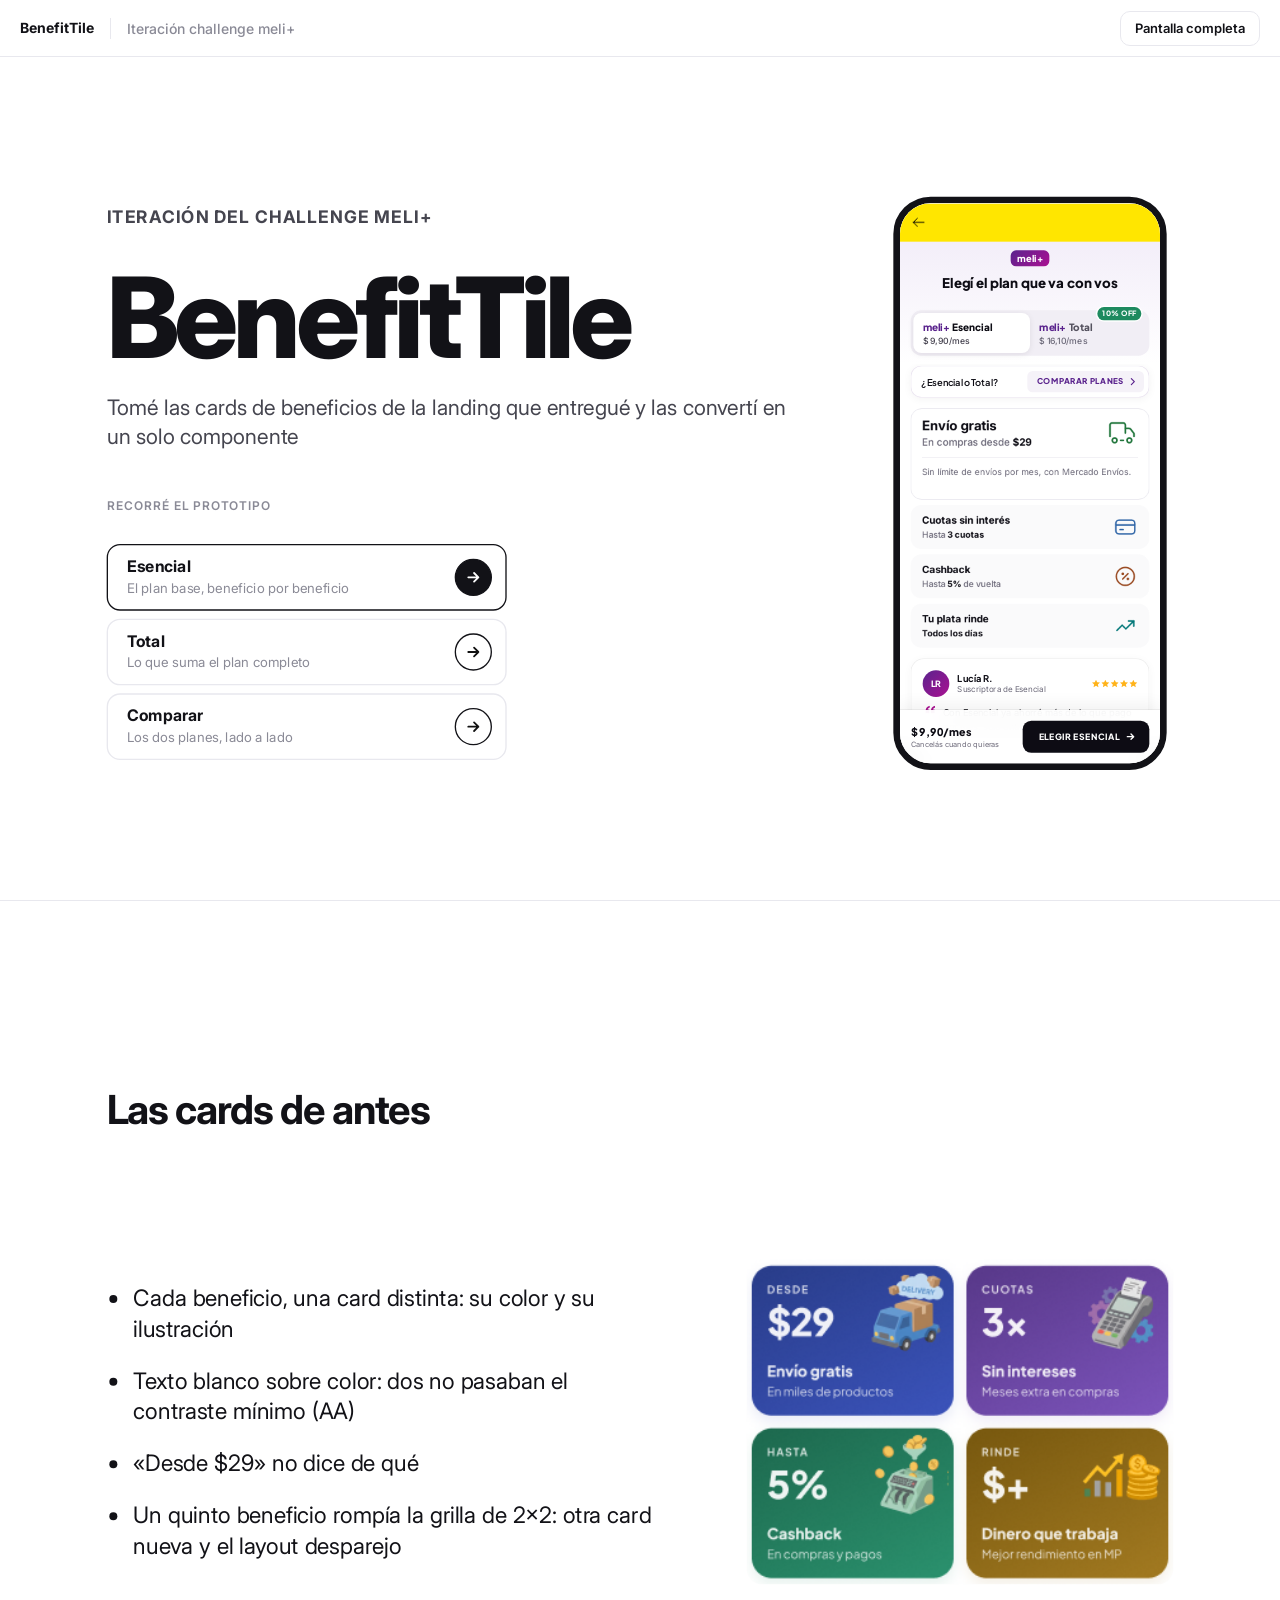
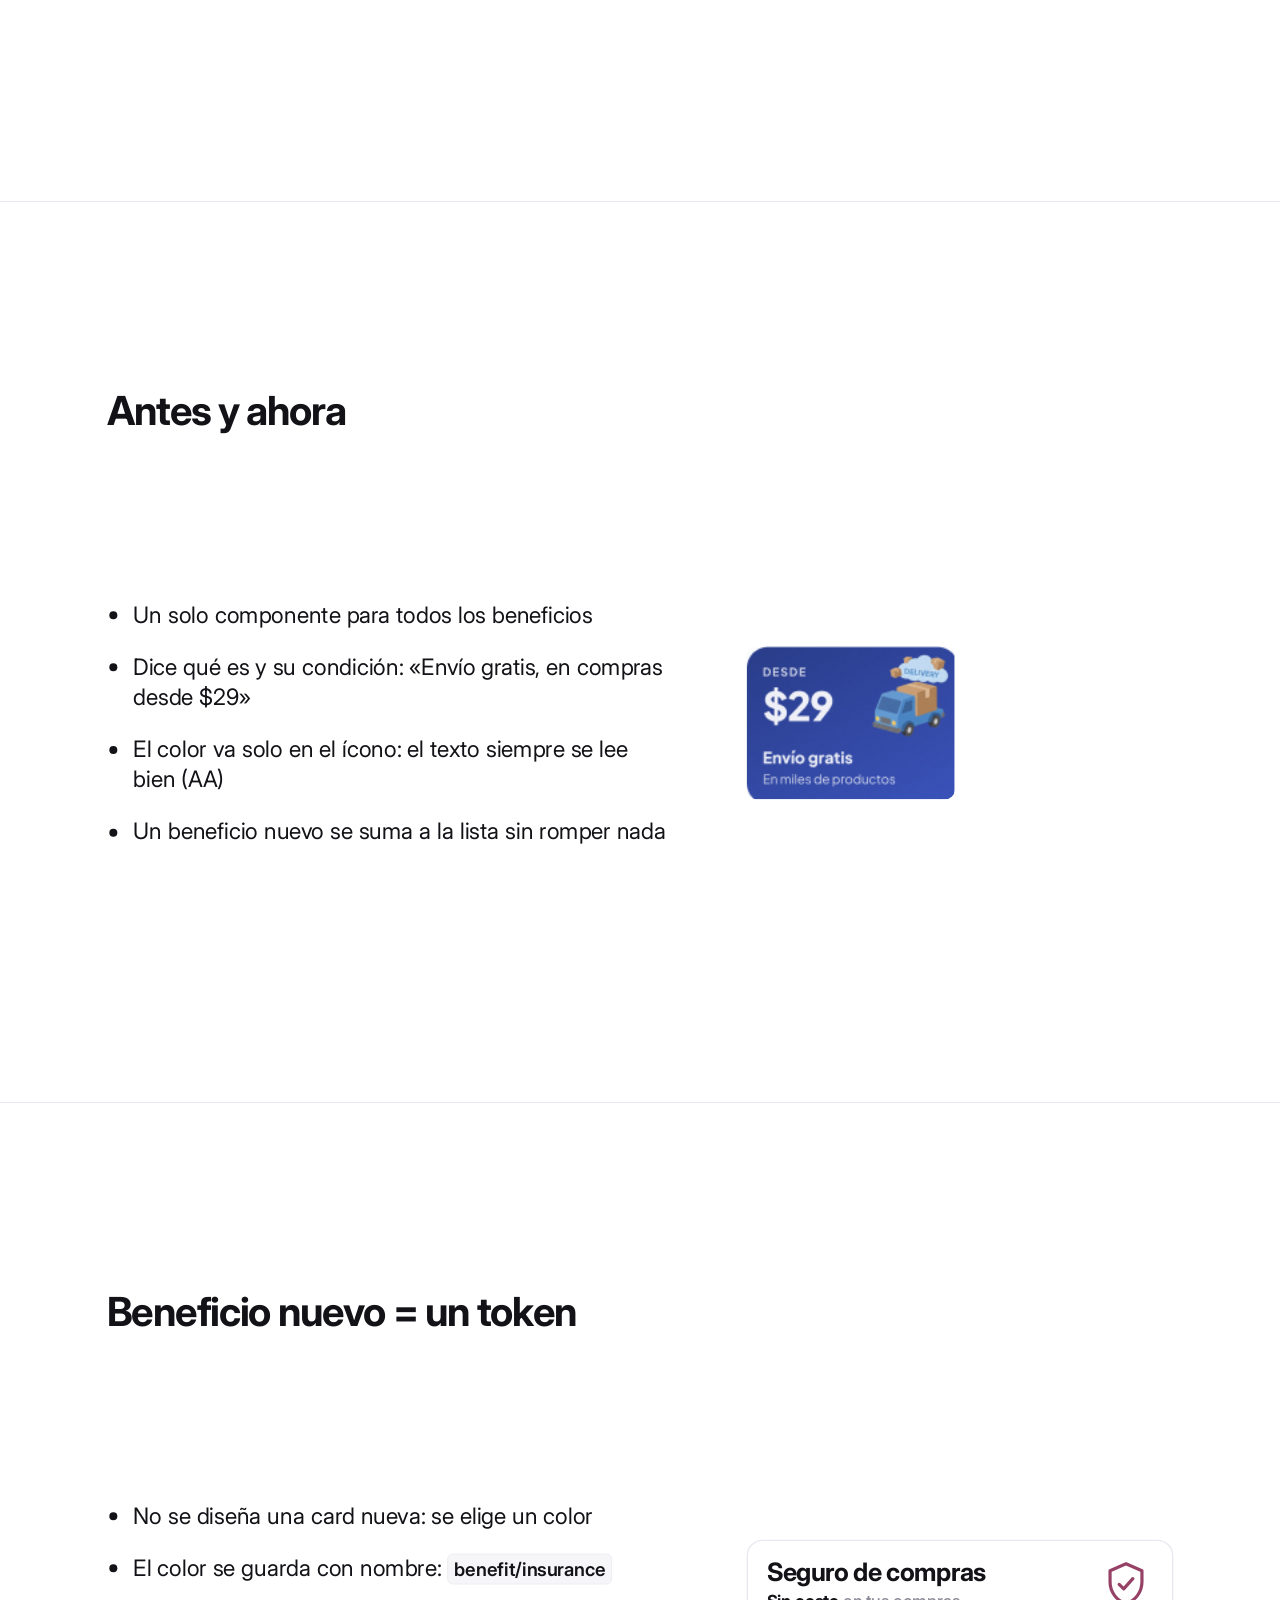
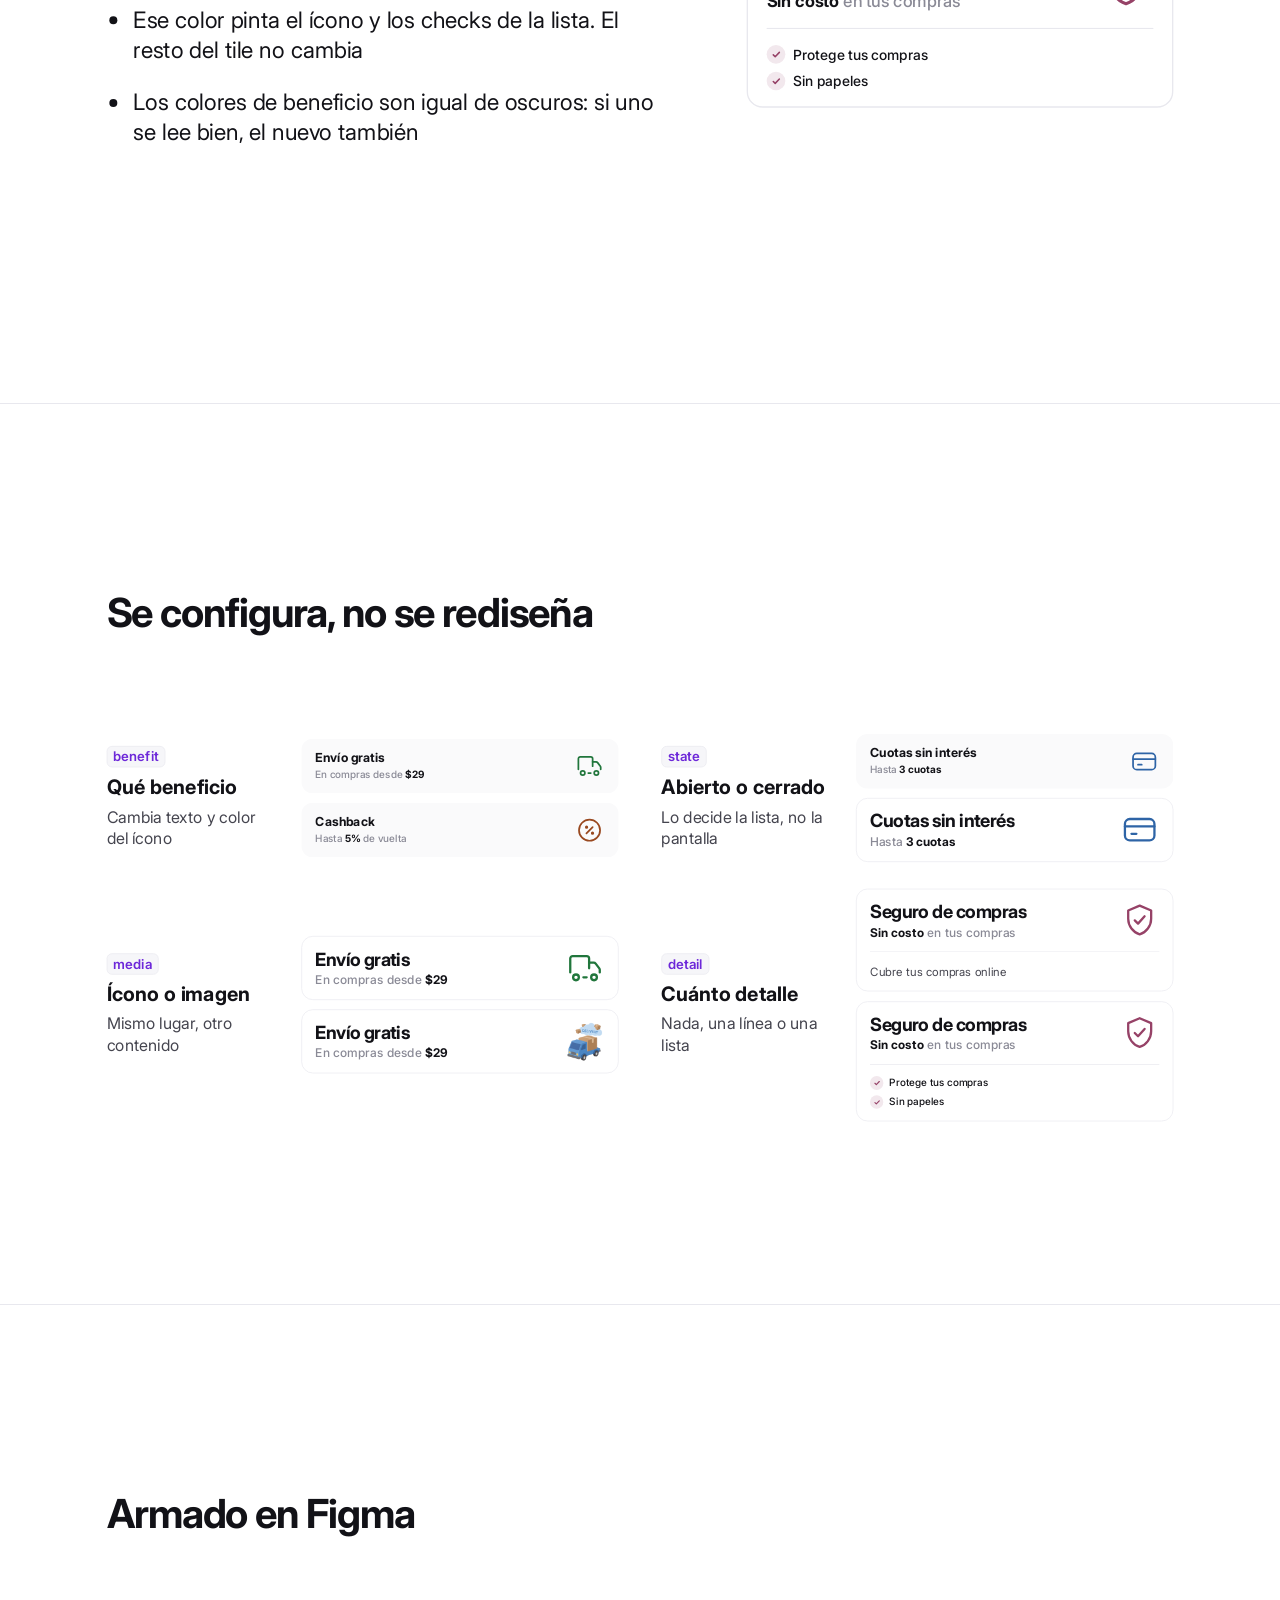
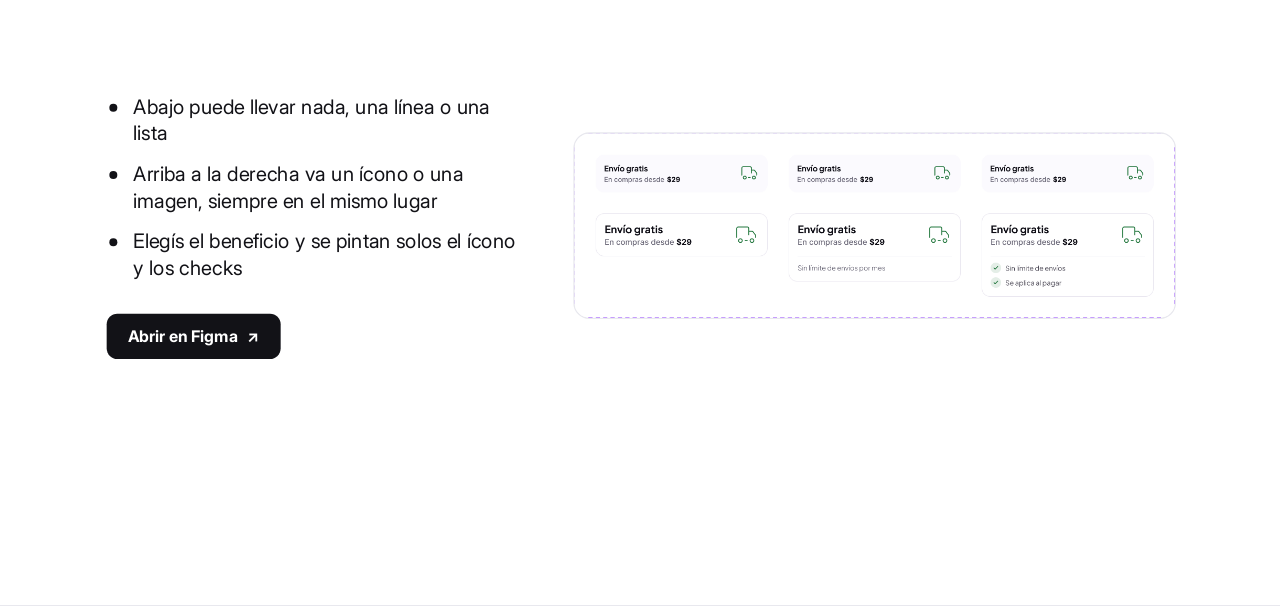
==== commit eae71a96: "Update index.html" ====
--- a/ejercicio-meli/index.html
+++ b/ejercicio-meli/index.html
@@ -1,4 +1,3 @@
-<!doctype html><html><head><meta charset=utf8><meta name=viewport content="width=device-width,initial-scale=1,viewport-fit=cover"><style>:root{color-scheme:light;box-sizing:border-box;padding-top:env(safe-area-inset-top,0px);padding-bottom:env(safe-area-inset-bottom,0px)}html{scroll-padding-top:env(safe-area-inset-top,0px)}body{margin:0;padding:0;font:14px -apple-system,BlinkMacSystemFont,sans-serif;background:#fff;color:#000}img{max-width:100%}[hidden]:not([hidden=until-found i]){display:none!important}</style></head><body>
 <title>meli+ BenefitTile</title>
 <link rel="preconnect" href="https://fonts.googleapis.com"><link rel="preconnect" href="https://fonts.gstatic.com" crossorigin>
 <link rel="stylesheet" href="https://fonts.googleapis.com/css2?family=Inter:wght@400;500;600;700;800&display=swap">
@@ -134,10 +133,12 @@
 .try button{display:flex;align-items:center;justify-content:space-between;gap:24px;padding:20px 20px 20px 28px;border:2px solid var(--line);border-radius:20px;background:#fff;transition:border-color .15s,transform .1s}
 .try button>span{display:flex;flex-direction:column;gap:8px;min-width:0}
 .try button small{font:400 20px/1.2 var(--font);color:var(--muted)}
-.try button::after{content:"→";flex:none;display:grid;place-items:center;width:48px;height:48px;border-radius:50%;background:var(--soft);color:var(--ink);font:600 22px/1 var(--font);transition:transform .15s,background-color .15s}
+.try button::after{content:"";flex:none;width:56px;height:56px;border-radius:50%;box-sizing:border-box;border:2px solid var(--ink);background:#fff url("data:image/svg+xml,%3Csvg xmlns='http://www.w3.org/2000/svg' viewBox='0 0 24 24' fill='none' stroke='%23111' stroke-width='2.5' stroke-linecap='round' stroke-linejoin='round'%3E%3Cpath d='M5 12h14M13 6l6 6-6 6'/%3E%3C/svg%3E") center/26px no-repeat;transition:transform .15s,background-color .15s}
 .try button:hover{border-color:var(--ink)}.try button:hover::after{transform:translateX(4px)}
 .try button:active{transform:scale(.99)}
-.try button.on{border-color:var(--ink)}.try button.on b{color:var(--ink)}.try button.on::after{background:var(--ink);color:#fff}
+.try button.on{border-color:var(--ink)}.try button.on b{color:var(--ink)}.try button.on::after,.try button:hover::after{background:var(--ink) url("data:image/svg+xml,%3Csvg xmlns='http://www.w3.org/2000/svg' viewBox='0 0 24 24' fill='none' stroke='%23fff' stroke-width='2.5' stroke-linecap='round' stroke-linejoin='round'%3E%3Cpath d='M5 12h14M13 6l6 6-6 6'/%3E%3C/svg%3E") center/26px no-repeat}
+.bsub{line-height:1.5;padding-left:16px;border-left:1px solid var(--line);color:var(--muted);font-weight:500;white-space:nowrap;overflow:hidden;text-overflow:ellipsis;min-width:0}
+.kick{margin:0 0 24px;font:700 26px/1.2 var(--font);letter-spacing:.06em;text-transform:uppercase;color:var(--body)}
 .try-h{margin:40px 0 0;font:600 18px/1 var(--font);letter-spacing:.08em;text-transform:uppercase;color:var(--muted)}.try-h+.try{margin-top:16px}
 .vs{gap:16px}.vsb{display:flex;flex-direction:column;align-items:flex-start;gap:16px;width:100%}
 .vst{margin:0;font:700 30px/1.1 var(--font);letter-spacing:-.01em;color:var(--ink)}
@@ -214,27 +215,54 @@
 .flat{display:flex;flex-direction:column;background:#fff;border:2px solid var(--line);border-radius:24px;overflow:hidden}.flat .tl{background:#fff;border-radius:0;border:0;border-bottom:2px solid var(--line)}.flat .tl:last-child{border-bottom:0}
 .rules{display:flex;gap:56px;padding-top:16px;font:500 24px/1 var(--font);color:var(--body)}
 .rules b{font:800 40px/1 var(--font);color:var(--ink);margin-right:10px;letter-spacing:-.02em}
+
+/* entrada escalonada: slides 2, 4 y 5 */
+.og4{position:relative;width:100%;max-width:640px;aspect-ratio:336/256}
+.og4 .q{position:absolute;inset:0;background:var(--src) 0 0/100% 100% no-repeat;border-radius:24px}
+.q1{clip-path:inset(0 50% 50% 0)}.q2{clip-path:inset(0 0 50% 50%)}.q3{clip-path:inset(50% 50% 0 0)}.q4{clip-path:inset(50% 0 0 50%)}
+@keyframes qin{from{opacity:0;transform:translateY(28px) scale(.96)}to{opacity:1;transform:none}}
+.slide.play .og4 .q,#nuevo.play .aft>.tl,#nuevo.play .tl-d li,#escala.play .pvc{animation:qin .7s cubic-bezier(.22,.8,.24,1) backwards}
+.slide.play .og4 .q2,#escala.play .pvc:nth-child(2){animation-delay:.12s}.slide.play .og4 .q3,#escala.play .pvc:nth-child(3){animation-delay:.24s}.slide.play .og4 .q4,#escala.play .pvc:nth-child(4){animation-delay:.36s}
+#nuevo.play .tl-d li:nth-child(1){animation-delay:.3s}#nuevo.play .tl-d li:nth-child(2){animation-delay:.42s}#nuevo.play .tl-d li:nth-child(3){animation-delay:.54s}
+/* antes y ahora */
+.anba{gap:16px;align-items:flex-start}
+.anba-lab{display:grid;overflow:hidden}.anba-lab .vst{grid-area:1/1;transition:opacity .35s cubic-bezier(.22,1,.36,1),transform .45s cubic-bezier(.22,1,.36,1)}
+.anba .t2{opacity:0;transform:translateY(60%)}.anba.now .t1{opacity:0;transform:translateY(-60%)}.anba.now .t2{opacity:1;transform:none}
+.anba-st{display:grid;width:100%}.anba-st>*{grid-area:1/1;align-self:start}
+.anba .old{width:312px;border-radius:14px;transition:opacity .45s ease,filter .45s ease,transform .45s cubic-bezier(.22,1,.36,1)}
+.slide.play .anba .old{animation:qin .7s cubic-bezier(.22,.8,.24,1) backwards}
+.anba.now .old{opacity:0;filter:blur(8px);transform:scale(.96)}
+.anba .new{position:relative;width:100%;max-width:560px;visibility:hidden}.anba.now .new{visibility:visible}.new .tl{width:100%}
+.anba-re{all:unset;cursor:pointer;margin-top:8px;font:500 20px/1 var(--font);color:var(--muted);opacity:0;transition:opacity .4s,color .15s;pointer-events:none}
+.anba-re.on{opacity:1;pointer-events:auto}.anba-re::before{content:"↻ "}.anba-re:hover{color:var(--ink)}.anba-re:focus-visible{outline:2px solid var(--accent);outline-offset:4px}
+.fgw{position:relative;display:flex;flex-direction:column;align-items:flex-start;gap:8px}
+/* capa que dibuja el componente mientras "se genera" */
+.gen{position:absolute;pointer-events:none;z-index:2}
+.gen-dots{position:absolute;inset:-40px;background:radial-gradient(circle,rgba(109,40,217,.35) 1.2px,transparent 1.6px) 0 0/14px 14px;-webkit-mask:radial-gradient(circle at 50% 50%,#000 calc(var(--r,0) * 1px),transparent calc(var(--r,0) * 1px + 60px));mask:radial-gradient(circle at 50% 50%,#000 calc(var(--r,0) * 1px),transparent calc(var(--r,0) * 1px + 60px))}
+.gen svg{position:absolute;inset:0;overflow:visible}
+.gen-scan{position:absolute;left:-12px;right:-12px;height:2px;background:linear-gradient(90deg,transparent,var(--accent) 12%,var(--accent) 88%,transparent);box-shadow:0 0 18px 4px rgba(109,40,217,.35);opacity:0}
+@media (prefers-reduced-motion:reduce){.slide.play .og4 .q,#nuevo.play .aft>.tl,#nuevo.play .tl-d li,#escala.play .pvc,.slide.play .anba .old{animation:none!important}.anba .old,.anba .t1{display:none}.anba .t2{opacity:1;transform:none}.anba .new{visibility:visible}.anba-re{display:none}}
 </style>
-<header class="bar"><strong>BenefitTile</strong><span class="count" id="count" hidden></span><span class="sp"></span><button type="button" id="fs">Pantalla completa</button></header>
+<header class="bar"><strong>BenefitTile</strong><span class="bsub">Iteración challenge meli+</span><span class="count" id="count" hidden></span><span class="sp"></span><button type="button" id="fs">Pantalla completa</button></header>
 <main class="deck">
-<section class="slide" id="inicio" aria-label="Portada"><div class="stage"><div class="canvas"><div class="cover"><div class="cv-l"><h1>BenefitTile</h1>
-<p class="txt">Un componente para todos los beneficios de meli+</p>
+<section class="slide" id="inicio" aria-label="Portada"><div class="stage"><div class="canvas"><div class="cover"><div class="cv-l"><p class="kick">Iteración del challenge meli+</p><h1>BenefitTile</h1>
+<p class="txt">Tomé las cards de beneficios de la landing que entregué y las convertí en un solo componente</p>
 <p class="try-h">Recorré el prototipo</p><div class="try" role="group" aria-label="Ir a un paso del prototipo"><button type="button" class="on" data-step="1"><span><b>Esencial</b><small>El plan base, beneficio por beneficio</small></span></button><button type="button" data-step="2"><span><b>Total</b><small>Lo que suma el plan completo</small></span></button><button type="button" data-step="4"><span><b>Comparar</b><small>Los dos planes, lado a lado</small></span></button></div></div>
 <div class="phone"><div class="loading" id="proto-loading">Cargando prototipo…</div><iframe id="proto" title="Prototipo navegable de la landing meli+"></iframe></div></div></div></div></section>
 <section class="slide" id="porque" aria-label="Antes"><div class="stage"><div class="canvas"><h2>Las cards de antes</h2>
 <div class="two rev"><ul class="pts"><li>Cada beneficio, una card distinta: su color y su ilustración</li><li>Texto blanco sobre color: dos no pasaban el contraste mínimo (AA)</li><li>«Desde $29» no dice de qué</li><li>Un quinto beneficio rompía la grilla de 2×2: otra card nueva y el layout desparejo</li></ul>
-<div class="aft"><img class="orig" src="[data-uri]" alt="Las cuatro cards de beneficios de color del diseño original"></div></div></div></div></section>
+<div class="aft"><div class="og4" style="--src:url([data-uri]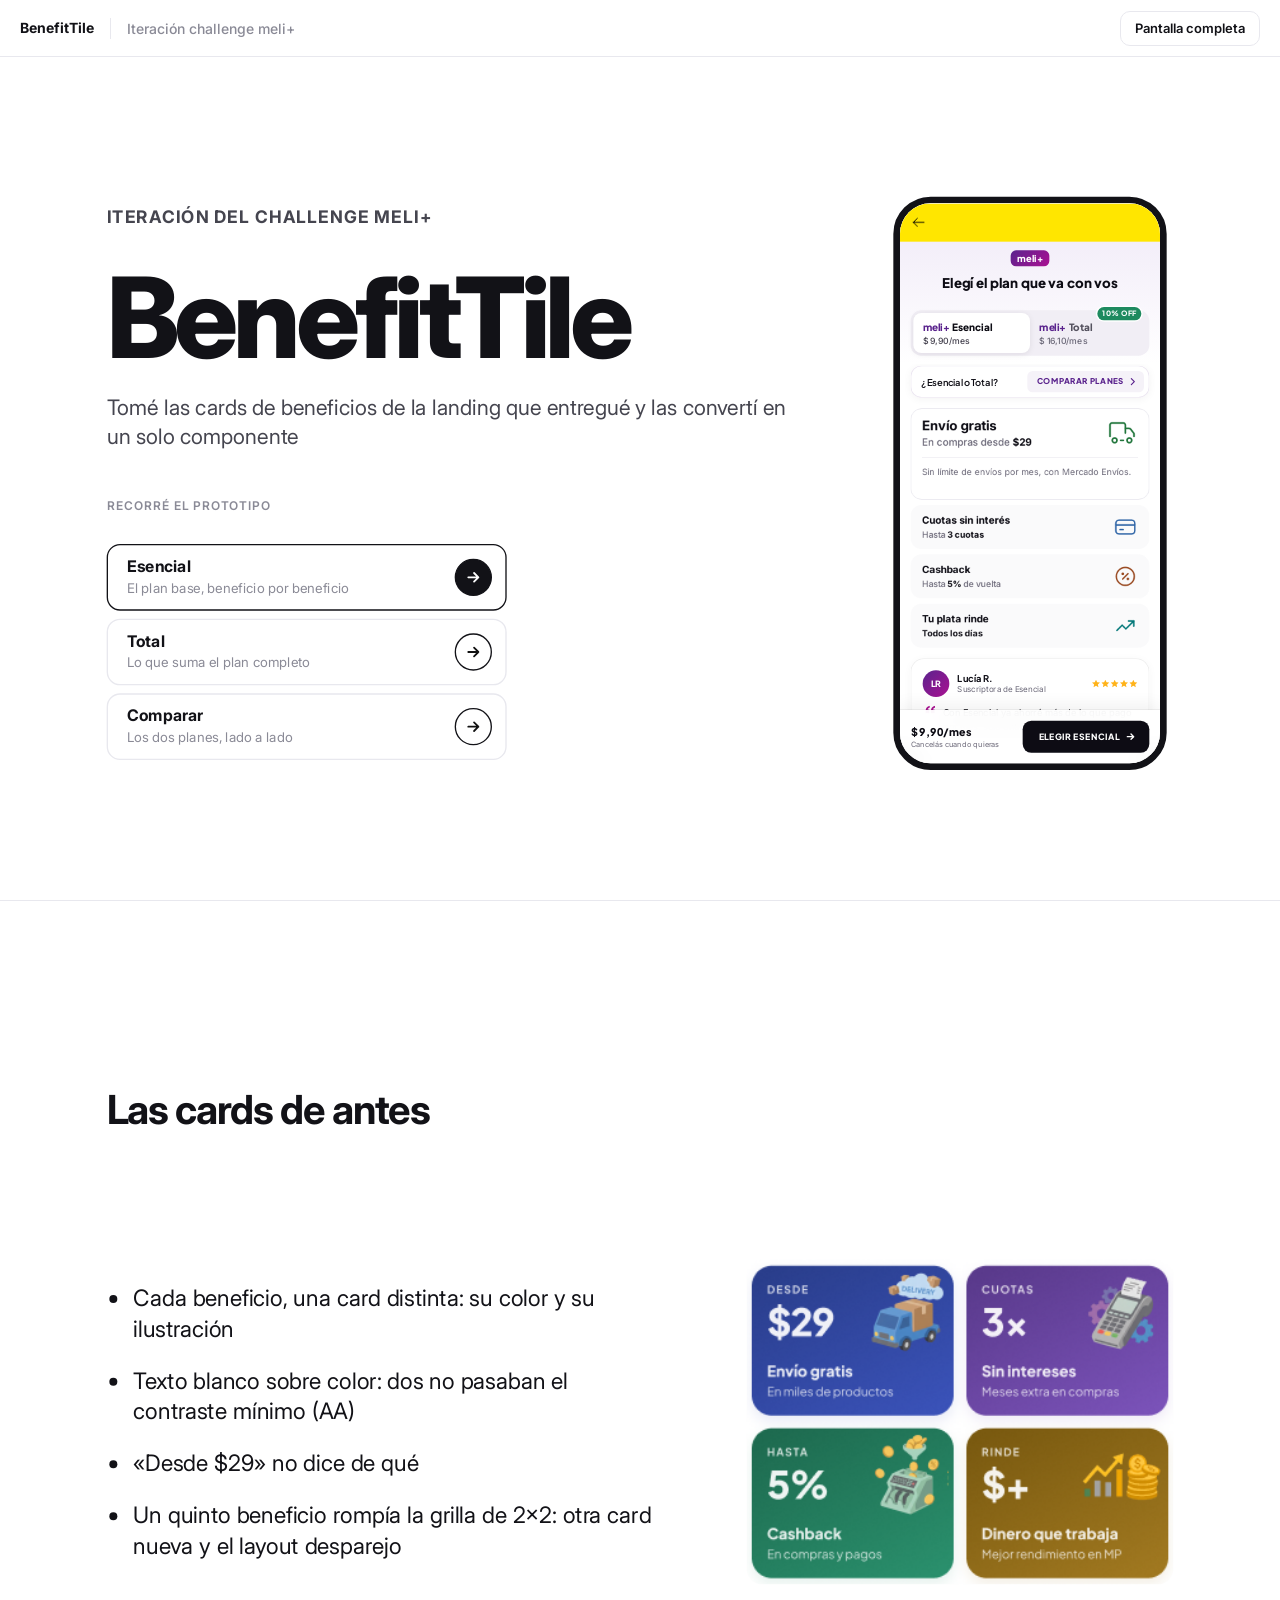
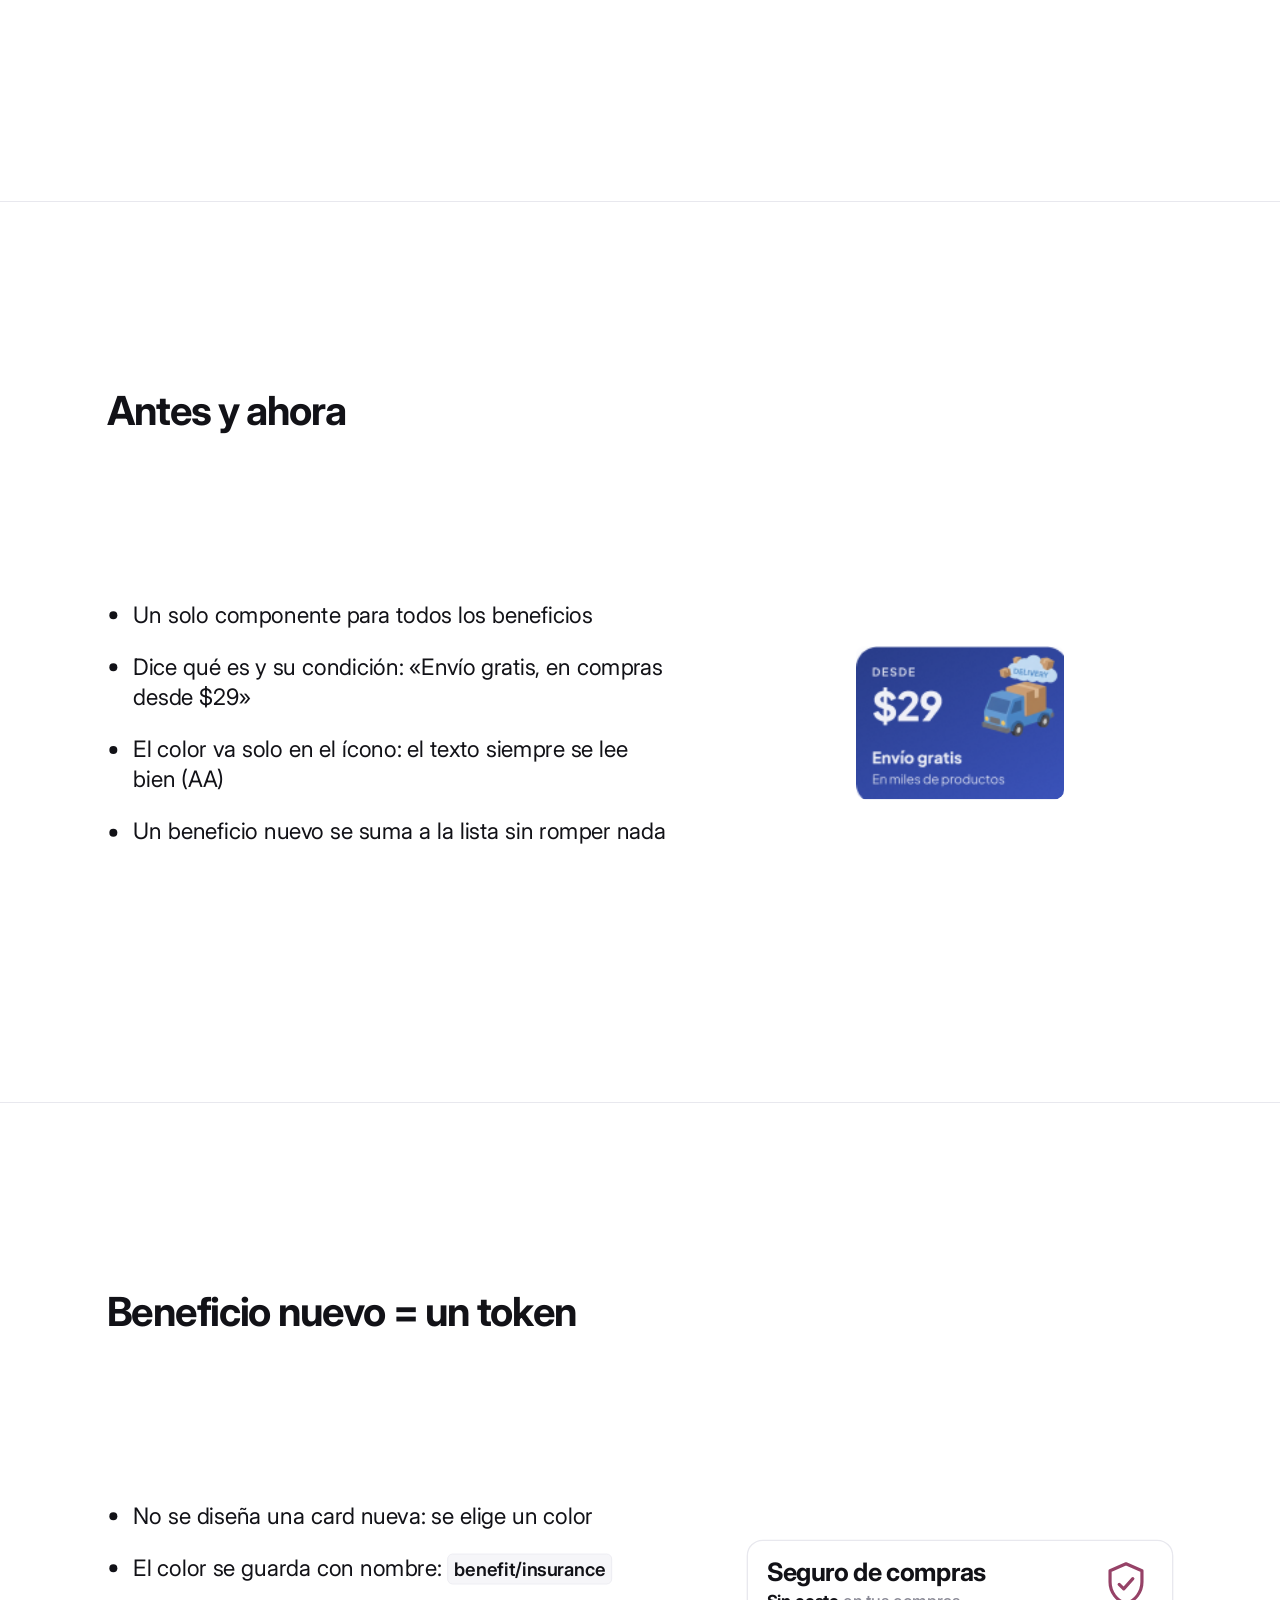
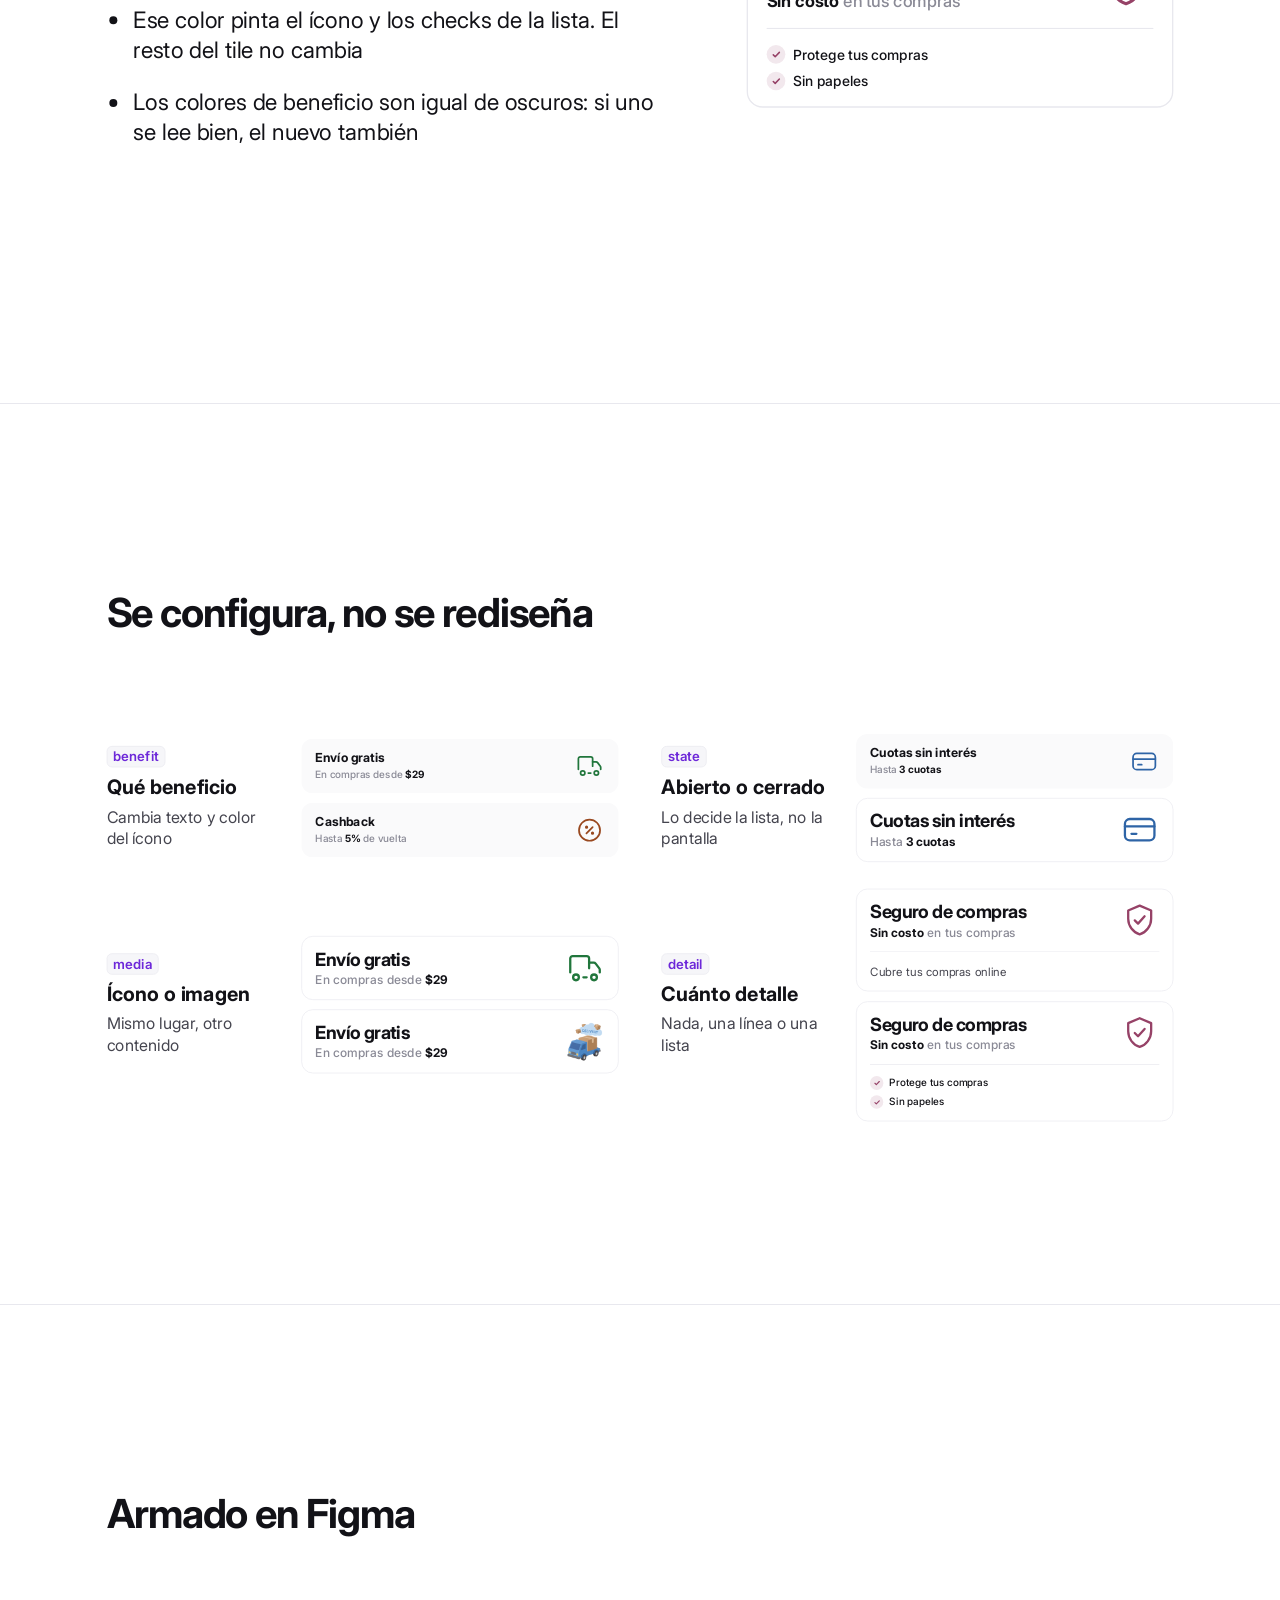
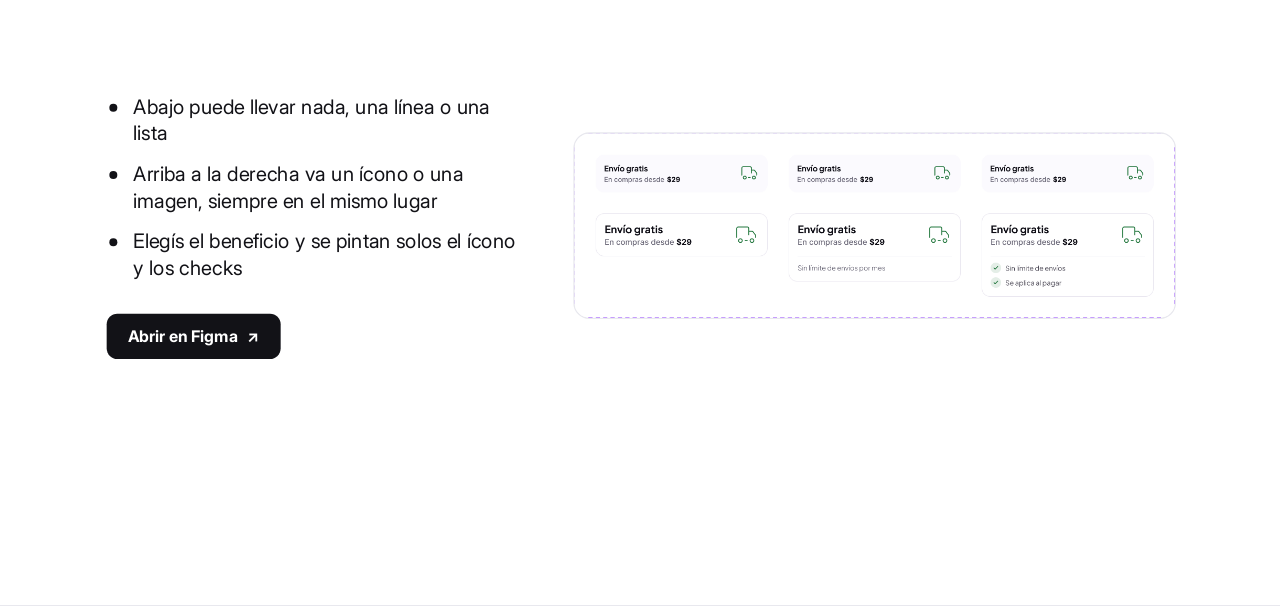
==== commit abb58813: "Update index.html" ====
--- a/ejercicio-meli/index.html
+++ b/ejercicio-meli/index.html
@@ -1,3 +1,4 @@
+<!doctype html><html><head><meta charset=utf8><meta name=viewport content="width=device-width,initial-scale=1,viewport-fit=cover"><style>:root{color-scheme:light;box-sizing:border-box;padding-top:env(safe-area-inset-top,0px);padding-bottom:env(safe-area-inset-bottom,0px)}html{scroll-padding-top:env(safe-area-inset-top,0px)}body{margin:0;padding:0;font:14px -apple-system,BlinkMacSystemFont,sans-serif;background:#fff;color:#000}img{max-width:100%}[hidden]:not([hidden=until-found i]){display:none!important}</style></head><body>
 <title>meli+ BenefitTile</title>
 <link rel="preconnect" href="https://fonts.googleapis.com"><link rel="preconnect" href="https://fonts.gstatic.com" crossorigin>
 <link rel="stylesheet" href="https://fonts.googleapis.com/css2?family=Inter:wght@400;500;600;700;800&display=swap">
@@ -225,13 +226,13 @@
 .slide.play .og4 .q2,#escala.play .pvc:nth-child(2){animation-delay:.12s}.slide.play .og4 .q3,#escala.play .pvc:nth-child(3){animation-delay:.24s}.slide.play .og4 .q4,#escala.play .pvc:nth-child(4){animation-delay:.36s}
 #nuevo.play .tl-d li:nth-child(1){animation-delay:.3s}#nuevo.play .tl-d li:nth-child(2){animation-delay:.42s}#nuevo.play .tl-d li:nth-child(3){animation-delay:.54s}
 /* antes y ahora */
-.anba{gap:16px;align-items:flex-start}
+.anba{gap:16px;align-items:stretch;width:100%}
 .anba-lab{display:grid;overflow:hidden}.anba-lab .vst{grid-area:1/1;transition:opacity .35s cubic-bezier(.22,1,.36,1),transform .45s cubic-bezier(.22,1,.36,1)}
 .anba .t2{opacity:0;transform:translateY(60%)}.anba.now .t1{opacity:0;transform:translateY(-60%)}.anba.now .t2{opacity:1;transform:none}
-.anba-st{display:grid;width:100%}.anba-st>*{grid-area:1/1;align-self:start}
+.anba-st{display:grid;width:100%;justify-items:center;align-items:center}.anba-st>*{grid-area:1/1}
 .anba .old{width:312px;border-radius:14px;transition:opacity .45s ease,filter .45s ease,transform .45s cubic-bezier(.22,1,.36,1)}
 .slide.play .anba .old{animation:qin .7s cubic-bezier(.22,.8,.24,1) backwards}
-.anba.now .old{opacity:0;filter:blur(8px);transform:scale(.96)}
+.anba.now .old{visibility:hidden}
 .anba .new{position:relative;width:100%;max-width:560px;visibility:hidden}.anba.now .new{visibility:visible}.new .tl{width:100%}
 .anba-re{all:unset;cursor:pointer;margin-top:8px;font:500 20px/1 var(--font);color:var(--muted);opacity:0;transition:opacity .4s,color .15s;pointer-events:none}
 .anba-re.on{opacity:1;pointer-events:auto}.anba-re::before{content:"↻ "}.anba-re:hover{color:var(--ink)}.anba-re:focus-visible{outline:2px solid var(--accent);outline-offset:4px}
@@ -1430,11 +1431,24 @@
     if(now-t0>=T)return end();raf=requestAnimationFrame(frame);}
   raf=requestAnimationFrame(frame);safety=setTimeout(end,T+300); // si no hay cuadros (pestaña oculta), igual termina
   return el.__gen={cancel:end,finished};};})();
+/* La card vieja se desintegra: se parte en granos que se van hacia la derecha y se apagan, de izquierda a derecha */
+function dissolve(img,D=750){const W=img.offsetWidth,H=img.offsetHeight,host=img.offsetParent;if(!host||!W)return;
+  const k=2,c=document.createElement("canvas");c.width=W*k;c.height=H*k;Object.assign(c.style,{position:"absolute",left:img.offsetLeft+"px",top:img.offsetTop+"px",width:W+"px",height:H+"px",pointerEvents:"none",zIndex:2});
+  const x=c.getContext("2d"),r=parseFloat(getComputedStyle(img).borderRadius)||0;x.save();x.beginPath();x.roundRect(0,0,W*k,H*k,r*k);x.clip();x.drawImage(img,0,0,W*k,H*k);x.restore();
+  let px;try{px=x.getImageData(0,0,W*k,H*k).data;}catch(e){return;}
+  const B=4*k,ps=[];for(let y=0;y<H*k;y+=B)for(let xx=0;xx<W*k;xx+=B){const i=((y+B/2|0)*W*k+(xx+B/2|0))*4;if(px[i+3]<20)continue;
+    ps.push({x:xx,y,c:`rgb(${px[i]},${px[i+1]},${px[i+2]})`,d:xx/(W*k)*.45+Math.random()*.15,vx:(40+Math.random()*90)*k,vy:(-50+Math.random()*60)*k});}
+  host.appendChild(c);img.style.visibility="hidden";const t0=performance.now();let raf;
+  const end=()=>{cancelAnimationFrame(raf);c.remove();};setTimeout(end,D+200);
+  (function f(now){const p=(now-t0)/D;x.clearRect(0,0,c.width,c.height);
+    for(const q of ps){const t=Math.max(0,Math.min(1,(p-q.d)/.4));if(t>=1)continue;const e=t*t;x.globalAlpha=1-t;x.fillStyle=q.c;x.fillRect(q.x+q.vx*e,q.y+q.vy*e,B*(1-t*.5),B*(1-t*.5));}
+    if(p<1.05)raf=requestAnimationFrame(f);else end();})(t0);}
 (()=>{const reduce=()=>matchMedia("(prefers-reduced-motion: reduce)").matches;let timers=[];
 const later=(f,ms)=>timers.push(setTimeout(f,ms));const clear=()=>{timers.forEach(clearTimeout);timers=[];};
 const runs={
-  decisiones(s){const b=s.querySelector(".anba"),tl=s.querySelector(".new .tl");b.classList.remove("now");if(tl.__gen)tl.__gen.cancel();if(reduce())return;
-    later(()=>{b.classList.add("now");tl.style.opacity="0";},2200);later(()=>genTile(tl,2400),2600);},
+  decisiones(s){const b=s.querySelector(".anba"),tl=s.querySelector(".new .tl"),old=s.querySelector(".old");b.classList.remove("now");old.style.visibility="";if(tl.__gen)tl.__gen.cancel();if(reduce())return;
+    later(()=>dissolve(old,750),1400);
+    later(()=>{b.classList.add("now");tl.style.opacity="0";genTile(tl,2400);},2000);},
   figma(s){const im=s.querySelector(".fset");if(reduce())return;im.style.opacity="0";later(()=>genTile(im,2600),250);}};
 const ss=[...document.querySelectorAll("#porque,#decisiones,#nuevo,#escala,#figma")];
 const play=s=>{s.classList.remove("play");void s.offsetWidth;s.classList.add("play");runs[s.id]&&runs[s.id](s);};
@@ -1442,3 +1456,4 @@
 ss.forEach(s=>io.observe(s));
 })();
 </script>
+</body></html>
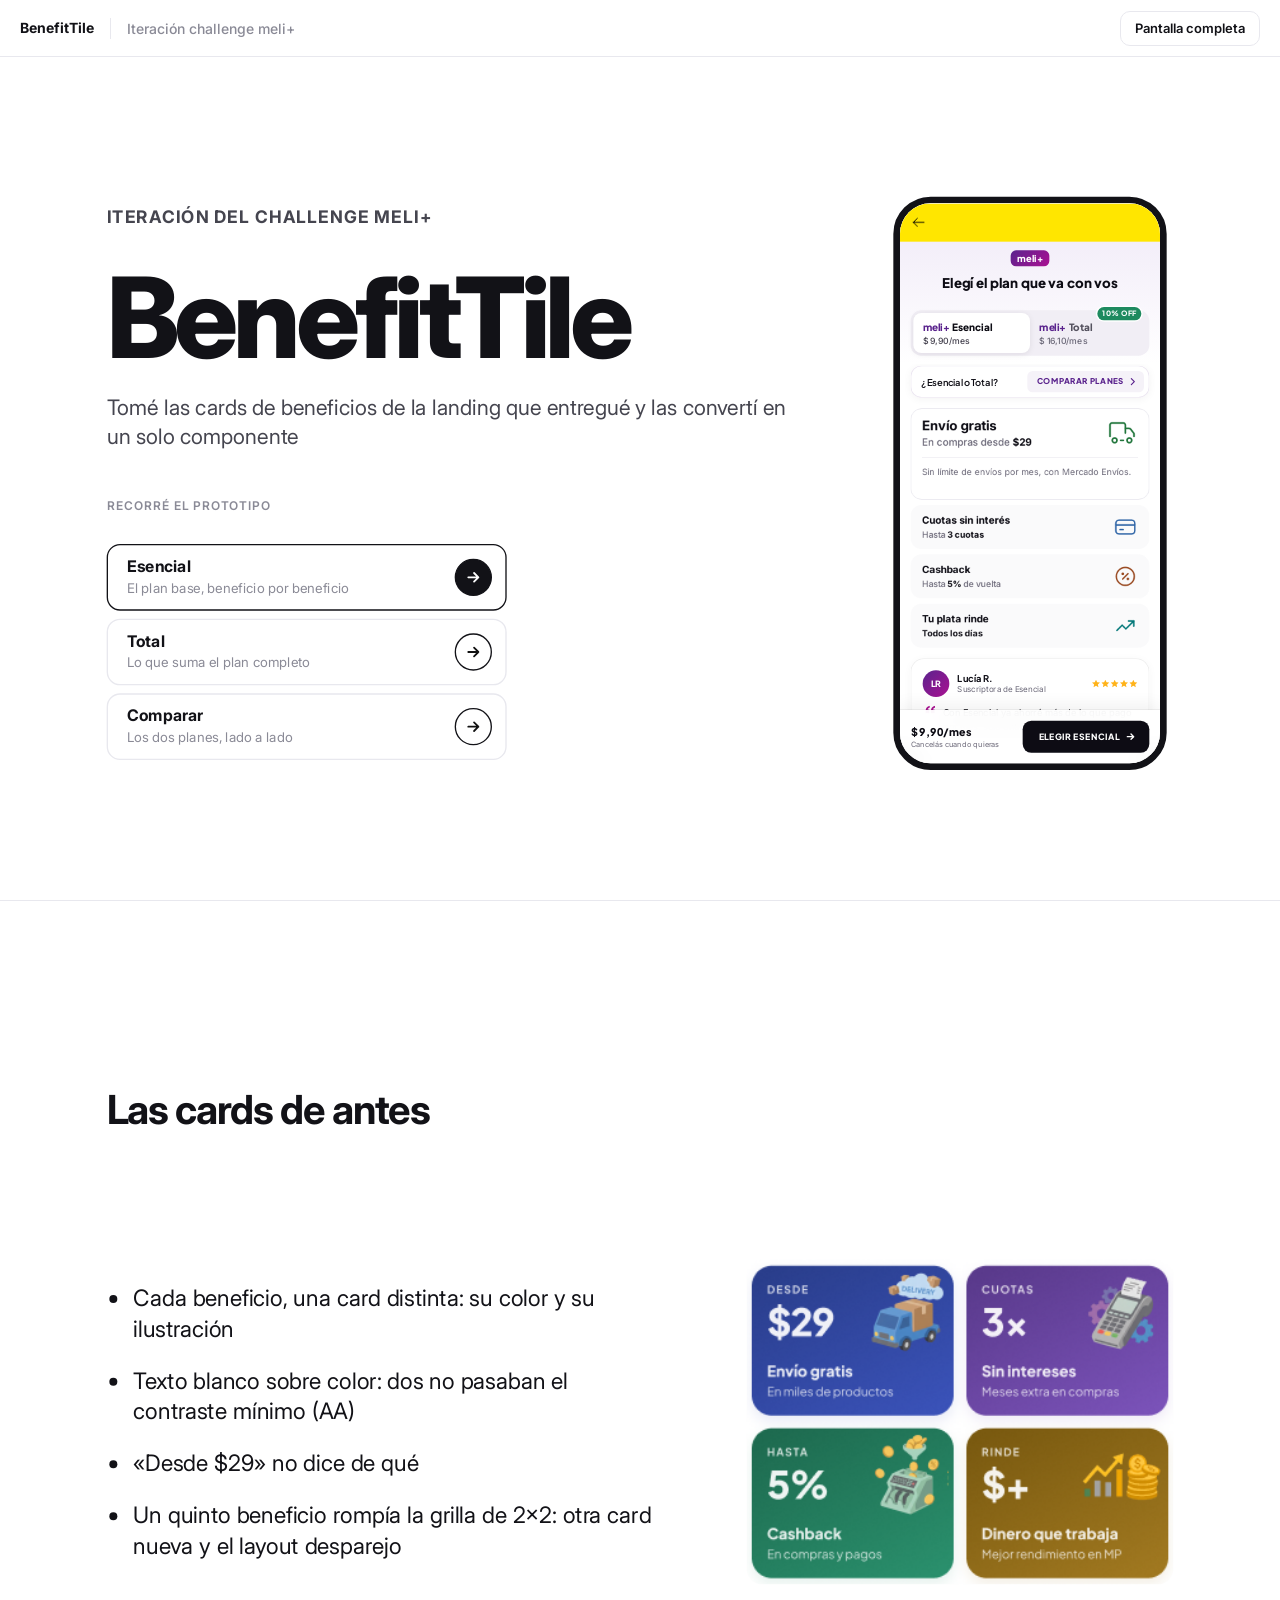
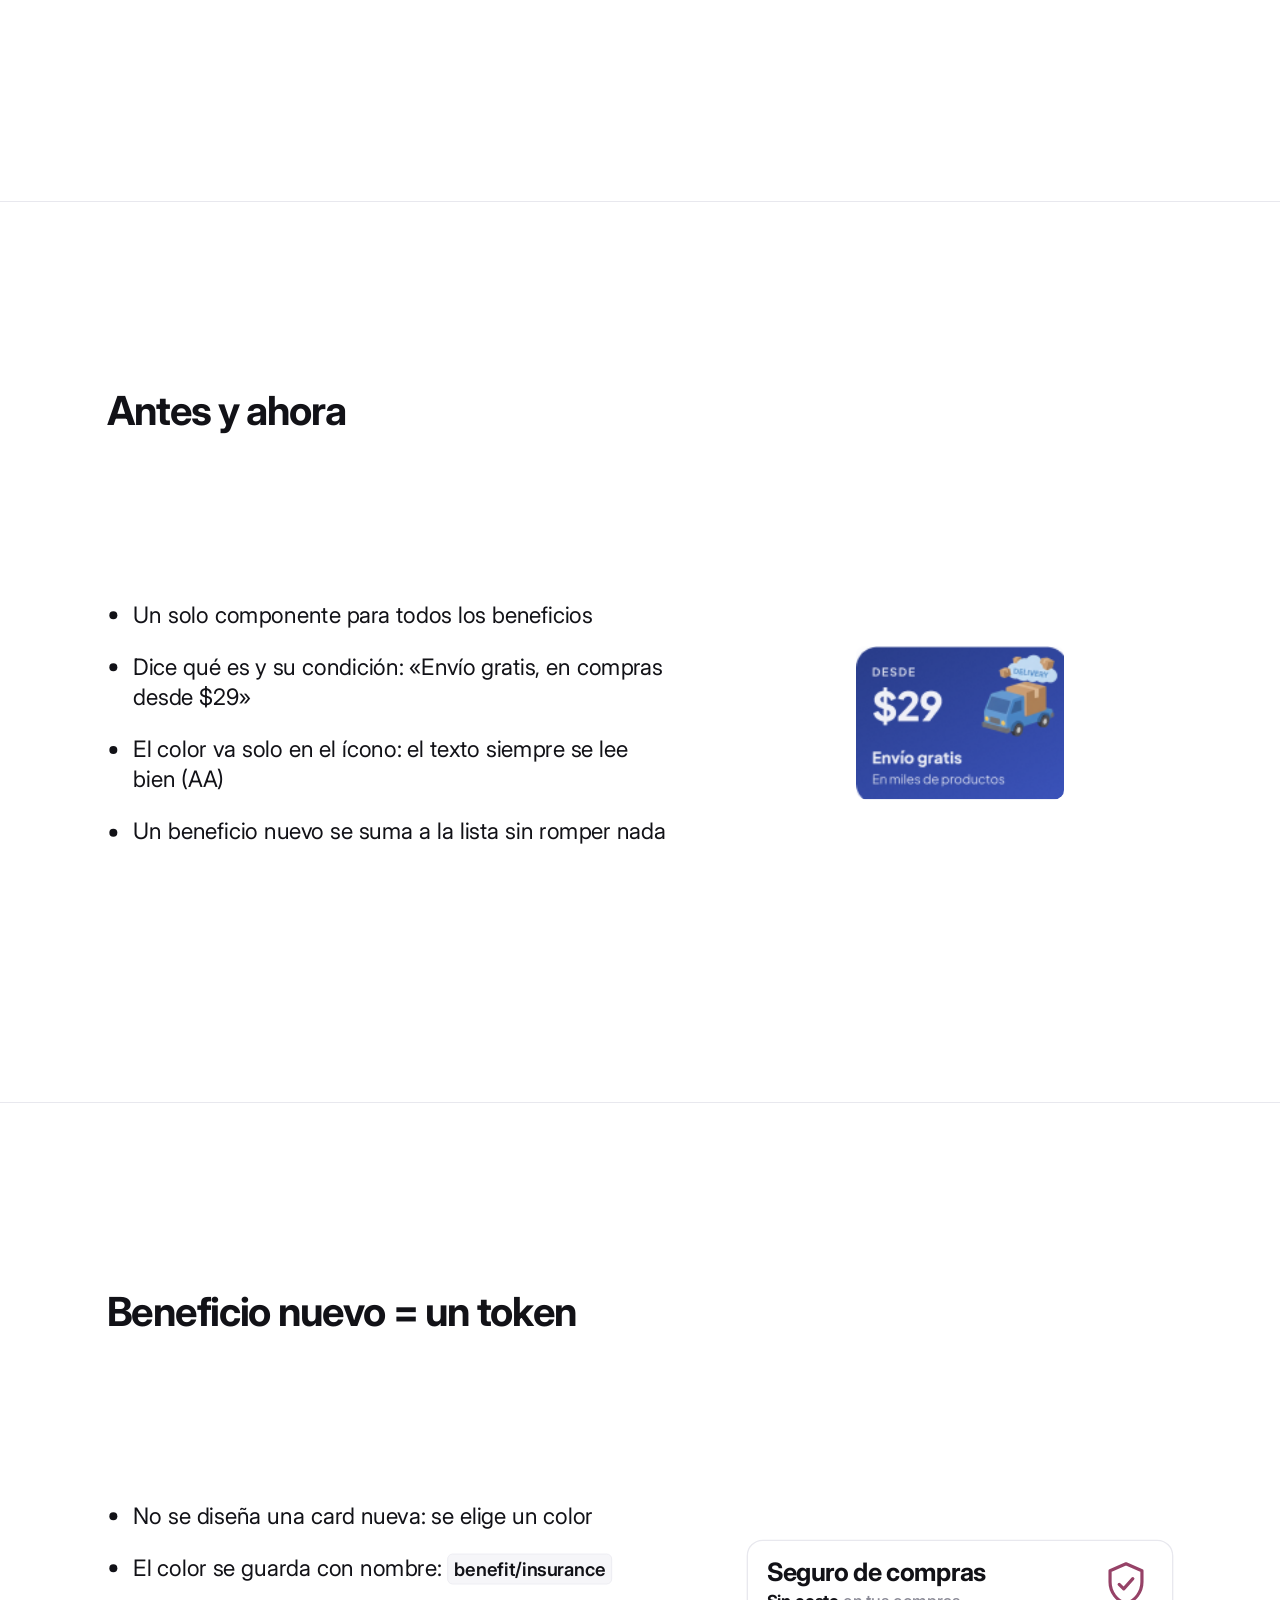
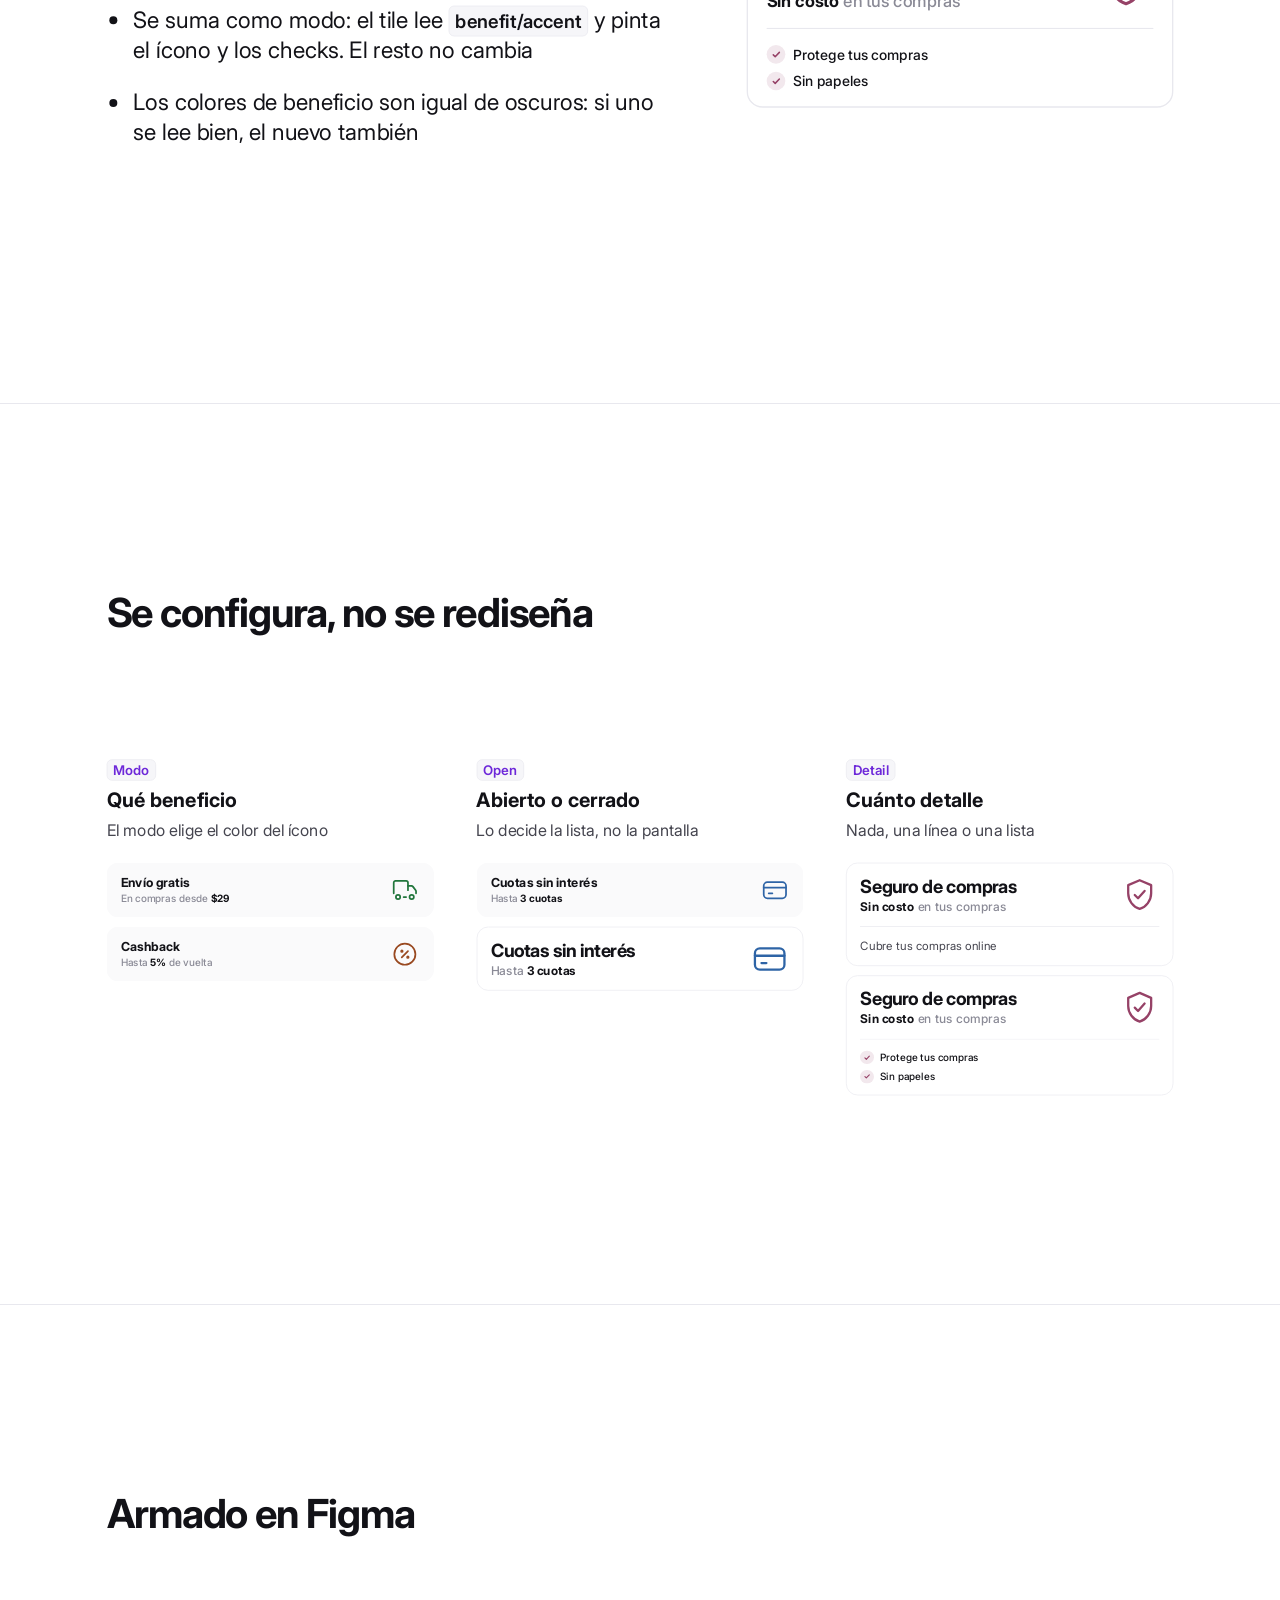
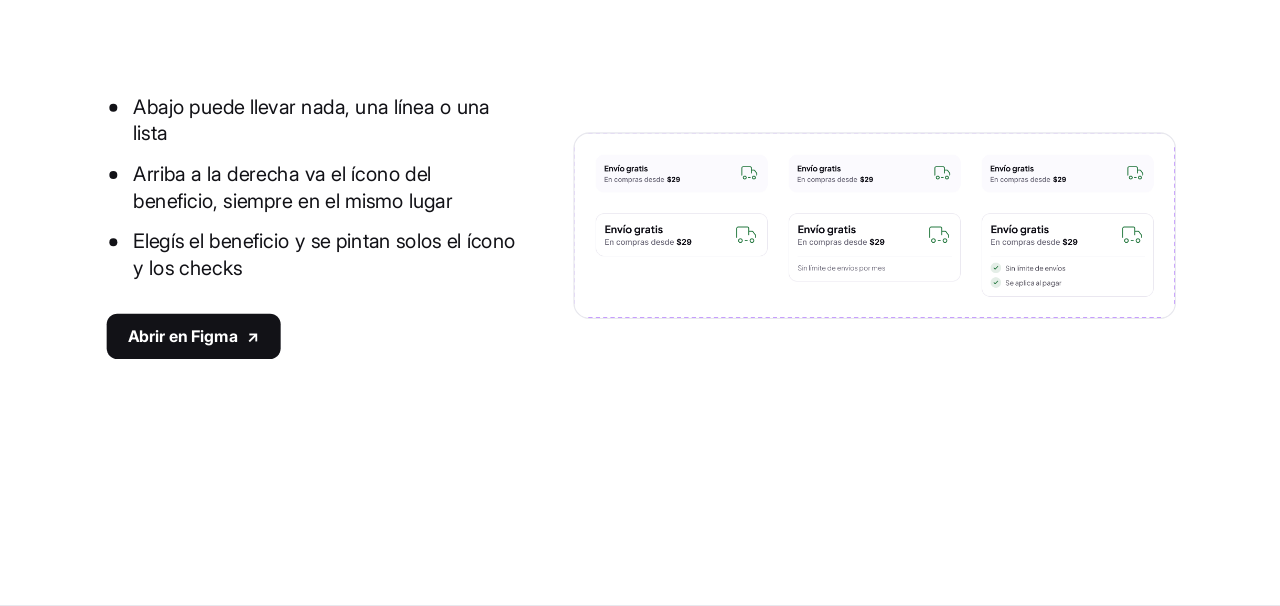
==== commit a20be3a1: "Add files via upload" ====
--- a/ejercicio-meli/index.html
+++ b/ejercicio-meli/index.html
@@ -173,10 +173,10 @@
 .pvc>b{font:700 30px/1.15 var(--font)}
 .pvc p{margin:0;font:400 24px/1.35 var(--font);color:var(--body)}
 .pvv{flex:none;height:390px;display:flex;align-items:center;border:2px solid var(--line);border-radius:24px;padding:20px;overflow:hidden;margin:8px 0 4px}
-.pvg{grid-template-columns:repeat(2,minmax(0,1fr));column-gap:64px;row-gap:40px;flex:1;min-height:0;align-content:center}
-.pvc{display:grid;grid-template-columns:260px minmax(0,1fr);gap:32px;align-items:center}
+.pvg{grid-template-columns:repeat(3,minmax(0,1fr));column-gap:64px;row-gap:40px;flex:1;min-height:0;align-content:center;align-items:start}
+.pvc{display:flex;flex-direction:column;gap:32px;align-items:stretch}
 .pvt{display:flex;flex-direction:column;gap:12px;min-width:0}
-.pvc .pvv{height:auto;min-height:0;align-self:center;margin:0;padding:0;border:0;border-radius:0;overflow:visible}
+.pvc .pvv{height:auto;min-height:0;align-self:stretch;margin:0;padding:0;border:0;border-radius:0;overflow:visible}
 .fset{display:block;width:100%;border-radius:24px;border:2px solid var(--line)}
 .fg{display:grid;grid-template-columns:minmax(0,1fr) 900px;gap:80px;flex:1;min-height:0;align-items:center}.fgl{display:flex;flex-direction:column;gap:48px;align-items:flex-start}.fg .pts{gap:20px}.fg .pts li{font-size:30px}
 .fgo{flex:none;display:inline-flex;align-items:center;gap:14px;padding:22px 32px;border-radius:16px;background:var(--ink);color:#fff;font:700 24px/1 var(--font);text-decoration:none}
@@ -257,12 +257,12 @@
 <div class="two rev"><ul class="pts"><li>Un solo componente para todos los beneficios</li><li>Dice qué es y su condición: «Envío gratis, en compras desde $29»</li><li>El color va solo en el ícono: el texto siempre se lee bien (AA)</li><li>Un beneficio nuevo se suma a la lista sin romper nada</li></ul>
 <div class="aft anba"><div class="anba-st"><img class="old" src="[data-uri]" alt="Card de envío gratis del diseño original, azul con ilustración"><div class="new"><article class="tl open" style="--h:#21763C"><div class="tl-h"><div class="tl-tx"><b class="tl-t">Envío gratis</b><span class="tl-c">En compras desde <b>$29</b></span></div><span class="tl-m"><svg viewBox="0 0 24 24" fill="none" stroke="currentColor" stroke-width="1.75" stroke-linecap="round" stroke-linejoin="round"><path d="M3 14.5V6A1.5 1.5 0 0 1 4.5 4.5h8.5A1.5 1.5 0 0 1 14.5 6v6"/><path d="M14.5 8.5h2.8a1.5 1.5 0 0 1 1.2.6l2.2 2.9a1.5 1.5 0 0 1 .3.9v1.6"/><path d="M11 17.5h2"/><circle class="a" cx="6.5" cy="17.5" r="1.75"/><circle class="a" cx="17.5" cy="17.5" r="1.75"/></svg></span></div><div class="tl-d"><div><p>Sin límite de envíos por mes</p></div></div></article></div></div></div></div></div></div></section>
 <section class="slide" id="nuevo" aria-label="Beneficio nuevo"><div class="stage"><div class="canvas"><h2>Beneficio nuevo = un token</h2>
-<div class="two rev"><ul class="pts"><li>No se diseña una card nueva: se elige un color</li><li>El color se guarda con nombre: <code>benefit/insurance</code></li><li>Ese color pinta el ícono y los checks de la lista. El resto del tile no cambia</li><li>Los colores de beneficio son igual de oscuros: si uno se lee bien, el nuevo también</li></ul>
+<div class="two rev"><ul class="pts"><li>No se diseña una card nueva: se elige un color</li><li>El color se guarda con nombre: <code>benefit/insurance</code></li><li>Se suma como modo: el tile lee <code>benefit/accent</code> y pinta el ícono y los checks. El resto no cambia</li><li>Los colores de beneficio son igual de oscuros: si uno se lee bien, el nuevo también</li></ul>
 <div class="aft"><article class="tl open" style="--h:#964267"><div class="tl-h"><div class="tl-tx"><b class="tl-t">Seguro de compras</b><span class="tl-c"><b>Sin costo</b> en tus compras</span></div><span class="tl-m"><svg viewBox="0 0 24 24" fill="none" stroke="currentColor" stroke-width="1.75" stroke-linecap="round" stroke-linejoin="round"><path d="M12 3 5 6v5c0 4.4 3 8.3 7 9.5 4-1.2 7-5.1 7-9.5V6z"/><path d="m9 12 2 2 4-4.5"/></svg></span></div><div class="tl-d"><div><ul><li><i><svg viewBox="0 0 10 10" fill="none"><path d="m1.5 5.2 2.2 2.2 4.8-5" stroke="currentColor" stroke-width="1.8" stroke-linecap="round" stroke-linejoin="round"/></svg></i>Protege tus compras</li><li><i><svg viewBox="0 0 10 10" fill="none"><path d="m1.5 5.2 2.2 2.2 4.8-5" stroke="currentColor" stroke-width="1.8" stroke-linecap="round" stroke-linejoin="round"/></svg></i>Sin papeles</li></ul></div></div></article></div></div></div></div></section>
 <section class="slide" id="escala" aria-label="Propiedades"><div class="stage"><div class="canvas"><h2>Se configura, no se rediseña</h2>
-<div class="pvg"><div class="pvc"><div class="pvt"><code>benefit</code><b>Qué beneficio</b><p>Cambia texto y color del ícono</p></div><div class="pvv"><div class="z5"><article class="tl" style="--h:#21763C"><div class="tl-h"><div class="tl-tx"><b class="tl-t">Envío gratis</b><span class="tl-c">En compras desde <b>$29</b></span></div><span class="tl-m"><svg viewBox="0 0 24 24" fill="none" stroke="currentColor" stroke-width="1.75" stroke-linecap="round" stroke-linejoin="round"><path d="M3 14.5V6A1.5 1.5 0 0 1 4.5 4.5h8.5A1.5 1.5 0 0 1 14.5 6v6"/><path d="M14.5 8.5h2.8a1.5 1.5 0 0 1 1.2.6l2.2 2.9a1.5 1.5 0 0 1 .3.9v1.6"/><path d="M11 17.5h2"/><circle class="a" cx="6.5" cy="17.5" r="1.75"/><circle class="a" cx="17.5" cy="17.5" r="1.75"/></svg></span></div><div class="tl-d"><div><p>Sin límite de envíos por mes</p></div></div></article><article class="tl" style="--h:#994920"><div class="tl-h"><div class="tl-tx"><b class="tl-t">Cashback</b><span class="tl-c">Hasta <b>5%</b> de vuelta</span></div><span class="tl-m"><svg viewBox="0 0 24 24" fill="none" stroke="currentColor" stroke-width="1.75" stroke-linecap="round" stroke-linejoin="round"><circle cx="12" cy="12" r="8.5"/><path d="m9.5 14.5 5-5"/><circle cx="9.6" cy="9.6" r=".6"/><circle cx="14.4" cy="14.4" r=".6"/></svg></span></div><div class="tl-d"><div><p>De lo que pagás, directo a tu cuenta</p></div></div></article></div></div></div><div class="pvc"><div class="pvt"><code>state</code><b>Abierto o cerrado</b><p>Lo decide la lista, no la pantalla</p></div><div class="pvv"><div class="z5"><article class="tl" style="--h:#2E64A6"><div class="tl-h"><div class="tl-tx"><b class="tl-t">Cuotas sin interés</b><span class="tl-c">Hasta <b>3 cuotas</b></span></div><span class="tl-m"><svg viewBox="0 0 24 24" fill="none" stroke="currentColor" stroke-width="1.75" stroke-linecap="round" stroke-linejoin="round"><rect x="3" y="5.5" width="18" height="13" rx="3"/><path d="M3 10h18M7 14.5h3"/></svg></span></div><div class="tl-d"><div><p>Y meses extra en compras seleccionadas</p></div></div></article><article class="tl open" style="--h:#2E64A6"><div class="tl-h"><div class="tl-tx"><b class="tl-t">Cuotas sin interés</b><span class="tl-c">Hasta <b>3 cuotas</b></span></div><span class="tl-m"><svg viewBox="0 0 24 24" fill="none" stroke="currentColor" stroke-width="1.75" stroke-linecap="round" stroke-linejoin="round"><rect x="3" y="5.5" width="18" height="13" rx="3"/><path d="M3 10h18M7 14.5h3"/></svg></span></div><div class="tl-d"><div></div></div></article></div></div></div><div class="pvc"><div class="pvt"><code>media</code><b>Ícono o imagen</b><p>Mismo lugar, otro contenido</p></div><div class="pvv"><div class="z5"><article class="tl open" style="--h:#21763C"><div class="tl-h"><div class="tl-tx"><b class="tl-t">Envío gratis</b><span class="tl-c">En compras desde <b>$29</b></span></div><span class="tl-m"><svg viewBox="0 0 24 24" fill="none" stroke="currentColor" stroke-width="1.75" stroke-linecap="round" stroke-linejoin="round"><path d="M3 14.5V6A1.5 1.5 0 0 1 4.5 4.5h8.5A1.5 1.5 0 0 1 14.5 6v6"/><path d="M14.5 8.5h2.8a1.5 1.5 0 0 1 1.2.6l2.2 2.9a1.5 1.5 0 0 1 .3.9v1.6"/><path d="M11 17.5h2"/><circle class="a" cx="6.5" cy="17.5" r="1.75"/><circle class="a" cx="17.5" cy="17.5" r="1.75"/></svg></span></div><div class="tl-d"><div></div></div></article><article class="tl open" style="--h:#21763C"><div class="tl-h"><div class="tl-tx"><b class="tl-t">Envío gratis</b><span class="tl-c">En compras desde <b>$29</b></span></div><span class="tl-m"><img src="[data-uri]" alt=""></span></div><div class="tl-d"><div></div></div></article></div></div></div><div class="pvc"><div class="pvt"><code>detail</code><b>Cuánto detalle</b><p>Nada, una línea o una lista</p></div><div class="pvv"><div class="z5"><article class="tl open" style="--h:#964267"><div class="tl-h"><div class="tl-tx"><b class="tl-t">Seguro de compras</b><span class="tl-c"><b>Sin costo</b> en tus compras</span></div><span class="tl-m"><svg viewBox="0 0 24 24" fill="none" stroke="currentColor" stroke-width="1.75" stroke-linecap="round" stroke-linejoin="round"><path d="M12 3 5 6v5c0 4.4 3 8.3 7 9.5 4-1.2 7-5.1 7-9.5V6z"/><path d="m9 12 2 2 4-4.5"/></svg></span></div><div class="tl-d"><div><p>Cubre tus compras online</p></div></div></article><article class="tl open" style="--h:#964267"><div class="tl-h"><div class="tl-tx"><b class="tl-t">Seguro de compras</b><span class="tl-c"><b>Sin costo</b> en tus compras</span></div><span class="tl-m"><svg viewBox="0 0 24 24" fill="none" stroke="currentColor" stroke-width="1.75" stroke-linecap="round" stroke-linejoin="round"><path d="M12 3 5 6v5c0 4.4 3 8.3 7 9.5 4-1.2 7-5.1 7-9.5V6z"/><path d="m9 12 2 2 4-4.5"/></svg></span></div><div class="tl-d"><div><ul><li><i><svg viewBox="0 0 10 10" fill="none"><path d="m1.5 5.2 2.2 2.2 4.8-5" stroke="currentColor" stroke-width="1.8" stroke-linecap="round" stroke-linejoin="round"/></svg></i>Protege tus compras</li><li><i><svg viewBox="0 0 10 10" fill="none"><path d="m1.5 5.2 2.2 2.2 4.8-5" stroke="currentColor" stroke-width="1.8" stroke-linecap="round" stroke-linejoin="round"/></svg></i>Sin papeles</li></ul></div></div></article></div></div></div></div></div></div></section>
+<div class="pvg"><div class="pvc"><div class="pvt"><code>Modo</code><b>Qué beneficio</b><p>El modo elige el color del ícono</p></div><div class="pvv"><div class="z5"><article class="tl" style="--h:#21763C"><div class="tl-h"><div class="tl-tx"><b class="tl-t">Envío gratis</b><span class="tl-c">En compras desde <b>$29</b></span></div><span class="tl-m"><svg viewBox="0 0 24 24" fill="none" stroke="currentColor" stroke-width="1.75" stroke-linecap="round" stroke-linejoin="round"><path d="M3 14.5V6A1.5 1.5 0 0 1 4.5 4.5h8.5A1.5 1.5 0 0 1 14.5 6v6"/><path d="M14.5 8.5h2.8a1.5 1.5 0 0 1 1.2.6l2.2 2.9a1.5 1.5 0 0 1 .3.9v1.6"/><path d="M11 17.5h2"/><circle class="a" cx="6.5" cy="17.5" r="1.75"/><circle class="a" cx="17.5" cy="17.5" r="1.75"/></svg></span></div><div class="tl-d"><div><p>Sin límite de envíos por mes</p></div></div></article><article class="tl" style="--h:#994920"><div class="tl-h"><div class="tl-tx"><b class="tl-t">Cashback</b><span class="tl-c">Hasta <b>5%</b> de vuelta</span></div><span class="tl-m"><svg viewBox="0 0 24 24" fill="none" stroke="currentColor" stroke-width="1.75" stroke-linecap="round" stroke-linejoin="round"><circle cx="12" cy="12" r="8.5"/><path d="m9.5 14.5 5-5"/><circle cx="9.6" cy="9.6" r=".6"/><circle cx="14.4" cy="14.4" r=".6"/></svg></span></div><div class="tl-d"><div><p>De lo que pagás, directo a tu cuenta</p></div></div></article></div></div></div><div class="pvc"><div class="pvt"><code>Open</code><b>Abierto o cerrado</b><p>Lo decide la lista, no la pantalla</p></div><div class="pvv"><div class="z5"><article class="tl" style="--h:#2E64A6"><div class="tl-h"><div class="tl-tx"><b class="tl-t">Cuotas sin interés</b><span class="tl-c">Hasta <b>3 cuotas</b></span></div><span class="tl-m"><svg viewBox="0 0 24 24" fill="none" stroke="currentColor" stroke-width="1.75" stroke-linecap="round" stroke-linejoin="round"><rect x="3" y="5.5" width="18" height="13" rx="3"/><path d="M3 10h18M7 14.5h3"/></svg></span></div><div class="tl-d"><div><p>Y meses extra en compras seleccionadas</p></div></div></article><article class="tl open" style="--h:#2E64A6"><div class="tl-h"><div class="tl-tx"><b class="tl-t">Cuotas sin interés</b><span class="tl-c">Hasta <b>3 cuotas</b></span></div><span class="tl-m"><svg viewBox="0 0 24 24" fill="none" stroke="currentColor" stroke-width="1.75" stroke-linecap="round" stroke-linejoin="round"><rect x="3" y="5.5" width="18" height="13" rx="3"/><path d="M3 10h18M7 14.5h3"/></svg></span></div><div class="tl-d"><div></div></div></article></div></div></div><div class="pvc"><div class="pvt"><code>Detail</code><b>Cuánto detalle</b><p>Nada, una línea o una lista</p></div><div class="pvv"><div class="z5"><article class="tl open" style="--h:#964267"><div class="tl-h"><div class="tl-tx"><b class="tl-t">Seguro de compras</b><span class="tl-c"><b>Sin costo</b> en tus compras</span></div><span class="tl-m"><svg viewBox="0 0 24 24" fill="none" stroke="currentColor" stroke-width="1.75" stroke-linecap="round" stroke-linejoin="round"><path d="M12 3 5 6v5c0 4.4 3 8.3 7 9.5 4-1.2 7-5.1 7-9.5V6z"/><path d="m9 12 2 2 4-4.5"/></svg></span></div><div class="tl-d"><div><p>Cubre tus compras online</p></div></div></article><article class="tl open" style="--h:#964267"><div class="tl-h"><div class="tl-tx"><b class="tl-t">Seguro de compras</b><span class="tl-c"><b>Sin costo</b> en tus compras</span></div><span class="tl-m"><svg viewBox="0 0 24 24" fill="none" stroke="currentColor" stroke-width="1.75" stroke-linecap="round" stroke-linejoin="round"><path d="M12 3 5 6v5c0 4.4 3 8.3 7 9.5 4-1.2 7-5.1 7-9.5V6z"/><path d="m9 12 2 2 4-4.5"/></svg></span></div><div class="tl-d"><div><ul><li><i><svg viewBox="0 0 10 10" fill="none"><path d="m1.5 5.2 2.2 2.2 4.8-5" stroke="currentColor" stroke-width="1.8" stroke-linecap="round" stroke-linejoin="round"/></svg></i>Protege tus compras</li><li><i><svg viewBox="0 0 10 10" fill="none"><path d="m1.5 5.2 2.2 2.2 4.8-5" stroke="currentColor" stroke-width="1.8" stroke-linecap="round" stroke-linejoin="round"/></svg></i>Sin papeles</li></ul></div></div></article></div></div></div></div></div></div></section>
 <section class="slide" id="figma" aria-label="Figma"><div class="stage"><div class="canvas"><h2>Armado en Figma</h2>
-<div class="fg"><div class="fgl"><ul class="pts"><li>Abajo puede llevar nada, una línea o una lista</li><li>Arriba a la derecha va un ícono o una imagen, siempre en el mismo lugar</li><li>Elegís el beneficio y se pintan solos el ícono y los checks</li></ul><a class="fgo" href="https://www.figma.com/design/HpeZULn9r0GtXaLenwebK9/Ejercicio-UX-MELI---Guido-Avogadro?node-id=40000368-96" target="_blank" rel="noopener">Abrir en Figma</a></div>
+<div class="fg"><div class="fgl"><ul class="pts"><li>Abajo puede llevar nada, una línea o una lista</li><li>Arriba a la derecha va el ícono del beneficio, siempre en el mismo lugar</li><li>Elegís el beneficio y se pintan solos el ícono y los checks</li></ul><a class="fgo" href="https://www.figma.com/design/HpeZULn9r0GtXaLenwebK9/Ejercicio-UX-MELI---Guido-Avogadro?node-id=40000368-96" target="_blank" rel="noopener">Abrir en Figma</a></div>
 <div class="fgw"><img class="fset" src="[data-uri]" data-parts='[[0.035, 0.114, 0.2867, 0.2051], [0.3566, 0.114, 0.2867, 0.2051], [0.6783, 0.114, 0.2867, 0.2051], [0.035, 0.433, 0.2867, 0.2963], [0.3566, 0.433, 0.2867, 0.3704], [0.6783, 0.433, 0.2867, 0.453]]' alt="Component set del BenefitTile en Figma: 6 variantes entre abierto, cerrado y detalle"></div></div></div></div></section>
 </main>
 <script type="text/plain" id="proto-src"><!doctype html>
@@ -1456,4 +1456,4 @@
 ss.forEach(s=>io.observe(s));
 })();
 </script>
-</body></html>
+</body></html>
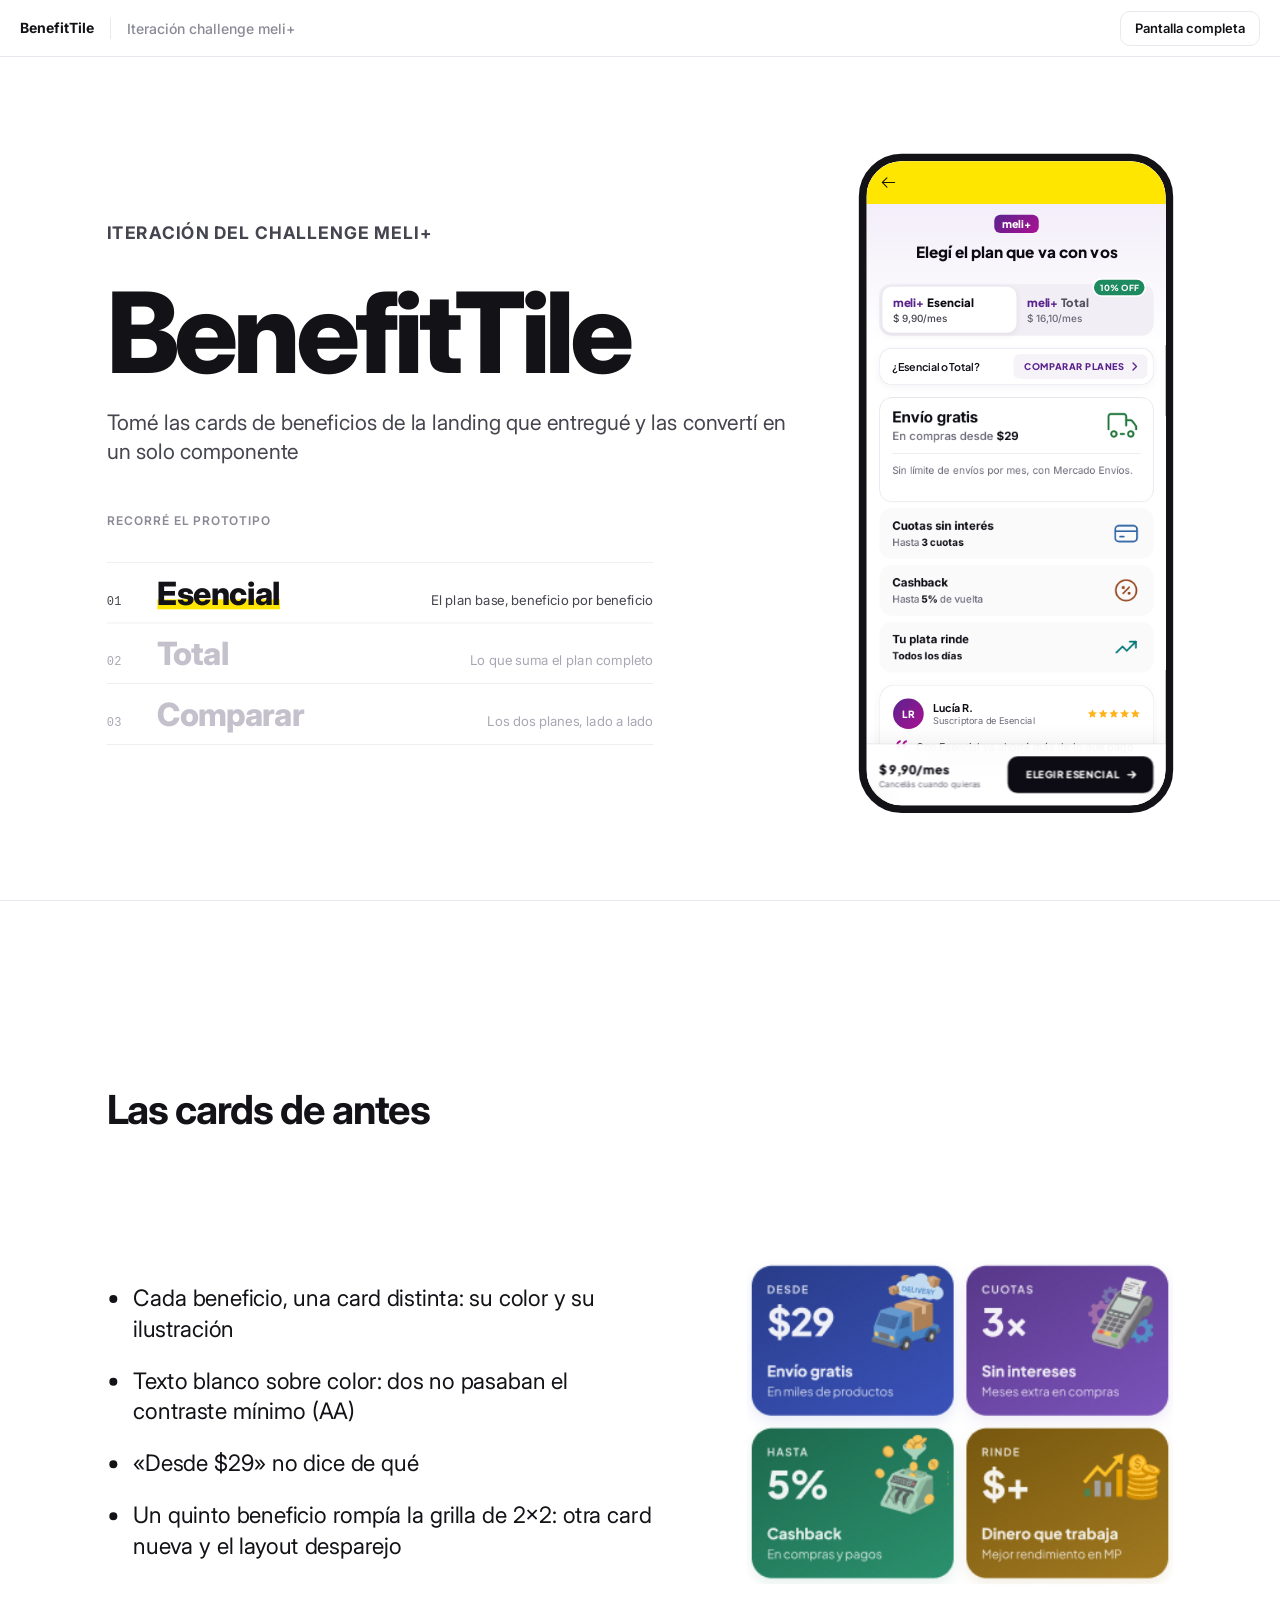
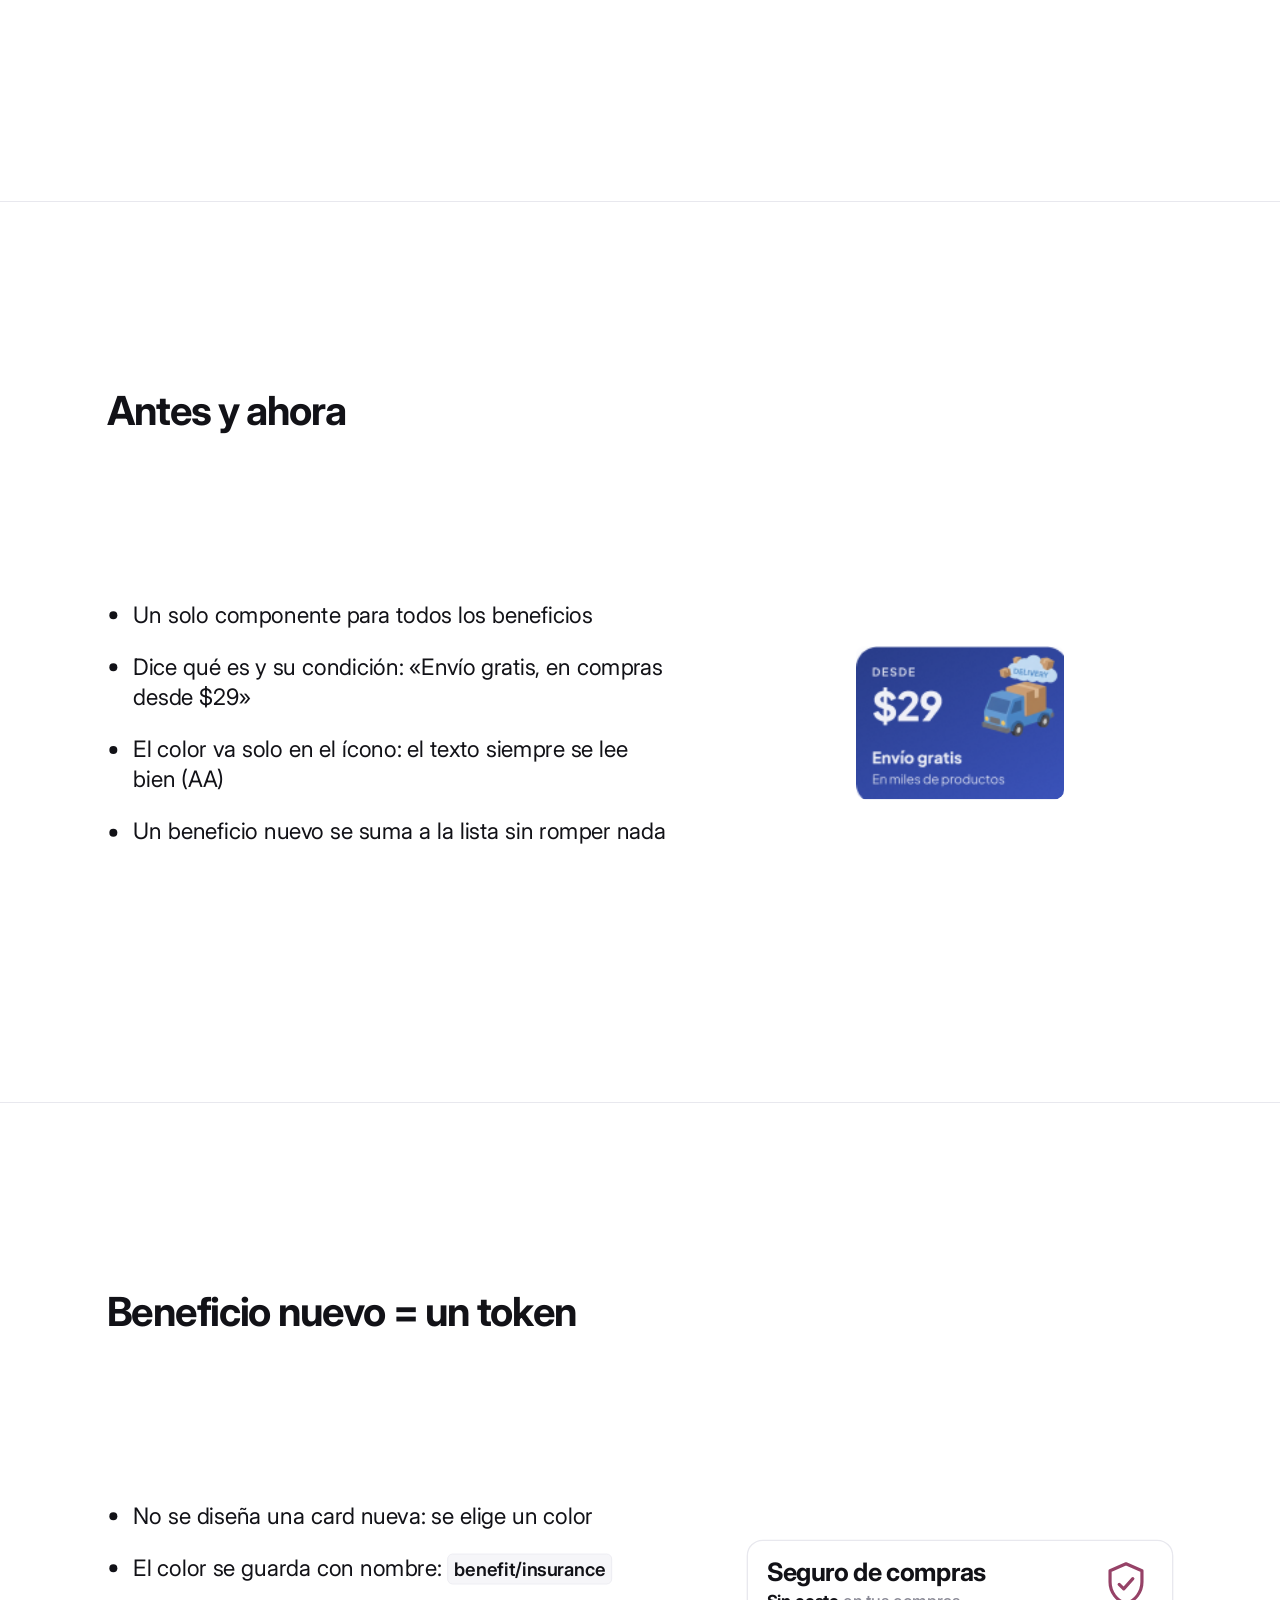
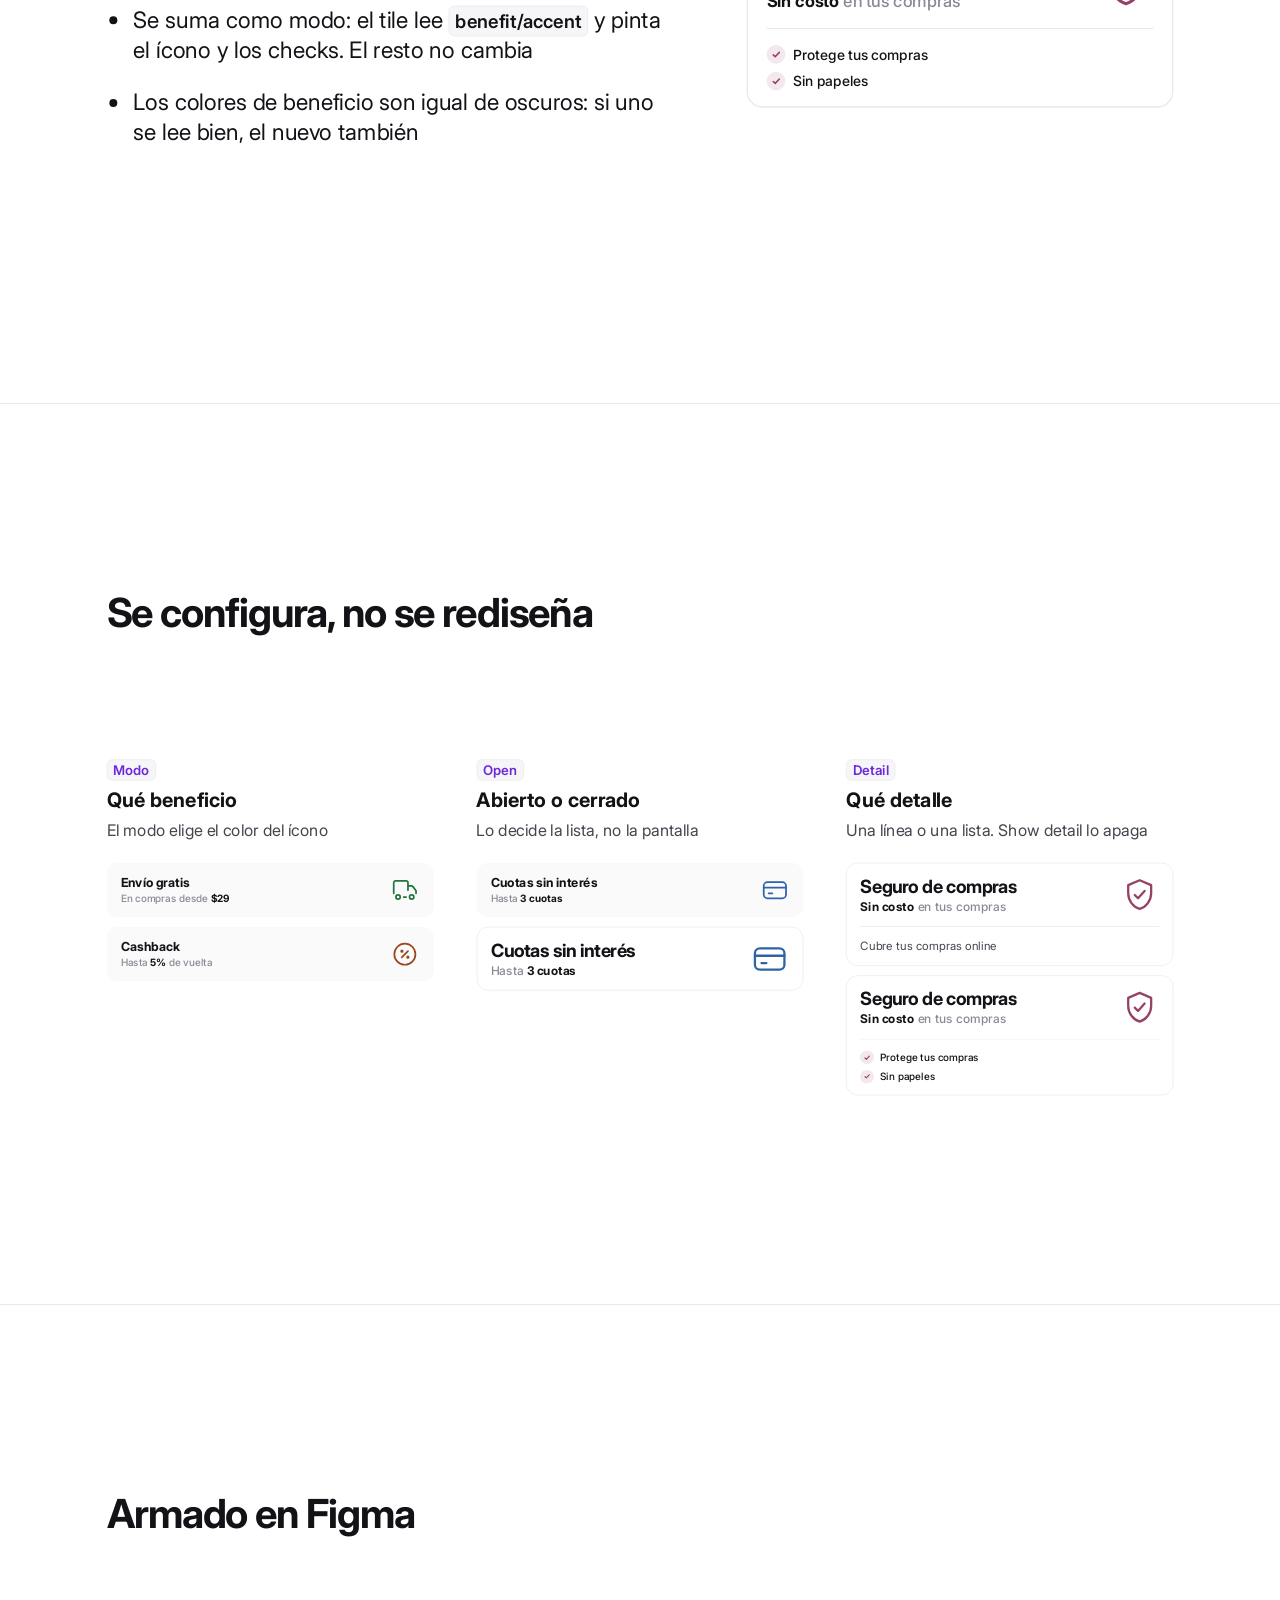
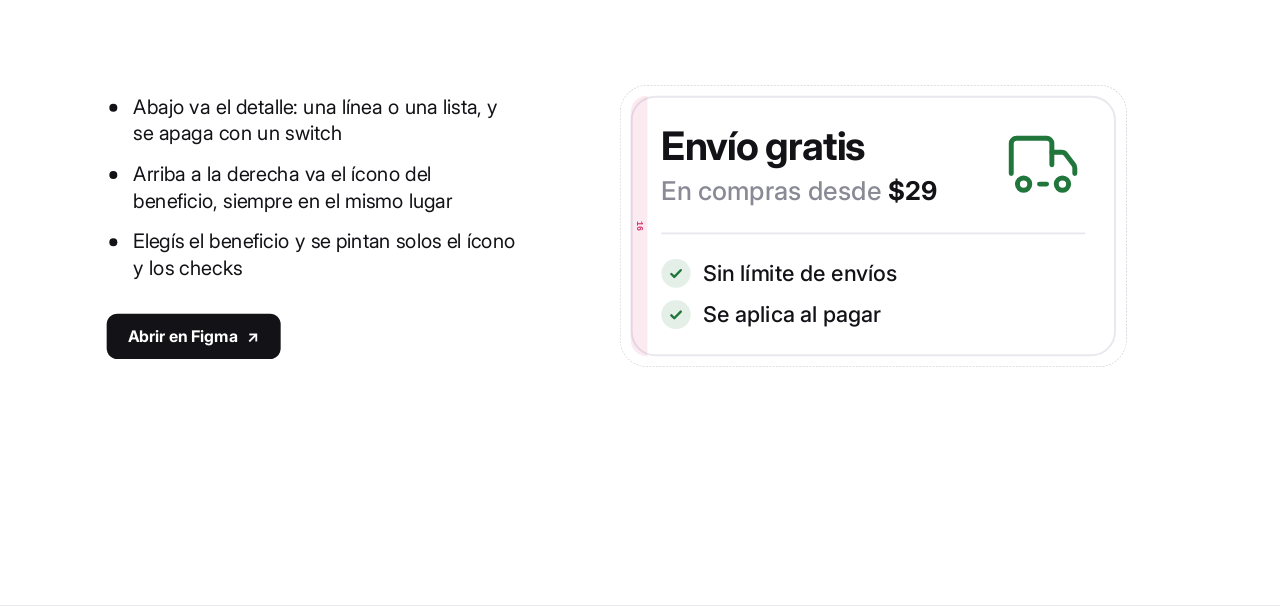
==== commit a4dcf200: "Update index.html" ====
--- a/ejercicio-meli/index.html
+++ b/ejercicio-meli/index.html
@@ -55,7 +55,7 @@
 .nb{display:inline-grid;place-items:center;width:30px;height:30px;border-radius:50%;background:var(--ink);color:#fff;font:700 16px/1 var(--font);font-style:normal;margin-left:10px;vertical-align:middle;letter-spacing:0;opacity:1}
 .tl-m .nb{position:absolute;right:-16px;top:-14px;margin:0}
 /* cover */
-.cover{display:grid;grid-template-columns:minmax(0,1fr) 420px;gap:120px;flex:1;min-height:0;align-items:center}
+.cover{display:grid;grid-template-columns:minmax(0,1fr) 472px;gap:100px;flex:1;min-height:0;align-items:center}
 .cv-l{display:flex;flex-direction:column;gap:32px}
 .lede{margin:0;font:500 30px/1.35 var(--font);color:var(--body);max-width:780px}
 .try{display:flex;flex-direction:column;border-top:1px solid var(--line);max-width:860px;margin-top:16px}
@@ -64,7 +64,7 @@
 .try button b{font:700 24px/1 var(--font);color:var(--ink)}
 .try button.on b,.try button.on::after{color:var(--accent)}
 .try button:focus-visible{outline:2px solid var(--accent);outline-offset:2px}
-.phone{position:relative;width:410px;height:860px;border-radius:56px;border:10px solid var(--ink);overflow:hidden;background:#fff;box-sizing:border-box}
+.phone{position:relative;width:410px;height:860px;transform:scale(1.15);transform-origin:center;justify-self:center;border-radius:56px;border:10px solid var(--ink);overflow:hidden;background:#fff;box-sizing:border-box}
 .phone iframe{position:relative;z-index:1;width:100%;height:100%;border:0;display:block;background:transparent}
 .loading{position:absolute;inset:0;display:grid;place-items:center;font:500 18px/1 var(--font);color:var(--muted)}
 /* rationale */
@@ -221,7 +221,7 @@
 .og4{position:relative;width:100%;max-width:640px;aspect-ratio:336/256}
 .og4 .q{position:absolute;inset:0;background:var(--src) 0 0/100% 100% no-repeat;border-radius:24px}
 .q1{clip-path:inset(0 50% 50% 0)}.q2{clip-path:inset(0 0 50% 50%)}.q3{clip-path:inset(50% 50% 0 0)}.q4{clip-path:inset(50% 0 0 50%)}
-@keyframes qin{from{opacity:0;transform:translateY(28px) scale(.96)}to{opacity:1;transform:none}}
+@keyframes qin{from{opacity:0;transform:translateY(10px)}to{opacity:1;transform:none}}
 .slide.play .og4 .q,#nuevo.play .aft>.tl,#nuevo.play .tl-d li,#escala.play .pvc{animation:qin .7s cubic-bezier(.22,.8,.24,1) backwards}
 .slide.play .og4 .q2,#escala.play .pvc:nth-child(2){animation-delay:.12s}.slide.play .og4 .q3,#escala.play .pvc:nth-child(3){animation-delay:.24s}.slide.play .og4 .q4,#escala.play .pvc:nth-child(4){animation-delay:.36s}
 #nuevo.play .tl-d li:nth-child(1){animation-delay:.3s}#nuevo.play .tl-d li:nth-child(2){animation-delay:.42s}#nuevo.play .tl-d li:nth-child(3){animation-delay:.54s}
@@ -243,12 +243,42 @@
 .gen svg{position:absolute;inset:0;overflow:visible}
 .gen-scan{position:absolute;left:-12px;right:-12px;height:2px;background:linear-gradient(90deg,transparent,var(--accent) 12%,var(--accent) 88%,transparent);box-shadow:0 0 18px 4px rgba(109,40,217,.35);opacity:0}
 @media (prefers-reduced-motion:reduce){.slide.play .og4 .q,#nuevo.play .aft>.tl,#nuevo.play .tl-d li,#escala.play .pvc,.slide.play .anba .old{animation:none!important}.anba .old,.anba .t1{display:none}.anba .t2{opacity:1;transform:none}.anba .new{visibility:visible}.anba-re{display:none}}
+
+/* menú del prototipo: índice tipográfico */
+.cv-l .try.tr3{display:flex;flex-direction:column;gap:0;max-width:820px;border:0;border-top:1px solid var(--line);margin-top:20px}
+.try.tr3 button{all:unset;cursor:pointer;display:grid;grid-template-columns:56px auto minmax(0,1fr);align-items:baseline;column-gap:20px;padding:22px 0 20px;border-bottom:1px solid var(--line);background:none}
+.try.tr3 button::after{content:none}
+.try.tr3 button i{font:500 18px/1 ui-monospace,SFMono-Regular,Menlo,monospace;font-style:normal;letter-spacing:.04em;color:#aaa7b4;font-variant-numeric:tabular-nums}
+.try.tr3 button b{font:800 48px/1 var(--font);letter-spacing:-.02em;color:#c4c1cc;transition:color .15s}
+.try.tr3 button b span{background:linear-gradient(#ffe600,#ffe600) 0 88%/0 .32em no-repeat;transition:background-size .3s cubic-bezier(.22,.8,.24,1)}
+.try.tr3 button small{font:400 20px/1.3 var(--font);color:#aaa7b4;justify-self:end;text-align:right;transition:color .15s}
+.try.tr3 button:hover b,.try.tr3 button.on b{color:var(--ink)}
+.try.tr3 button.on b span{background-size:100% .32em}
+.try.tr3 button.on i,.try.tr3 button.on small,.try.tr3 button:hover small{color:var(--body)}
+.try.tr3 button:focus-visible{outline:2px solid var(--accent);outline-offset:4px}
+/* slide 6: anatomía */
+.an-v{display:flex;flex-direction:column;gap:32px;align-items:center}
+.an-t{position:relative;zoom:1.55;width:470px;outline:1px dashed #c9c6d2;outline-offset:10px;border-radius:16px}
+.an-t .tl{margin:0}
+.an-t .rl{position:absolute;left:0;top:0;width:16px;height:100%;border-radius:16px 0 0 16px;background:rgba(214,51,108,.1);color:#d6336c;font:600 8px/1 ui-monospace,Menlo,monospace;writing-mode:vertical-rl;display:flex;align-items:center;justify-content:center;z-index:2}
+.an-n{margin:0;font:500 20px/1.3 var(--font);color:var(--muted)}
+/* explosión de la card vieja */
+.anba-st{position:relative}
+.shards{position:absolute;pointer-events:none;z-index:3}.shards i{position:absolute;background-repeat:no-repeat;will-change:transform,opacity}
+@keyframes tin{from{opacity:0;transform:scale(.88)}to{opacity:1;transform:none}}
+/* las cards de antes entran una a una */
+#porque.play .og4 .q.q2{animation-delay:.45s}#porque.play .og4 .q.q3{animation-delay:.9s}#porque.play .og4 .q.q4{animation-delay:1.35s}
+/* fade in de cada imagen */
+#porque.play .og4 .q,#nuevo.play .aft>.tl,#escala.play .pvc,#figma.play .an-v,.slide.play .anba .old{animation:qin .8s ease-out backwards}
+.anba .old{transition:opacity .45s ease}
+.anba.now .new .tl{animation:tin .7s cubic-bezier(.22,.8,.24,1) .12s backwards}
+@media (prefers-reduced-motion:reduce){.try.tr3 button b,.try.tr3 button b span,.try.tr3 button small{transition:none}#figma.play .an-v,.anba.now .new .tl{animation:none!important}}
 </style>
 <header class="bar"><strong>BenefitTile</strong><span class="bsub">Iteración challenge meli+</span><span class="count" id="count" hidden></span><span class="sp"></span><button type="button" id="fs">Pantalla completa</button></header>
 <main class="deck">
 <section class="slide" id="inicio" aria-label="Portada"><div class="stage"><div class="canvas"><div class="cover"><div class="cv-l"><p class="kick">Iteración del challenge meli+</p><h1>BenefitTile</h1>
 <p class="txt">Tomé las cards de beneficios de la landing que entregué y las convertí en un solo componente</p>
-<p class="try-h">Recorré el prototipo</p><div class="try" role="group" aria-label="Ir a un paso del prototipo"><button type="button" class="on" data-step="1"><span><b>Esencial</b><small>El plan base, beneficio por beneficio</small></span></button><button type="button" data-step="2"><span><b>Total</b><small>Lo que suma el plan completo</small></span></button><button type="button" data-step="4"><span><b>Comparar</b><small>Los dos planes, lado a lado</small></span></button></div></div>
+<p class="try-h">Recorré el prototipo</p><div class="try tr3" role="group" aria-label="Ir a un paso del prototipo"><button type="button" class="on" data-step="1"><i>01</i><b><span>Esencial</span></b><small>El plan base, beneficio por beneficio</small></button><button type="button" data-step="2"><i>02</i><b><span>Total</span></b><small>Lo que suma el plan completo</small></button><button type="button" data-step="4"><i>03</i><b><span>Comparar</span></b><small>Los dos planes, lado a lado</small></button></div></div>
 <div class="phone"><div class="loading" id="proto-loading">Cargando prototipo…</div><iframe id="proto" title="Prototipo navegable de la landing meli+"></iframe></div></div></div></div></section>
 <section class="slide" id="porque" aria-label="Antes"><div class="stage"><div class="canvas"><h2>Las cards de antes</h2>
 <div class="two rev"><ul class="pts"><li>Cada beneficio, una card distinta: su color y su ilustración</li><li>Texto blanco sobre color: dos no pasaban el contraste mínimo (AA)</li><li>«Desde $29» no dice de qué</li><li>Un quinto beneficio rompía la grilla de 2×2: otra card nueva y el layout desparejo</li></ul>
@@ -260,10 +290,10 @@
 <div class="two rev"><ul class="pts"><li>No se diseña una card nueva: se elige un color</li><li>El color se guarda con nombre: <code>benefit/insurance</code></li><li>Se suma como modo: el tile lee <code>benefit/accent</code> y pinta el ícono y los checks. El resto no cambia</li><li>Los colores de beneficio son igual de oscuros: si uno se lee bien, el nuevo también</li></ul>
 <div class="aft"><article class="tl open" style="--h:#964267"><div class="tl-h"><div class="tl-tx"><b class="tl-t">Seguro de compras</b><span class="tl-c"><b>Sin costo</b> en tus compras</span></div><span class="tl-m"><svg viewBox="0 0 24 24" fill="none" stroke="currentColor" stroke-width="1.75" stroke-linecap="round" stroke-linejoin="round"><path d="M12 3 5 6v5c0 4.4 3 8.3 7 9.5 4-1.2 7-5.1 7-9.5V6z"/><path d="m9 12 2 2 4-4.5"/></svg></span></div><div class="tl-d"><div><ul><li><i><svg viewBox="0 0 10 10" fill="none"><path d="m1.5 5.2 2.2 2.2 4.8-5" stroke="currentColor" stroke-width="1.8" stroke-linecap="round" stroke-linejoin="round"/></svg></i>Protege tus compras</li><li><i><svg viewBox="0 0 10 10" fill="none"><path d="m1.5 5.2 2.2 2.2 4.8-5" stroke="currentColor" stroke-width="1.8" stroke-linecap="round" stroke-linejoin="round"/></svg></i>Sin papeles</li></ul></div></div></article></div></div></div></div></section>
 <section class="slide" id="escala" aria-label="Propiedades"><div class="stage"><div class="canvas"><h2>Se configura, no se rediseña</h2>
-<div class="pvg"><div class="pvc"><div class="pvt"><code>Modo</code><b>Qué beneficio</b><p>El modo elige el color del ícono</p></div><div class="pvv"><div class="z5"><article class="tl" style="--h:#21763C"><div class="tl-h"><div class="tl-tx"><b class="tl-t">Envío gratis</b><span class="tl-c">En compras desde <b>$29</b></span></div><span class="tl-m"><svg viewBox="0 0 24 24" fill="none" stroke="currentColor" stroke-width="1.75" stroke-linecap="round" stroke-linejoin="round"><path d="M3 14.5V6A1.5 1.5 0 0 1 4.5 4.5h8.5A1.5 1.5 0 0 1 14.5 6v6"/><path d="M14.5 8.5h2.8a1.5 1.5 0 0 1 1.2.6l2.2 2.9a1.5 1.5 0 0 1 .3.9v1.6"/><path d="M11 17.5h2"/><circle class="a" cx="6.5" cy="17.5" r="1.75"/><circle class="a" cx="17.5" cy="17.5" r="1.75"/></svg></span></div><div class="tl-d"><div><p>Sin límite de envíos por mes</p></div></div></article><article class="tl" style="--h:#994920"><div class="tl-h"><div class="tl-tx"><b class="tl-t">Cashback</b><span class="tl-c">Hasta <b>5%</b> de vuelta</span></div><span class="tl-m"><svg viewBox="0 0 24 24" fill="none" stroke="currentColor" stroke-width="1.75" stroke-linecap="round" stroke-linejoin="round"><circle cx="12" cy="12" r="8.5"/><path d="m9.5 14.5 5-5"/><circle cx="9.6" cy="9.6" r=".6"/><circle cx="14.4" cy="14.4" r=".6"/></svg></span></div><div class="tl-d"><div><p>De lo que pagás, directo a tu cuenta</p></div></div></article></div></div></div><div class="pvc"><div class="pvt"><code>Open</code><b>Abierto o cerrado</b><p>Lo decide la lista, no la pantalla</p></div><div class="pvv"><div class="z5"><article class="tl" style="--h:#2E64A6"><div class="tl-h"><div class="tl-tx"><b class="tl-t">Cuotas sin interés</b><span class="tl-c">Hasta <b>3 cuotas</b></span></div><span class="tl-m"><svg viewBox="0 0 24 24" fill="none" stroke="currentColor" stroke-width="1.75" stroke-linecap="round" stroke-linejoin="round"><rect x="3" y="5.5" width="18" height="13" rx="3"/><path d="M3 10h18M7 14.5h3"/></svg></span></div><div class="tl-d"><div><p>Y meses extra en compras seleccionadas</p></div></div></article><article class="tl open" style="--h:#2E64A6"><div class="tl-h"><div class="tl-tx"><b class="tl-t">Cuotas sin interés</b><span class="tl-c">Hasta <b>3 cuotas</b></span></div><span class="tl-m"><svg viewBox="0 0 24 24" fill="none" stroke="currentColor" stroke-width="1.75" stroke-linecap="round" stroke-linejoin="round"><rect x="3" y="5.5" width="18" height="13" rx="3"/><path d="M3 10h18M7 14.5h3"/></svg></span></div><div class="tl-d"><div></div></div></article></div></div></div><div class="pvc"><div class="pvt"><code>Detail</code><b>Cuánto detalle</b><p>Nada, una línea o una lista</p></div><div class="pvv"><div class="z5"><article class="tl open" style="--h:#964267"><div class="tl-h"><div class="tl-tx"><b class="tl-t">Seguro de compras</b><span class="tl-c"><b>Sin costo</b> en tus compras</span></div><span class="tl-m"><svg viewBox="0 0 24 24" fill="none" stroke="currentColor" stroke-width="1.75" stroke-linecap="round" stroke-linejoin="round"><path d="M12 3 5 6v5c0 4.4 3 8.3 7 9.5 4-1.2 7-5.1 7-9.5V6z"/><path d="m9 12 2 2 4-4.5"/></svg></span></div><div class="tl-d"><div><p>Cubre tus compras online</p></div></div></article><article class="tl open" style="--h:#964267"><div class="tl-h"><div class="tl-tx"><b class="tl-t">Seguro de compras</b><span class="tl-c"><b>Sin costo</b> en tus compras</span></div><span class="tl-m"><svg viewBox="0 0 24 24" fill="none" stroke="currentColor" stroke-width="1.75" stroke-linecap="round" stroke-linejoin="round"><path d="M12 3 5 6v5c0 4.4 3 8.3 7 9.5 4-1.2 7-5.1 7-9.5V6z"/><path d="m9 12 2 2 4-4.5"/></svg></span></div><div class="tl-d"><div><ul><li><i><svg viewBox="0 0 10 10" fill="none"><path d="m1.5 5.2 2.2 2.2 4.8-5" stroke="currentColor" stroke-width="1.8" stroke-linecap="round" stroke-linejoin="round"/></svg></i>Protege tus compras</li><li><i><svg viewBox="0 0 10 10" fill="none"><path d="m1.5 5.2 2.2 2.2 4.8-5" stroke="currentColor" stroke-width="1.8" stroke-linecap="round" stroke-linejoin="round"/></svg></i>Sin papeles</li></ul></div></div></article></div></div></div></div></div></div></section>
+<div class="pvg"><div class="pvc"><div class="pvt"><code>Modo</code><b>Qué beneficio</b><p>El modo elige el color del ícono</p></div><div class="pvv"><div class="z5"><article class="tl" style="--h:#21763C"><div class="tl-h"><div class="tl-tx"><b class="tl-t">Envío gratis</b><span class="tl-c">En compras desde <b>$29</b></span></div><span class="tl-m"><svg viewBox="0 0 24 24" fill="none" stroke="currentColor" stroke-width="1.75" stroke-linecap="round" stroke-linejoin="round"><path d="M3 14.5V6A1.5 1.5 0 0 1 4.5 4.5h8.5A1.5 1.5 0 0 1 14.5 6v6"/><path d="M14.5 8.5h2.8a1.5 1.5 0 0 1 1.2.6l2.2 2.9a1.5 1.5 0 0 1 .3.9v1.6"/><path d="M11 17.5h2"/><circle class="a" cx="6.5" cy="17.5" r="1.75"/><circle class="a" cx="17.5" cy="17.5" r="1.75"/></svg></span></div><div class="tl-d"><div><p>Sin límite de envíos por mes</p></div></div></article><article class="tl" style="--h:#994920"><div class="tl-h"><div class="tl-tx"><b class="tl-t">Cashback</b><span class="tl-c">Hasta <b>5%</b> de vuelta</span></div><span class="tl-m"><svg viewBox="0 0 24 24" fill="none" stroke="currentColor" stroke-width="1.75" stroke-linecap="round" stroke-linejoin="round"><circle cx="12" cy="12" r="8.5"/><path d="m9.5 14.5 5-5"/><circle cx="9.6" cy="9.6" r=".6"/><circle cx="14.4" cy="14.4" r=".6"/></svg></span></div><div class="tl-d"><div><p>De lo que pagás, directo a tu cuenta</p></div></div></article></div></div></div><div class="pvc"><div class="pvt"><code>Open</code><b>Abierto o cerrado</b><p>Lo decide la lista, no la pantalla</p></div><div class="pvv"><div class="z5"><article class="tl" style="--h:#2E64A6"><div class="tl-h"><div class="tl-tx"><b class="tl-t">Cuotas sin interés</b><span class="tl-c">Hasta <b>3 cuotas</b></span></div><span class="tl-m"><svg viewBox="0 0 24 24" fill="none" stroke="currentColor" stroke-width="1.75" stroke-linecap="round" stroke-linejoin="round"><rect x="3" y="5.5" width="18" height="13" rx="3"/><path d="M3 10h18M7 14.5h3"/></svg></span></div><div class="tl-d"><div><p>Y meses extra en compras seleccionadas</p></div></div></article><article class="tl open" style="--h:#2E64A6"><div class="tl-h"><div class="tl-tx"><b class="tl-t">Cuotas sin interés</b><span class="tl-c">Hasta <b>3 cuotas</b></span></div><span class="tl-m"><svg viewBox="0 0 24 24" fill="none" stroke="currentColor" stroke-width="1.75" stroke-linecap="round" stroke-linejoin="round"><rect x="3" y="5.5" width="18" height="13" rx="3"/><path d="M3 10h18M7 14.5h3"/></svg></span></div><div class="tl-d"><div></div></div></article></div></div></div><div class="pvc"><div class="pvt"><code>Detail</code><b>Qué detalle</b><p>Una línea o una lista. Show detail lo apaga</p></div><div class="pvv"><div class="z5"><article class="tl open" style="--h:#964267"><div class="tl-h"><div class="tl-tx"><b class="tl-t">Seguro de compras</b><span class="tl-c"><b>Sin costo</b> en tus compras</span></div><span class="tl-m"><svg viewBox="0 0 24 24" fill="none" stroke="currentColor" stroke-width="1.75" stroke-linecap="round" stroke-linejoin="round"><path d="M12 3 5 6v5c0 4.4 3 8.3 7 9.5 4-1.2 7-5.1 7-9.5V6z"/><path d="m9 12 2 2 4-4.5"/></svg></span></div><div class="tl-d"><div><p>Cubre tus compras online</p></div></div></article><article class="tl open" style="--h:#964267"><div class="tl-h"><div class="tl-tx"><b class="tl-t">Seguro de compras</b><span class="tl-c"><b>Sin costo</b> en tus compras</span></div><span class="tl-m"><svg viewBox="0 0 24 24" fill="none" stroke="currentColor" stroke-width="1.75" stroke-linecap="round" stroke-linejoin="round"><path d="M12 3 5 6v5c0 4.4 3 8.3 7 9.5 4-1.2 7-5.1 7-9.5V6z"/><path d="m9 12 2 2 4-4.5"/></svg></span></div><div class="tl-d"><div><ul><li><i><svg viewBox="0 0 10 10" fill="none"><path d="m1.5 5.2 2.2 2.2 4.8-5" stroke="currentColor" stroke-width="1.8" stroke-linecap="round" stroke-linejoin="round"/></svg></i>Protege tus compras</li><li><i><svg viewBox="0 0 10 10" fill="none"><path d="m1.5 5.2 2.2 2.2 4.8-5" stroke="currentColor" stroke-width="1.8" stroke-linecap="round" stroke-linejoin="round"/></svg></i>Sin papeles</li></ul></div></div></article></div></div></div></div></div></div></section>
 <section class="slide" id="figma" aria-label="Figma"><div class="stage"><div class="canvas"><h2>Armado en Figma</h2>
-<div class="fg"><div class="fgl"><ul class="pts"><li>Abajo puede llevar nada, una línea o una lista</li><li>Arriba a la derecha va el ícono del beneficio, siempre en el mismo lugar</li><li>Elegís el beneficio y se pintan solos el ícono y los checks</li></ul><a class="fgo" href="https://www.figma.com/design/HpeZULn9r0GtXaLenwebK9/Ejercicio-UX-MELI---Guido-Avogadro?node-id=40000368-96" target="_blank" rel="noopener">Abrir en Figma</a></div>
-<div class="fgw"><img class="fset" src="[data-uri]" data-parts='[[0.035, 0.114, 0.2867, 0.2051], [0.3566, 0.114, 0.2867, 0.2051], [0.6783, 0.114, 0.2867, 0.2051], [0.035, 0.433, 0.2867, 0.2963], [0.3566, 0.433, 0.2867, 0.3704], [0.6783, 0.433, 0.2867, 0.453]]' alt="Component set del BenefitTile en Figma: 6 variantes entre abierto, cerrado y detalle"></div></div></div></div></section>
+<div class="fg"><div class="fgl"><ul class="pts"><li>Abajo va el detalle: una línea o una lista, y se apaga con un switch</li><li>Arriba a la derecha va el ícono del beneficio, siempre en el mismo lugar</li><li>Elegís el beneficio y se pintan solos el ícono y los checks</li></ul><a class="fgo" href="https://www.figma.com/design/HpeZULn9r0GtXaLenwebK9/Ejercicio-UX-MELI---Guido-Avogadro?node-id=40000368-96" target="_blank" rel="noopener">Abrir en Figma</a></div>
+<div class="an-v"><div class="an-t" role="img" aria-label="BenefitTile abierto con lista, con el padding marcado"><article class="tl open" style="--h:#21763C"><div class="tl-h"><div class="tl-tx"><b class="tl-t">Envío gratis</b><span class="tl-c">En compras desde <b>$29</b></span></div><span class="tl-m"><svg viewBox="0 0 24 24" fill="none" stroke="currentColor" stroke-width="1.75" stroke-linecap="round" stroke-linejoin="round"><path d="M3 14.5V6A1.5 1.5 0 0 1 4.5 4.5h8.5A1.5 1.5 0 0 1 14.5 6v6"/><path d="M14.5 8.5h2.8a1.5 1.5 0 0 1 1.2.6l2.2 2.9a1.5 1.5 0 0 1 .3.9v1.6"/><path d="M11 17.5h2"/><circle class="a" cx="6.5" cy="17.5" r="1.75"/><circle class="a" cx="17.5" cy="17.5" r="1.75"/></svg></span></div><div class="tl-d"><div><ul><li><i><svg viewBox="0 0 10 10" fill="none"><path d="m1.5 5.2 2.2 2.2 4.8-5" stroke="currentColor" stroke-width="1.8" stroke-linecap="round" stroke-linejoin="round"/></svg></i>Sin límite de envíos</li><li><i><svg viewBox="0 0 10 10" fill="none"><path d="m1.5 5.2 2.2 2.2 4.8-5" stroke="currentColor" stroke-width="1.8" stroke-linecap="round" stroke-linejoin="round"/></svg></i>Se aplica al pagar</li></ul></div></div></article><span class="rl" aria-hidden="true">16</span></div></div></div></div></div></section>
 </main>
 <script type="text/plain" id="proto-src"><!doctype html>
 <html lang="es">
@@ -1432,6 +1462,16 @@
   raf=requestAnimationFrame(frame);safety=setTimeout(end,T+300); // si no hay cuadros (pestaña oculta), igual termina
   return el.__gen={cancel:end,finished};};})();
 /* La card vieja se desintegra: se parte en granos que se van hacia la derecha y se apagan, de izquierda a derecha */
+function explode(img,D=900){const W=img.offsetWidth,H=img.offsetHeight,host=img.parentNode;if(!W)return;
+  const box=document.createElement("div");box.className="shards";Object.assign(box.style,{left:img.offsetLeft+"px",top:img.offsetTop+"px",width:W+"px",height:H+"px"});
+  const C=7,Rr=5,cw=W/C,rh=H/Rr,src=`url("${img.currentSrc||img.src}")`;
+  for(let r=0;r<Rr;r++)for(let c=0;c<C;c++){const d=document.createElement("i");
+    Object.assign(d.style,{left:c*cw+"px",top:r*rh+"px",width:Math.ceil(cw)+1+"px",height:Math.ceil(rh)+1+"px",backgroundImage:src,backgroundSize:W+"px "+H+"px",backgroundPosition:-c*cw+"px "+(-r*rh)+"px"});
+    box.appendChild(d);
+    const vx=(c+.5)/C-.5,vy=(r+.5)/Rr-.5,f=1.4+Math.random()*1.2;
+    d.animate([{transform:"none",opacity:1},{transform:`translate(${vx*W*f}px,${vy*H*f*1.6}px) rotate(${(Math.random()-.5)*120}deg) scale(${.4+Math.random()*.3})`,opacity:0}],
+      {duration:D*(.75+Math.random()*.25),easing:"cubic-bezier(.2,.7,.3,1)",fill:"forwards",delay:Math.random()*60});}
+  host.appendChild(box);img.style.visibility="hidden";setTimeout(()=>box.remove(),D+200);}
 function dissolve(img,D=750){const W=img.offsetWidth,H=img.offsetHeight,host=img.offsetParent;if(!host||!W)return;
   const k=2,c=document.createElement("canvas");c.width=W*k;c.height=H*k;Object.assign(c.style,{position:"absolute",left:img.offsetLeft+"px",top:img.offsetTop+"px",width:W+"px",height:H+"px",pointerEvents:"none",zIndex:2});
   const x=c.getContext("2d"),r=parseFloat(getComputedStyle(img).borderRadius)||0;x.save();x.beginPath();x.roundRect(0,0,W*k,H*k,r*k);x.clip();x.drawImage(img,0,0,W*k,H*k);x.restore();
@@ -1447,13 +1487,14 @@
 const later=(f,ms)=>timers.push(setTimeout(f,ms));const clear=()=>{timers.forEach(clearTimeout);timers=[];};
 const runs={
   decisiones(s){const b=s.querySelector(".anba"),tl=s.querySelector(".new .tl"),old=s.querySelector(".old");b.classList.remove("now");old.style.visibility="";if(tl.__gen)tl.__gen.cancel();if(reduce())return;
-    later(()=>dissolve(old,750),1400);
-    later(()=>{b.classList.add("now");tl.style.opacity="0";genTile(tl,2400);},2000);},
-  figma(s){const im=s.querySelector(".fset");if(reduce())return;im.style.opacity="0";later(()=>genTile(im,2600),250);}};
+    old.style.opacity="";
+    later(()=>explode(old,950),1500);
+    later(()=>{b.classList.add("now");},1560);},
+  figma(s){}};
 const ss=[...document.querySelectorAll("#porque,#decisiones,#nuevo,#escala,#figma")];
 const play=s=>{s.classList.remove("play");void s.offsetWidth;s.classList.add("play");runs[s.id]&&runs[s.id](s);};
 const io=new IntersectionObserver(es=>{for(const e of es){const s=e.target;if(e.intersectionRatio>=.55&&!s.classList.contains("play")){clear();play(s);}else if(!e.isIntersecting&&s.classList.contains("play")){s.classList.remove("play");s.querySelectorAll(".tl,.fset").forEach(n=>n.__gen&&n.__gen.cancel());}}},{threshold:[0,.55]});
 ss.forEach(s=>io.observe(s));
 })();
 </script>
-</body></html>+</body></html>
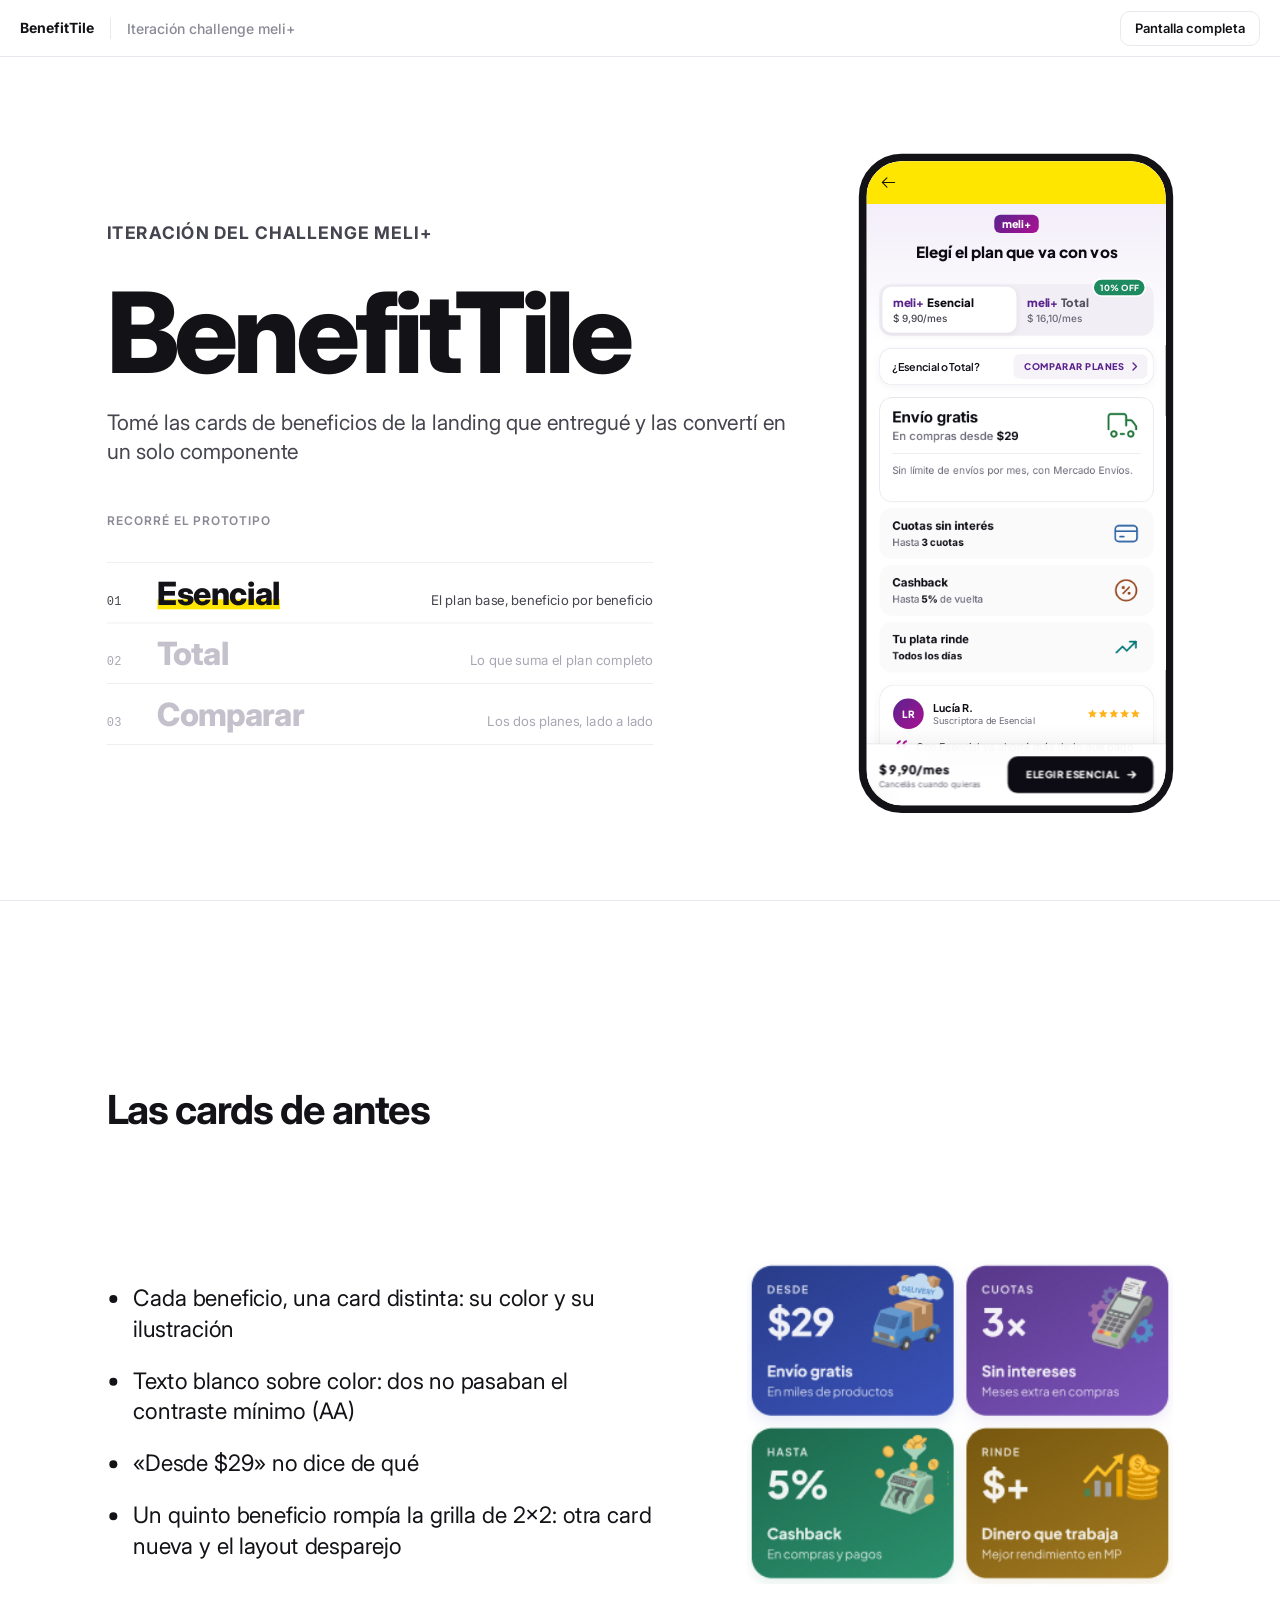
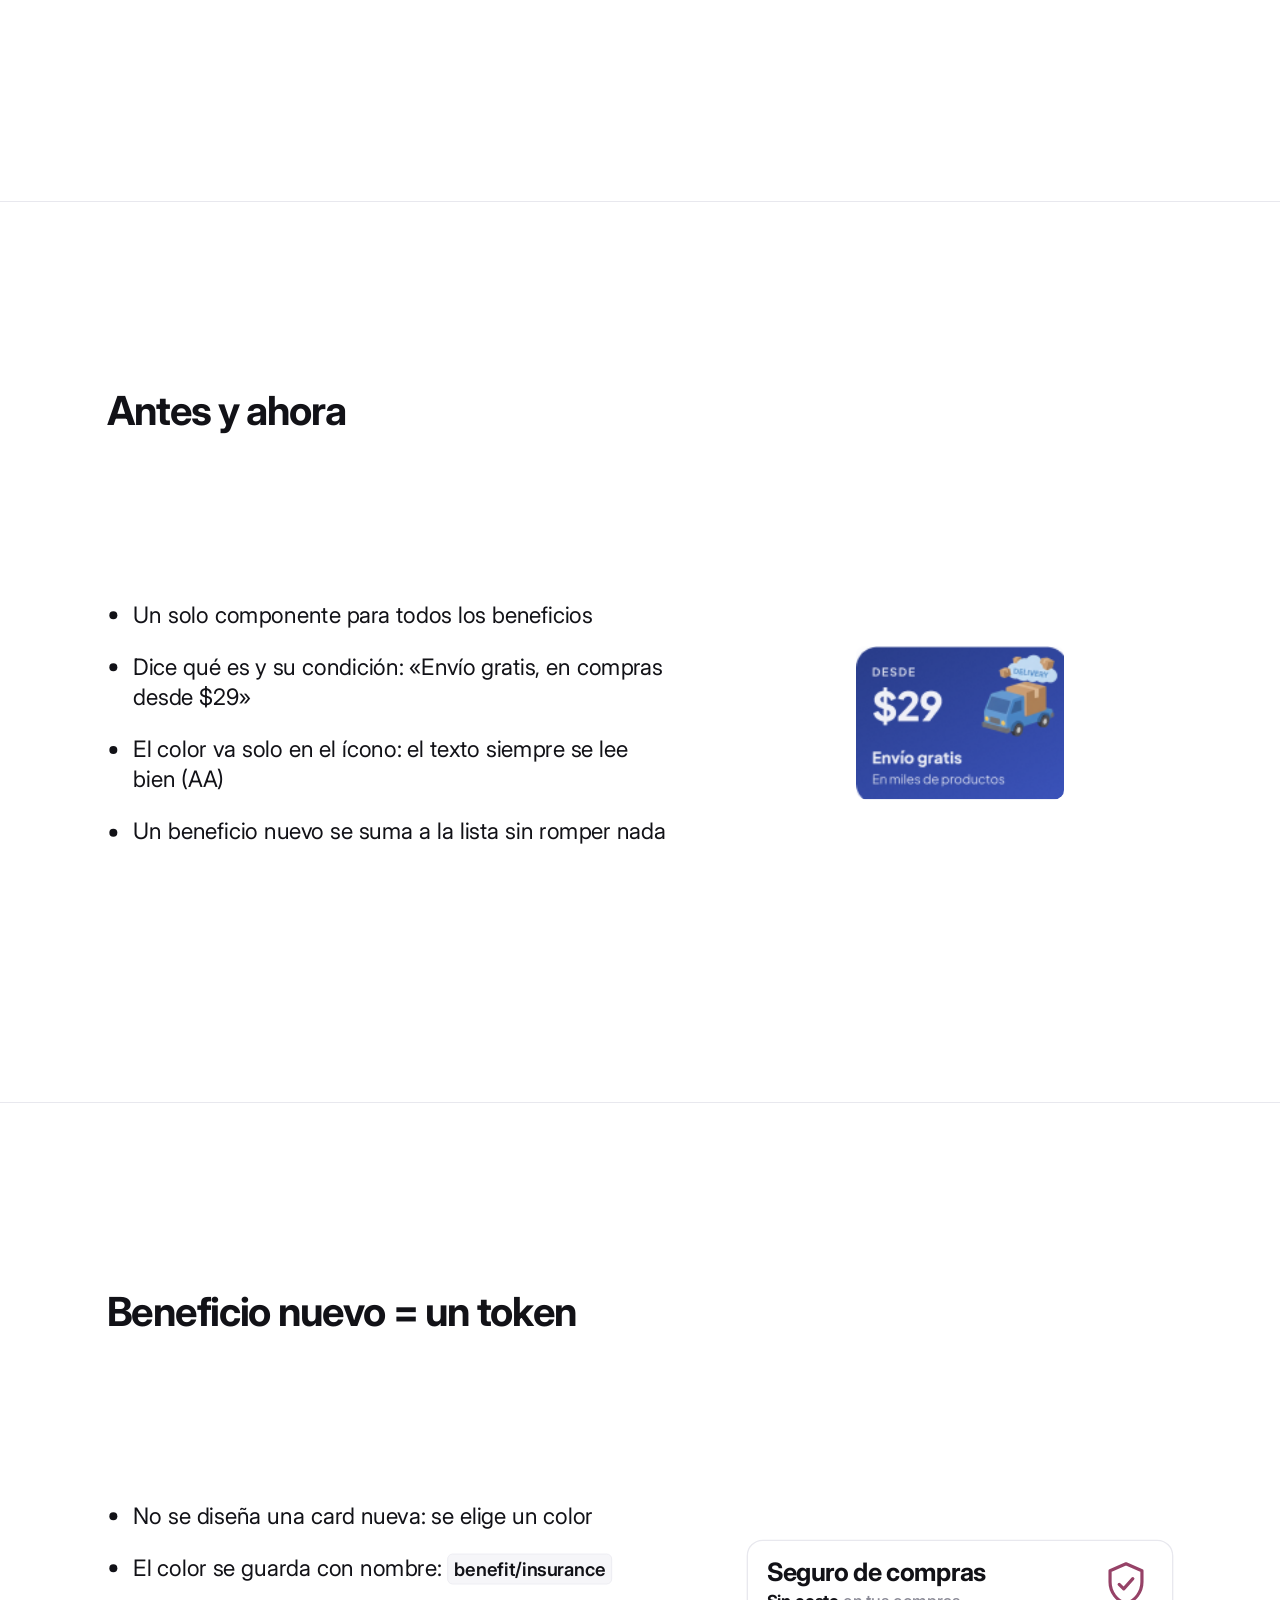
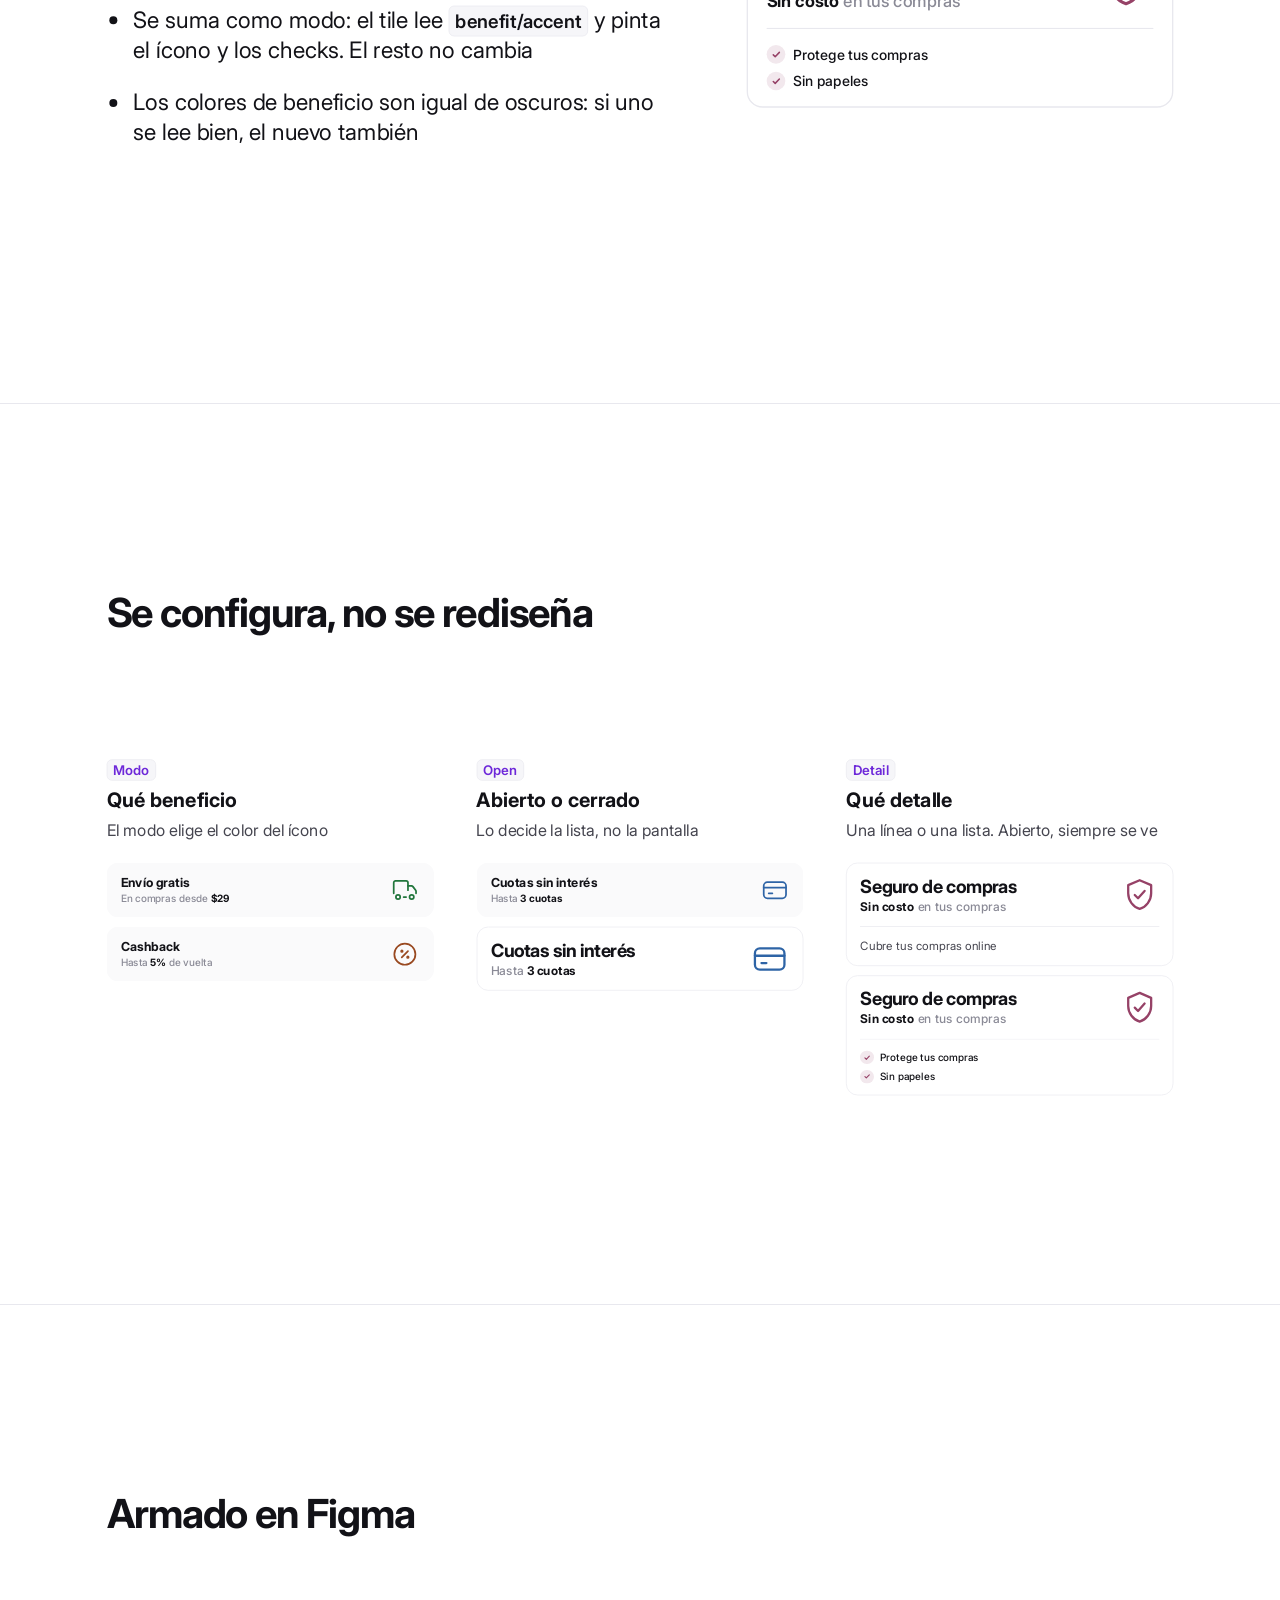
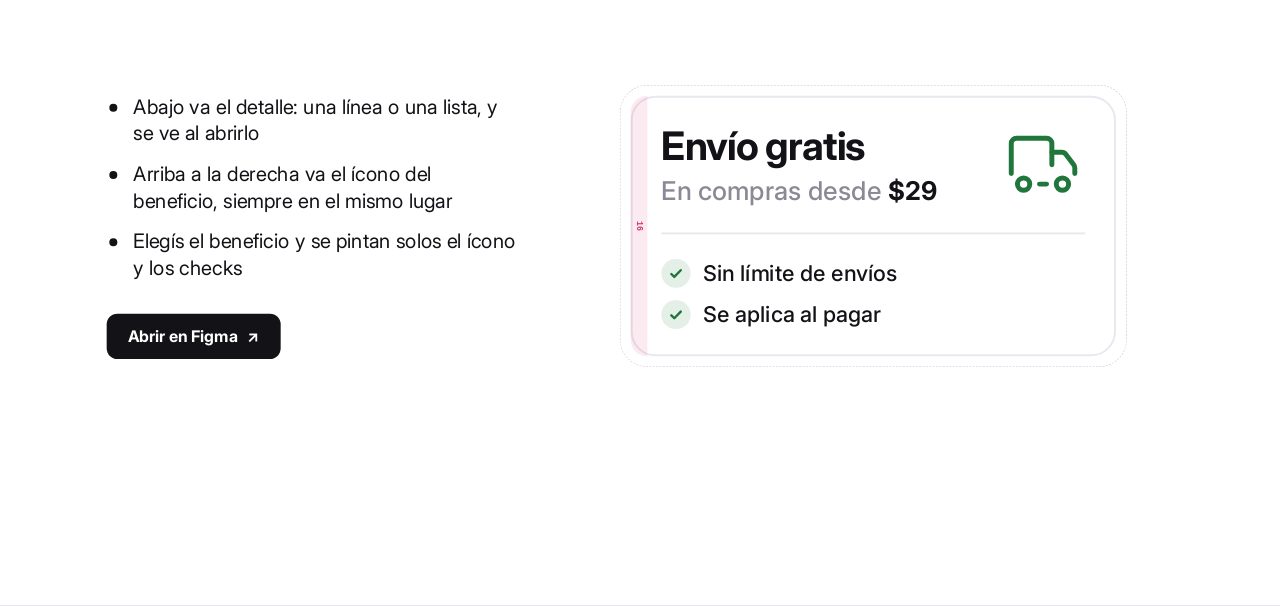
==== commit 52f4016e: "Add files via upload" ====
--- a/ejercicio-meli/index.html
+++ b/ejercicio-meli/index.html
@@ -290,9 +290,9 @@
 <div class="two rev"><ul class="pts"><li>No se diseña una card nueva: se elige un color</li><li>El color se guarda con nombre: <code>benefit/insurance</code></li><li>Se suma como modo: el tile lee <code>benefit/accent</code> y pinta el ícono y los checks. El resto no cambia</li><li>Los colores de beneficio son igual de oscuros: si uno se lee bien, el nuevo también</li></ul>
 <div class="aft"><article class="tl open" style="--h:#964267"><div class="tl-h"><div class="tl-tx"><b class="tl-t">Seguro de compras</b><span class="tl-c"><b>Sin costo</b> en tus compras</span></div><span class="tl-m"><svg viewBox="0 0 24 24" fill="none" stroke="currentColor" stroke-width="1.75" stroke-linecap="round" stroke-linejoin="round"><path d="M12 3 5 6v5c0 4.4 3 8.3 7 9.5 4-1.2 7-5.1 7-9.5V6z"/><path d="m9 12 2 2 4-4.5"/></svg></span></div><div class="tl-d"><div><ul><li><i><svg viewBox="0 0 10 10" fill="none"><path d="m1.5 5.2 2.2 2.2 4.8-5" stroke="currentColor" stroke-width="1.8" stroke-linecap="round" stroke-linejoin="round"/></svg></i>Protege tus compras</li><li><i><svg viewBox="0 0 10 10" fill="none"><path d="m1.5 5.2 2.2 2.2 4.8-5" stroke="currentColor" stroke-width="1.8" stroke-linecap="round" stroke-linejoin="round"/></svg></i>Sin papeles</li></ul></div></div></article></div></div></div></div></section>
 <section class="slide" id="escala" aria-label="Propiedades"><div class="stage"><div class="canvas"><h2>Se configura, no se rediseña</h2>
-<div class="pvg"><div class="pvc"><div class="pvt"><code>Modo</code><b>Qué beneficio</b><p>El modo elige el color del ícono</p></div><div class="pvv"><div class="z5"><article class="tl" style="--h:#21763C"><div class="tl-h"><div class="tl-tx"><b class="tl-t">Envío gratis</b><span class="tl-c">En compras desde <b>$29</b></span></div><span class="tl-m"><svg viewBox="0 0 24 24" fill="none" stroke="currentColor" stroke-width="1.75" stroke-linecap="round" stroke-linejoin="round"><path d="M3 14.5V6A1.5 1.5 0 0 1 4.5 4.5h8.5A1.5 1.5 0 0 1 14.5 6v6"/><path d="M14.5 8.5h2.8a1.5 1.5 0 0 1 1.2.6l2.2 2.9a1.5 1.5 0 0 1 .3.9v1.6"/><path d="M11 17.5h2"/><circle class="a" cx="6.5" cy="17.5" r="1.75"/><circle class="a" cx="17.5" cy="17.5" r="1.75"/></svg></span></div><div class="tl-d"><div><p>Sin límite de envíos por mes</p></div></div></article><article class="tl" style="--h:#994920"><div class="tl-h"><div class="tl-tx"><b class="tl-t">Cashback</b><span class="tl-c">Hasta <b>5%</b> de vuelta</span></div><span class="tl-m"><svg viewBox="0 0 24 24" fill="none" stroke="currentColor" stroke-width="1.75" stroke-linecap="round" stroke-linejoin="round"><circle cx="12" cy="12" r="8.5"/><path d="m9.5 14.5 5-5"/><circle cx="9.6" cy="9.6" r=".6"/><circle cx="14.4" cy="14.4" r=".6"/></svg></span></div><div class="tl-d"><div><p>De lo que pagás, directo a tu cuenta</p></div></div></article></div></div></div><div class="pvc"><div class="pvt"><code>Open</code><b>Abierto o cerrado</b><p>Lo decide la lista, no la pantalla</p></div><div class="pvv"><div class="z5"><article class="tl" style="--h:#2E64A6"><div class="tl-h"><div class="tl-tx"><b class="tl-t">Cuotas sin interés</b><span class="tl-c">Hasta <b>3 cuotas</b></span></div><span class="tl-m"><svg viewBox="0 0 24 24" fill="none" stroke="currentColor" stroke-width="1.75" stroke-linecap="round" stroke-linejoin="round"><rect x="3" y="5.5" width="18" height="13" rx="3"/><path d="M3 10h18M7 14.5h3"/></svg></span></div><div class="tl-d"><div><p>Y meses extra en compras seleccionadas</p></div></div></article><article class="tl open" style="--h:#2E64A6"><div class="tl-h"><div class="tl-tx"><b class="tl-t">Cuotas sin interés</b><span class="tl-c">Hasta <b>3 cuotas</b></span></div><span class="tl-m"><svg viewBox="0 0 24 24" fill="none" stroke="currentColor" stroke-width="1.75" stroke-linecap="round" stroke-linejoin="round"><rect x="3" y="5.5" width="18" height="13" rx="3"/><path d="M3 10h18M7 14.5h3"/></svg></span></div><div class="tl-d"><div></div></div></article></div></div></div><div class="pvc"><div class="pvt"><code>Detail</code><b>Qué detalle</b><p>Una línea o una lista. Show detail lo apaga</p></div><div class="pvv"><div class="z5"><article class="tl open" style="--h:#964267"><div class="tl-h"><div class="tl-tx"><b class="tl-t">Seguro de compras</b><span class="tl-c"><b>Sin costo</b> en tus compras</span></div><span class="tl-m"><svg viewBox="0 0 24 24" fill="none" stroke="currentColor" stroke-width="1.75" stroke-linecap="round" stroke-linejoin="round"><path d="M12 3 5 6v5c0 4.4 3 8.3 7 9.5 4-1.2 7-5.1 7-9.5V6z"/><path d="m9 12 2 2 4-4.5"/></svg></span></div><div class="tl-d"><div><p>Cubre tus compras online</p></div></div></article><article class="tl open" style="--h:#964267"><div class="tl-h"><div class="tl-tx"><b class="tl-t">Seguro de compras</b><span class="tl-c"><b>Sin costo</b> en tus compras</span></div><span class="tl-m"><svg viewBox="0 0 24 24" fill="none" stroke="currentColor" stroke-width="1.75" stroke-linecap="round" stroke-linejoin="round"><path d="M12 3 5 6v5c0 4.4 3 8.3 7 9.5 4-1.2 7-5.1 7-9.5V6z"/><path d="m9 12 2 2 4-4.5"/></svg></span></div><div class="tl-d"><div><ul><li><i><svg viewBox="0 0 10 10" fill="none"><path d="m1.5 5.2 2.2 2.2 4.8-5" stroke="currentColor" stroke-width="1.8" stroke-linecap="round" stroke-linejoin="round"/></svg></i>Protege tus compras</li><li><i><svg viewBox="0 0 10 10" fill="none"><path d="m1.5 5.2 2.2 2.2 4.8-5" stroke="currentColor" stroke-width="1.8" stroke-linecap="round" stroke-linejoin="round"/></svg></i>Sin papeles</li></ul></div></div></article></div></div></div></div></div></div></section>
+<div class="pvg"><div class="pvc"><div class="pvt"><code>Modo</code><b>Qué beneficio</b><p>El modo elige el color del ícono</p></div><div class="pvv"><div class="z5"><article class="tl" style="--h:#21763C"><div class="tl-h"><div class="tl-tx"><b class="tl-t">Envío gratis</b><span class="tl-c">En compras desde <b>$29</b></span></div><span class="tl-m"><svg viewBox="0 0 24 24" fill="none" stroke="currentColor" stroke-width="1.75" stroke-linecap="round" stroke-linejoin="round"><path d="M3 14.5V6A1.5 1.5 0 0 1 4.5 4.5h8.5A1.5 1.5 0 0 1 14.5 6v6"/><path d="M14.5 8.5h2.8a1.5 1.5 0 0 1 1.2.6l2.2 2.9a1.5 1.5 0 0 1 .3.9v1.6"/><path d="M11 17.5h2"/><circle class="a" cx="6.5" cy="17.5" r="1.75"/><circle class="a" cx="17.5" cy="17.5" r="1.75"/></svg></span></div><div class="tl-d"><div><p>Sin límite de envíos por mes</p></div></div></article><article class="tl" style="--h:#994920"><div class="tl-h"><div class="tl-tx"><b class="tl-t">Cashback</b><span class="tl-c">Hasta <b>5%</b> de vuelta</span></div><span class="tl-m"><svg viewBox="0 0 24 24" fill="none" stroke="currentColor" stroke-width="1.75" stroke-linecap="round" stroke-linejoin="round"><circle cx="12" cy="12" r="8.5"/><path d="m9.5 14.5 5-5"/><circle cx="9.6" cy="9.6" r=".6"/><circle cx="14.4" cy="14.4" r=".6"/></svg></span></div><div class="tl-d"><div><p>De lo que pagás, directo a tu cuenta</p></div></div></article></div></div></div><div class="pvc"><div class="pvt"><code>Open</code><b>Abierto o cerrado</b><p>Lo decide la lista, no la pantalla</p></div><div class="pvv"><div class="z5"><article class="tl" style="--h:#2E64A6"><div class="tl-h"><div class="tl-tx"><b class="tl-t">Cuotas sin interés</b><span class="tl-c">Hasta <b>3 cuotas</b></span></div><span class="tl-m"><svg viewBox="0 0 24 24" fill="none" stroke="currentColor" stroke-width="1.75" stroke-linecap="round" stroke-linejoin="round"><rect x="3" y="5.5" width="18" height="13" rx="3"/><path d="M3 10h18M7 14.5h3"/></svg></span></div><div class="tl-d"><div><p>Y meses extra en compras seleccionadas</p></div></div></article><article class="tl open" style="--h:#2E64A6"><div class="tl-h"><div class="tl-tx"><b class="tl-t">Cuotas sin interés</b><span class="tl-c">Hasta <b>3 cuotas</b></span></div><span class="tl-m"><svg viewBox="0 0 24 24" fill="none" stroke="currentColor" stroke-width="1.75" stroke-linecap="round" stroke-linejoin="round"><rect x="3" y="5.5" width="18" height="13" rx="3"/><path d="M3 10h18M7 14.5h3"/></svg></span></div><div class="tl-d"><div></div></div></article></div></div></div><div class="pvc"><div class="pvt"><code>Detail</code><b>Qué detalle</b><p>Una línea o una lista. Abierto, siempre se ve</p></div><div class="pvv"><div class="z5"><article class="tl open" style="--h:#964267"><div class="tl-h"><div class="tl-tx"><b class="tl-t">Seguro de compras</b><span class="tl-c"><b>Sin costo</b> en tus compras</span></div><span class="tl-m"><svg viewBox="0 0 24 24" fill="none" stroke="currentColor" stroke-width="1.75" stroke-linecap="round" stroke-linejoin="round"><path d="M12 3 5 6v5c0 4.4 3 8.3 7 9.5 4-1.2 7-5.1 7-9.5V6z"/><path d="m9 12 2 2 4-4.5"/></svg></span></div><div class="tl-d"><div><p>Cubre tus compras online</p></div></div></article><article class="tl open" style="--h:#964267"><div class="tl-h"><div class="tl-tx"><b class="tl-t">Seguro de compras</b><span class="tl-c"><b>Sin costo</b> en tus compras</span></div><span class="tl-m"><svg viewBox="0 0 24 24" fill="none" stroke="currentColor" stroke-width="1.75" stroke-linecap="round" stroke-linejoin="round"><path d="M12 3 5 6v5c0 4.4 3 8.3 7 9.5 4-1.2 7-5.1 7-9.5V6z"/><path d="m9 12 2 2 4-4.5"/></svg></span></div><div class="tl-d"><div><ul><li><i><svg viewBox="0 0 10 10" fill="none"><path d="m1.5 5.2 2.2 2.2 4.8-5" stroke="currentColor" stroke-width="1.8" stroke-linecap="round" stroke-linejoin="round"/></svg></i>Protege tus compras</li><li><i><svg viewBox="0 0 10 10" fill="none"><path d="m1.5 5.2 2.2 2.2 4.8-5" stroke="currentColor" stroke-width="1.8" stroke-linecap="round" stroke-linejoin="round"/></svg></i>Sin papeles</li></ul></div></div></article></div></div></div></div></div></div></section>
 <section class="slide" id="figma" aria-label="Figma"><div class="stage"><div class="canvas"><h2>Armado en Figma</h2>
-<div class="fg"><div class="fgl"><ul class="pts"><li>Abajo va el detalle: una línea o una lista, y se apaga con un switch</li><li>Arriba a la derecha va el ícono del beneficio, siempre en el mismo lugar</li><li>Elegís el beneficio y se pintan solos el ícono y los checks</li></ul><a class="fgo" href="https://www.figma.com/design/HpeZULn9r0GtXaLenwebK9/Ejercicio-UX-MELI---Guido-Avogadro?node-id=40000368-96" target="_blank" rel="noopener">Abrir en Figma</a></div>
+<div class="fg"><div class="fgl"><ul class="pts"><li>Abajo va el detalle: una línea o una lista, y se ve al abrirlo</li><li>Arriba a la derecha va el ícono del beneficio, siempre en el mismo lugar</li><li>Elegís el beneficio y se pintan solos el ícono y los checks</li></ul><a class="fgo" href="https://www.figma.com/design/HpeZULn9r0GtXaLenwebK9/Ejercicio-UX-MELI---Guido-Avogadro?node-id=40000368-96" target="_blank" rel="noopener">Abrir en Figma</a></div>
 <div class="an-v"><div class="an-t" role="img" aria-label="BenefitTile abierto con lista, con el padding marcado"><article class="tl open" style="--h:#21763C"><div class="tl-h"><div class="tl-tx"><b class="tl-t">Envío gratis</b><span class="tl-c">En compras desde <b>$29</b></span></div><span class="tl-m"><svg viewBox="0 0 24 24" fill="none" stroke="currentColor" stroke-width="1.75" stroke-linecap="round" stroke-linejoin="round"><path d="M3 14.5V6A1.5 1.5 0 0 1 4.5 4.5h8.5A1.5 1.5 0 0 1 14.5 6v6"/><path d="M14.5 8.5h2.8a1.5 1.5 0 0 1 1.2.6l2.2 2.9a1.5 1.5 0 0 1 .3.9v1.6"/><path d="M11 17.5h2"/><circle class="a" cx="6.5" cy="17.5" r="1.75"/><circle class="a" cx="17.5" cy="17.5" r="1.75"/></svg></span></div><div class="tl-d"><div><ul><li><i><svg viewBox="0 0 10 10" fill="none"><path d="m1.5 5.2 2.2 2.2 4.8-5" stroke="currentColor" stroke-width="1.8" stroke-linecap="round" stroke-linejoin="round"/></svg></i>Sin límite de envíos</li><li><i><svg viewBox="0 0 10 10" fill="none"><path d="m1.5 5.2 2.2 2.2 4.8-5" stroke="currentColor" stroke-width="1.8" stroke-linecap="round" stroke-linejoin="round"/></svg></i>Se aplica al pagar</li></ul></div></div></article><span class="rl" aria-hidden="true">16</span></div></div></div></div></div></section>
 </main>
 <script type="text/plain" id="proto-src"><!doctype html>
@@ -1497,4 +1497,4 @@
 ss.forEach(s=>io.observe(s));
 })();
 </script>
-</body></html>
+</body></html>
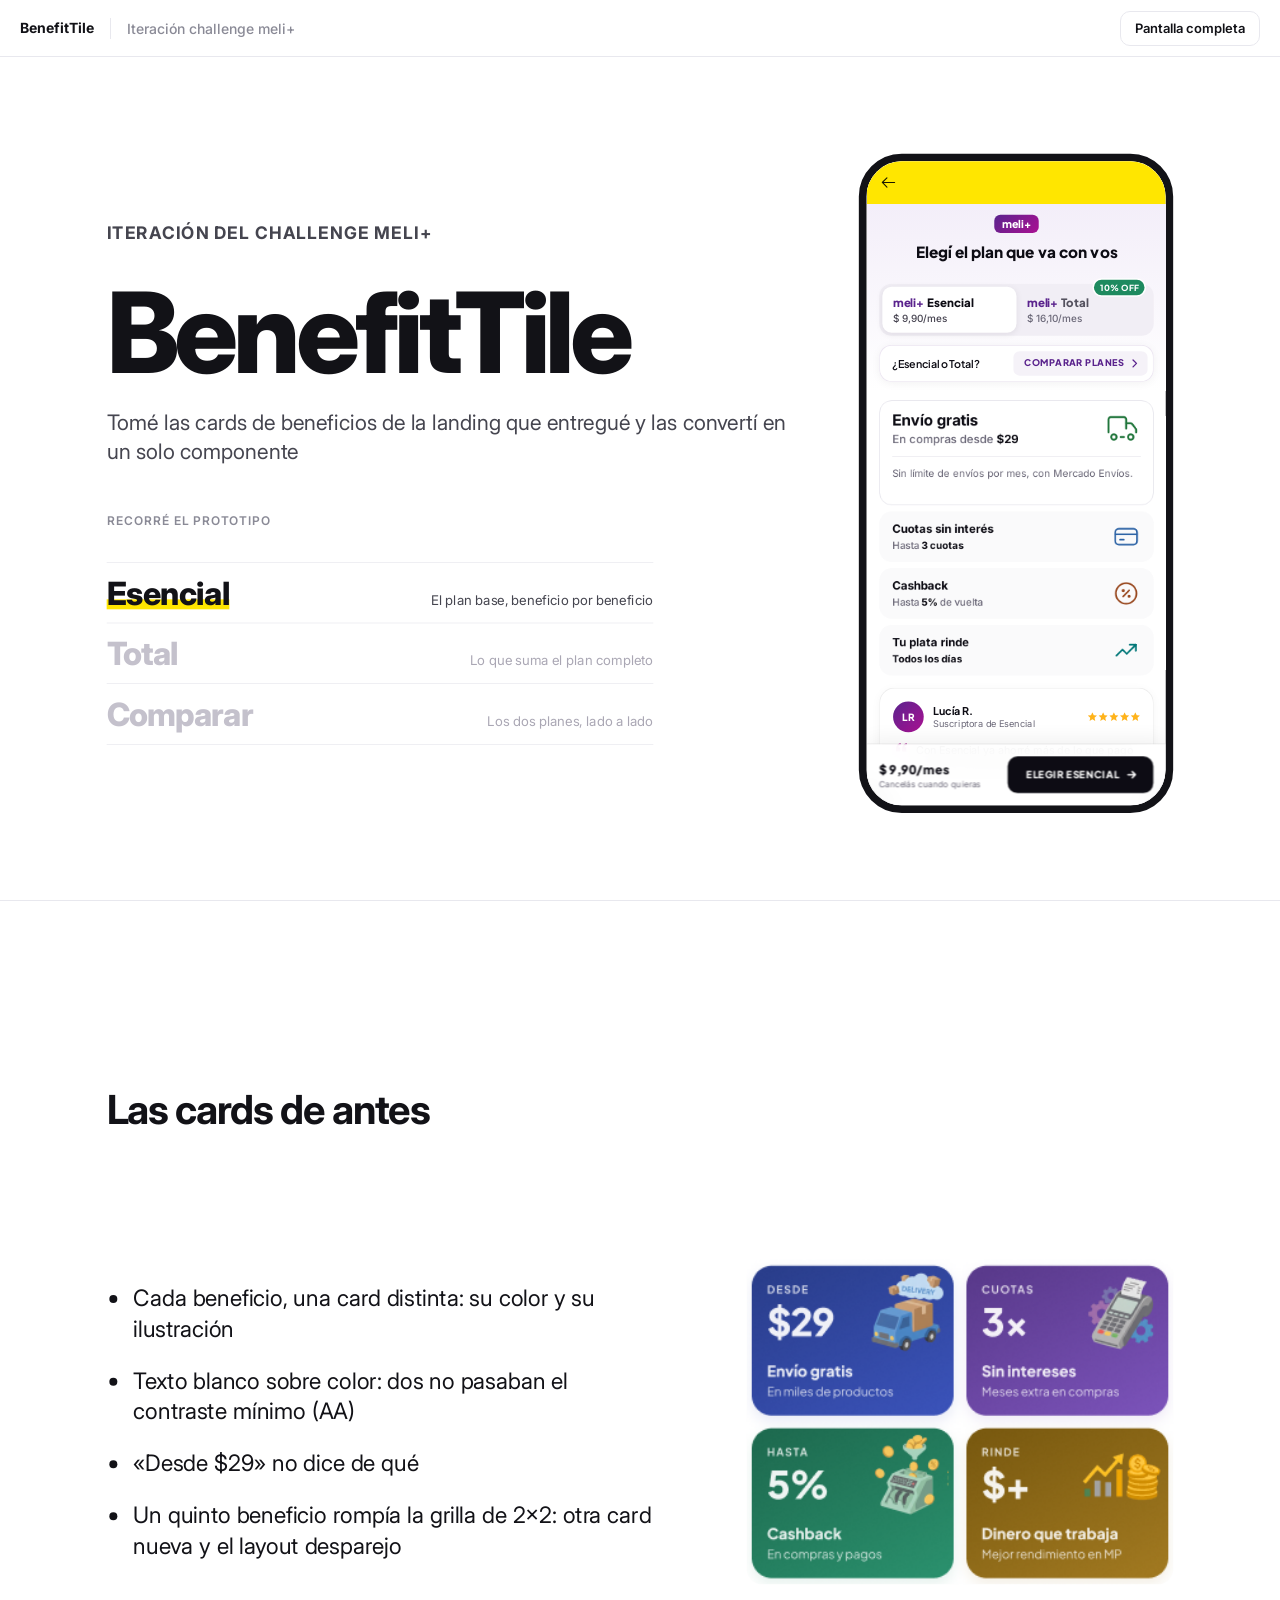
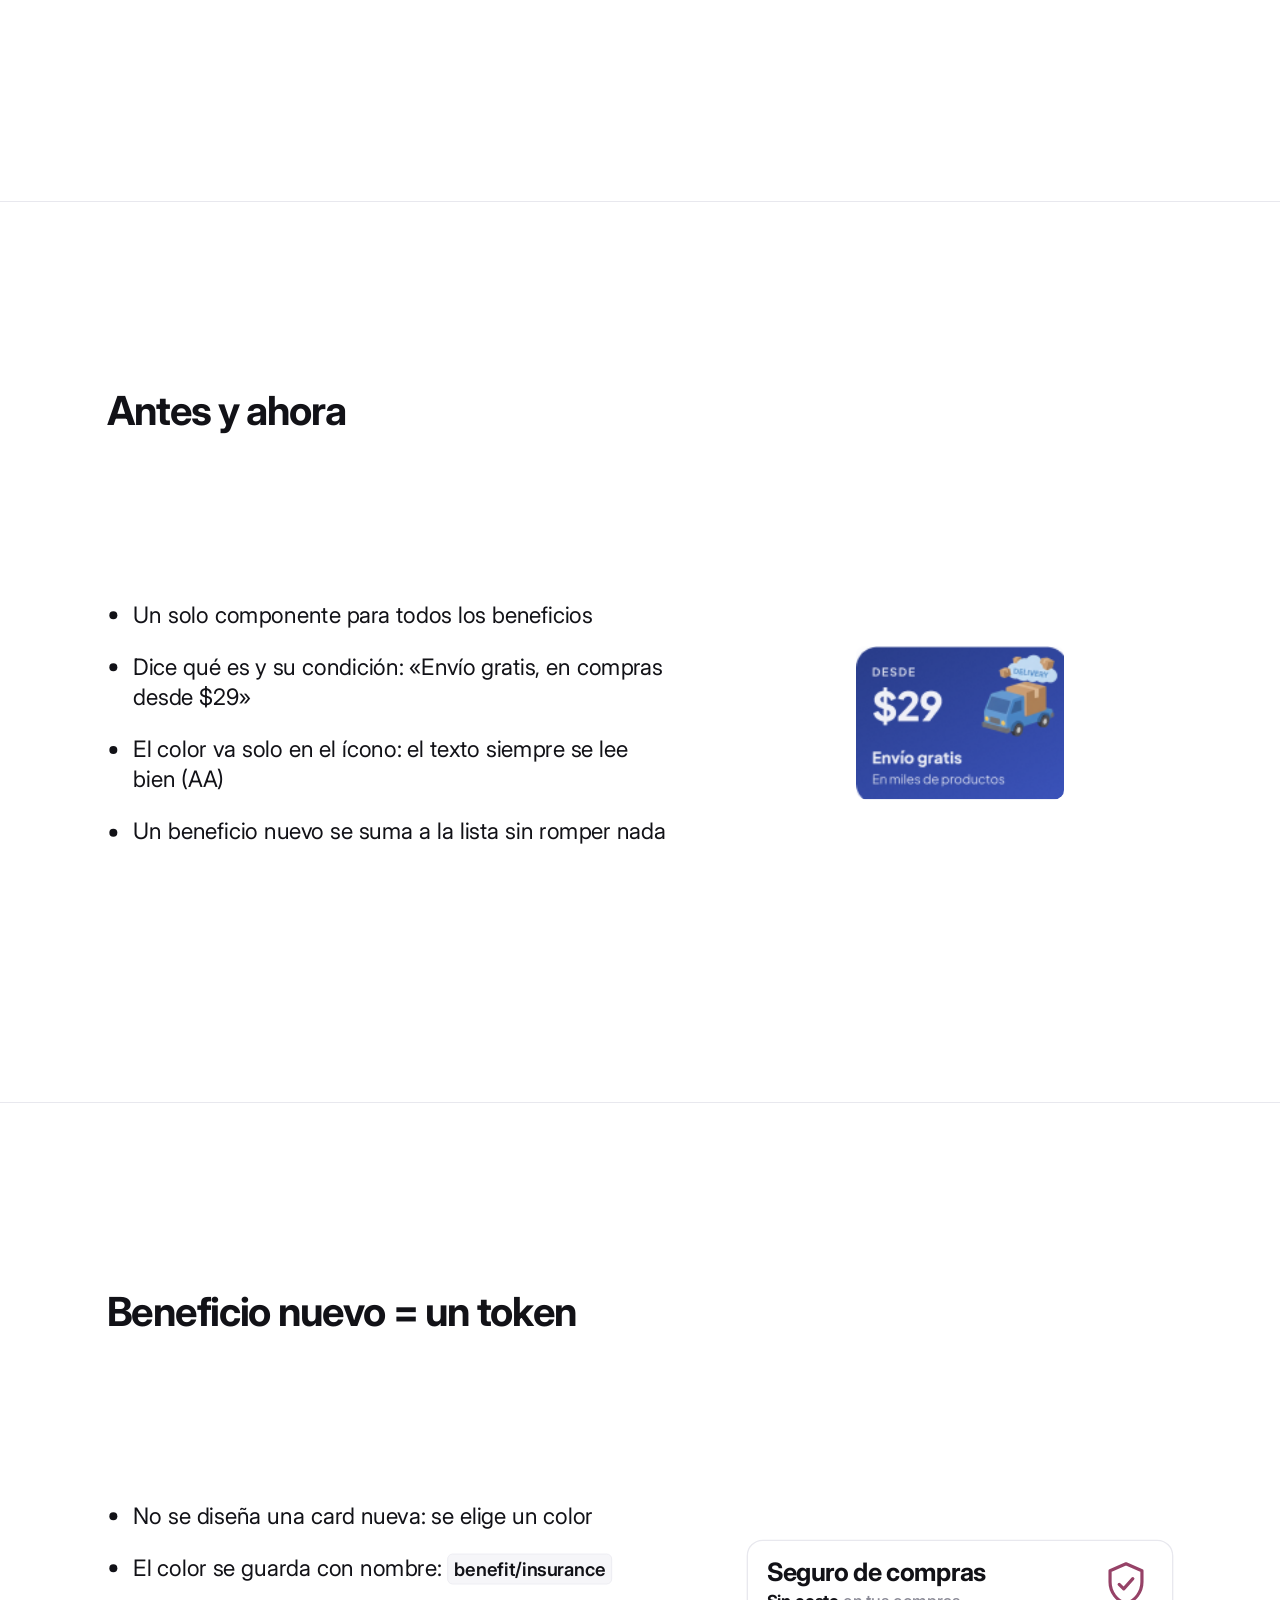
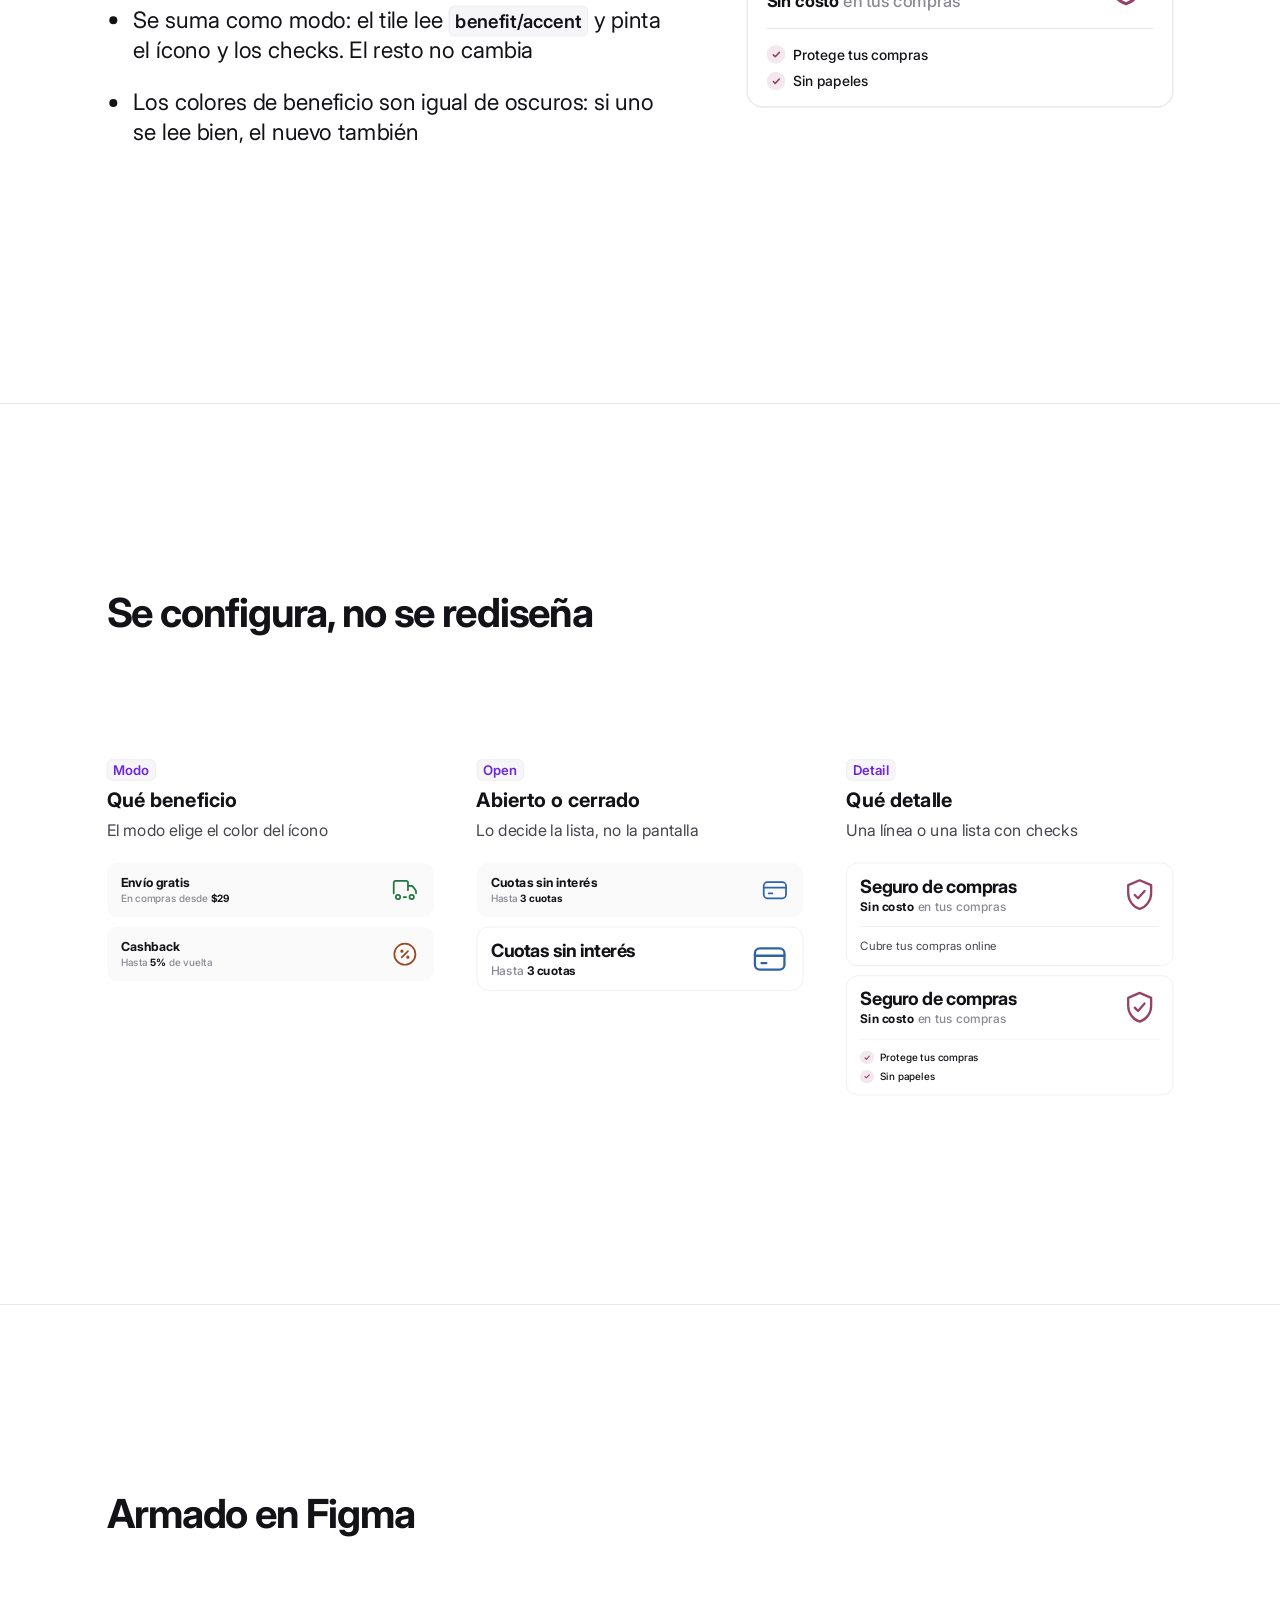
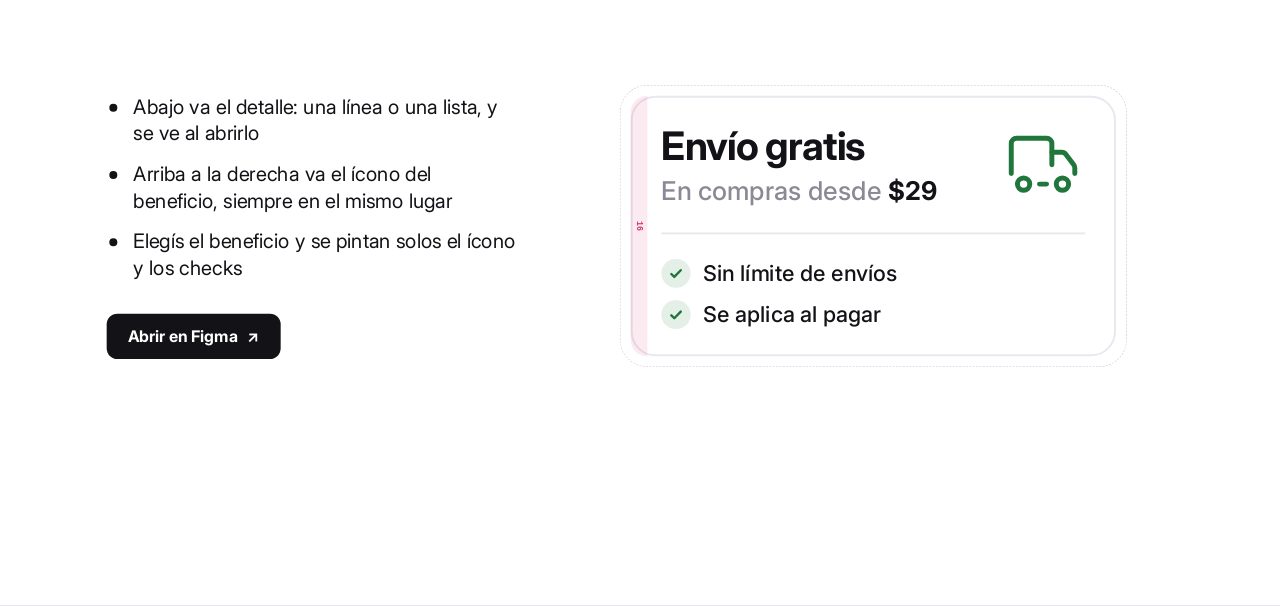
==== commit 5c68694a: "Add files via upload" ====
--- a/ejercicio-meli/index.html
+++ b/ejercicio-meli/index.html
@@ -246,7 +246,7 @@
 
 /* menú del prototipo: índice tipográfico */
 .cv-l .try.tr3{display:flex;flex-direction:column;gap:0;max-width:820px;border:0;border-top:1px solid var(--line);margin-top:20px}
-.try.tr3 button{all:unset;cursor:pointer;display:grid;grid-template-columns:56px auto minmax(0,1fr);align-items:baseline;column-gap:20px;padding:22px 0 20px;border-bottom:1px solid var(--line);background:none}
+.try.tr3 button{all:unset;cursor:pointer;display:grid;grid-template-columns:auto minmax(0,1fr);align-items:baseline;column-gap:20px;padding:22px 0 20px;border-bottom:1px solid var(--line);background:none}
 .try.tr3 button::after{content:none}
 .try.tr3 button i{font:500 18px/1 ui-monospace,SFMono-Regular,Menlo,monospace;font-style:normal;letter-spacing:.04em;color:#aaa7b4;font-variant-numeric:tabular-nums}
 .try.tr3 button b{font:800 48px/1 var(--font);letter-spacing:-.02em;color:#c4c1cc;transition:color .15s}
@@ -278,7 +278,7 @@
 <main class="deck">
 <section class="slide" id="inicio" aria-label="Portada"><div class="stage"><div class="canvas"><div class="cover"><div class="cv-l"><p class="kick">Iteración del challenge meli+</p><h1>BenefitTile</h1>
 <p class="txt">Tomé las cards de beneficios de la landing que entregué y las convertí en un solo componente</p>
-<p class="try-h">Recorré el prototipo</p><div class="try tr3" role="group" aria-label="Ir a un paso del prototipo"><button type="button" class="on" data-step="1"><i>01</i><b><span>Esencial</span></b><small>El plan base, beneficio por beneficio</small></button><button type="button" data-step="2"><i>02</i><b><span>Total</span></b><small>Lo que suma el plan completo</small></button><button type="button" data-step="4"><i>03</i><b><span>Comparar</span></b><small>Los dos planes, lado a lado</small></button></div></div>
+<p class="try-h">Recorré el prototipo</p><div class="try tr3" role="group" aria-label="Ir a un paso del prototipo"><button type="button" class="on" data-step="1"><b><span>Esencial</span></b><small>El plan base, beneficio por beneficio</small></button><button type="button" data-step="2"><b><span>Total</span></b><small>Lo que suma el plan completo</small></button><button type="button" data-step="4"><b><span>Comparar</span></b><small>Los dos planes, lado a lado</small></button></div></div>
 <div class="phone"><div class="loading" id="proto-loading">Cargando prototipo…</div><iframe id="proto" title="Prototipo navegable de la landing meli+"></iframe></div></div></div></div></section>
 <section class="slide" id="porque" aria-label="Antes"><div class="stage"><div class="canvas"><h2>Las cards de antes</h2>
 <div class="two rev"><ul class="pts"><li>Cada beneficio, una card distinta: su color y su ilustración</li><li>Texto blanco sobre color: dos no pasaban el contraste mínimo (AA)</li><li>«Desde $29» no dice de qué</li><li>Un quinto beneficio rompía la grilla de 2×2: otra card nueva y el layout desparejo</li></ul>
@@ -290,7 +290,7 @@
 <div class="two rev"><ul class="pts"><li>No se diseña una card nueva: se elige un color</li><li>El color se guarda con nombre: <code>benefit/insurance</code></li><li>Se suma como modo: el tile lee <code>benefit/accent</code> y pinta el ícono y los checks. El resto no cambia</li><li>Los colores de beneficio son igual de oscuros: si uno se lee bien, el nuevo también</li></ul>
 <div class="aft"><article class="tl open" style="--h:#964267"><div class="tl-h"><div class="tl-tx"><b class="tl-t">Seguro de compras</b><span class="tl-c"><b>Sin costo</b> en tus compras</span></div><span class="tl-m"><svg viewBox="0 0 24 24" fill="none" stroke="currentColor" stroke-width="1.75" stroke-linecap="round" stroke-linejoin="round"><path d="M12 3 5 6v5c0 4.4 3 8.3 7 9.5 4-1.2 7-5.1 7-9.5V6z"/><path d="m9 12 2 2 4-4.5"/></svg></span></div><div class="tl-d"><div><ul><li><i><svg viewBox="0 0 10 10" fill="none"><path d="m1.5 5.2 2.2 2.2 4.8-5" stroke="currentColor" stroke-width="1.8" stroke-linecap="round" stroke-linejoin="round"/></svg></i>Protege tus compras</li><li><i><svg viewBox="0 0 10 10" fill="none"><path d="m1.5 5.2 2.2 2.2 4.8-5" stroke="currentColor" stroke-width="1.8" stroke-linecap="round" stroke-linejoin="round"/></svg></i>Sin papeles</li></ul></div></div></article></div></div></div></div></section>
 <section class="slide" id="escala" aria-label="Propiedades"><div class="stage"><div class="canvas"><h2>Se configura, no se rediseña</h2>
-<div class="pvg"><div class="pvc"><div class="pvt"><code>Modo</code><b>Qué beneficio</b><p>El modo elige el color del ícono</p></div><div class="pvv"><div class="z5"><article class="tl" style="--h:#21763C"><div class="tl-h"><div class="tl-tx"><b class="tl-t">Envío gratis</b><span class="tl-c">En compras desde <b>$29</b></span></div><span class="tl-m"><svg viewBox="0 0 24 24" fill="none" stroke="currentColor" stroke-width="1.75" stroke-linecap="round" stroke-linejoin="round"><path d="M3 14.5V6A1.5 1.5 0 0 1 4.5 4.5h8.5A1.5 1.5 0 0 1 14.5 6v6"/><path d="M14.5 8.5h2.8a1.5 1.5 0 0 1 1.2.6l2.2 2.9a1.5 1.5 0 0 1 .3.9v1.6"/><path d="M11 17.5h2"/><circle class="a" cx="6.5" cy="17.5" r="1.75"/><circle class="a" cx="17.5" cy="17.5" r="1.75"/></svg></span></div><div class="tl-d"><div><p>Sin límite de envíos por mes</p></div></div></article><article class="tl" style="--h:#994920"><div class="tl-h"><div class="tl-tx"><b class="tl-t">Cashback</b><span class="tl-c">Hasta <b>5%</b> de vuelta</span></div><span class="tl-m"><svg viewBox="0 0 24 24" fill="none" stroke="currentColor" stroke-width="1.75" stroke-linecap="round" stroke-linejoin="round"><circle cx="12" cy="12" r="8.5"/><path d="m9.5 14.5 5-5"/><circle cx="9.6" cy="9.6" r=".6"/><circle cx="14.4" cy="14.4" r=".6"/></svg></span></div><div class="tl-d"><div><p>De lo que pagás, directo a tu cuenta</p></div></div></article></div></div></div><div class="pvc"><div class="pvt"><code>Open</code><b>Abierto o cerrado</b><p>Lo decide la lista, no la pantalla</p></div><div class="pvv"><div class="z5"><article class="tl" style="--h:#2E64A6"><div class="tl-h"><div class="tl-tx"><b class="tl-t">Cuotas sin interés</b><span class="tl-c">Hasta <b>3 cuotas</b></span></div><span class="tl-m"><svg viewBox="0 0 24 24" fill="none" stroke="currentColor" stroke-width="1.75" stroke-linecap="round" stroke-linejoin="round"><rect x="3" y="5.5" width="18" height="13" rx="3"/><path d="M3 10h18M7 14.5h3"/></svg></span></div><div class="tl-d"><div><p>Y meses extra en compras seleccionadas</p></div></div></article><article class="tl open" style="--h:#2E64A6"><div class="tl-h"><div class="tl-tx"><b class="tl-t">Cuotas sin interés</b><span class="tl-c">Hasta <b>3 cuotas</b></span></div><span class="tl-m"><svg viewBox="0 0 24 24" fill="none" stroke="currentColor" stroke-width="1.75" stroke-linecap="round" stroke-linejoin="round"><rect x="3" y="5.5" width="18" height="13" rx="3"/><path d="M3 10h18M7 14.5h3"/></svg></span></div><div class="tl-d"><div></div></div></article></div></div></div><div class="pvc"><div class="pvt"><code>Detail</code><b>Qué detalle</b><p>Una línea o una lista. Abierto, siempre se ve</p></div><div class="pvv"><div class="z5"><article class="tl open" style="--h:#964267"><div class="tl-h"><div class="tl-tx"><b class="tl-t">Seguro de compras</b><span class="tl-c"><b>Sin costo</b> en tus compras</span></div><span class="tl-m"><svg viewBox="0 0 24 24" fill="none" stroke="currentColor" stroke-width="1.75" stroke-linecap="round" stroke-linejoin="round"><path d="M12 3 5 6v5c0 4.4 3 8.3 7 9.5 4-1.2 7-5.1 7-9.5V6z"/><path d="m9 12 2 2 4-4.5"/></svg></span></div><div class="tl-d"><div><p>Cubre tus compras online</p></div></div></article><article class="tl open" style="--h:#964267"><div class="tl-h"><div class="tl-tx"><b class="tl-t">Seguro de compras</b><span class="tl-c"><b>Sin costo</b> en tus compras</span></div><span class="tl-m"><svg viewBox="0 0 24 24" fill="none" stroke="currentColor" stroke-width="1.75" stroke-linecap="round" stroke-linejoin="round"><path d="M12 3 5 6v5c0 4.4 3 8.3 7 9.5 4-1.2 7-5.1 7-9.5V6z"/><path d="m9 12 2 2 4-4.5"/></svg></span></div><div class="tl-d"><div><ul><li><i><svg viewBox="0 0 10 10" fill="none"><path d="m1.5 5.2 2.2 2.2 4.8-5" stroke="currentColor" stroke-width="1.8" stroke-linecap="round" stroke-linejoin="round"/></svg></i>Protege tus compras</li><li><i><svg viewBox="0 0 10 10" fill="none"><path d="m1.5 5.2 2.2 2.2 4.8-5" stroke="currentColor" stroke-width="1.8" stroke-linecap="round" stroke-linejoin="round"/></svg></i>Sin papeles</li></ul></div></div></article></div></div></div></div></div></div></section>
+<div class="pvg"><div class="pvc"><div class="pvt"><code>Modo</code><b>Qué beneficio</b><p>El modo elige el color del ícono</p></div><div class="pvv"><div class="z5"><article class="tl" style="--h:#21763C"><div class="tl-h"><div class="tl-tx"><b class="tl-t">Envío gratis</b><span class="tl-c">En compras desde <b>$29</b></span></div><span class="tl-m"><svg viewBox="0 0 24 24" fill="none" stroke="currentColor" stroke-width="1.75" stroke-linecap="round" stroke-linejoin="round"><path d="M3 14.5V6A1.5 1.5 0 0 1 4.5 4.5h8.5A1.5 1.5 0 0 1 14.5 6v6"/><path d="M14.5 8.5h2.8a1.5 1.5 0 0 1 1.2.6l2.2 2.9a1.5 1.5 0 0 1 .3.9v1.6"/><path d="M11 17.5h2"/><circle class="a" cx="6.5" cy="17.5" r="1.75"/><circle class="a" cx="17.5" cy="17.5" r="1.75"/></svg></span></div><div class="tl-d"><div><p>Sin límite de envíos por mes</p></div></div></article><article class="tl" style="--h:#994920"><div class="tl-h"><div class="tl-tx"><b class="tl-t">Cashback</b><span class="tl-c">Hasta <b>5%</b> de vuelta</span></div><span class="tl-m"><svg viewBox="0 0 24 24" fill="none" stroke="currentColor" stroke-width="1.75" stroke-linecap="round" stroke-linejoin="round"><circle cx="12" cy="12" r="8.5"/><path d="m9.5 14.5 5-5"/><circle cx="9.6" cy="9.6" r=".6"/><circle cx="14.4" cy="14.4" r=".6"/></svg></span></div><div class="tl-d"><div><p>De lo que pagás, directo a tu cuenta</p></div></div></article></div></div></div><div class="pvc"><div class="pvt"><code>Open</code><b>Abierto o cerrado</b><p>Lo decide la lista, no la pantalla</p></div><div class="pvv"><div class="z5"><article class="tl" style="--h:#2E64A6"><div class="tl-h"><div class="tl-tx"><b class="tl-t">Cuotas sin interés</b><span class="tl-c">Hasta <b>3 cuotas</b></span></div><span class="tl-m"><svg viewBox="0 0 24 24" fill="none" stroke="currentColor" stroke-width="1.75" stroke-linecap="round" stroke-linejoin="round"><rect x="3" y="5.5" width="18" height="13" rx="3"/><path d="M3 10h18M7 14.5h3"/></svg></span></div><div class="tl-d"><div><p>Y meses extra en compras seleccionadas</p></div></div></article><article class="tl open" style="--h:#2E64A6"><div class="tl-h"><div class="tl-tx"><b class="tl-t">Cuotas sin interés</b><span class="tl-c">Hasta <b>3 cuotas</b></span></div><span class="tl-m"><svg viewBox="0 0 24 24" fill="none" stroke="currentColor" stroke-width="1.75" stroke-linecap="round" stroke-linejoin="round"><rect x="3" y="5.5" width="18" height="13" rx="3"/><path d="M3 10h18M7 14.5h3"/></svg></span></div><div class="tl-d"><div></div></div></article></div></div></div><div class="pvc"><div class="pvt"><code>Detail</code><b>Qué detalle</b><p>Una línea o una lista con checks</p></div><div class="pvv"><div class="z5"><article class="tl open" style="--h:#964267"><div class="tl-h"><div class="tl-tx"><b class="tl-t">Seguro de compras</b><span class="tl-c"><b>Sin costo</b> en tus compras</span></div><span class="tl-m"><svg viewBox="0 0 24 24" fill="none" stroke="currentColor" stroke-width="1.75" stroke-linecap="round" stroke-linejoin="round"><path d="M12 3 5 6v5c0 4.4 3 8.3 7 9.5 4-1.2 7-5.1 7-9.5V6z"/><path d="m9 12 2 2 4-4.5"/></svg></span></div><div class="tl-d"><div><p>Cubre tus compras online</p></div></div></article><article class="tl open" style="--h:#964267"><div class="tl-h"><div class="tl-tx"><b class="tl-t">Seguro de compras</b><span class="tl-c"><b>Sin costo</b> en tus compras</span></div><span class="tl-m"><svg viewBox="0 0 24 24" fill="none" stroke="currentColor" stroke-width="1.75" stroke-linecap="round" stroke-linejoin="round"><path d="M12 3 5 6v5c0 4.4 3 8.3 7 9.5 4-1.2 7-5.1 7-9.5V6z"/><path d="m9 12 2 2 4-4.5"/></svg></span></div><div class="tl-d"><div><ul><li><i><svg viewBox="0 0 10 10" fill="none"><path d="m1.5 5.2 2.2 2.2 4.8-5" stroke="currentColor" stroke-width="1.8" stroke-linecap="round" stroke-linejoin="round"/></svg></i>Protege tus compras</li><li><i><svg viewBox="0 0 10 10" fill="none"><path d="m1.5 5.2 2.2 2.2 4.8-5" stroke="currentColor" stroke-width="1.8" stroke-linecap="round" stroke-linejoin="round"/></svg></i>Sin papeles</li></ul></div></div></article></div></div></div></div></div></div></section>
 <section class="slide" id="figma" aria-label="Figma"><div class="stage"><div class="canvas"><h2>Armado en Figma</h2>
 <div class="fg"><div class="fgl"><ul class="pts"><li>Abajo va el detalle: una línea o una lista, y se ve al abrirlo</li><li>Arriba a la derecha va el ícono del beneficio, siempre en el mismo lugar</li><li>Elegís el beneficio y se pintan solos el ícono y los checks</li></ul><a class="fgo" href="https://www.figma.com/design/HpeZULn9r0GtXaLenwebK9/Ejercicio-UX-MELI---Guido-Avogadro?node-id=40000368-96" target="_blank" rel="noopener">Abrir en Figma</a></div>
 <div class="an-v"><div class="an-t" role="img" aria-label="BenefitTile abierto con lista, con el padding marcado"><article class="tl open" style="--h:#21763C"><div class="tl-h"><div class="tl-tx"><b class="tl-t">Envío gratis</b><span class="tl-c">En compras desde <b>$29</b></span></div><span class="tl-m"><svg viewBox="0 0 24 24" fill="none" stroke="currentColor" stroke-width="1.75" stroke-linecap="round" stroke-linejoin="round"><path d="M3 14.5V6A1.5 1.5 0 0 1 4.5 4.5h8.5A1.5 1.5 0 0 1 14.5 6v6"/><path d="M14.5 8.5h2.8a1.5 1.5 0 0 1 1.2.6l2.2 2.9a1.5 1.5 0 0 1 .3.9v1.6"/><path d="M11 17.5h2"/><circle class="a" cx="6.5" cy="17.5" r="1.75"/><circle class="a" cx="17.5" cy="17.5" r="1.75"/></svg></span></div><div class="tl-d"><div><ul><li><i><svg viewBox="0 0 10 10" fill="none"><path d="m1.5 5.2 2.2 2.2 4.8-5" stroke="currentColor" stroke-width="1.8" stroke-linecap="round" stroke-linejoin="round"/></svg></i>Sin límite de envíos</li><li><i><svg viewBox="0 0 10 10" fill="none"><path d="m1.5 5.2 2.2 2.2 4.8-5" stroke="currentColor" stroke-width="1.8" stroke-linecap="round" stroke-linejoin="round"/></svg></i>Se aplica al pagar</li></ul></div></div></article><span class="rl" aria-hidden="true">16</span></div></div></div></div></div></section>
@@ -1032,6 +1032,7 @@
 .btn-sec{background:#fff;color:var(--ink);box-shadow:inset 0 0 0 1.5px var(--ink)}
 /* CTAs primarios en negro */
 .btn-grad{background:var(--ink);box-shadow:none}
+.intro .teaser-wrap{padding:0}
 </style>
 
 <div class="app" id="app">
@@ -1055,13 +1056,13 @@
         <button class="tab" role="tab" id="tab-esencial" aria-selected="true" aria-controls="panel-esencial"><span class="tab-top"><span class="brand-pill">meli+</span>Esencial</span><small class="tab-price">$ 9,90/mes</small></button>
         <button class="tab" role="tab" id="tab-total" aria-selected="false" aria-controls="panel-total" tabindex="-1"><span class="tag tab-badge">10% OFF</span><span class="tab-top"><span class="brand-pill">meli+</span>Total</span><small class="tab-price">$ 16,10/mes</small></button>
       </div>
+            <div class="teaser-wrap">
+        <button class="teaser" type="button" data-open="compare" aria-haspopup="dialog">
+          <span class="teaser-text"><strong>¿Esencial o Total?</strong></span>
+          <span class="teaser-cta">Comparar planes <svg viewBox="0 0 14 14" fill="none" aria-hidden="true"><path d="m5 2.5 4.5 4.5L5 11.5" stroke="currentColor" stroke-width="1.75" stroke-linecap="round" stroke-linejoin="round"/></svg></span>
+        </button>
+      </div>
     </section>
-    <div class="gutter teaser-wrap">
-      <button class="teaser" type="button" data-open="compare" aria-haspopup="dialog">
-        <span class="teaser-text"><strong>¿Esencial o Total?</strong></span>
-        <span class="teaser-cta">Comparar planes <svg viewBox="0 0 14 14" fill="none" aria-hidden="true"><path d="m5 2.5 4.5 4.5L5 11.5" stroke="currentColor" stroke-width="1.75" stroke-linecap="round" stroke-linejoin="round"/></svg></span>
-      </button>
-    </div>
 
     <section class="panel" role="tabpanel" id="panel-esencial" aria-labelledby="tab-esencial">
       <div class="track" data-scrolly="esencial"><div class="stage">
